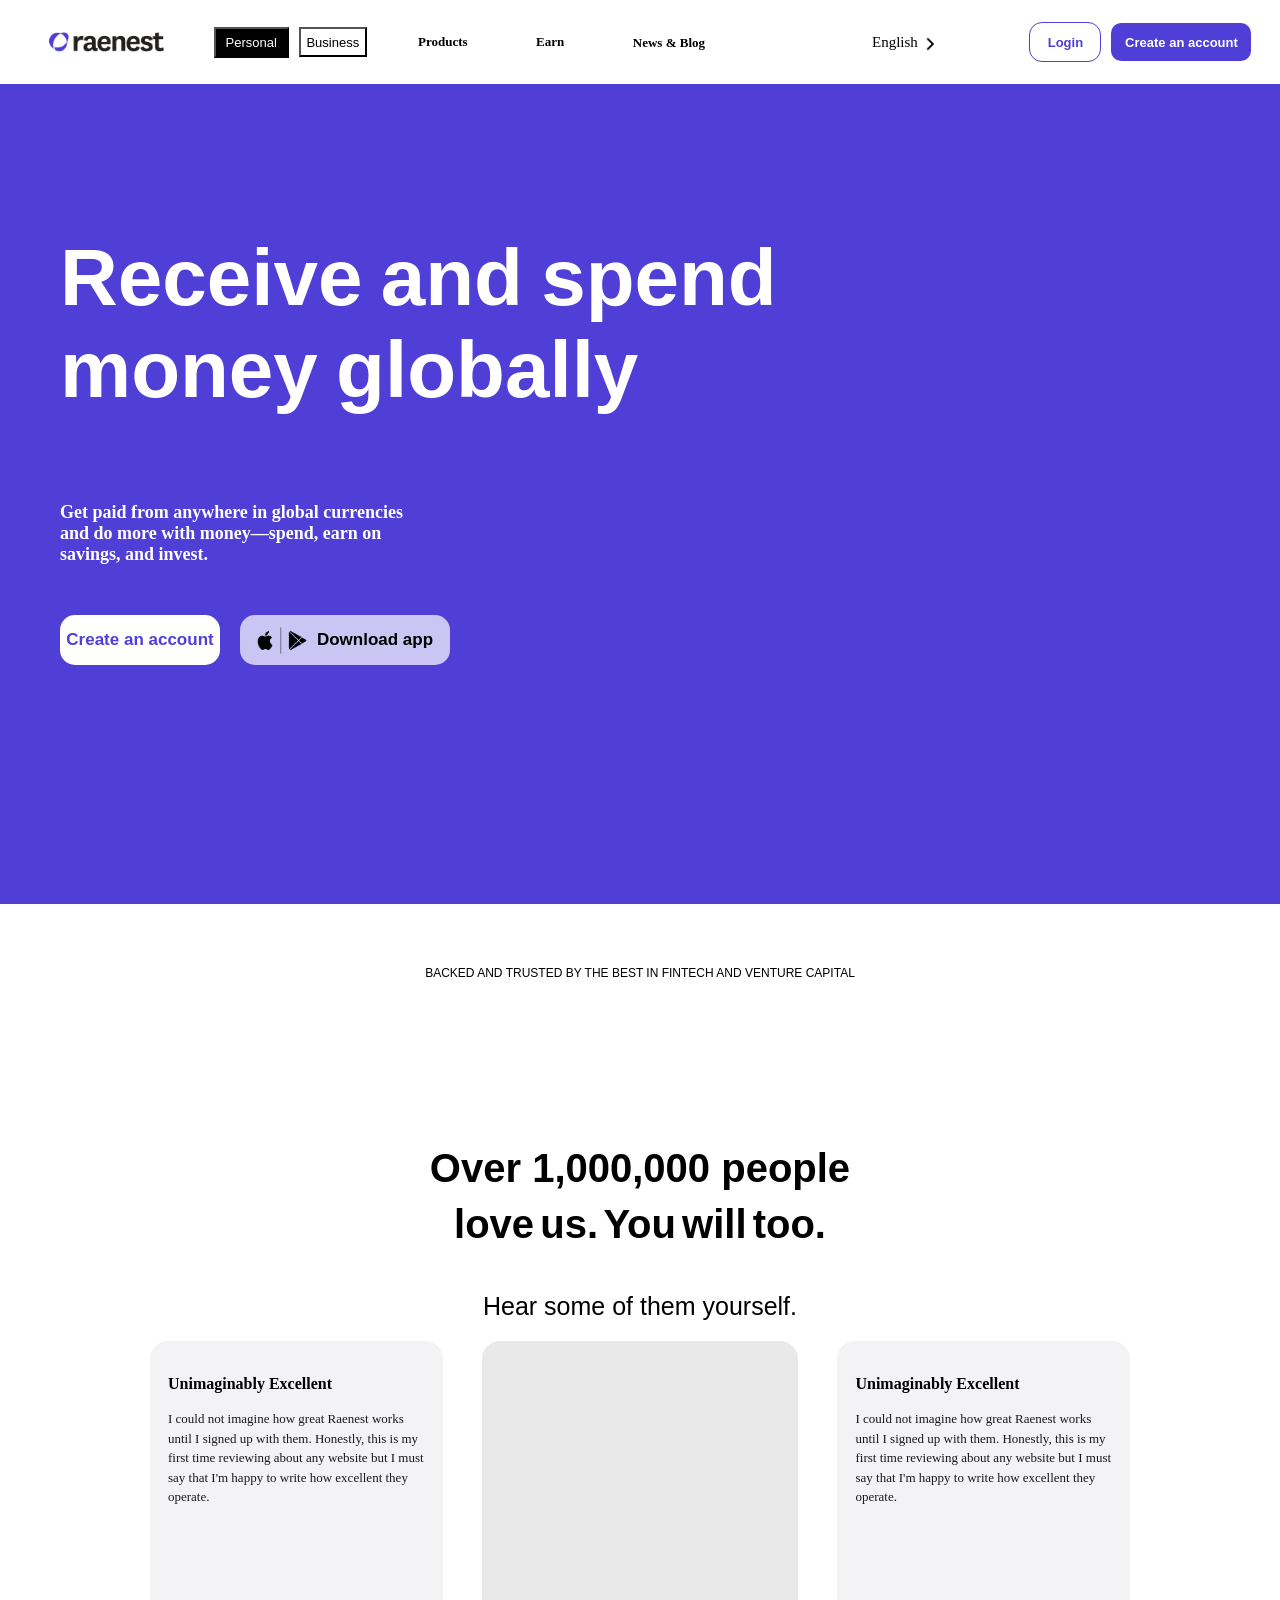
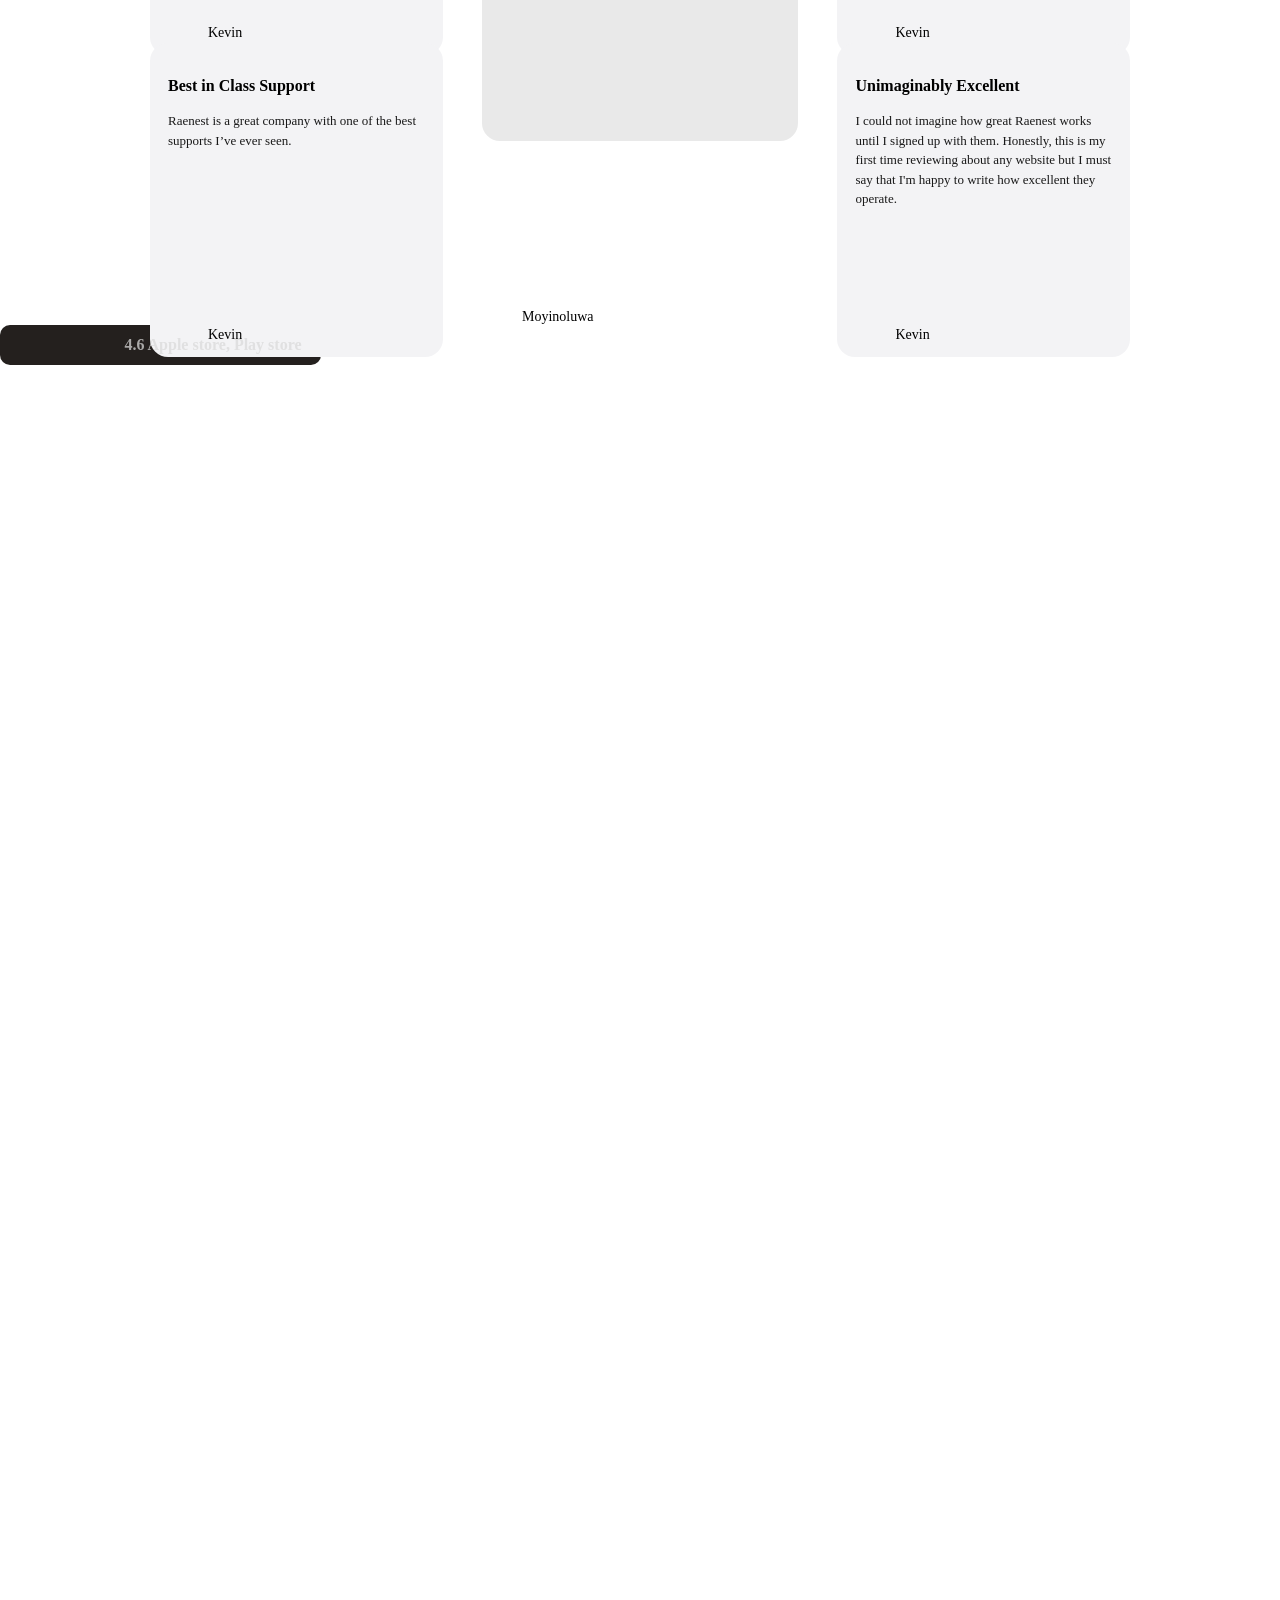
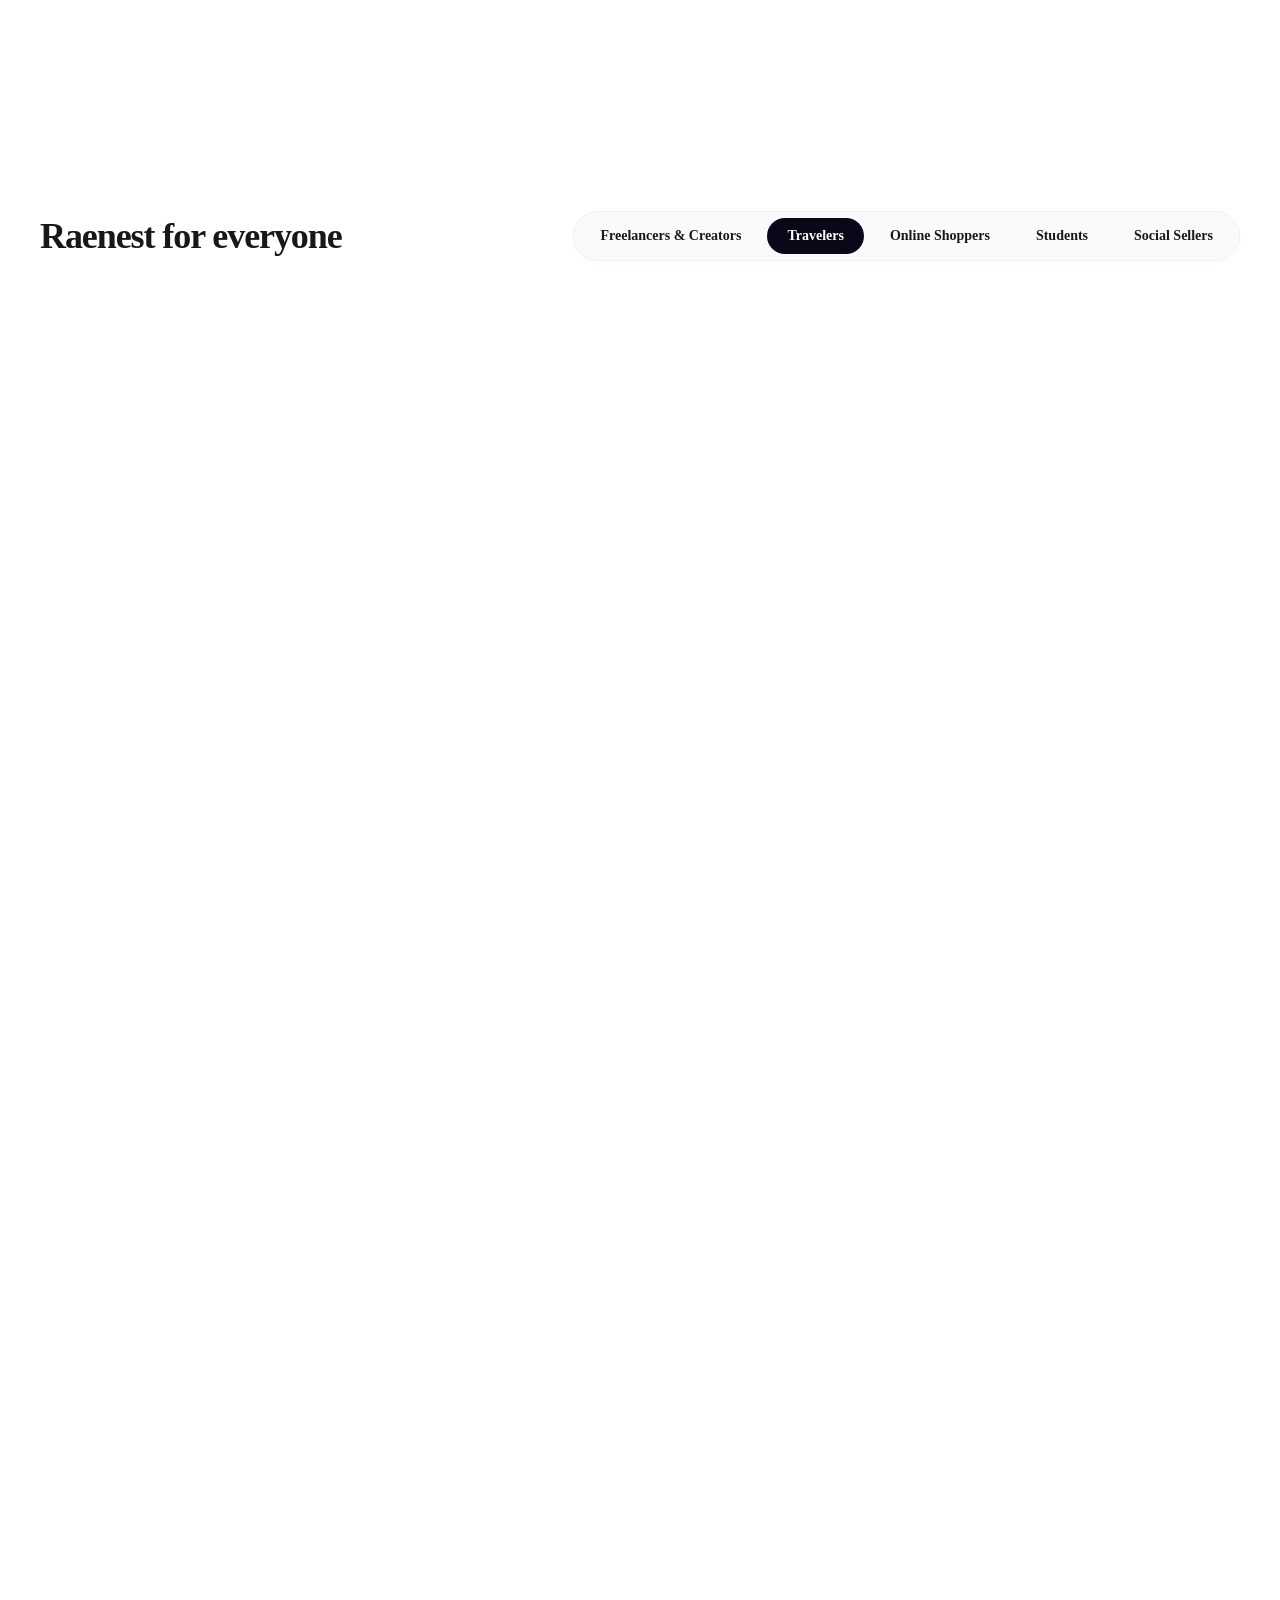
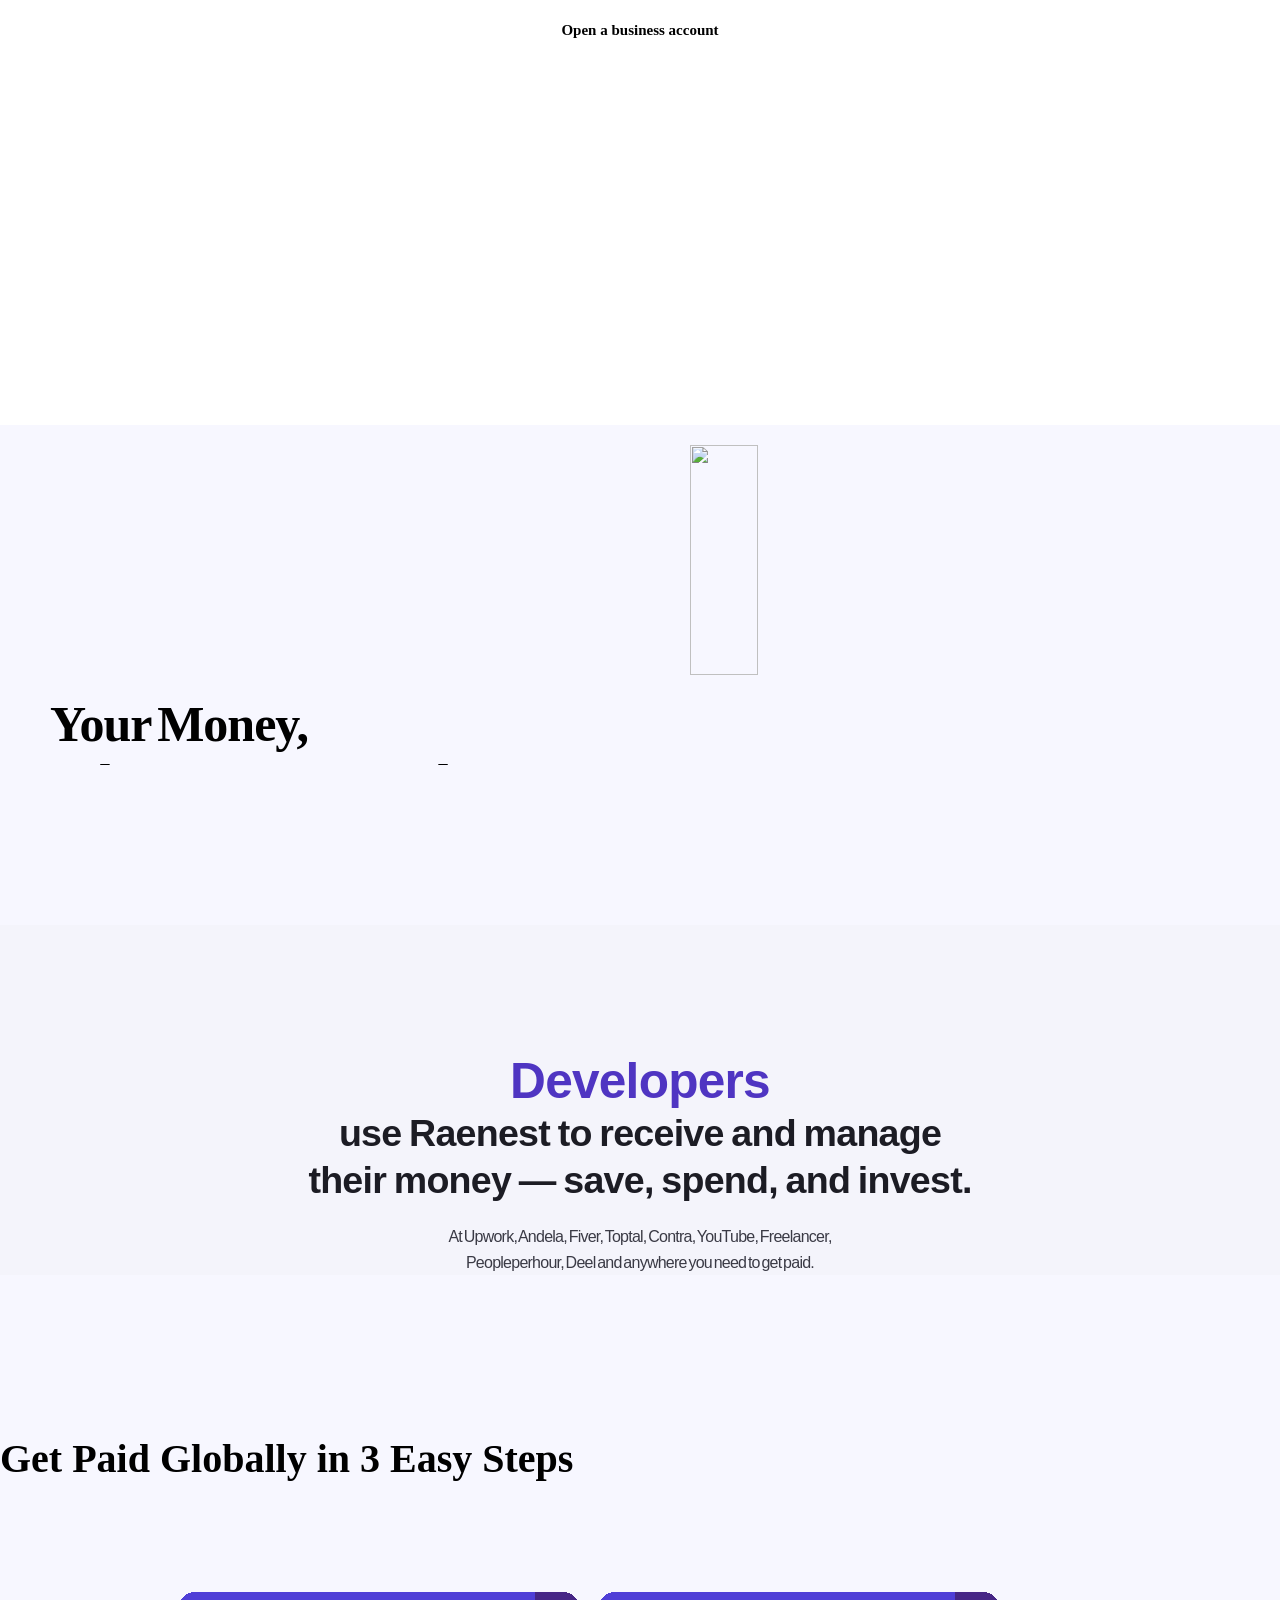
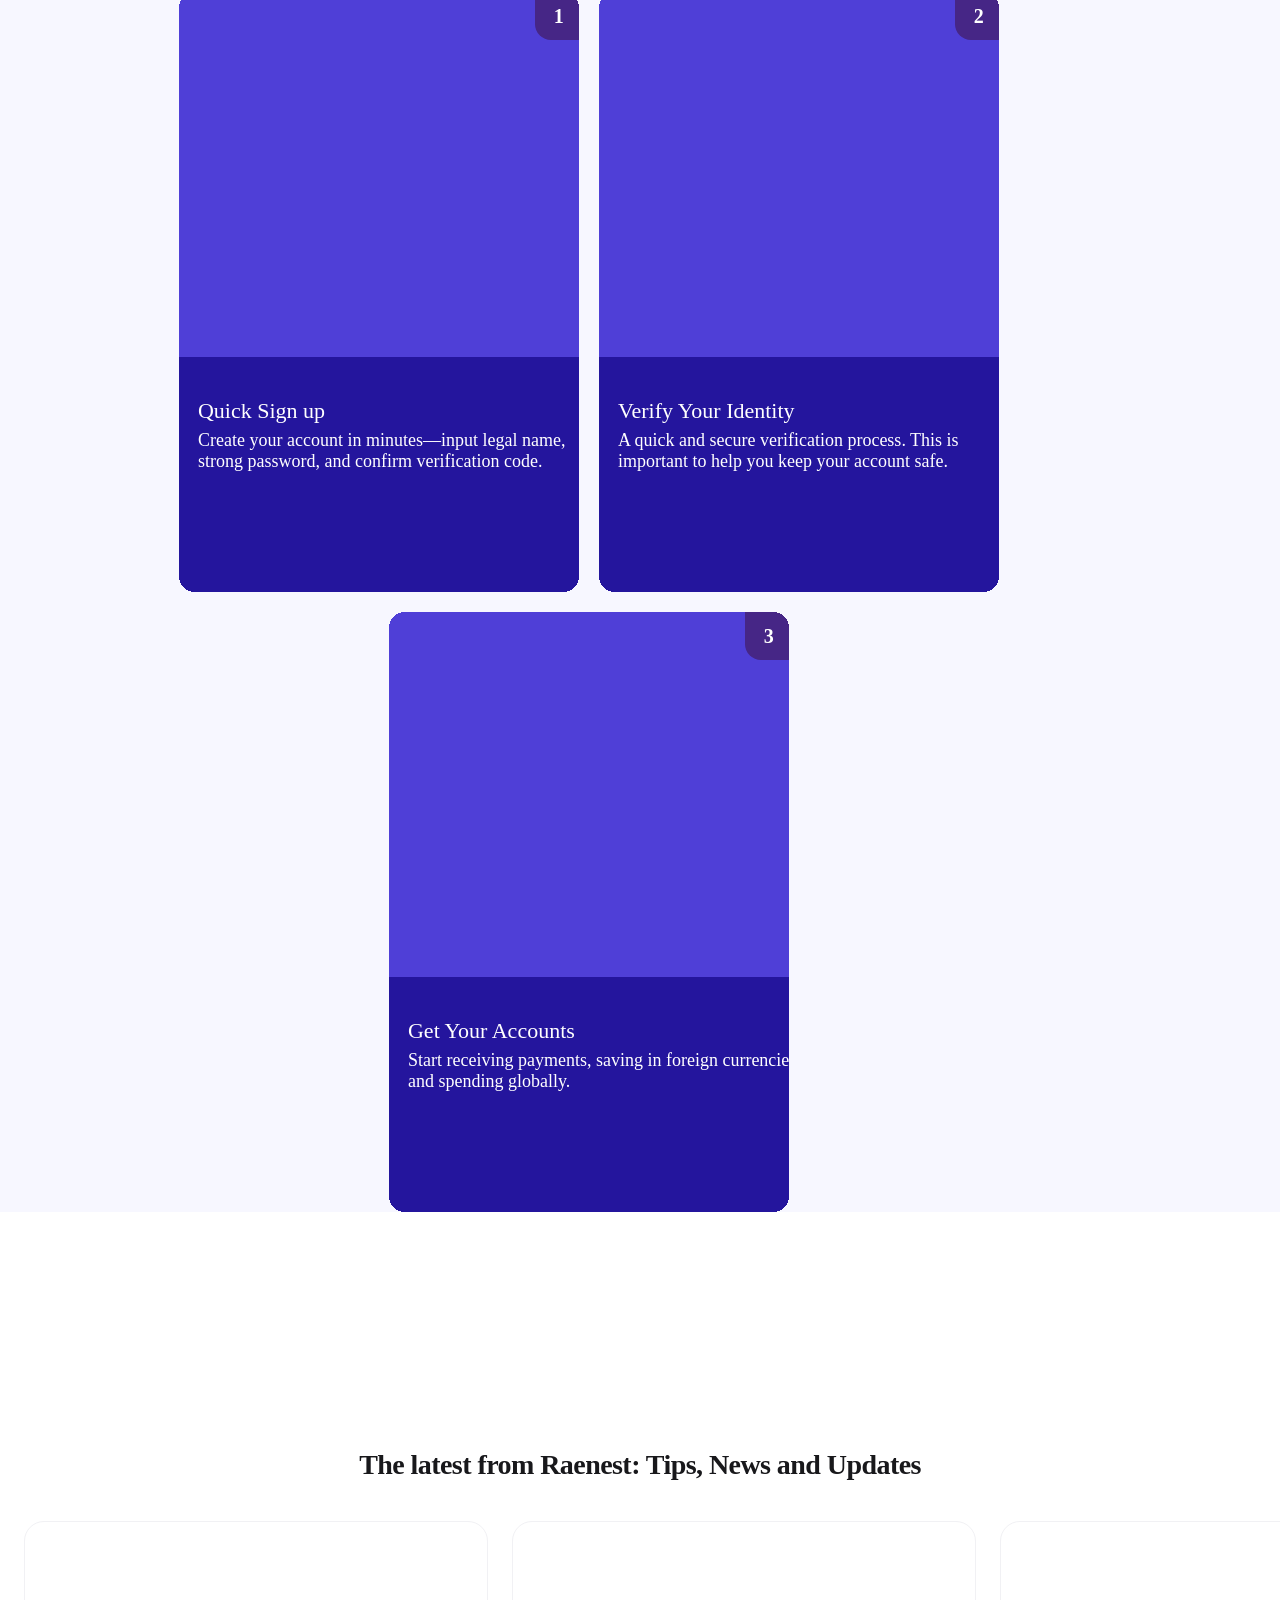
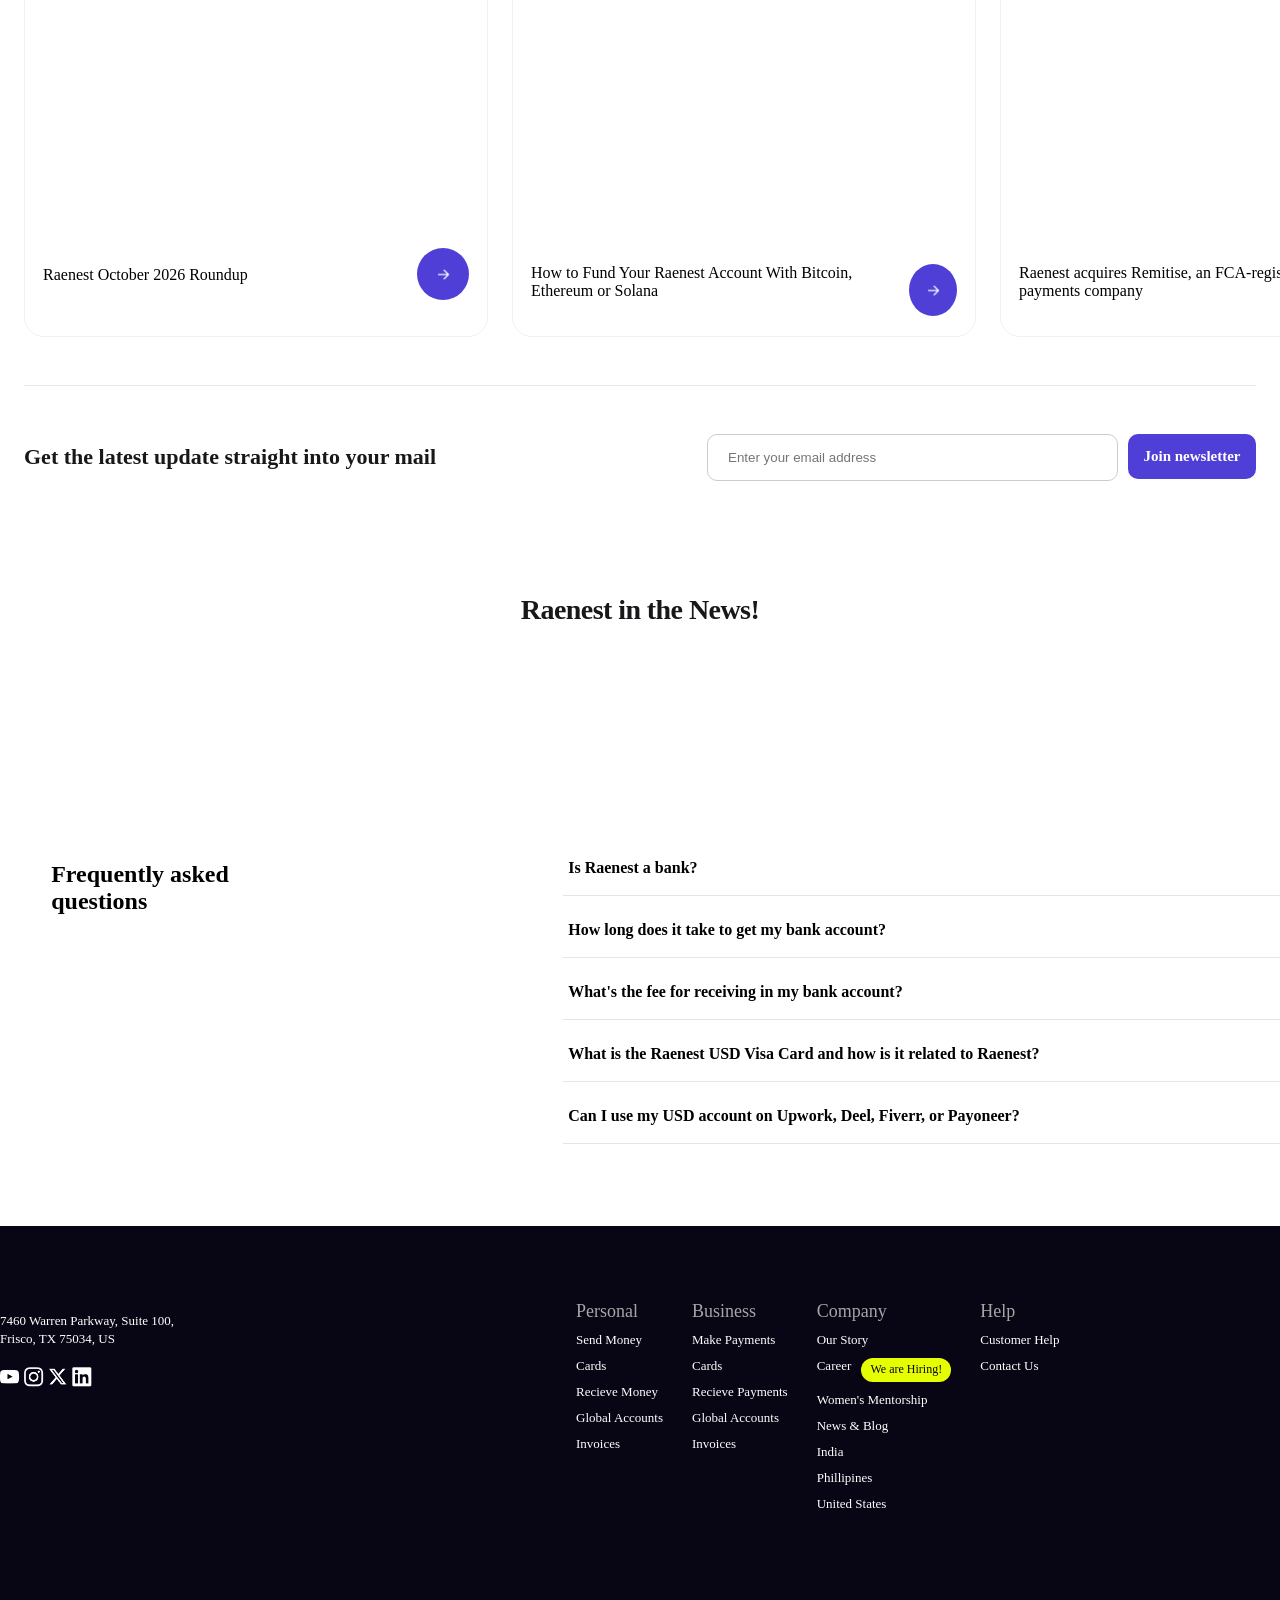
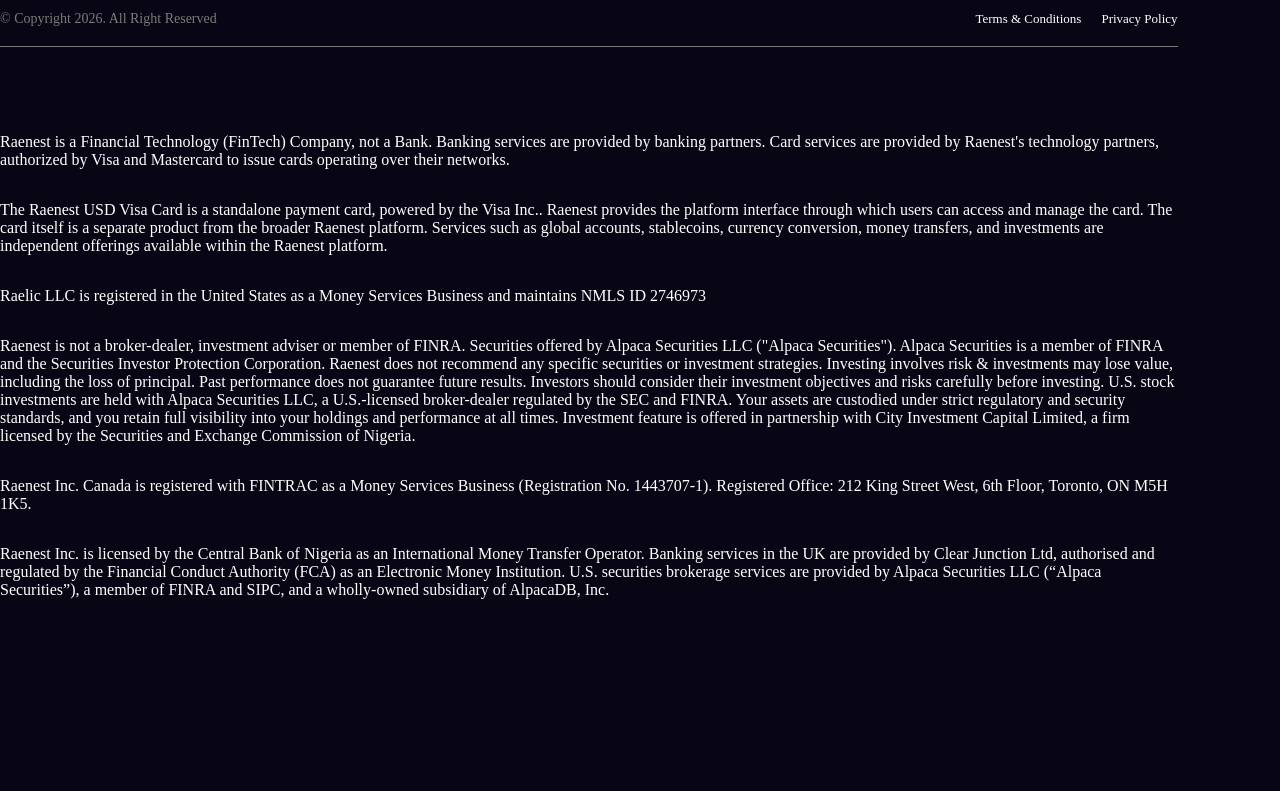
==== index.html @ ca178d57 "lesson" ====
<!DOCTYPE html>
<html lang="en">

<head>
   <meta charset="UTF-8">
   <meta name="viewport" content="width=device-width, initial-scale=1.0">
   <title>Raenest</title>
   <link rel="icon" href="image/upsaled.png">
   <link rel="stylesheet" href="raenest.css">
   <link href="https://cdn.jsdelivr.net/npm/bootstrap@6.0.0-alpha.1/dist/css/bootstrap.min.css" rel="stylesheet"
      integrity="sha384-B/GM4XqrwHnWXNOWMbloTmrYXZg10cakYGmpfsR/bbzQ6JAJI4ihuyADKLnBgrCe" crossorigin="anonymous">
   <script type="module" src="https://cdn.jsdelivr.net/npm/bootstrap@6.0.0-alpha.1/dist/js/bootstrap.bundle.min.js"
      integrity="sha384-1a/pXj49ZQ1aHEmrJ+gMw1otqoVsYwlEnlD8mIfY2TV03r20Y0CN7uqx1tQogjPL"
      crossorigin="anonymous"></script>
      <link rel="preconnect" href="https://fonts.googleapis.com">
<link rel="preconnect" href="https://fonts.gstatic.com" crossorigin>
<link href="https://fonts.googleapis.com/css2?family=Bebas+Neue&family=Reddit+Sans:ital,wght@0,200..900;1,200..900&family=Sansation:ital,wght@0,300;0,400;0,700;1,300;1,400;1,700&display=swap" rel="stylesheet">
</head>

<body>
         
<nav>
<div class="collect">
<div class="mren">
      <div class="frepe">
<img class="firstima" src="image/raenest.png" alt="" >
<div class="resdiv">
<div class="nav-pills" id="pills-tab" role="tablist" >
<div class="nav-item" role="presentation">
<a class="anc" href="">
<button class="nav-link active" id="pills-home-tab" data-bs-toggle="pill" data-bs-target="#pills-home" type="button" role="tab" aria-controls="pills-home"
aria-selected="true">Personal</button></a>
</div>
<div class="nav-item" role="presentation">
<a class="anc" href=""> <button class="nav-link" id="pills-profile-tab" data-bs-toggle="pill"
 data-bs-target="#pills-profile" type="button" role="tab" aria-controls="pills-profile"
aria-selected="false">Business</button> </a>
 </div>
</div>
 </div>
 </div>
  
</div>
 <div class="amazin">
 <div class="john-wick">

<div class="produc">
<span class="yujiro">Products</span>


<div class="dropdown">

      <div class="everytin">
 <div class="datin">
          <a href="https://www.raenest.com/send-money">
             <div class="tina">
         <div class="strez">
            <img src="https://cdn.prod.website-files.com/67d8614570bbea9ea5932686/680ce2bf1e6a785ba85c13cb_Transfer.svg" alt="">
         </div>
         <div>
          <div class="arrange">
            <span class="oper">Send money</span>
          <span class="ropl">Global Money transfer</span>
          </div>
         </div>
      </div>
          </a>
 </div>

  <div class="datin">
       <a href="https://www.raenest.com/cards">
         <div class="tina">
         <div class="strez">
            <img src="https://cdn.prod.website-files.com/67d8614570bbea9ea5932686/68239c0dc29e29453547ee6a_cards.svg" alt="">
         </div>
         <div>
          <div class="arrange">
            <span class="oper">Cards</span>
          <span class="ropl">Virtual and physical cards for you</span>
          </div>
         </div>
      </div>
       </a>
  </div>

 <div class="datin">
        <a href="https://www.raenest.com/receive-money">
         <div class="tina">
         <div class="strez">
            <img src="https://cdn.prod.website-files.com/67d8614570bbea9ea5932686/680ce2a61e6a785ba85c078c_payment.svg" alt="">
         </div>
         <div>
          <div class="arrange">
            <span class="oper">Recieve Money</span>
          <span class="ropl">Recieve money from over 190 countries</span>
          </div>
         </div>
      </div>
        </a>
 </div>

 <div class="datin">
       <a href="https://www.raenest.com/global-accounts">
          <div class="tina">
         <div class="strez">
            <img src="https://cdn.prod.website-files.com/67d8614570bbea9ea5932686/680ce2953da744757b732669_account.svg" alt="">
         </div>
         <div>
          <div class="arrange">
            <span class="oper">Global Accounts</span>
          <span class="ropl">Multi-currency accounts easily accessible</span>
          </div>
         </div>
      </div>
       </a>
 </div>

  <div class="datin">
       <a href="https://www.raenest.com/invoices">
         <div class="tina">
         <div class="strez">
            <img src="https://cdn.prod.website-files.com/67d8614570bbea9ea5932686/680ce2d0e8ed903a584503c4_invoices.svg" alt="">
         </div>
         <div>
          <div class="arrange">
            <span class="oper">Invoices</span>
          <span class="ropl">Smart invoicing for professionals</span>
          </div>
         </div>
      </div>
       </a>
  </div>

      <div class="datin">
         <a href="https://www.raenest.com/us-stocks">
            <div class="tina">
         <div class="strez">
            <img src="https://cdn.prod.website-files.com/67d8614570bbea9ea5932686/695ce6f93717922d4d1199cd_Investment.png" alt="">
         </div>
         <div>
          <div class="arrange">
            <span class="oper">US Stocks</span>
          <span class="ropl">Buy U.S. Stocks on Raenest with ease</span>
          </div>
         </div>
      </div>
         </a>
      </div>


      <div class="datin">
      <a href="https://www.raenest.com/upwork">
         <div class="tina">
      <div class="strez">
            <img src="https://cdn.prod.website-files.com/67d8614570bbea9ea5932686/696a46376def75bcf4f008f6_Icon.png" alt="">
         </div>
         <div>
          <div class="arrange">
            <span class="oper">Upwork</span>
          <span class="ropl">Upwork earnings to Raenest
         in under one hour</span>
          </div>
         </div>
      </div>
      </a>
      </div>

      <div class="datin global">
         <a href="https://www.raenest.com/stablecoins">
            <div class="tina">
         <div class="strez">
            <img src="https://cdn.prod.website-files.com/67d8614570bbea9ea5932686/696a7dbfd07b3600199ad467_Item.png" alt="" class="fork">
         </div>
         <div>
          <div class="arrange">
            <span class="oper">Stablecoins</span>
          <span class="ropl">Recieve USDC & USDT on Raenest</span>
          </div>
         </div>
      </div>
         </a>
      </div>

      <div class="line"></div>

<div class="orochi">
    <div class="datin">
     <a href="">
      <div class="tina">
         <div class="strez whez">
            <img src="https://cdn.prod.website-files.com/67d8614570bbea9ea5932686/680cdeb440cf5aaab70cf89a_Transfer.svg" alt="">
         </div>
         <div>
          <div class="arrange">
            <span class="oper">Make Payments</span>
          <span class="ropl">Global Money transfer</span>
          </div>
         </div>
      </div>
     </a>
 </div>

<div class="datin">
         <a href="">
            <div class="tina">
         <div class="strez whez">
            <img src="https://cdn.prod.website-files.com/67d8614570bbea9ea5932686/680cde6cfcd2063f0f42a850_card.svg" alt="">
         </div>
         <div>
          <div class="arrange">
            <span class="oper">Cards</span>
          <span class="ropl">Virtual and physical cards for you</span>
          </div>
         </div>
      </div>
         </a>
</div>

  <div class="datin">
       <a href="">
         <div class="tina">
         <div class="strez whez">
            <img src="https://cdn.prod.website-files.com/67d8614570bbea9ea5932686/680cdeccfcd2063f0f42dee3_payment.svg" alt="">
         </div>
         <div>
          <div class="arrange">
            <span class="oper">Recieve Payments</span>
          <span class="ropl">Recieve money from anywhere in the world</span>
          </div>
         </div>
      </div>
       </a>
  </div>

  <div class="datin">
       <a href="">
         <div class="tina">
         <div class="strez whez">
            <img src="https://cdn.prod.website-files.com/67d8614570bbea9ea5932686/680cde85bc4bdc0ef62cf41f_account.svg" alt="">
         </div>
         <div>
          <div class="arrange">
            <span class="oper">Global Accounts</span>
          <span class="ropl">Multi-currency accounts easily accessible</span>
          </div>
         </div>
      </div>
       </a>
  </div>

   <div class="datin">
         <a href="">
            <div class="tina">
         <div class="strez whez">
            <img src="https://cdn.prod.website-files.com/67d8614570bbea9ea5932686/680cdef49f546840cd473b5b_Invoices.svg" alt="">
         </div>
         <div>
          <div class="arrange">
            <span class="oper">Invoices</span>
          <span class="ropl">Smart invoicing for professionals</span>
          </div>
         </div>
      </div>
         </a>
   </div>
</div>


</div>
   </div>
</div>

 <div class="aar">
   <span class="yujiro">Earn</span>
   <div class="comedown">

   <div class="everytin">
<div class="datin">
      <a href="https://www.raenest.com/referral">
          <div class="tina">
         <div class="strez">
            <img src="https://cdn.prod.website-files.com/67d8614570bbea9ea5932686/680ce36fd81697df3fcadbd6_Referrals.svg" alt="">
         </div>
         <div>
          <div class="arrange">
            <span class="oper">Referral</span>
          <span class="ropl">Share Ranest and Earn</span>
          </div>
         </div>
      </div>
      </a>
  </div>

  <div class="datin">
       <a href="">
         <div class="tina">
         <div class="strez">
            <img src="https://cdn.prod.website-files.com/67d8614570bbea9ea5932686/680ce2ec27b16308a5434836_Creator%20Club.svg" alt="">
         </div>
         <div>
          <div class="arrange">
            <span class="oper">Creator Club</span>
          <span class="ropl">Get paid to promote Raenest</span>
          </div>
         </div>
      </div>
       </a>
  </div>

  <div class="datin global">
       <a href="https://www.raenest.com/creator-club">
         <div class="tina">
         <div class="strez">
            <img src="https://cdn.prod.website-files.com/67d8614570bbea9ea5932686/680ce343d4a3798fc70686c3_Rewards.svg" alt="">
         </div>
         <div>
          <div class="arrange">
            <span class="oper">Rewards</span>
          <span class="ropl">Earn while you spend</span>
          </div>
         </div>
      </div>
  </div>
       </a>

</div>

<div class="line"></div>
</div>
</div>

 <div class="secca">
   <span class="yujiro">News & Blog</span>
</div>

</div>

<div class="jordan">
   <div class="nawa">
   <img src="https://cdn.prod.website-files.com/67d85bdb392a92fa03e2f524/6a8ad5b610c1d2eadf1f2178_united-kingdom%20(1).png" alt="" class="grateful">
   <span class="yuichiro">English</span>
   <img src="image/blackdrop.png" alt="" class="why">

   <div class="dressa">
    <div class="elvis">
       <span class="esado cool">English</span>
     <span class="esado">Spanish (Argentina)</span>
     <span class="esado">French</span>
     <span class="esado">Portuguese (Brazil)</span>
     <span class="esado">Spanish (Colombia)</span> 
    </div>
   </div>
</div>
</div>

<div class="idibo">
    <a class="anchor" href="https://app.raenest.com/">
  <div class="login">
   <img src="[data-uri]...laIiBmaWxsPSJjdXJyZW50Q29sb3IiPjwvcGF0aD48L3N2Zz4=" alt="">
      Login</div>
</a>

<a class="anchor" href="https://app.raenest.com/register">
   <div class="life">Create an account</div>
</a>
</div>
   
</div>


</div>
</nav>








<section class="blue">
<div class="amen">
<div class="awer">
<div class="suberu">
<div class="oliver">  
<div class="carry">
<img src="https://cdn.prod.website-files.com/67d85bdb392a92fa03e2f524/67fd3978144edecc8948f7ff_logo%20marquee.svg" alt="" class="bastard">
</div>
<div class="carry"> 
   <img src="https://cdn.prod.website-files.com/67d85bdb392a92fa03e2f524/67fd3978144edecc8948f7ff_logo%20marquee.svg" alt="" class="bastard">
</div>
</div>
</div>
<div class="bolaji">
   <h1 class="recieve">Receive and spend money globally</h1>
</div>
<div class="yoruba">
<p class="getting">Get paid from anywhere in global currencies and do more with money—spend, earn on savings, and invest.</p>
</div>

<div class="programming">
 <a class="anc" href="https://app.raenest.com/register"> 
<div class="create"> 
Create an account
</div>
</a>

<div class="rewad">
<div class="qr-code">
<img src="image/freedom.png" alt="" width="50px">
 Download app
</div>

<div class="skew">
<p class="sub">Scan the QR code below <br> to download the app</p>

<div class="cigar">

</div>

</div>
</div>


<div>

</div>
</div>
</div> 
   <div class="damn">
      
         <img src="https://cdn.prod.website-files.com/67d85bdb392a92fa03e2f524/67dd9af140daebeba53a0da1_hero%20UI%20elements-1-p-1080.png" alt="" width="300px" class="dummy">
      
   </div>
</div>
</section>


<section class="white">
  <div class="cover-baki">
    <p class="baki">
      Backed and trusted by the best in fintech and venture capital
   </p>
  </div>
  <div>
   <div class="image-container">
      <div>
         <img src="https://cdn.prod.website-files.com/67d85bdb392a92fa03e2f524/67da66e25339e051897888ee_qed.png" alt="" class="nine">
      </div>
      <div>
         <img src="https://cdn.prod.website-files.com/67d85bdb392a92fa03e2f524/67da66e2ddf67bd881749128_google.png" alt="" class="nine blop">
      </div>
      <div>
         <img src="https://cdn.prod.website-files.com/67d85bdb392a92fa03e2f524/67da66e289b6706c3b42531a_vp.png" alt="" class="nine blop">
      </div>
      <div>
         <img src="https://cdn.prod.website-files.com/67d85bdb392a92fa03e2f524/67da66e2ac4a8a6c96a04547_techstars.png" alt="" class="nine blos">
      </div>
      <div>
         <img src="https://cdn.prod.website-files.com/67d85bdb392a92fa03e2f524/67da66e2a1e0321127b392e8_seedstars.png" alt="" class="nine bloq">
      </div>
      <div>
         <img src="https://cdn.prod.website-files.com/67d85bdb392a92fa03e2f524/6970a42908ffd82bfbc701b1_61f171f1e7e4fd0fe075a36a_n22_logo_2-p-500%20(2)%201%20(1).png" alt="" class="nine">
      </div>
   </div>
  <div class="david">
<div class="awees">
   <p class="fols">
      Over 1,000,000 people 
<span class="wealme">love us. You will too.</span>
   </p>
   </div>
   <span class="spew">Hear some of them yourself.</span>
 
<div class="content">
   <div class="rap">
      <div class="spaced">
         <p class="name">
            Unimaginably Excellent
         </p>
         <div class="surrander">
            <span class="steeze">
            I could not imagine how great Raenest works until I signed up with them. Honestly, this is my first time reviewing about any website but I must say that I'm happy to write how excellent they operate.
         </span>
         </div>
         <div class="imazing">
            <img src="https://cdn.prod.website-files.com/67d85bdb392a92fa03e2f524/6807d1d28d7497fd3f35af4a_GH.webp" alt="" class="ajolo">
            <span class="kevin">Kevin</span>
         </div>
      </div>

       <div class="spaceduka">
        <div class="tacos">
          <p class="name">
           Best in Class Support
         </p>
         <div  class="surrander">
            <span class="steeze">
            Raenest is a great company with one of the best supports I’ve ever seen.
         </span>
         </div>
        </div>
         <div class="immas">
            <img src="https://cdn.prod.website-files.com/67d85bdb392a92fa03e2f524/6821d0d958e5afc24453688b_ng.svg" alt="" class="ajolo">
            <div class="tratra">
               <span class="kevin">Kevin</span>
            </div>
         </div>
      </div>
      </div>


   <div class="posi">
     
       <div class="wella">
      </div>
      <div class="imazing bayoro">
            <img src="https://cdn.prod.website-files.com/67d85bdb392a92fa03e2f524/6807d1d28d7497fd3f35af4a_GH.webp" alt="" class="ajolo">
            <span class="kevin">Moyinoluwa</span>
     </div>
   </div>


      <div class="rap">
      <div class="spaced">
         <p class="name">
            Unimaginably Excellent
         </p>
         <div class="surrander">
            <span class="steeze">
            I could not imagine how great Raenest works until I signed up with them. Honestly, this is my first time reviewing about any website but I must say that I'm happy to write how excellent they operate.
         </span>
         </div>
         <div class="imazing">
            <img src="https://cdn.prod.website-files.com/67d85bdb392a92fa03e2f524/6821d0d958e5afc24453688b_ng.svg" alt="" class="ajolo">
            <span class="kevin">Kevin</span>
         </div>
      </div>

       <div class="spaced">
         <p class="name">
            Unimaginably Excellent
         </p>
         <div class="surrander">
            <span class="steeze">
            I could not imagine how great Raenest works until I signed up with them. Honestly, this is my first time reviewing about any website but I must say that I'm happy to write how excellent they operate.
         </span>
         </div>
         <div class="imazing">
            <img src="https://cdn.prod.website-files.com/67d85bdb392a92fa03e2f524/6821d0d958e5afc24453688b_ng.svg" alt="" class="ajolo">
            <span class="kevin">Kevin</span>
         </div>
      </div>
      </div>
</div>
</div>
</div>
<div class="amage">
   <img src="https://cdn.prod.website-files.com/67d85bdb392a92fa03e2f524/67da765d766109f2885b3e8b_store-rating.png" alt="" class="qwerty">
   <span class="fms">
      4.6 Apple store, Play store
   </span>
</div>
</section>

 <section class="raenest-stack">

    <div class="stack-card receive-card">
        <h3>Receive money</h3>

        <img class="inner-first" src="https://cdn.prod.website-files.com/67d85bdb392a92fa03e2f524/67dbf3dde33fa740f7d812b1_slider%201%20ui%20element%2001.svg" alt="" width="400px">

        <div class="card-content">
            <h1>The reliable way to get paid</h1>
            <p>
               Get paid on time, every time, with accounts in USD, GBP, or EUR, plus easy invoicing and payment links.
            </p>
            <a href="">Learn more <span class="arrow-right">→</a>
        </div>
    </div>

    <div class="stack-card accounts-card">
        <h3>Global accounts</h3>

        <div class="card-content">
            <h1>Your global money, in one place</h1>
            <p>
               Open USD, GBP, EUR, USDT, and USDC accounts in minutes, and manage the money you receive, spend, and save in one place.
            </p>
            <a href="">Learn more →</a>
        </div>
    </div>

    <div class="stack-card cards-card">
        <h3>Cards</h3>

        <div class="card-content">
            <h1>Cards for every occasion</h1>
            <p>
                Choose virtual or physical cards for shopping, travel, and everyday spending, with clear pricing and acceptance wherever Visa is supported.
            </p>
            <a href="">Learn more →</a>
        </div>
    </div>

    <!-- Card 4 -->
    <div class="stack-card send-card">
        <h3>Send money</h3>

        <div class="card-content">
            <h1>Send money around the world</h1>
            <p>
                Make international transfers with flexible options and transparent fees, and get your first payment on its way in just a few steps.
            </p>
            <a href="#">Learn more →</a>
        </div>
    </div>

    <div class="stack-card earn-card">
        <h3>Earn</h3>

        <div class="card-content">
            <h1>Get more from your everyday activity</h1>
            <p>
                Earn monthly rewards as you use your account, and enjoy more benefits as your activity grows.
            </p>
            <a href="#">Learn more →</a>
        </div>
    </div>

</section>
 

<section class="alova">
   <section class="satinger">

<section class="rae">
 <h2 class="e">Raenest for everyone</h2>
<div class="seven" role="tablist">
  <button class="pill-btn active" data-index="0" role="tab" aria-selected="false">Freelancers & Creators</button>
  <button class="pill-btn" data-index="1" role="tab" aria-selected="true">Travelers</button>
  <button class="pill-btn" data-index="2" role="tab" aria-selected="false">Online Shoppers</button>
  <button class="pill-btn" data-index="3" role="tab" aria-selected="false">Students</button>
  <button class="pill-btn" data-index="4" role="tab" aria-selected="false">Social Sellers</button>
</div>
</section>

<div class="trust">
  <div class="whyyke" data-index="0">
      <p class="leave">
         Freelancers & Creators</p>
         <div class="daggot">
            <p class="cod">
            Create global accounts and receive international payments easily from Freelance Marketplaces & Global Clients.
         </p>
         </div>
   </div>


  <div class="whyyke second" data-index="1">
      <p class="leave">
        Travelers</p>
         <div class="daggot">
            <p class="cod">
           Use your card at Visa merchants worldwide while you travel.
         </p>
         </div>
   </div>


   <div class="whyyke third" data-index="2">
      <p class="leave">
         Online Shoppers</p>
         <div class="daggot">
            <p class="cod">
            Use virtual dollar cards for international shopping.
         </p>
         </div>
   </div>


   <div class="whyyke fourth" data-index="3">
      <p class="leave">
         Students</p>
         <div class="daggot">
            <p class="cod">
            Easily pay for courses, subscriptions, and study materials via our USD card.
         </p>
         </div>
   </div>

    <div class="whyyke fifth" data-index="4">
      <p class="leave">
         Social Sellers</p>
         <div class="daggot">
            <p class="cod">
           Accept payments from customers worldwide through payment links.

         </p>
         </div>
   </div>

</div>
</section>
</section>


<section class="mention">
   <div class="fuck">
     <div class="zainab">
       <span class="worder">
         Raenest for business
      </span>
     </div>
      <div class="respo">
         <span class="cole">
         Join over 11,000 businesses making international payments and receiving money in 13+ countries on Raenest business.
      </span>
      </div>
         <div class="amene">
            <span class="ai">
            Open a business account
         </span>
         </div>
   </div>
</section>
<section class="details">
   <div class="cascade">
      <div class="cobalise">
         <div class="agot">
      <p class="bg">
         Your Money, <br> Wherever You Need It
      </p>
   </div>
   <div class="html">
      <p class="wela">
         Send and withdraw funds to bank accounts and mobile money using your Raenest account, seamlessly connecting with PayPal, Payoneer, Wise, Mastercard, Revolut and many more.
      </p>
   </div>
      </div>
   <div class="tnr">
      <img src="https://cdn.prod.website-files.com/67d85bdb392a92fa03e2f524/682f5419c71336ffd4733404_Raenest%20Standing%20mockup%201-p-1080.webp" alt="" class="maintenance">
   </div>
   </div>



<div class="viddy">
  <div class="image-logos">
    <div class="scalp">
      <img src="https://cdn.prod.website-files.com/67d85bdb392a92fa03e2f524/67dc4bf00f633246ea915879_Creator-company%20logos.png" alt="" class="pipuhawa" >
      <img src="https://cdn.prod.website-files.com/67d85bdb392a92fa03e2f524/67dc4bf022e80fd8a66d3653_Creator-company%20logos-2.png" alt="" class="aliesp" >
      <img src="https://cdn.prod.website-files.com/67d85bdb392a92fa03e2f524/67dc4bf0763643399f2bbbe7_Creator-company%20logos-4.png" alt="" class="uper" >
   </div>

   
   <div class="scalp">
      <img src="https://cdn.prod.website-files.com/67d85bdb392a92fa03e2f524/67dc4bf052cb35311f420225_Creator-company%20logos-1.png" alt="" class="tiktok" >
      <img src="https://cdn.prod.website-files.com/67d85bdb392a92fa03e2f524/67dc4bf0cf673574048ae41c_Creator-company%20logos-3.png" alt="" class="meta" width="160px">
      <img src="https://cdn.prod.website-files.com/67d85bdb392a92fa03e2f524/67dc4bf0763643399f2bbbfc_Creator-company%20logos-5.png" alt="" class="amazwon" >
   </div>
  </div>

   <div class="atuo">
   <img src="https://cdn.prod.website-files.com/67d85bdb392a92fa03e2f524/6819d4702c0fd378b392551c_Image%20back.webp" alt="" class="taiwan-one" width="200px">

   <img src="https://cdn.prod.website-files.com/67d85bdb392a92fa03e2f524/67fe1f188cca21f55a1c3e34_Image%20middle.webp" alt="" class="taiwan-two" width="200px">

   <img src="https://cdn.prod.website-files.com/67d85bdb392a92fa03e2f524/67fe1f1810c4b7073c1eb0fd_image%20front.webp" alt="" class="taiwan-three" width="200px">
   </div>

   <div class="image-logos">
      <div class="scalp">
      <img src="https://cdn.prod.website-files.com/67d85bdb392a92fa03e2f524/67dc4e394bf57ab612274344_creator%20company%20logo-%20right%2006.png" alt="" class="googladd">
      <img src="https://cdn.prod.website-files.com/67d85bdb392a92fa03e2f524/67dc4e392598c0616673cb3e_creator%20company%20logo-%20right%2003.png" alt="" class="fiverr">
      <img src="https://cdn.prod.website-files.com/67d85bdb392a92fa03e2f524/67dc4e39ec187bfc99953077_creator%20company%20logo-%20right%2002.png" alt="" class="lancer">
   </div>


   <div class="scalp">
      <img src="https://cdn.prod.website-files.com/67d85bdb392a92fa03e2f524/67dc4e39f5ac94f893e83220_creator%20company%20logo-%20right%2005.png" alt="" class="yt" >
      <img src="https://cdn.prod.website-files.com/67d85bdb392a92fa03e2f524/67dc4e39b0a720d79dbbdd76_creator%20company%20logo-%20right%2004.png" alt="" class="ttop" >
      <img src="https://cdn.prod.website-files.com/67d85bdb392a92fa03e2f524/67dc4e390ab7c383a4149381_creator%20company%20logo-%20right%2001.png" alt="" class="pypal" >
   </div>
   </div>
   </div>

<section class="audient">
  <div class="follas">
    <h2 class="audient">
      <div class="tutud">
         <div class="felicity">
         <span class="higrole">Developers</span>
         
         </div>

         <div class="felicity">
         <span class="higrole">Designers</span>
         </div>

         <div class="felicity">
         <span class="higrole">Freelancers</span>
         </div>

         <div class="felicity">
         <span class="higrole">Remote workers</span>
         </div>

          
      </div>
      use Raenest to receive and manage <br> their money — save, spend, and invest.
    </h2>
    <p class="audtext">
      At Upwork, Andela, Fiver, Toptal, Contra, YouTube, Freelancer, <br> Peopleperhour, Deel and anywhere you need to get paid.
    </p>
  </div>
</section>


<div class="grater">
   <div>
   <p class="wera">
      Get Paid Globally in 3 Easy Steps
   </p>
</div>

<div class="contain-blue">

<div class="bliey-blue">
<div class="lue-lue-tife">
   <img src="https://cdn.prod.website-files.com/67d85bdb392a92fa03e2f524/67deaf884b0b9419f973baef_Paid%20Globally%20img.png" alt="" width="320px" class="covid">
   <div class="cube">
      <p class="malawi">1</p>
   </div>
</div>
<div class="luee">
 <div class="lees">
    <p class="lopit">
      Quick Sign up
   </p>
   <p class="saman">
      Create your account in minutes—input legal name, strong password, and confirm verification code.
   </p>
  </div>
</div>
</div>


 <div class="bliey-blue">
<div class="lue-lue">
   <div class="mova">
   <img src="https://cdn.prod.website-files.com/67d85bdb392a92fa03e2f524/67deaf882eff45c1fa839dbd_Paid%20Globally%20img%202-p-800.png" alt="" width="350px" class="covid">
   </div>
   <div class="cube">
      <p class="malawi">2</p>
   </div>
</div>
<div class="luee">
    <div class="lees">
    <p class="lopit">
      Verify Your Identity
   </p>
   <p class="saman">
      A quick and secure verification process. This is important to help you keep your account safe.
   </p>
  </div>
</div>
</div>


 <div class="bliey-blue">
<div class="lue-lue">
<img src="https://cdn.prod.website-files.com/67d85bdb392a92fa03e2f524/680a8ffc246faf7a360ef5bf_3%20steps%20personal%203rd-p-500.webp" alt="" width="450px" class="covid">
   
   <div class="cube">
      <p class="malawi">3</p>
   </div>
</div>
<div class="luee">
  <div class="lees">
    <p class="lopit">
      Get Your Accounts
   </p>
   <p class="saman">
      Start receiving payments, saving in foreign currencies, and spending globally.
   </p>
  </div>
</div>
</div>
</div>
</div>

</section>

<section class="gnak">
<div class="conta">
<h2 class="sike">The latest from Raenest: Tips, News and Updates</h2>
<div class="giden">
   <a href="" class="card">
<div class="terro bear">
 </div>
<div class="sapphire">
<p class="card-title">Raenest October 2026 Roundup</p>
<div class="tern">
<img src="image/arrowhite.png" alt="" width="15px">
</div></div></a><a href="" class="card">
<div class="terro panda"></div>
<div class="sapphire">
<p class="card-title">How to Fund Your Raenest Account With Bitcoin, Ethereum or Solana</p>
<div class="tern">
<img src="image/arrowhite.png" alt="" width="15px">
</div>
</div>
</a>
<a href="" class="card">
<div class="terro bauire">
</div>
  <div class="sapphire">
<p class="card-title">Raenest acquires Remitise, an FCA-registered UK payments company</p>
<div class="tern">
<img src="image/arrowhite.png" alt="" width="15px">
 </div>
</div>
</a>

</div>

<hr class="section-divider">


<div class="newes">
<h3 class="slang">Get the latest update straight into your mail</h3>
 
<div class="two-pound">
<input type="email" placeholder="Enter your email address" required class="disnot">
<label for="email" class="summer">Join newsletter
</label>

</div>
 
</div>
</div>
</section>

<section class="noice">
<p class="supa-strike">Raenest in the News!</p>
 <div class="do">
<img src="https://cdn.prod.website-files.com/67d85bdb392a92fa03e2f524/6974d282ff50ab3842ae30f0_images%20(4).png" alt="" class="" width="120px">

<img src="https://cdn.prod.website-files.com/67d85bdb392a92fa03e2f524/6974d2188a5346d4453f3396_TC-Logos_TC-Logo-_-Orange-Combination-Mark-p-1600.png" alt="" class="" width="120px">

<img src="https://cdn.prod.website-files.com/67d85bdb392a92fa03e2f524/6970c15f74f1c628029c77b8_techcrunch-logo%201.jpg" alt="" class="" width="120px">

<img src="https://cdn.prod.website-files.com/67d85bdb392a92fa03e2f524/6974d1e6c08b68dd8a635dd7_logo-condia.b26a2aa3.png" alt="" class="" width="140px">

<img src="https://cdn.prod.website-files.com/67d85bdb392a92fa03e2f524/6970ab3af79887faec24d46a_finextra-logo.png" alt="" class="" width="150px">
 </div>
</section>

<section class="faqyu">
<div class="saliman">
<h1 class="forbid">Frequently asked<br>questions</h1>
</div>

<div class="myyer">

<div class="olorii" open>
<p>Is Raenest a bank?</p>

 <div class="plussa">
<img src="image/plus.png" alt="" width="15">
 </div>
</div>

<div class="olorii">
<p>How long does it take to get my bank account?</p>

<div class="plussa">
<img src="image/plus.png" alt="" width="15">
 </div>
 </div>

<div class="olorii">
<p>What's the fee for receiving in my bank account?</p>
 <div class="plussa">
<img src="image/plus.png" alt="" width="15">
 </div>
</div>

<div class="olorii">
<p>What is the Raenest USD Visa Card and how is it related to Raenest?</p>

<div class="plussa">
<img src="image/plus.png" alt="" width="15">
 </div>
</div>

<div class="olorii">
<p>Can I use my USD account on Upwork, Deel, Fiverr, or Payoneer?</p>

<div class="plussa">
<img src="image/plus.png" alt="" width="15">
 </div>
</div>

  </div>
</section>
<section class="gamalog">
   
   <div class="puchi">
      
   <div  class="cosplayer">
      <img src="https://raenest-ten.vercel.app/imgi_174_default.png" alt="" class="sas" width="180px">
      <div class="mary">
         <span class="maron">
            7460 Warren Parkway, Suite 100, Frisco, TX 75034, US
         </span>
      </div>
      <div>
         <img src="image/instagram.png" alt="" width="20px" class="type">
         <img src="image/insta.png" alt="" width="20px" class="type">
         <img src="image/xtwitter.png" alt="" width="20px" class="type">
         <img src="image/linked.png" alt="" width="20px" class="type">
         
      </div>


   </div>

   <div class="problem">
            <div class="pd"><div class="pdg">Personal</div>
         <span class="kilish">Send Money</span>
         <span class="kilish">Cards</span>
         <span class="kilish">Recieve Money</span>
         <span class="kilish">Global Accounts</span>
         <span class="kilish">Invoices</span>
         </div>
            <div class="pd pd1"><div class="pdg">Business</div>
         <span class="kilish">Make Payments</span>
         <span class="kilish">Cards</span>
         <span class="kilish">Recieve Payments</span>
         <span class="kilish">Global Accounts</span>
         <span class="kilish">Invoices</span></div>
            <div class="pd"><div class="pdg">Company</div>
         <span class="kilish">Our Story</span>
         <span class="fuckthat">Career <div class="yell">We are Hiring!</div></span>
         <span class="kilish">Women's Mentorship</span>
         <span class="kilish">News & Blog</span>
         <span class="kilish">India</span>
       <span class="kilish">Phillipines</span>
       <span class="kilish">United States</span></div>
            <div class="pd"><div class="pdg">Help</div>
         <span class="kilish">Customer Help</span>
         <span class="kilish">Contact Us</span></div>
   </div>
   

   </div>

   <div class="jackson">
      <div class="Right"><div class="kita">© Copyright 2026. All Right Reserved</div><div class="kita1"><span class="kilish ki1">Terms & Conditions</span><span class="kilish ki1">Privacy Policy</span></div></div>

   <div class="hunter">

      <p class="miner">
         Raenest is a Financial Technology (FinTech) Company, not a Bank. Banking services are provided by banking partners. Card services are provided by Raenest's technology partners, authorized by Visa and Mastercard to issue cards operating over their networks.
      </p>

      <p class="miner">
         The Raenest USD Visa Card is a standalone payment card, powered by the Visa Inc.. Raenest provides the platform interface through which users can access and manage the card. The card itself is a separate product from the broader Raenest platform. Services such as global accounts, stablecoins, currency conversion, money transfers, and investments are independent offerings available within the Raenest platform.
      </p>

      <p class="miner">
         Raelic LLC is registered in the United States as a Money Services Business and maintains NMLS ID 2746973
      </p>

      <p class="miner">
        
Raenest is not a broker-dealer, investment adviser or member of FINRA. Securities offered by Alpaca Securities LLC ("Alpaca Securities"). Alpaca Securities is a member of FINRA and the Securities Investor Protection Corporation. Raenest does not recommend any specific securities or investment strategies. Investing involves risk & investments may lose value, including the loss of principal. Past performance does not guarantee future results. Investors should consider their investment objectives and risks carefully before investing. U.S. stock investments are held with Alpaca Securities LLC, a U.S.-licensed broker-dealer regulated by the SEC and FINRA. Your assets are custodied under strict regulatory and security standards, and you retain full visibility into your holdings and performance at all times. Investment feature is offered in partnership with City Investment Capital Limited, a firm licensed by the Securities and Exchange Commission of Nigeria.
      </p>

<p class="miner">
       Raenest Inc. Canada is registered with FINTRAC as a Money Services Business (Registration No. 1443707-1). Registered Office: 212 King Street West, 6th Floor, Toronto, ON M5H 1K5.
      </p>


<p class="miner">
       Raenest Inc. is licensed by the Central Bank of Nigeria as an International Money Transfer Operator. Banking services in the UK are provided by Clear Junction Ltd, authorised and regulated by the Financial Conduct Authority (FCA) as an Electronic Money Institution. U.S. securities brokerage services are provided by Alpaca Securities LLC (“Alpaca Securities”), a member of FINRA and SIPC, and a wholly-owned subsidiary of AlpacaDB, Inc.
      </p>

   </div>
   </div>
</section>


<script>

const buttons = document.querySelectorAll(".pill-btn");
const cards = document.querySelectorAll(".whyyke");
const container = document.querySelector(".trust");

let currentIndex = 1;


function showCard(index) {

    currentIndex = index;

    buttons.forEach((button, i) => {
        button.classList.toggle("active", i === index);

        button.setAttribute(
            "aria-selected",
            i === index ? "true" : "false"
        );
    });

    const card = cards[index];

    container.scrollTo({
        left: card.offsetLeft -
              (container.clientWidth - card.clientWidth) / 2,
        behavior: "smooth"
    });
}

function nextCard() {
    currentIndex = (currentIndex + 1) % cards.length;
    showCard(currentIndex);
}



buttons.forEach((button, index) => {
    button.addEventListener("click", () => {
        showCard(index);
       
    });
});

showCard(1);

</script>
</body>
</html>
---- raenest.css ----
body{
    margin: 0;
    padding: 0;
   
    box-sizing: border-box;
    overflow-x: hidden;
    width: 100%;
    max-width: 100%;
 }
 nav{
    display: flex;
    height: 84px;
    justify-content: center;
    width: 100%;
    position: sticky;
    top: 0;
    z-index: 999;
    background-color: white;
    padding: 0;
 }
.collect{
    display: flex;
    align-items: center;
    gap: clamp(2vw, 4vw, 20vw);
    width: 100%;    
    justify-content: center;
    z-index: 10;
    background-color: white;
    padding: 0px;
 } 
 @media (min-width: 1024px) and (max-width: 1229px)
 {
    .collect{
        gap: 0px;
    }
 }
 .rewad{
    display: flex;
    align-items: center;
    justify-content: center;
    flex-direction: column;
 }
 .sub{
font-size: 13px;
color: #080615;
text-align: center;
margin-top: 10px;
font-weight: 600;
}

 .skew{
    display: flex;
    flex-direction: column;
    background-color: white;
    border-radius: 20px;
    width: 180px;
    margin-top: 10px;
   display: none;
    position: absolute;
    top: 100%;
    bottom: auto;
    z-index: 500;

 }
 .rewad{
    position: relative;
 }
 .rewad:hover .skew{
    display: block;
 }
 .cigar{
    align-self: center;
    justify-self: center;
    background-image: url(https://cdn.prod.website-files.com/67d85bdb392a92fa03e2f524/697bfa5ae287c5ee4c604de9_176il45u_qr_code.png);
    background-size: contain;
    background-repeat: no-repeat;
    width: 150px;
    height: 160px;
    background-color: white;
    border-radius: 20px;
    position: relative;    
 }
 .qr-code{
    width: 210px;
    height: 50px;
    background-color: rgb(202,197,243);
    border-radius: 15px;
    
    font-family: sans-serif;
    color: black;
    display: flex;
    justify-content: center;
    align-items: center;
    font-size: 17px;
    font-weight: 600;
    gap: 10px;
 }
 .kill{
display: flex;
flex-direction: column;
gap: 10px;
 }
.firstima{
width: 115px;
margin-left: 20px;
display: flex;
align-items: center;
}
 

 .anc{
    text-decoration: none;
    color: unset;
    font-weight: 600;
 }
 .grateful{
width: 20px;
 }
 #pills-tab{
  
 }

 .bg-color {
  background-color: #f4f4f9 
}

.nav-pills{
    
    gap: 10px;
    display: flex;
    align-items: center;
    justify-content: center;
    width: fit-content;
}

.nav-pills .nav-link {
  background-color: transparent ;
  color: #000000;
  font-size: 13px;
  padding: 0.35rem;
}

.nav-pills .nav-link.active {
  background-color: #000000 ;
  color: #ffffff;
  padding: 6px 10px;
}
.john-wick{
    display: flex;
    align-items: center;
    gap: clamp(20px, 4.5vw, 70px);
    margin: 0 50px 0 0px;
}


.frepe{
    display: flex;
    align-items: center;
    justify-content: center;
    gap: 50px;
}
.idibo{
    display: flex;
    align-items: center;
    justify-content: center;
    gap: 10px;
    margin-left: clamp(1rem, 2vw, 30px);
}
.yujiro{
font-weight: 600;
font-family: inherit;
font-size: 13px;
}
.tina{
    display: flex;
    gap: 10px;
    align-items: center;
    width: 100%;
    padding: 5px;
}
.orochi{
    display: none;
}


.strez{
    background-color: #eeeeeeb6;
    width:35px;
    height: 35px;
    padding: 10px;
    border-radius: 10px;
    display: flex;
    align-items: center;
    justify-content: center;
}
.datin {
    border-radius: 60px;
    width: 100%;
    border-radius: 10px;
    height: 60px;
    padding: 2px;
    cursor: pointer;
    
}
.datin.global{
    margin-bottom: 10px;
}
.datin:hover{
    background-color: rgba(230, 230, 230, 0.329) ;
    border-radius: 10px;
    cursor: pointer;
}
.dropdown{
    background-color: white;
   width: 340px;
   border: 0.1px solid #dadadac4;
   position: absolute;
   border-radius: 15px;
   top: 90%;
   left: -130px;
   bottom: auto;
   padding: 10px 10px 40px 10px;
   display: none;
   border-top: 1px solid #dadadac4;
}
.line{
    
    width: 100%;
    height: 0.5px;
    background-color: #b9b9ffd3;
}
.fork{
    width: 20px;
}

.whez{
    background-color: #191341;
}
.oper{
    font-family: inherit;
    font-size: 13px;
    font-weight: 600;
}
.ropl{
    font-family: inherit;
    font-size: 12px;
    font-weight: 600;
    color: rgb(129, 128, 128);
}

.arrange{
    display: flex;
    flex-direction: column;
    
}
.details{
    width: 100%;
    padding-top: 20px;
    background-color: #F7F7FF;
   
}
.tnr{
    background-image: url(https://cdn.prod.website-files.com/67d85bdb392a92fa03e2f524/682f5419c71336ffd4733404_Raenest%20Standing%20mockup%201-p-1080.webp);
    width: 68px;
}
.style{
display: flex;
gap: 10px;
}

.anchor{
    text-decoration: none;
}

.spn1{
color: #000000;
font-family: sans-serif;
font-size: 14px;
}

.imadiv{
    background-color: #ebebf7;
    width: 40px;
    height: 40px;
    display: flex;
    justify-content: center;
    align-items: center;
    border-radius: 10px;
    margin-right: 10px;
}
.produc{
    cursor: pointer;
    position: relative;
    height: 80px;
    display: flex;
    align-items: center;
}
.produc:hover .dropdown{
    display: block;
}
.yuichiro{
font-weight: 400;
font-family: inherit;
font-size: 15px;
margin-left: 10px; 
}

.nawa{
    display: flex;
    align-items: center;
    justify-content: center;
  
  
  margin: 0 clamp(1rem, 5.5vw, 60px) 0 clamp(1.5rem, 60vw, 87px);
}
 @media (min-width: 1028px) and (max-width: 1229px)
 {
    .nawa{
        margin: 0 clamp(1rem, 2vw, 60px) 0 clamp(1.5rem, 60vw, 30px);
    }
 }
.secca{
    min-width: fit-content;
    max-width: fit-content;
}

.login{
   display: flex;
   align-items: center;
   justify-content: center;
   width: 70px;
   height: 38px;
   border: 1px solid #4f3fd7;
   border-radius: 13px;
   color: #4f3fd7;
   font-family: sans-serif;
   font-size: 13px;
   font-weight: 550;
}

.life{
display: flex;
align-items: center;
justify-content: center;
width: 140px;
height: 38px;
border-radius: 10px;
color: white;
font-family: sans-serif;
font-size: 13px;
font-weight: 600;
background-color: #4f3fd7;
}
.amazin{
    display: flex;
    align-items: center;
    justify-content: center;
    
}


.comedown{
    background-color: white;
   width: 340px;
   border: 0.1px solid #dadadac4;
   position: absolute;
   border-radius: 15px;
   padding: 10px 10px 40px 10px;
   top: 90%;
   left: -140px;
   bottom: auto;
   border-top: 1px solid #dadadac4;
   display: none;
   
}

.jordan{
     position: relative;
    cursor: pointer;
    width: fit-content;
    height: 80px;
    align-items: center;
    display: flex;
}
.jordan:hover .dressa{
display: block;
}
.jordan:hover .why{
transform: rotate(0deg);
}
.dressa{
  background-color: rgb(196, 185, 185);
   width: 220px;
   
   position: absolute;
   border-radius: 15px;
   padding: 10px 10px 40px 10px;
   top: 90%;
   left: 60px;
   bottom: auto;
  
  display: none;
    transition: opacity 0.3s ease-in-out visibility 0.2s ease-in-out;    
}
.elvis{
    display: flex;
    flex-direction: column;
    
}

.esado{
    font-weight: 480;
    font-size: 16px;
}
.cool{
    font-weight: 500;
}
.everytin{
    display: grid;
    grid-template-columns: 1fr;
    
}


.btn-solid{
    background: none;
    border: none;
    display: none;
    height: fit-content;
}
.ofdiv{
display: flex;
flex-direction: column;
gap: 6px;
margin-top: 23px;
}
.cdiv{
    background-color: #4F3FD7;
    width: 22px;
    height: 2px;
}
.ddiv{
    background-color: #4F3FD7;
    width: 22px;
    height: 2px;
}
.ediv{
    background-color: #4F3FD7;
    width: 22px;
    height: 2px;
}

.surrander {
  flex: 1;
}


.blue{
    background-image: url(https://cdn.prod.website-files.com/67d85bdb392a92fa03e2f524/681149da8df0d9921c04e3fc_hero%20bg.svg);
    background-repeat: no-repeat;
    background-size: contain;
    background-color: #4f3fd7;
    
    width: 100%;
    max-width: 100%;
    box-sizing: border-box;
    background-position: left bottom 80px;
   display: flex;
    align-items: center;
    justify-content: center;
    overflow-y: hidden;
    overflow-x: hidden;
   
}
.awer{
    width: 650px;
    display: flex;
    flex-direction: column;
    gap: 20px;
    padding: 90px 0 40px 0;
}

.bastard{
    width: 1300px;
} 
.suberu{
    width: 100%;
    overflow: hidden;
    display: flex;
    
}
.oliver{
    display: flex;
    overflow: hidden;
    scrollbar-width: none;
    gap: 10px;
    border-radius: 30px;
}
.carry{
    animation: moving 17s linear infinite;

}
.aar{
    position: relative;
    cursor: pointer;
    width: 50px;
    justify-content: center;
    height: 80px;
    align-items: center;
    display: flex;
}
.aar:hover .comedown{
    display: block;
}
.damn{
    width: 540px;
    background-image: url(https://cdn.prod.website-files.com/67d85bdb392a92fa03e2f524/67fd3b6d48813d28793babef_Hero%20img%20personal.webp);
    background-size: 1020px;
    background-position: center left -360px;
    height: 820px;
    background-repeat: no-repeat;
    position: relative;
    top: 30px;
    left: -10px;
    bottom: auto;
    z-index: 40;

}  
.ata{
    width: fit-content;
    height: fit-content;
    background-color: black;
}
.dummy{
    position: relative;
    top: 100;
    left: -200px;
    bottom: -570px;
    
}
.amen {
    display: flex;
    
    justify-content: center;
    width: 100%;
    padding-left: 60px;
    margin: 0 auto;
    justify-content: space-between;
}

.mren{
    display: flex;
    align-items: center;
    justify-content: center;
}

a{
    text-decoration: none;
    color: black;
}
.menu{
    width: fit-content;
    height: 40px;
}


.menu-line {
    width: 20px;
    height: 20px;
    background-color: #4f3fd7;
    border-radius: 5px;
}
.developer{
    width: 100%;
}
.weener{
    width: 1540px;
}
.weener-placer{
    width: 30px;
    height: 50px;
}
.white{

    background-color: white;
    
    width: 100%;
    max-width: 100%;
    box-sizing: border-box;
    background-position: left bottom 80px;
    padding-top: 20px;
    
    
}
.cover-baki{
    display: flex;
    align-items: center;
    justify-content: center;
}

.baki{
    font-family: sans-serif;
    padding-top: 30px;
    text-transform: uppercase;
    font-size: 12px;
}
@keyframes moving {
    0% {
        transform: translateX(0);
    }
    100% {
        transform: translateX(-100%);
    }
}



.bolaji{
font-family: sans-serif;
   color: white;
   margin-bottom: 0;
  
   width: 750px;
}
.yoruba{
    width: 370px;
    color: white;

}

.lamino{
    width: 1900px;
    position: relative;
    top: -3%;
    left: -570px;
    bottom: auto;
    z-index: 300;
    
}
.getting{
    font-size: 18px;
    font-weight: 600;
    margin: 0;
}
.programming{
    display: flex;
    gap: 20px;
    width: 400px;
    max-width: 100%;
    margin-top: 30px;
    

}

.recieve{
    margin-top: 20px;
    font-size: 80px;
    word-spacing: -4px;
}
.create{
    width: 160px;
    height: 50px;
    background-color: white;
    border-radius: 15px;
    
    font-family: sans-serif;
    color: #4F3FD7;
    display: flex;
    justify-content: center;
    align-items: center;
    font-size: 17px;
    font-weight: 600;
}



.image-container{
    display: flex;
    align-items: center;
    justify-content: center;
    width: 80%;
    justify-self: center;
    justify-content: space-between;
    flex-wrap: wrap;
}
.nine.blop{
   width: 100px; 
}
.nine.blos{
   width: 140px; 
}

.nine.bloq{
   width: 120px; 
}

.nine{
    width: 60px;
}
.david{
    margin-top: 90px;
    display: flex;
    flex-direction: column;
    align-items: center;
    justify-content: center;
}
.awees{
    display: flex;
    align-items: center;
    justify-content: center;
    width: 37%;
   
    line-height: 1.4;

}
.content {
  display: grid;
  grid-template-columns: minmax(220px, 1fr) minmax(280px, 1.35fr) minmax(220px, 1fr);
  
  align-items: stretch;
  width: min(980px, 90vw);
  margin: 0 auto;
  padding-top: 20px;
}
.name{
    font-weight: 600;

}
.rap {
  display: grid;
  grid-template-rows: repeat(2, minmax(0, 1fr));
  gap: 20px;
  height: 100%;
}
.spaced,
.spaceduka {
  display: flex;
  flex-direction: column;
  height: 100%;
  min-height: 250px;
  background-color: #f3f3f5;
  border-radius: 18px;
  padding: 18px 18px 14px;
}
.surrander {
  flex: 1;
  display: flex;
  align-items: flex-start;
}
.steeze{
    font-size: 13px;
    line-height: 1.5;
    color: #191919;
}
.immas{
     display: flex;
    justify-content: center;
    width: fit-content;
    gap: 10px;
    margin-top: auto;
    align-items: center;
}
.tratra{
    display: flex;
    flex-direction: column;
    align-items: center;
    justify-content: center;
}
.kevin{
    display: block;
    font-weight: 400;
    font-size: 14px;
    position: relative;
    text-align: center;
    top: 0%;
    bottom: auto;
}
.bayoro{
    align-self: self-start;
}
.posi{
    width: 80%;
    height: 100%;
    border-radius: 20px;
    display: flex;
    padding: 0;
    align-items: center;
    flex-direction: column;
    justify-content: stretch;
    align-self: center;
    justify-self: center;
}
.wella{
    background-image: url(https://cdn.prod.website-files.com/67d85bdb392a92fa03e2f524/680c851c995fd04d3c69dbd0_Geegpay%20testimonal.jpg);
    background-repeat: no-repeat;
    background-size: 800px;
    background-position: center right -200px;
    align-items: end;
    justify-content: end;
    width: 100%;
   height: 400px;
    background-color: #e9e9e9;
    border-radius: 18px;
    display: flex;
    gap: 20px;
    flex-direction: column;
}
.verly{
     background-color: rgba(0, 0, 0, 0.719); 
  
  
  backdrop-filter: blur(8px); 
   position: absolute;
  top: 0;
  left: 0;
  width: 100%;
  height: 100%;
}
.imazing{
    display: flex;
    justify-content: center;
    width: fit-content;
    gap: 10px;
    margin-top: auto;
    align-items: center;
}
.ajolo{
    width: 30px;
}

@media (max-width: 860px) {
  .content {
    grid-template-columns: 1fr;
    width: min(520px, 90vw);
  }

  .rap {
    grid-template-rows: unset;
  }

  .posi {
    order: -1;
  }
}

.fols{
    font-size: 40px;
    font-weight: 700;
    font-family: sans-serif;
    text-align: center;
}
.jeun{
    display: flex;
    flex-direction: column;
    justify-content: center;

}
.wealme{
 word-spacing: -5px; 
}
.spew{
    font-size: 25px;
    font-weight: 300;
    font-family: sans-serif;
    text-align: center;
}


.poih{
    font-size: 48px; 
    font-family: sans-serif;
    text-align: center;
    font-weight: 600;
}
.poi{
    font-size: 28px;
    font-family: sans-serif;
    text-align: center;
    font-weight: 600;
}

.companies{
    width: 100%;
    max-width: 100%;
}

.amage{
    justify-self: center;
    display: flex;
    align-items: center;
    justify-content: center;
    width: 321px;
    background-color: #24201E;
    border-radius: 10px;
    height: 40px;
    gap: 5px;

}
.fms{
    font-weight: 600;
    color: #d9d9d9bd;

}
.qwerty{
    width: 100px;
}

.hasj{
    color: white;
    font-size: 30px;
    position: relative;
    top: 80px;
    left: 60px;
    bottom: auto;
    font-weight: 600;
}
.mofo div {
    width: 100vw;
    height: 100vh;
    justify-self: center;
    position: sticky;
}

.mofo {
    inset: 0% 0% auto;
    width: 100%;
    height: 100vh;
    overflow-y: scroll;
    scrollbar-width: none;
    margin-top: 50px;
}
.chicken {
  background-image: url(https://cdn.prod.website-files.com/67d85bdb392a92fa03e2f524/6970bf1187dee404aee42a83_Raenest_India_2.png);
  background-repeat: no-repeat;
  background-size: cover;
  background-position: center;
    top: 0;
    z-index: 1;
    width: 100vw;
    position: relative;
}
.chicken2 {
  background-image: url(https://cdn.prod.website-files.com/67d85bdb392a92fa03e2f524/67da657539515e002e5ccd03_global%20acc%20slider2%20img.png);
   background-repeat: no-repeat;
  background-size: cover;
   background-position: center;
    top: 0px;
    z-index: 2;
    width: 100vw;
}
.child3 {
   background-image: url(https://cdn.prod.website-files.com/67d85bdb392a92fa03e2f524/69d79ee49c0d8b67d4ad1a64_newvisacard-p-1080.jpg);
     background-repeat: no-repeat;
  background-size: cover;
   background-position: center;
    top: 0px;
    z-index: 3;
    width: 100vw;
}
.child4 {
   background-image: url(https://cdn.prod.website-files.com/67d85bdb392a92fa03e2f524/69735a6bd934d9d0ad410999_Raenest_55-p-1080.png);
     background-repeat: no-repeat;
  background-size: cover;
   background-position: center;
    top: 0px;
    z-index: 4;
    width: 100vw;
}
.child5 {
    background-image: url(https://cdn.prod.website-files.com/67d85bdb392a92fa03e2f524/6973511d15f05ffbebd9d4f1_Raenest_Philipines%201-p-800.png);
     background-repeat: no-repeat;
  background-size: cover;
   background-position: center;
    top: 0px;
    z-index: 5;
    width: 100vw;
}
.ases{
    font-size: 30px;
    color: white;
    font-weight: 500;
    padding-top: 87px;
    padding-left: 55px;
}
.cobalise{
    display: grid;
    grid-template-columns: 1fr;
    align-items: center;
    justify-content: center;
    height: 30px;
   
  
}
.bloot{
    padding-top: 187px;
padding-left: 800px;
}
.flo-div1{
    padding-left: 260px;
    padding-top: 100px;
}
.flo-div2{
    padding-left: 80px;
    padding-top: 100px;
}
.flo-div3{
    padding-left: 900px;
    padding-top: 270px;
}
.flo-div4{
    padding-left: 900px;
    padding-top: 270px;
}
.oneim{
    position: absolute;
    top: 307px;
    left: 240px;
}
.twoim{
      position: absolute;
    right: 260px;
backdrop-filter: blur(10px);
}
.threeim{
       position: absolute;
    left: 450px;
    top: 100px;
backdrop-filter: blur(10px);
z-index: 3;
width: 300px;
}
.fourim{
        position: absolute;
    left: 30px;
    top: 300px;
}
.case{
    font-size: 40px;
    color: white;
}
.sav{
    font-size: 15x;
    color: white;
}
.persy{
    font-size: 17px;
    color: white;
    font-weight: 500;
}



@media (max-width: 480px){
.chicken {
  background-image: url(https://cdn.prod.website-files.com/67d85bdb392a92fa03e2f524/680f48e3bce57353bf2a8812_Receive%20money.webp);
  background-repeat: no-repeat;
  background-size: cover;
  background-position: center;
    top: 0;
    z-index: 1;
    width: 100vw}
    .ases{
        font-size: 4dvw;
         padding-top: 137px;
    }
    .flo-div{
    padding-top: 37px;
padding-left: 50px;
}
.case{
    font-size: 6dvw;
    color: white;
}
.sav{
    font-size: 3dvw;
    color: white;
}
.oneim{
    position: absolute;
    top: 597px;
    left: 200px;
    width: 40dvw;
}
.fols{
    font-size: 25px;
    font-weight: 700;
    font-family: sans-serif;
    text-align: center;
}
.wella{
   display: none;
}
.spew{
  display: none;
}
.image-container{
    display: flex;
    align-items: center;
    justify-content: center;
    width: 100%;
    justify-self: center;
    justify-content: space-between;
    flex-wrap: wrap;
    flex-shrink: 0;
    padding: 0 30px 0 30px;
}
.chicken2 {
  background-image: url(https://cdn.prod.website-files.com/67d85bdb392a92fa03e2f524/680f48e30e084ea64adfe67e_Global%20accounts.webp);
   background-repeat: no-repeat;
  background-size: cover;
   background-position: center;
    top: 0px;
    z-index: 2;
    width: 100vw;
}
.flo-div1{
    padding-left: 50px;
    padding-top: 20px;
}
.twoim{
      position: absolute;
      top: 500px;
    right: 200px;
backdrop-filter: blur(10px);
width: 35vw;
}
.child3 {
   background-image: url(https://cdn.prod.website-files.com/67d85bdb392a92fa03e2f524/680f48e3539ddb3a83e861a0_Cards%20for%20every%20occasson.webp);
     background-repeat: no-repeat;
  background-size: cover;
   background-position: center;
    top: 0px;
    z-index: 3;
    width: 100vw;
}
.flo-div2{
    padding-left: 50px;
    padding-top: 20px;
}
.threeim{
       position: absolute;
    left: 50px;
    top: 500px;
backdrop-filter: blur(10px);
z-index: 3;
width: 40vw;
}

.create{
    width: 160px;
    height: 50px;
    background-color: white;
    border-radius: 15px;
    
    font-family: sans-serif;
    color: #4F3FD7;
    display: flex;
    justify-content: center;
    align-items: center;
    font-size: 14px;
    font-weight: 600;
}
.awees{
    display: flex;
    align-items: center;
    justify-content: center;
    width: 300px;
   
    line-height: 1.4;
   
}
.posi{
    display: none;
}

.child4 {
   background-image: url(https://cdn.prod.website-files.com/67d85bdb392a92fa03e2f524/680f48e3a250148ddf386ba4_fast%20transfers.webp);
     background-repeat: no-repeat;
  background-size: cover;
   background-position: center;
    top: 0px;
    z-index: 4;
    width: 100vw;
}
.flo-div3{
    padding-left: 40px;
    padding-top: 390px;
}
.fourim{
        position: absolute;
    left: 30px;
    top: 300px;
    width: 50vw;
}
.child5 {
    background-image: url(https://cdn.prod.website-files.com/67d85bdb392a92fa03e2f524/680f48e4bce57353bf2a88b4_earn.webp);
     background-repeat: no-repeat;
  background-size: cover;
   background-position: center;
    top: 0px;
    z-index: 5;
    width: 100vw;
}.flo-div4{
    padding-left: 50px;
    padding-top: 10px;
}
.whyyke{
    width: 500px;
    height: 500px;
    background-image: url(https://cdn.prod.website-files.com/67d8614570bbea9ea5932686/6809058ad8a04756d5810503_who%20we%20serve%2001.webp);
    border-radius: 20px;
    background-repeat: no-repeat;
    background-position: center;
    background-size: cover;
    padding: 30px 40px;
    display: flex;
    flex-direction: column;
    justify-content: space-between;
     flex-shrink: 0;
}

.amage{
    justify-self: center;
    display: flex;
    align-items: center;
    justify-content: center;
    width: 2vw;
    background-color: #24201E;
    border-radius: 10px;
    height: 40px;
    gap: 5px;

}
.fms{
    font-weight: 600;
    color: #d9d9d9bd;

}
}
@media (min-width: 481px) and (max-width: 1024px){
       .p-c{
        font-size: 4dvw;
         padding-top: 137px;
    }
    .flo-div{
    padding-top: 37px;
padding-left: 50px;
}
.oneim{
    position: absolute;
    top: 647px;
    left: 150px;
    width: 40dvw;
}
.flo-div1{
    padding-left: 50px;
    padding-top: 7px;
}
.twoim{
      position: absolute;
    right: 210px;
    top: 700px;
backdrop-filter: blur(10px);
width: 19vw;
}
.flo-div2{
    padding-left: 50px;
    padding-top: 20px;
}
.threeim{
       position: absolute;
    left: 50px;
    top: 500px;
backdrop-filter: blur(10px);
z-index: 3;
width: 40vw;
}
.flo-div3{
    padding-left: 40px;
    padding-top: 470px;
    width: 25vw;
}
.fourim{
        position: absolute;
    left: 130px;
    top: 300px;
    width: 50vw;
}
.flo-div4{
    padding-left: 50px;
    padding-top: 10px;
}

}

.alova{
    width: 100%;
    min-height: 100vh;

}
.satinger {
    width: 100%;
    min-height: 100vh;
    padding: 80px 0 40px;
}
.rae{
  display: flex;
  align-items: center;
  justify-content: space-between;
  flex-wrap: wrap;
  gap: 24px;
  max-width: 1200px;
  margin: 0 auto;
}

.e{
  font-size: 36px;
  font-weight: 700;
  color: #18181b;
  letter-spacing: -0.03em;
}

.seven {
  display: inline-flex;
  align-items: center;
  background-color: #fafafa;
  border: 1px solid #f0f0f2;
  border-radius: 9999px;
  padding: 6px;
  gap: 6px;
  box-shadow: 0 2px 6px rgba(0, 0, 0, 0.02);
  overflow-x: auto;
  max-width: 100%;
}


.pill-btn {
  appearance: none;
  border: none;
  background: transparent;
  padding: 10px 20px;
  border-radius: 9999px;
  font-family: inherit;
  font-size: 14px;
  font-weight: 600;
  color: #18181b;
  cursor: pointer;
  white-space: nowrap;
  transition: background-color 0.2s ease, color 0.2s ease;
}

.pill-btn.active {
  background-color: #0b0719;
  color: #ffffff;
}

.trust {
    display: flex;
    align-items: center;
    justify-content: flex-start;
    overflow-x: hidden;
    overflow-y: hidden;
    gap: 20px;
    scrollbar-width: none;
    width: 100%;
    margin-top: 40px;
    scroll-behavior: smooth;
    scroll-snap-type: x mandatory;
    padding: 0 5%;
}

.trust::-webkit-scrollbar {
    display: none;
}

.whyyke {
    width: min(900px, 85vw);
    height: 500px;
    flex-shrink: 0;
    scroll-snap-align: center;
    border-radius: 20px;
    background-repeat: no-repeat;
    background-position: center;
    background-size: cover;
    padding: 30px 40px;
    display: flex;
    flex-direction: column;
    justify-content: space-between;
    background-image: url(https://cdn.prod.website-files.com/67d8614570bbea9ea5932686/6809058ad8a04756d5810503_who%20we%20serve%2001-p-1080.webp);
}

.second{
    background-image: url(https://cdn.prod.website-files.com/67d8614570bbea9ea5932686/680905a67134492a493ee0a6_who%20we%20serve%2002.webp);
}
.third{
    background-image: url(https://cdn.prod.website-files.com/67d8614570bbea9ea5932686/680905bbd5bf2c9bf42b6312_who%20we%20serve%2003.webp);
}
.fourth{
    background-image: url(https://cdn.prod.website-files.com/67d8614570bbea9ea5932686/680905c8bfa031d79706c6eb_who%20we%20serve%2004.webp);
}

.fifth{
    background-image: url(https://cdn.prod.website-files.com/67d8614570bbea9ea5932686/680905d64594fe06327c1381_who%20we%20serve%2005-p-500.webp);
}

.leave{
    font-size: 25px;
    font-weight: 600;
    color: white; 
}
.daggot{
    width: 27vw;
}
.cod{
   font-size: 18px;
    font-weight: 600;
    color: white;  
}
.why{
    width: 30px;
    margin: -2px;
    position: relative;
    top: 2px;
    transform:rotate( -90deg);
    transition: transform 0.1s ease-in-out;
}


.rear{
    font-size: 3vw;
    font-weight: 700;
}
.cocane{
    font-size: clamp(11px, 2vw, 5px);
    font-weight: 600;
    color: white;
}
.fiwas{
    font-size: clamp(11px, 2vw, 18px);
    font-weight: 600;
    color: black; 
}
.mention{
    width: 100%;
    height: 100vh;
    display: flex;
    align-items: center;
    justify-content: center;
   

}

.fuck{
    width: 90%;
    height: 80vh;
    background-image: url(https://cdn.prod.website-files.com/67d85bdb392a92fa03e2f524/67e452702a7e4919a57c2a10_Raenest%20for%20business%20cta%20bg.svg);
    border-radius: 40px;
    background-repeat: no-repeat;
    background-size: cover;
    display: flex;
    align-items: center;
    justify-content: center;
    flex-direction: column;
}
.worder{
     font-size: 3vw;
    font-weight: 700;
    word-spacing: -5px;
    letter-spacing: -1px;
    color: white;
}
.respo{
    width: 75vh;
    text-align: center;

}
.amene{
    display: flex;
    align-items: center;
    justify-content: center;
    width: 190px;
    background-color: white;
    height: 50px;
    border-radius: 10px;
    margin-top: 30px;
}
.cole{
    color: white;
    text-align: center;
    font-size: 1.2vw;
}
.ai{
    font-size: 15px;
    font-weight: 700;

}

.costa{
    display: flex;
    align-items: center;
    justify-content: center;
    width: 90%;
    justify-content: space-between;
    justify-self: center;
    overflow-x: scroll;
    flex-wrap: wrap;
}
.moskito{

    width: fit-content;
    padding: 5px 8px;
    background-color: white;
    border-radius: 20px;
}
.batok{
    background-color: #000000;
}
.begin{
    display: flex;
    align-items: center;
    justify-content: center;
    gap: 7px;
    width: 645px;
    border: 1px solid #c0bebe;
    height: 50px;
    max-height: 50px;
    background-color: #EBEBEB;
    padding: 2px 5px;
    border-radius: 25px;
}
.whykke{
    width: 50% ;
    background-image: url(https://cdn.prod.website-files.com/67d8614570bbea9ea5932686/6809058ad8a04756d5810503_who%20we%20serve%2001.webp);
}
.agot{
    width: 40vw;
}
.bg{
         font-size: 50px;
    font-weight: 700;
    word-spacing: -5px;
    letter-spacing: -1px;
    color: black;
}
.cascade{
    display: grid;
    grid-template-columns: repeat(2, 1fr);
    overflow-x: hidden;
    width: 100%;
    padding-left: 50px;
   
    padding-bottom: 90px;
}
.cobalise{
    display: grid;
    grid-template-columns: 1fr;
    align-items: center;
    justify-content: center;
    height: 30px;
    padding-top: 200px;   
   
}

.bg{
         font-size: 50px;
    font-weight: 700;
    word-spacing: -5px;
    letter-spacing: -1px;
    color: black;
}
.html{
    width: 34vw;
    
}
.maintenance{
    width: 100%;
    height: 100%;
}
.wela{
     font-size: 18px;
    font-weight: 500;

    color: black;
}

.tnr{
    width: 68px;
}
.wela{
     font-size: 18px;
    font-weight: 500;

    color: black;
}
.fera{
    width: 200px;
}
.satan{
    display: flex;
    align-items: center;
    justify-content: center;
    justify-content: space-between;
    width: 100%;
}
.wemplate{
    display: flex;
    
    justify-content: center;
    flex-direction: column;
}
.cooking{
    display: flex;
    width: 100px;
    position: relative;
    justify-content: 40px;
    left: -90px;
    transition: gap 0.1s ease-in-out;
}
.cooking:hover{
    gap: 30px
}
.wera{
font-size: 40px;
    font-weight: 700;

    color: black;
}
.gana{
    width: 150px;
    transform: rotate(-16deg);
    position: relative;
    z-index: 20;
    top: 100%;
    left: 40px;
    bottom: auto;
}
.sto{
   transform: rotate(-10deg); 
   position: relative;
   top: 100%;
    left: -90px;
    bottom: auto;
    z-index: 22;
}
.atuo{
    display: flex;
    align-items: center;
    justify-content: center;
    position: relative;
}

.taiwan-one{
    position: absolute;
    top: -25px;
    bottom: auto;
    left: 50px;
    rotate: -20deg;
    transition: translate 0.2s ease-in-out;
}
.taiwan-two{
    position: absolute;
     top: -30px;
      left: 120px;
    bottom: auto;
    transform: rotate(-5deg);
    transition: translate 0.2s ease-in-out;
}
.taiwan-three{
    position: absolute;
     top: 0;
     left: 160px;
    bottom: auto;
    transform: rotate(9deg);
    transition: translate 0.2s ease-in-out;
}
.atuo:hover .taiwan-one{
    translate: -50px 0px;
}
.atuo:hover .taiwan-two{
    translate: 2px 0px;
}
.atuo:hover .taiwan-three{
    translate: 60px 0px;
}



.gto{
   transform: rotate(10deg); 
   position: relative;
   top: 20px;
    left: -230px;
    bottom: auto;
    z-index: 24;
}
.viddy{
    display: grid;
    grid-template-columns: 1fr 1fr 1fr ;
    align-self: center;
    padding: 60px;
}
.scalp{
    display: grid;
    grid-template-columns: 1fr;
    row-gap: 20px;
}
.pipuhawa{
    width: 10vw;
}
.aliesp{
    width: 10vw;
}
.uper{
    width: 10vw;
}
.tiktok{
    width: 10vw;
}
.meta{
    width: 10vw;
}
.amazwon{
    width: 10vw;
}
.googladd{
    width: 10vw;
}
.fiverr{
    width: 10vw;
}
.lancer{
   width: 10vw;
}
.yt{
    width: 10vw;
}
.ttop{
    width: 10vw;
}
.pypal{
    width: 10vw;
}
.image-logos{
    display: grid;
    align-items: center;
    grid-template-columns: 1fr 1fr;
    column-gap: 20px;
    
}


.audient{
  background-color: #F4F4FB;
  padding: 64px 20px;
  text-align: center;
  font-family: 'Plus Jakarta Sans', -apple-system, BlinkMacSystemFont, 'Segoe UI', Roboto, sans-serif;
}

.follas{
  max-width: 780px;
  margin: 0 auto;
}

.audient{
  font-size: 2.35rem;
  font-weight: 600;
  color: #1C1C24;
  line-height: 1.25;
  letter-spacing: -0.02em;
  margin: 0 0 20px 0;
  padding-bottom: 0;
  word-spacing: -2px;
}
.tutud{
    width: 3.1 vw;
   height: 3.565rem; 
   
    overflow: hidden;
}
.higrole {
  display: block;
  font-size: 3.1rem;
  font-weight: 700;
  color: #4F35C2;
  line-height: 1.15;
  
  margin-bottom: 4px;
}
.felicity{
display: flex;
flex-direction: column;
animation: hyena 2s ease-in-out infinite;
}
.audtext {
  font-size: 1rem;
  font-weight: 500;
  color: #3A3A45;
  line-height: 1.6;
  max-width: 580px;
  margin: 0 auto;
}
.inak p{
    color: white;
    font-size: 15px;
    font-weight: 400;
    width: 250px;
}
.problem{
    display: flex;
    gap: 29px;
    flex-wrap: wrap;
}
.pd{
    display: flex;
    flex-direction: column;
    gap: 10px;
}
.pdg{
    color: #A7A6A5;
    font-size: 18px;
    font-weight: 500;
}
.kilish{
    color: white;
    font-size: 13px;
    font-weight: 500;
    
}
.fuckthat{
     color: white;
    font-size: 13px;
    font-weight: 500;
    display: flex;
    flex-wrap: wrap;
}
.yell{
    width: 90px;
    height: 24px;
    border-radius: 30px;
    background-color: #e6ff00;
    display: flex;
    justify-content: center;
    align-items: center;
    font-size: 12px;
    color: #080615;
    margin-left: 10px;
}
.Right{
    width: 100%;
    height: 6vh;
    border-bottom: 1px solid #7c7978;
    display: flex;
    align-items: center;
    justify-content: space-between;
    margin-top: 80px;
}
.kita{
    color: #7c7978;
    font-size: 14px;
}
.kita1{
    display: flex;
    gap: 20px;
}
.puchi{
    display: grid;
    grid-template-columns: 1fr 1fr;
    width: 90vw;
    justify-self: center;
}
.hunter{
    width: 100%;
    display: flex;
    flex-direction: column;
    align-self: center;
    justify-self: center;
    padding-top: 50px;
}
.miner{
     color: white;
    font-size: 16px;
    font-weight: 200;
    display: flex;
}
.jackson{
    width: 92%;
    display: flex;
    flex-direction: column;
    gap: 20px;
    align-self: center;
    justify-self: center;
}
.Right{
    justify-self: center;
    align-self: center;
}
@keyframes hyena {

  0%{
    transform: translateY(0%);
  }
 25%{
    transform: translateY(-100%);
    
  }
  50%{
    transform: translateY(-100%);
    
  }
  100%{
    transform: translateY(-100%);
    
  }

}





.contain-blue{
    display: flex;
    align-items: center;
    justify-content: center;
    gap: 20px;
    width: fit-content;
    align-self: center;
    justify-self: center;
    padding-top: 70px;
    flex-wrap: wrap;
   
}
.bliey-blue{
    width: 400px;
    max-width: 400px;
    background-color: #4F3FD7;
    height: 800px;
    max-height: 600px;
    border-radius: 1rem;
    box-sizing: border-box;    
    overflow-y: hidden;
    display: flex;
    align-items: center;
    justify-content: center;
    flex-direction: column;
}
.lue-lue{
    justify-content: center;
    width: 100%;
    background-color: #4F3FD7;
    height: 65%;
    display: flex;
    align-items: center;
    position: relative;
    overflow-x: hidden;
    overflow-y: hidden;
}
.lue-lue-tife{
    justify-content: center;
    width: 100%;
    background-color: #4F3FD7;
    height: 65%;
    display: flex;
    align-items: end;
    position: relative;
    overflow-x: hidden;
}
.cube{
    width: 3rem;
    height: 3rem;
    background-color: rgb(70,38,134);
    position: absolute;
    /* top: -70%;
    right: -100%; */
    top: 0%;
    left: 89%;
    border-bottom-left-radius: 1rem;
    border-top-right-radius: 1rem;
    aspect-ratio: 1;
    object-fit: cover;
    display: flex;
    align-items: center;
    justify-content: center;
}
.malawi{
    font-size: 20px;
    color: white;
    font-weight: 600;
    margin: 0;
}
.luee{
    align-items: center;
    width: 100%;
    background-color: #24159D;
    height: 35%;
   align-self: self-start;
   padding: 1.2rem;
   
}
.lopit{
    margin-bottom: 5px;
    line-height: 1.2;
    font-weight: 500;
    font-size: 22px;
}
.mova{
    padding-top: 40px;
}
.saman{
    margin: 0;
  
    color: white;
    font-weight: 499;
    font-size: 18px;
}
.lees{
    display: flex;
  flex-direction: column;
  color: white;
}



.gnak{
  padding: 74px 24px;
}


.sike{
  text-align: center;
  font-size: 28px;
  font-weight: 700;
  color: #18181b;
  margin-bottom: 40px;
  letter-spacing: -0.02em;
}


.giden{
  display: grid;
  grid-template-columns: repeat(3, 1fr);
  gap: 24px;
}
.conta{
    padding-top: 70px;
}
.card {
  display: flex;
  flex-direction: column;
  text-decoration: none;
  color: inherit;
  border: 1px solid #f1f1f4;
  border-radius: 20px;
  padding: 12px;
  background: #ffffff;
  
  width: fit-content;
}




.terro{
    width: 390px;
  height: 250px;
  border-radius: 14px;
  padding: 24px;
  position: relative;
  overflow: hidden;
  display: flex;
  align-items: center;
  color: #ffffff;
}


.tern{
    display: flex;
    align-items: center;
    justify-content: center;
    width: 20px;
    height: 20px;
    border-radius: 50%;
    background-color: #4F3FD7;
    padding: 1rem;
}
.bear{
    background-image: url(https://cdn.prod.website-files.com/67d8614570bbea9ea5932686/6af464f9d1ded35fe975e439_October%202026%20Monthly%20Header-p-1080.jpg);
    background-size: cover;
    border-bottom-right-radius: 2.3vw;
    background-repeat: no-repeat;
    background-position: center;
}

.panda{
     background-image: url(https://cdn.prod.website-files.com/67d8614570bbea9ea5932686/6af4878c92242cde3dbfa8e8_How%20to%20Fund%20Your%20Raenest%20Account%20With%20Bitcoin%20Ethereum%20or%20Solana.jpg);
    background-size: cover;
    border-bottom-right-radius: 2.3vw;
    background-repeat: no-repeat;
    background-position: center;
}

.bauire{
     background-image: url(https://cdn.prod.website-files.com/67d8614570bbea9ea5932686/6af30f70dbf05d4cc2eb8ba7_Remitise%20Acquisition%20-%20Blog.jpg);
    background-size: cover;
    border-bottom-right-radius: 2.3vw;
    background-repeat: no-repeat;
    background-position: center;
}




.sapphire{
  display: flex;
  align-items: flex-end;
  justify-content: space-between;
  gap: 16px;
  padding: 16px 6px 8px;
  
}


.section-divider {
  border: none;
  border-top: 1px solid #e5e7eb;
  margin: 48px 0 36px;
}

.newes{
  display: flex;
  align-items: center;
  justify-content: space-between;
  gap: 24px;
  flex-wrap: wrap;
}

.slang {
  font-size: 22px;
  font-weight: 700;
  color: #18181b;
}




.two-pound{
    display: grid;
    grid-template-columns: 1fr auto;
    column-gap: 10px;
    width: fit-content;
}
.disnot{
    width: 30vw;
    height: 45px;
    border-radius: 10px;
    border: 1px solid #CCCCCC;
    padding: 0px 5px 0px 20px;
}

.summer{
    display: flex;
    align-items: center;
    justify-content: center;
    width: 10vw;
    height: 45px;
    background-color: #4F3FD7;
    border-radius: 10px;
    font-size: 15px;
    font-weight: 600;
    color: white;
}
.grater{
    display: grid;
    grid-template-columns: 1fr;
    width: 92vw;
    align-self: center;
    justify-self: center;
    margin-bottom: 70px;
    margin-top: 120px;
}
.do {
    display: grid;
    /* Fits up to 5 columns on wide screens, wraps automatically when narrower */
    grid-template-columns: repeat(auto-fit, minmax(min(100%, 150px), 1fr));
    align-items: center;
    justify-items: center;
    width: 70vw;
    gap: 20px; /* Replaces column-gap so wrapped rows also have 20px vertical spacing */
    justify-self: center;
}

/* Keeps images inside .do from breaking out of their grid cells */
.do img {
    max-width: 100%;
    height: auto;
    display: block;
}


.supa-strike{
  text-align: center;
  font-size: 28px;
  font-weight: 700;
  color: #18181b;
  margin-bottom: 40px;
  letter-spacing: -0.02em;
}
.gamalog{
    width: 100%;
   
    background-color: #080615;
    background-image: url(https://cdn.prod.website-files.com/67d85bdb392a92fa03e2f524/67d98a1c957421a46106e674_footer-pattern.svg);
    background-position: 50% -7%;
    background-size: auto;
    padding-top: 4.63rem;
    padding-bottom: 11rem;
    background-repeat: no-repeat;
}
.sas{
    filter: invert(1);
}
.maron{
    color: white;
    font-size: 13px;
   
}
.mary{
    width: 200px;
     margin-top: 10px;
    margin-bottom: 20px;
}
.cosplayer{
    display: flex;
 flex-direction: column;
}
.type{
    filter: invert();
}

@media (max-width: 600px) {
  .audient{
    font-size: 1.65rem;
  }

  .higrole {
    font-size: 2.25rem;
  }

  .audtext {
    font-size: 0.925rem;
  }
}






.raenest-stack {
    width: 100%;
    position: relative;
    margin-top: 40px;
}


.raenest-stack .stack-card {
    width: 100%;
    height: calc(100vh - 80px);
    min-height: 550px;

    position: sticky;
    top: 80px;

    background-size: cover;
    background-position: center;
    background-repeat: no-repeat;

    padding: 40px;

    display: flex;
    flex-direction: column;
    justify-content: space-between;

    color: white;
    overflow: hidden;
   
}


.receive-card {
    background-image: url("https://cdn.prod.website-files.com/67d85bdb392a92fa03e2f524/6970bf1187dee404aee42a83_Raenest_India_2-p-500.png");
    z-index: 1;
}

.accounts-card {
    background-image: url("https://cdn.prod.website-files.com/67d85bdb392a92fa03e2f524/67da657539515e002e5ccd03_global%20acc%20slider2%20img-p-500.png");
    z-index: 2;
}

.cards-card {
    background-image: url("https://cdn.prod.website-files.com/67d85bdb392a92fa03e2f524/69d79ee49c0d8b67d4ad1a64_newvisacard-p-500.jpg");
    z-index: 3;
}

.send-card {
    background-image: url("https://cdn.prod.website-files.com/67d85bdb392a92fa03e2f524/69735a6bd934d9d0ad410999_Raenest_55.png");
    z-index: 4;
}

.earn-card {
    background-image: url("https://cdn.prod.website-files.com/67d85bdb392a92fa03e2f524/6973511d15f05ffbebd9d4f1_Raenest_Philipines%201-p-500.png");
    z-index: 5;
}


.raenest-stack .stack-card h3 {
    font-size: 18px;
    font-weight: 500;
}


.inner-first {
  
}


.raenest-stack .card-content {
    width: 45%;
    margin-left: auto;
    margin-bottom: 30px;
}

.raenest-stack .card-content h1 {
    font-size: 30px;
    margin-bottom: 15px;
}

.raenest-stack .card-content p {
    font-size: 16px;
    line-height: 1.7;
}

.raenest-stack .card-content a {
    color: white;
    text-decoration: none;
    display: inline-block;
    margin-top: 15px;
}


@media (max-width: 767px) {
    .raenest-stack .stack-card {
        padding: 28px 24px;
    }

    .raenest-stack .card-content {
        width: 100%;
        max-width: 480px;
        margin: auto 0 0;
    }

    .raenest-stack .card-content h1 {
        font-size: clamp(26px, 7vw, 36px);
    }

    .inner-first {
        width: min(100%, 400px);
        height: auto;
    }
}






@media (max-width: 480px) {
    .john-wick{
        display: none;
    }
    .jordan{
        display: none;
    }
    .idibo{
        display: none;
    }
     .collect{
    display: flex;
    align-items: center;
    
    width: 100%;
    overflow-x: hidden;    
   
    z-index: 10;
    background-color: white;
    padding: 0 0 0 20px;
 }

.summer{
    width: 40vw;
}
  
.blue{
    background-image: url(https://cdn.prod.website-files.com/67d85bdb392a92fa03e2f524/681149da8df0d9921c04e3fc_hero%20bg.svg);
    background-repeat: no-repeat;
    background-size: contain;
    background-color: #4f3fd7;
    height: 90vh;
    width: 100%;
    max-width: 100%;
    box-sizing: border-box;
    background-position: left bottom 80px;
    display: flex;
    align-items: center;
    justify-content: center;
    overflow-y: hidden;
    overflow-x: hidden;
   
}
.recieve{
    margin: 0px;
    font-size: 9vw;
}
.amen{
  display: flex;  
  flex-direction: column;
  width: 100%;
  padding-left: 20px;
  padding-right: 20px;
  height: fit-content;
  padding-top: 50px;
  
}
.awer{
    width: 100%;
    display: flex;
    flex-direction: column;
    gap: 20px;
    padding: 400px 0 40px 0;
}
.frepe{
    display: flex;
    align-items: center;
    justify-content: center;
    gap: 0;
}
.firstima{
width: 80px;
margin-left: 0px;
display: flex;
align-items: center;
}
.suberu{
    width: 100%;
    overflow: hidden;
    display: flex;
    
}
.oliver{
    display: flex;
    overflow: hidden;
    scrollbar-width: none;
    gap: 10px;
}
.carry{
    animation: moving 17s linear infinite;

}
.bolaji{
font-family: sans-serif;
   color: white;
   margin-bottom: 0;
  overflow-wrap: break-word;
   width: 87vw;
}
.lamino{
    width: 100px;
    position: relative;
    left: -280px;
    bottom: 0px;

}
.damn{
    width: 90vw;
    background-image: url(https://cdn.prod.website-files.com/67d85bdb392a92fa03e2f524/680a8cd600a89f0fd7559812_personal%20hero%20mobile.webp);
    background-size: 95vw;
    background-position: center left -20px;
    height: 750px;
    background-repeat: no-repeat;
    position: relative;
    top: -200px;
    left: 10px;
    bottom: auto;
    z-index: 40;
} 
.bastard{
    width: 850px;
}



 nav{
    display: flex;
    height: 70px;
    justify-content: center;
    width: 100%;
    position: sticky;
    top: 0;
    z-index: 999;
    background-color: white;
    padding: 0 px 0;
}
    .getting{
    font-size: 14px;
    font-weight: 400;
    margin: 0;
}

.yoruba{
    width: 80vw;
    color: white;
    overflow-wrap: break-word;


}
.cover-baki{
    display: flex;
    align-items: center;
    justify-content: center;
}

.baki{
    font-family: sans-serif;
    padding-top: 10px;
    text-transform: uppercase;
    font-size: 16px;
    font-weight: 600;
    text-align: center;

}
.giden{
  display: grid;
  grid-template-columns: 1fr;
  gap: 24px;
}
.atuo{
   display: none;
}
.mention{
    width: 100%;
    height: 100vh;
    display: flex;
    align-items: center;
    justify-content: center;
  

}
.fuck{
    width: 90%;
    height: 80vh;
    background-image: url(https://cdn.prod.website-files.com/67d85bdb392a92fa03e2f524/67e452702a7e4919a57c2a10_Raenest%20for%20business%20cta%20bg.svg);
    border-radius: 20px;
    background-repeat: no-repeat;
    background-size: cover;
    display: flex;
    align-items: center;
    justify-content: center;
    flex-direction: column;
}
.zainab{
    width: 190px;
    display: flex;
    justify-self: center;
    justify-content: center;
    text-align: center;
}
.worder{
     font-size: 30px;
    font-weight: 700;
    word-spacing: 1px;
    letter-spacing: -1px;
    color: white;
    line-height: 1;
}
.respo{
    margin-top: 20px;
    width: 55vh;
    text-align: center;

}
.begin{
    display: flex;
    align-items: center;
    justify-content: center;
    gap: 7px;
    width: fit-content;
    border: 1px solid #c0bebe;
    height: 30px;
    max-height: 50px;
    background-color: #EBEBEB;
    padding: 2px 5px;
    border-radius: 25px;
}
.amene{
    display: flex;
    align-items: center;
    justify-content: center;
    width: 190px;
    background-color: white;
    height: 35px;
    border-radius: 10px;
    margin-top: 30px;
}
.contain-blue{
    display: grid;
    grid-template-columns: 1fr;
    align-items: center;
    justify-content: center;
    gap: 20px;
    width: fit-content;
    align-self: center;
    justify-self: center;
    padding-top: 70px;
   
   
}
.cole{
    color: white;
    text-align: center;
    font-size: 15px;
}
.ai{
    font-size: 13px;
    font-weight: 500;

}
.rear{
    font-size: 22px;
    font-weight: 700;
}
.dummy{
   display: none;
    
}
.cascade{
    display: flex;
    flex-direction: column;
    overflow-x: hidden;
    width: 100%;
    padding-left: 10px;
   
    padding-bottom: 90px;
}

.agot{
    width: fit-content;
}

.cobalise{
    display: grid;
    grid-template-columns: 1fr;
    align-items: center;
    justify-content: center;
    height: fit-content;
   padding-top: 0px;
}
.html{
    width: fit-content;
    
}

.bliey-blue{
    width: 100%;
    max-width: 100%;
    background-color: #4F3FD7;
    height: 800px;
    max-height: 600px;
    border-radius: 1rem;
    box-sizing: border-box;    
    overflow-y: hidden;
    display: flex;
    align-items: center;
    justify-content: center;
    flex-direction: column;
}
.lue-lue{
    justify-content: center;
    width: 100%;
    background-color: #4F3FD7;
    height: 65%;
    display: flex;
    align-items: center;
    position: relative;
    overflow-x: hidden;
    overflow-y: hidden;
}
.lue-lue-tife{
    justify-content: center;
    width: 100%;
    background-color: #4F3FD7;
    height: 65%;
    display: flex;
    align-items: end;
    position: relative;
    overflow-x: hidden;
}
.cube{
    width: 3rem;
    height: 3rem;
    background-color: rgb(70,38,134);
    position: absolute;
    /* top: -70%;
    right: -100%; */
    top: 0%;
    left: 89%;
    border-bottom-left-radius: 1rem;
    border-top-right-radius: 1rem;
    aspect-ratio: 1;
    object-fit: cover;
    display: flex;
    align-items: center;
    justify-content: center;
}
.malawi{
    font-size: 20px;
    color: white;
    font-weight: 600;
    margin: 0;
}
.luee{
    align-items: center;
    width: 100%;
    background-color: #24159D;
    height: 35%;
   align-self: self-start;
   padding: 1.2rem;
   
}
.lopit{
    margin-bottom: 5px;
    line-height: 1.2;
    font-weight: 500;
    font-size: 22px;
}
.mova{
    padding-top: 40px;
}
.saman{
    margin: 0;
  
    color: white;
    font-weight: 499;
    font-size: 18px;
}
.lees{
    display: flex;
  flex-direction: column;
  color: white;
}






.gnak{
  padding: 74px 24px;
}


.sike{
  text-align: center;
  font-size: 28px;
  font-weight: 700;
  color: #18181b;
  margin-bottom: 40px;
  letter-spacing: -0.02em;
}


.giden{
  display: grid;
  grid-template-columns: 1fr;
  gap: 24px;
}
.conta{
    padding-top: 70px;
}
.card {
  display: flex;
  flex-direction: column;
  text-decoration: none;
  color: inherit;
  border: 1px solid #f1f1f4;
  border-radius: 20px;
  padding: 12px;
  background: #ffffff;
  
  width: fit-content;
}




.terro{
    width: 100%;
  height: 250px;
  border-radius: 14px;
  padding: 24px;
  position: relative;
  overflow: hidden;
  display: flex;
  align-items: center;
  color: #ffffff;
}


.tern{
    display: flex;
    align-items: center;
    justify-content: center;
    width: 20px;
    height: 20px;
    border-radius: 50%;
    background-color: #4F3FD7;
    padding: 1rem;
}
.bear{
    background-image: url(https://cdn.prod.website-files.com/67d8614570bbea9ea5932686/6af464f9d1ded35fe975e439_October%202026%20Monthly%20Header-p-1080.jpg);
    background-size: cover;
    border-bottom-right-radius: 2.3vw;
    background-repeat: no-repeat;
    background-position: center;
}

.panda{
     background-image: url(https://cdn.prod.website-files.com/67d8614570bbea9ea5932686/6af4878c92242cde3dbfa8e8_How%20to%20Fund%20Your%20Raenest%20Account%20With%20Bitcoin%20Ethereum%20or%20Solana.jpg);
    background-size: cover;
    border-bottom-right-radius: 2.3vw;
    background-repeat: no-repeat;
    background-position: center;
}

.bauire{
     background-image: url(https://cdn.prod.website-files.com/67d8614570bbea9ea5932686/6af30f70dbf05d4cc2eb8ba7_Remitise%20Acquisition%20-%20Blog.jpg);
    background-size: cover;
    border-bottom-right-radius: 2.3vw;
    background-repeat: no-repeat;
    background-position: center;
}




.sapphire{
  display: flex;
  align-items: flex-end;
  justify-content: space-between;
  gap: 16px;
  padding: 16px 6px 8px;
  
}


.puchi{
    display: grid;
    grid-template-columns: 1fr;
    column-gap: 40px;
    row-gap: 50px;
    width: 90vw;
    justify-self: center;
}
}
@media (min-width: 481px) and (max-width: 1024px) {
    .john-wick{
        display: none;
    }
    .jordan{
        display: none;
    }
    .idibo{
        display: none;
    }
     .collect{
    display: flex;
    align-items: center;
    
    width: 100%;
    overflow-x: hidden;    
   
    z-index: 10;
    background-color: white;
    padding: 0 0 0 20px;
 }
  
.blue{
    /* background-image: url(https://cdn.prod.website-files.com/67d85bdb392a92fa03e2f524/67d98a1c957421a46106e674_footer-pattern.svg); */
    background-repeat: no-repeat;
    background-size: cover;
    background-color: #4f3fd7;
   
    width: 100%;
    max-width: 100%;
    box-sizing: border-box;
    background-position: center;
    display: flex;
    align-items: center;
    justify-content: center;
    overflow-y: hidden;
    overflow-x: hidden;
   height: 100vh;
}
.recieve{
    margin: 0px;
    font-size: 8vw;
}
.amen{
  display: flex;  
  flex-direction: column;
  width: 100%;
  padding-left: 20px;
  padding-right: 20px;
  height: fit-content;
  padding-top: 480px;
}
.awer{
    width: 100%;
    display: flex;
    flex-direction: column;
    gap: 20px;
    padding: 20px 0 40px 0;
}
.frepe{
    display: flex;
    align-items: center;
    justify-content: center;
    gap: 0;
}
.firstima{
width: 80px;
margin-left: 0px;
display: flex;
align-items: center;
}
.suberu{
    width: 100%;
    overflow: hidden;
    display: flex;
    
}
.oliver{
    display: flex;
    overflow: hidden;
    scrollbar-width: none;
    gap: 10px;
}
.carry{
    animation: moving 17s linear infinite;

}
.bolaji{
font-family: sans-serif;
   color: white;
   margin-bottom: 0;
  overflow-wrap: break-word;
   width: 87vw;
}
.lamino{
    width: 100px;
    position: relative;
    left: -280px;
    bottom: 0px;

}
.giden{
  display: grid;
  grid-template-columns: 1fr;
  gap: 24px;
}
.damn{
    width: 500vw;
    background-image: url(https://cdn.prod.website-files.com/67d85bdb392a92fa03e2f524/680a8cd600a89f0fd7559812_personal%20hero%20mobile.webp);
    background-size: 90vw;
    background-position: center left -40px;
    height: 750px;
    background-repeat: no-repeat;
    position: relative;
    top: -70px;
    left: 50px;
    bottom: auto;
    z-index: 40;
}  
.bastard{
    width: 850px;
}
nav{
    display: flex;
    height: 70px;
    justify-content: center;
    width: 100%;
    position: sticky;
    top: 0;
    z-index: 999;
    background-color: white;
    padding: 0 px 0;
 }
    .getting{
    font-size: 15px;
    font-weight: 400;
    margin: 0;
}

.yoruba{
    width: 300px;
    color: white;
    overflow-wrap: break-word;


}
.cover-baki{
    display: flex;
    align-items: center;
    justify-content: center;
}

.baki{
    font-family: sans-serif;
    padding-top: 10px;
    text-transform: uppercase;
    font-size: 16px;
    font-weight: 600;
    text-align: center;
}

.cascade{
    display: flex;
    flex-direction: column;
    overflow-x: hidden;
    width: 100%;
    padding-left: 50px;
   
    padding-bottom: 90px;
}

.agot{
    width: fit-content;
}

.cobalise{
    display: grid;
    grid-template-columns: 1fr;
    align-items: center;
    justify-content: center;
    height: fit-content;
   padding-top: 0px;
  
}
.html{
    width: fit-content;
    
}


.bliey-blue{
    width: 100%;
    max-width: 100%;
    background-color: #4F3FD7;
    height: 800px;
    max-height: 600px;
    border-radius: 1rem;
    box-sizing: border-box;    
    overflow-y: hidden;
    display: flex;
    align-items: center;
    justify-content: center;
    flex-direction: column;
}
.lue-lue{
    justify-content: center;
    width: 100%;
    background-color: #4F3FD7;
    height: 65%;
    display: flex;
    align-items: center;
    position: relative;
    overflow-x: hidden;
    overflow-y: hidden;
}
.lue-lue-tife{
    justify-content: center;
    width: 100%;
    background-color: #4F3FD7;
    height: 65%;
    display: flex;
    align-items: end;
    position: relative;
    overflow-x: hidden;
}
.cube{
    width: 3rem;
    height: 3rem;
    background-color: rgb(70,38,134);
    position: absolute;
    /* top: -70%;
    right: -100%; */
    top: 0%;
    left: 89%;
    border-bottom-left-radius: 1rem;
    border-top-right-radius: 1rem;
    aspect-ratio: 1;
    object-fit: cover;
    display: flex;
    align-items: center;
    justify-content: center;
}
.malawi{
    font-size: 20px;
    color: white;
    font-weight: 600;
    margin: 0;
}
.luee{
    align-items: center;
    width: 100%;
    background-color: #24159D;
    height: 35%;
   align-self: self-start;
   padding: 1.2rem;
   
}
.lopit{
    margin-bottom: 5px;
    line-height: 1.2;
    font-weight: 500;
    font-size: 22px;
}
.mova{
    padding-top: 40px;
}
.saman{
    margin: 0;
  
    color: white;
    font-weight: 499;
    font-size: 18px;
}
.lees{
    display: flex;
  flex-direction: column;
  color: white;
}

.puchi{
    display: grid;
    grid-template-columns: 1fr;
    column-gap: 40px;
    row-gap: 50px;
    width: 90vw;
    justify-self: center;
}
}
.faqyu{
    margin-top: 40px;
    width: 100%;
    padding: 75px 4%;
    display: grid;
    grid-template-columns: 40% 60%;
    gap: 0;
}


.myyer{
    width: 100%;
}



.olorii {
    border-bottom: 1px solid #e5e5e5;
    padding: 10px 0 10px;
    margin-bottom: 7px;
    display: flex;
    align-items: center;
    justify-content: flex-start;
    justify-content: space-between;
}
.plussa{
    width: 20px;
    background-color: #4F3FD7;
    height: 20px;
    border-radius: 50%;
    display: flex;
    align-items: center;
    justify-content: center;
}
.olorii p{
   
    cursor: pointer;
    position: relative;
    font-size: 16px;
    font-weight: 645;
    padding: 0 35px 0 0;
    line-height: 1.5;
    margin: 5px;
}
.noice{
    display: grid;
    margin-bottom: 100px;
}

@media (max-width: 768px) {
    .faq-section {
        grid-template-columns: 1fr;
        padding: 40px 6%;
        gap: 35px;
    }

    .faq-heading h1 {
        font-size: 28px;
    }

    .faq-item summary {
        font-size: 15px;
    }

    .faq-answer p {
        font-size: 14px;
    }
    .dummy{
   display: none;
    
}
}
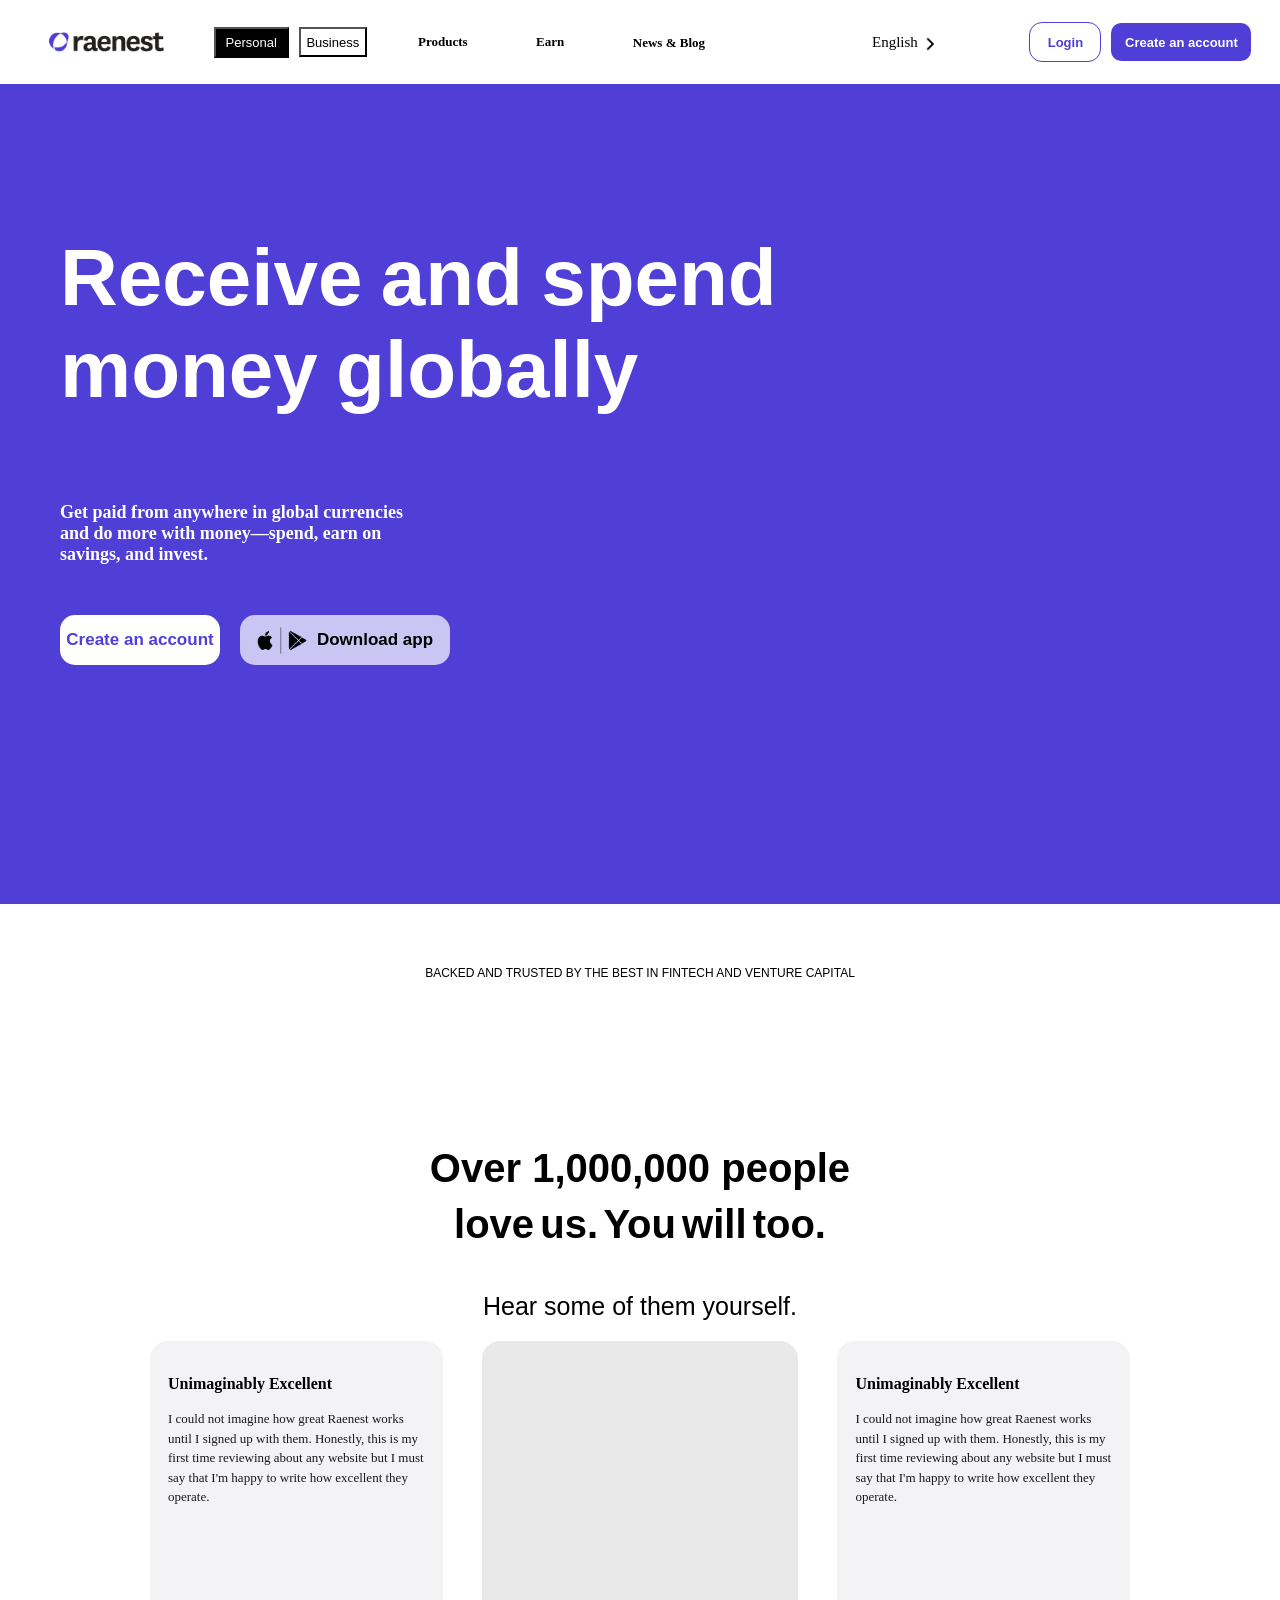
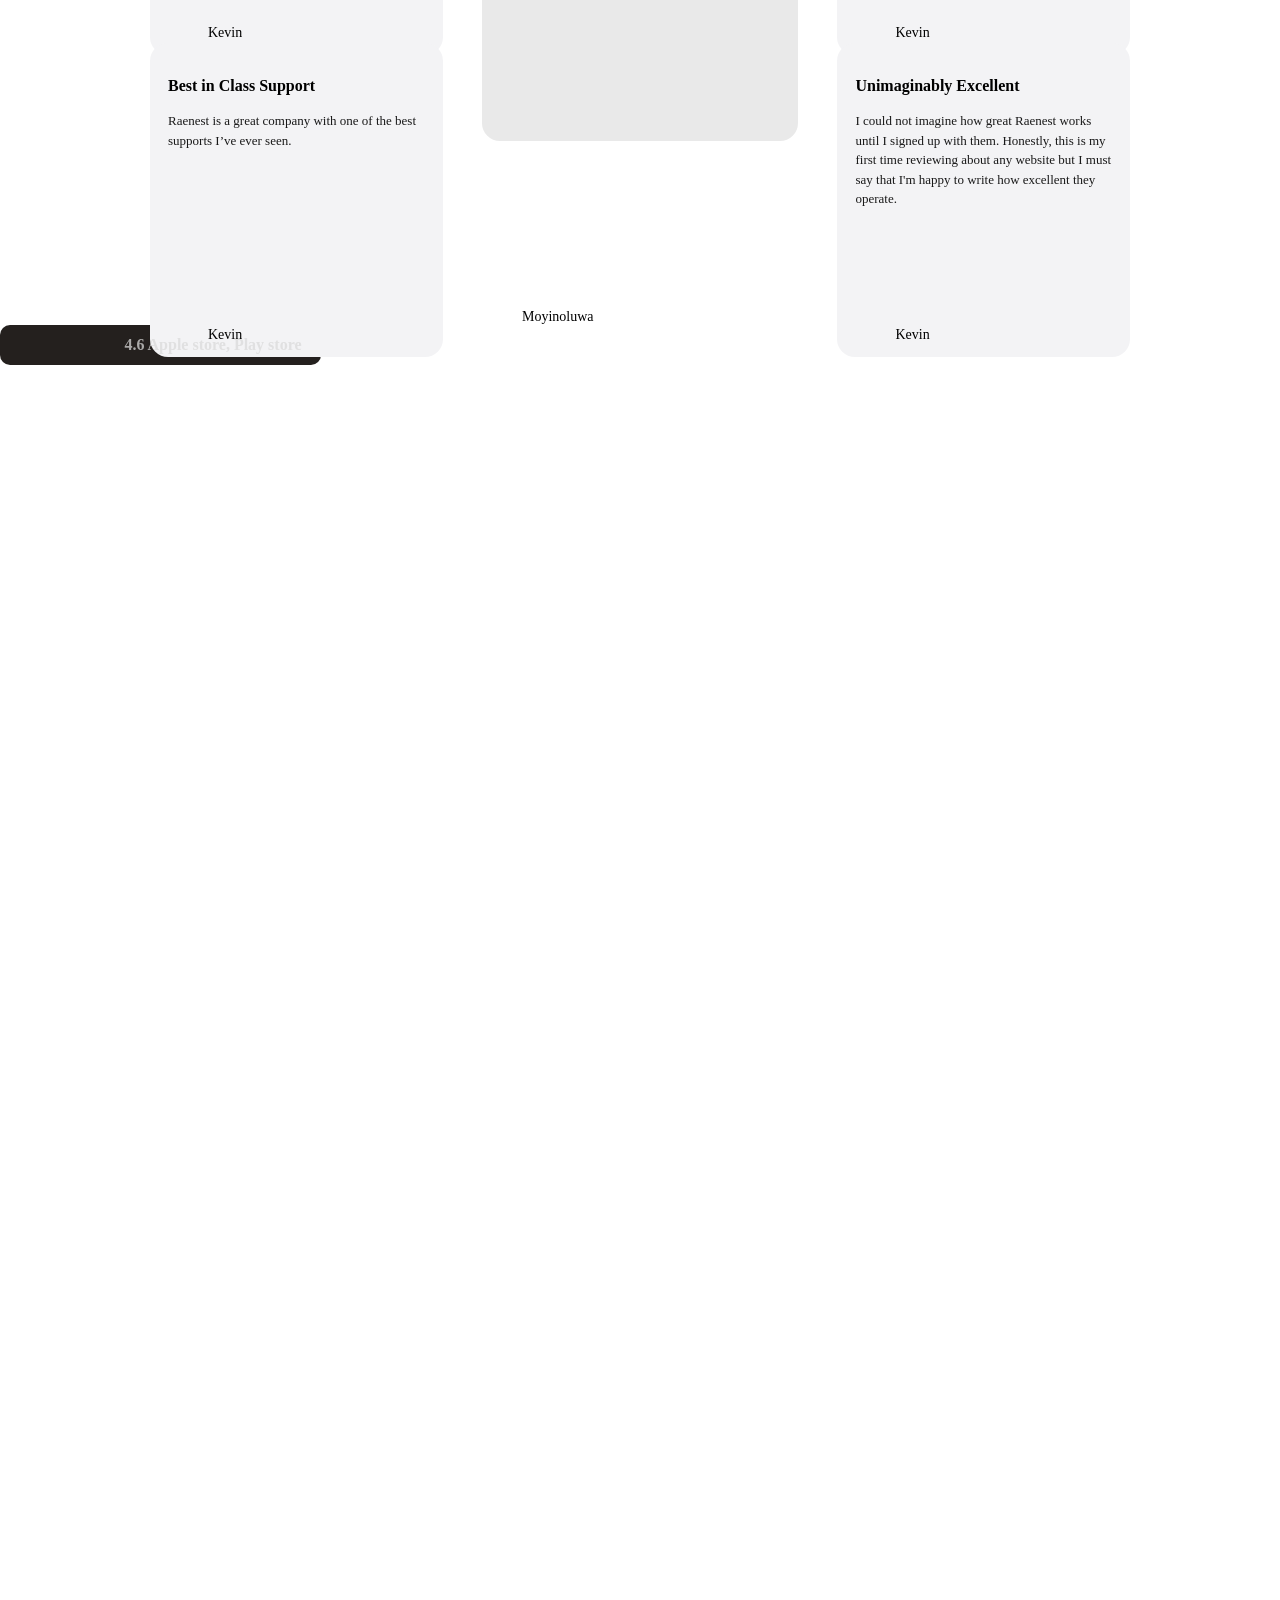
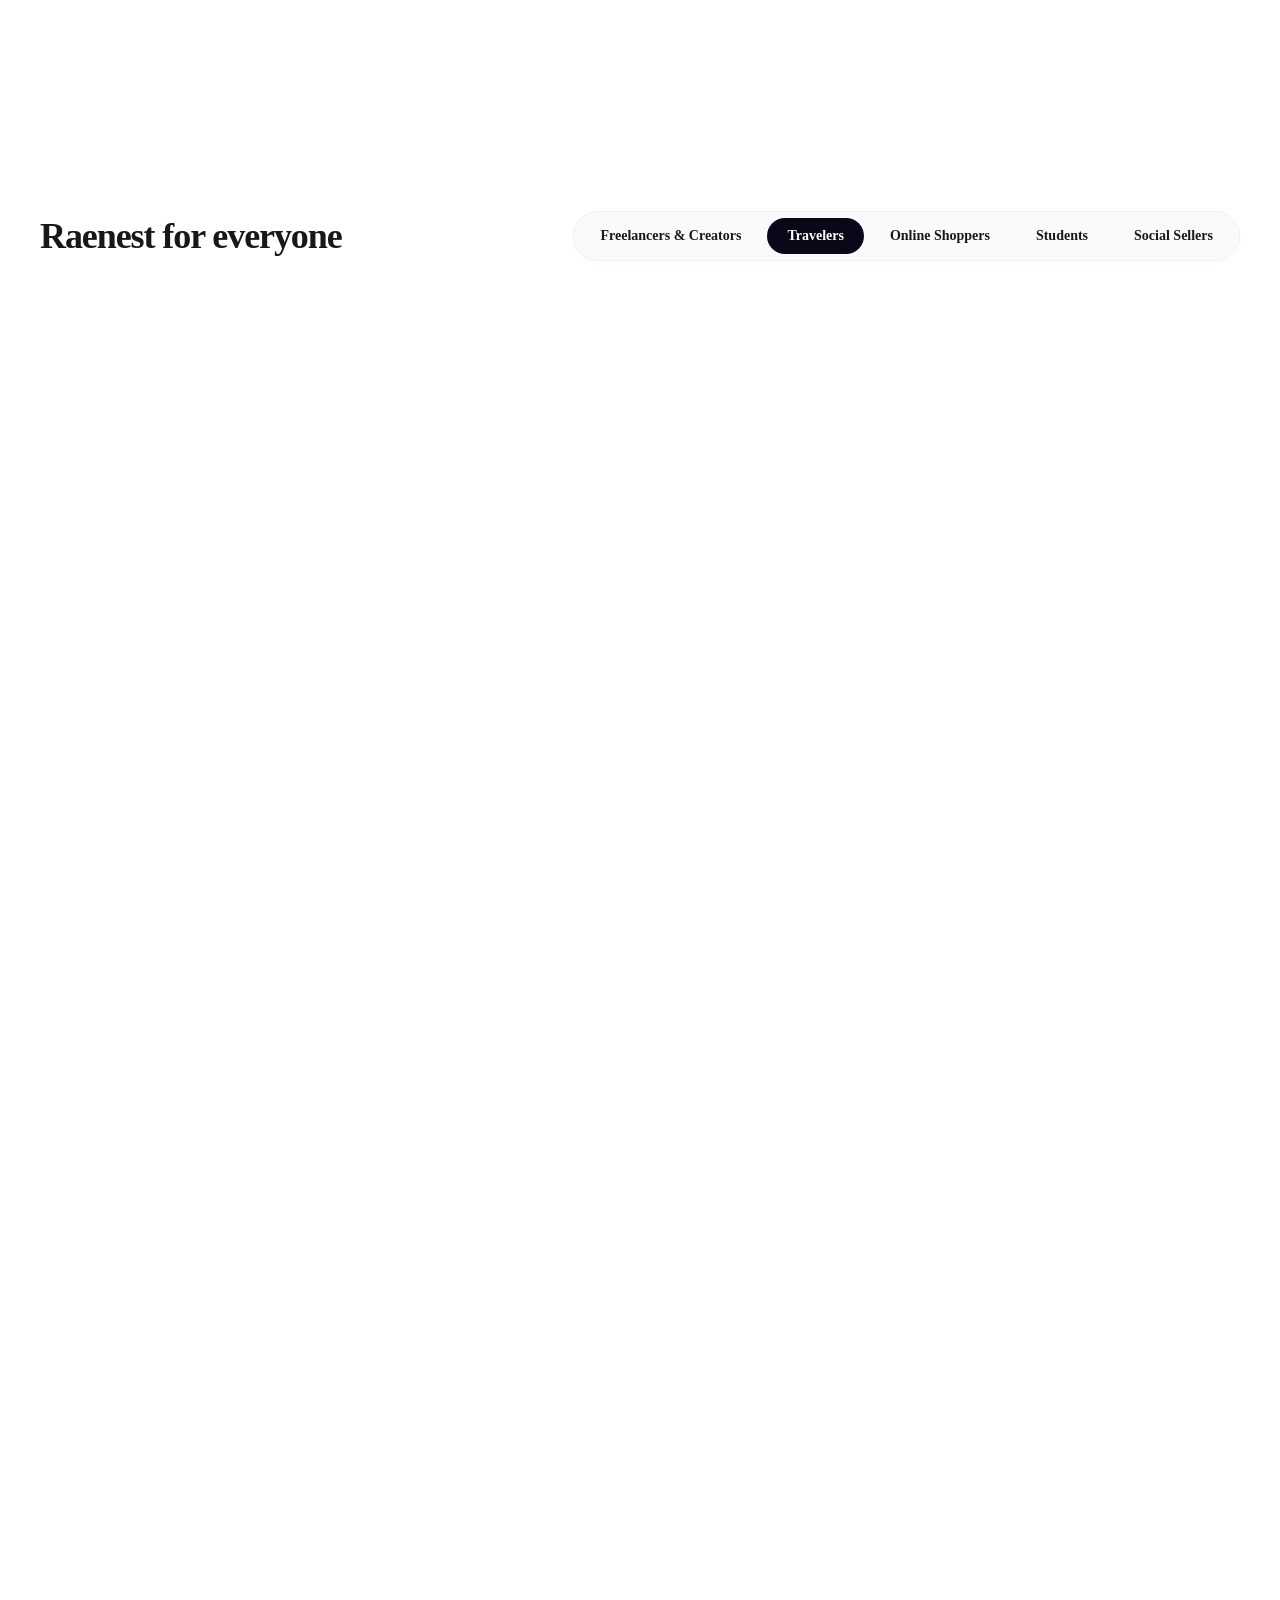
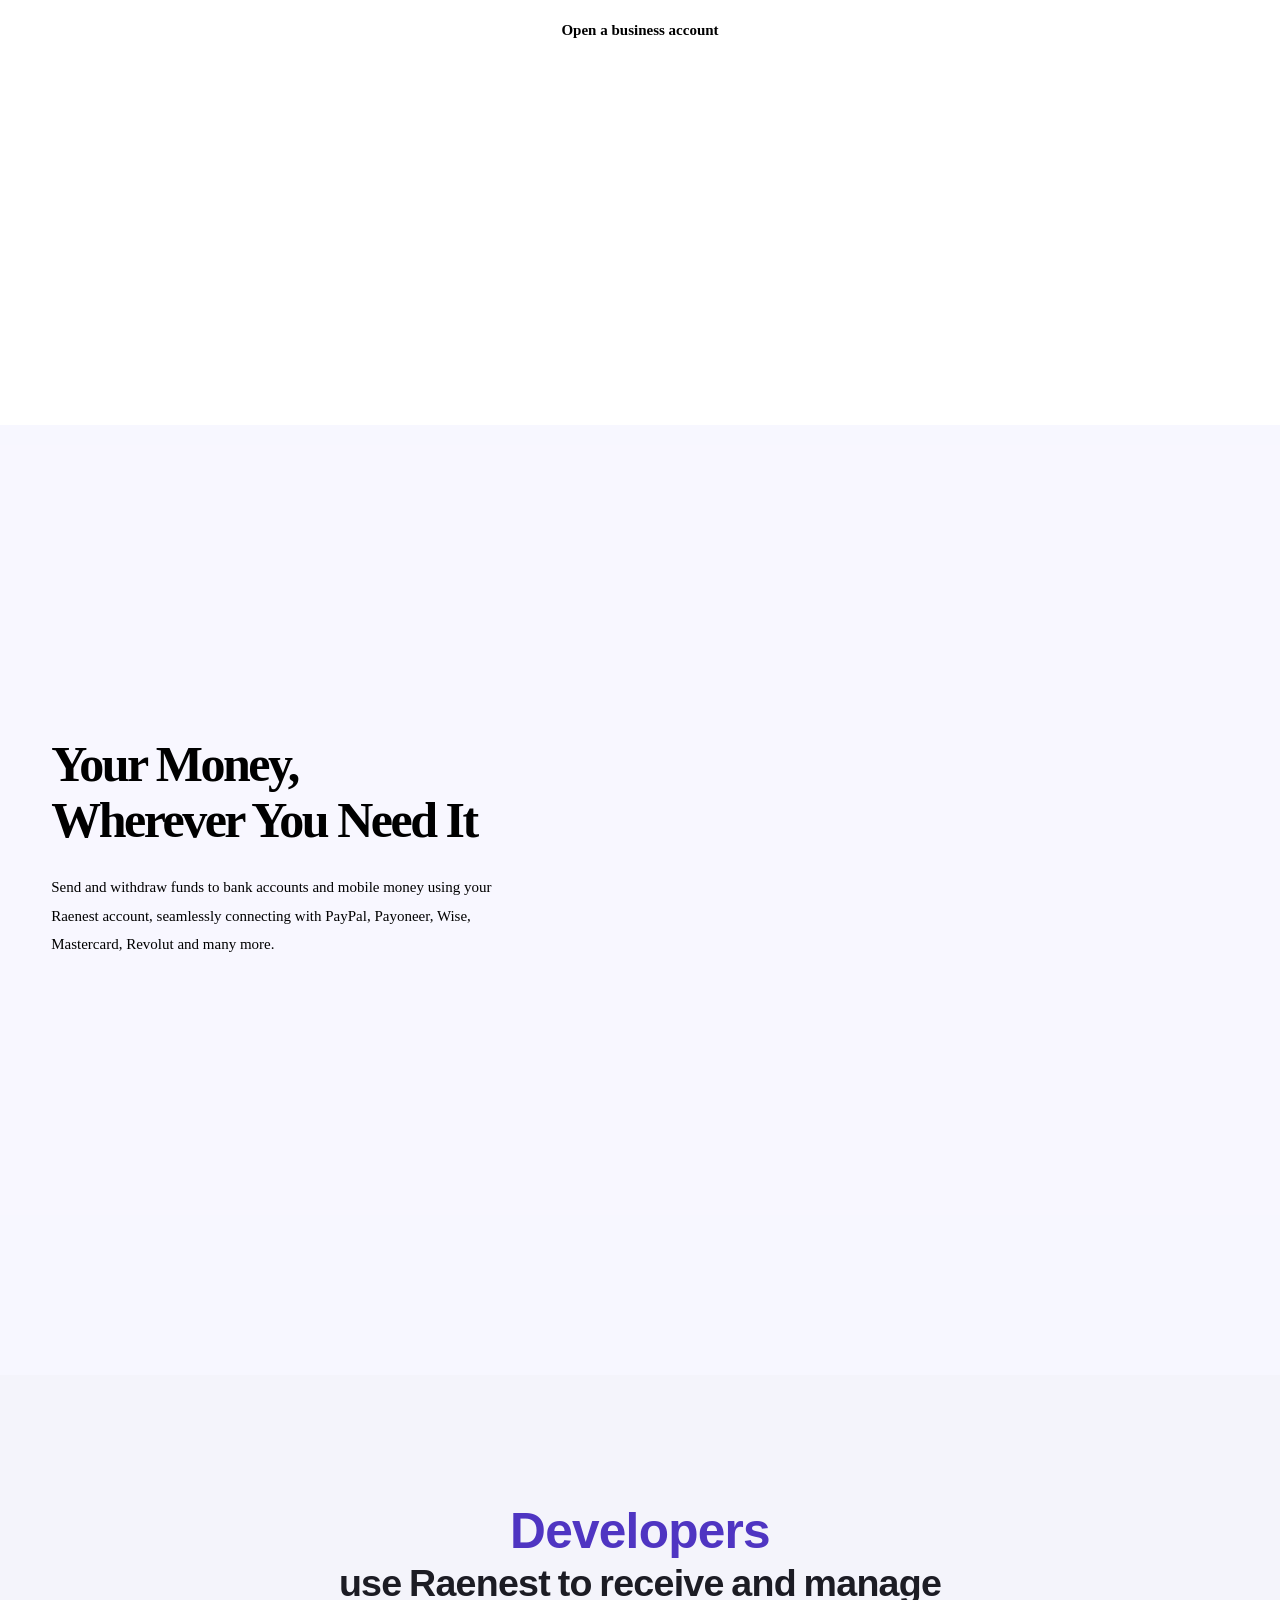
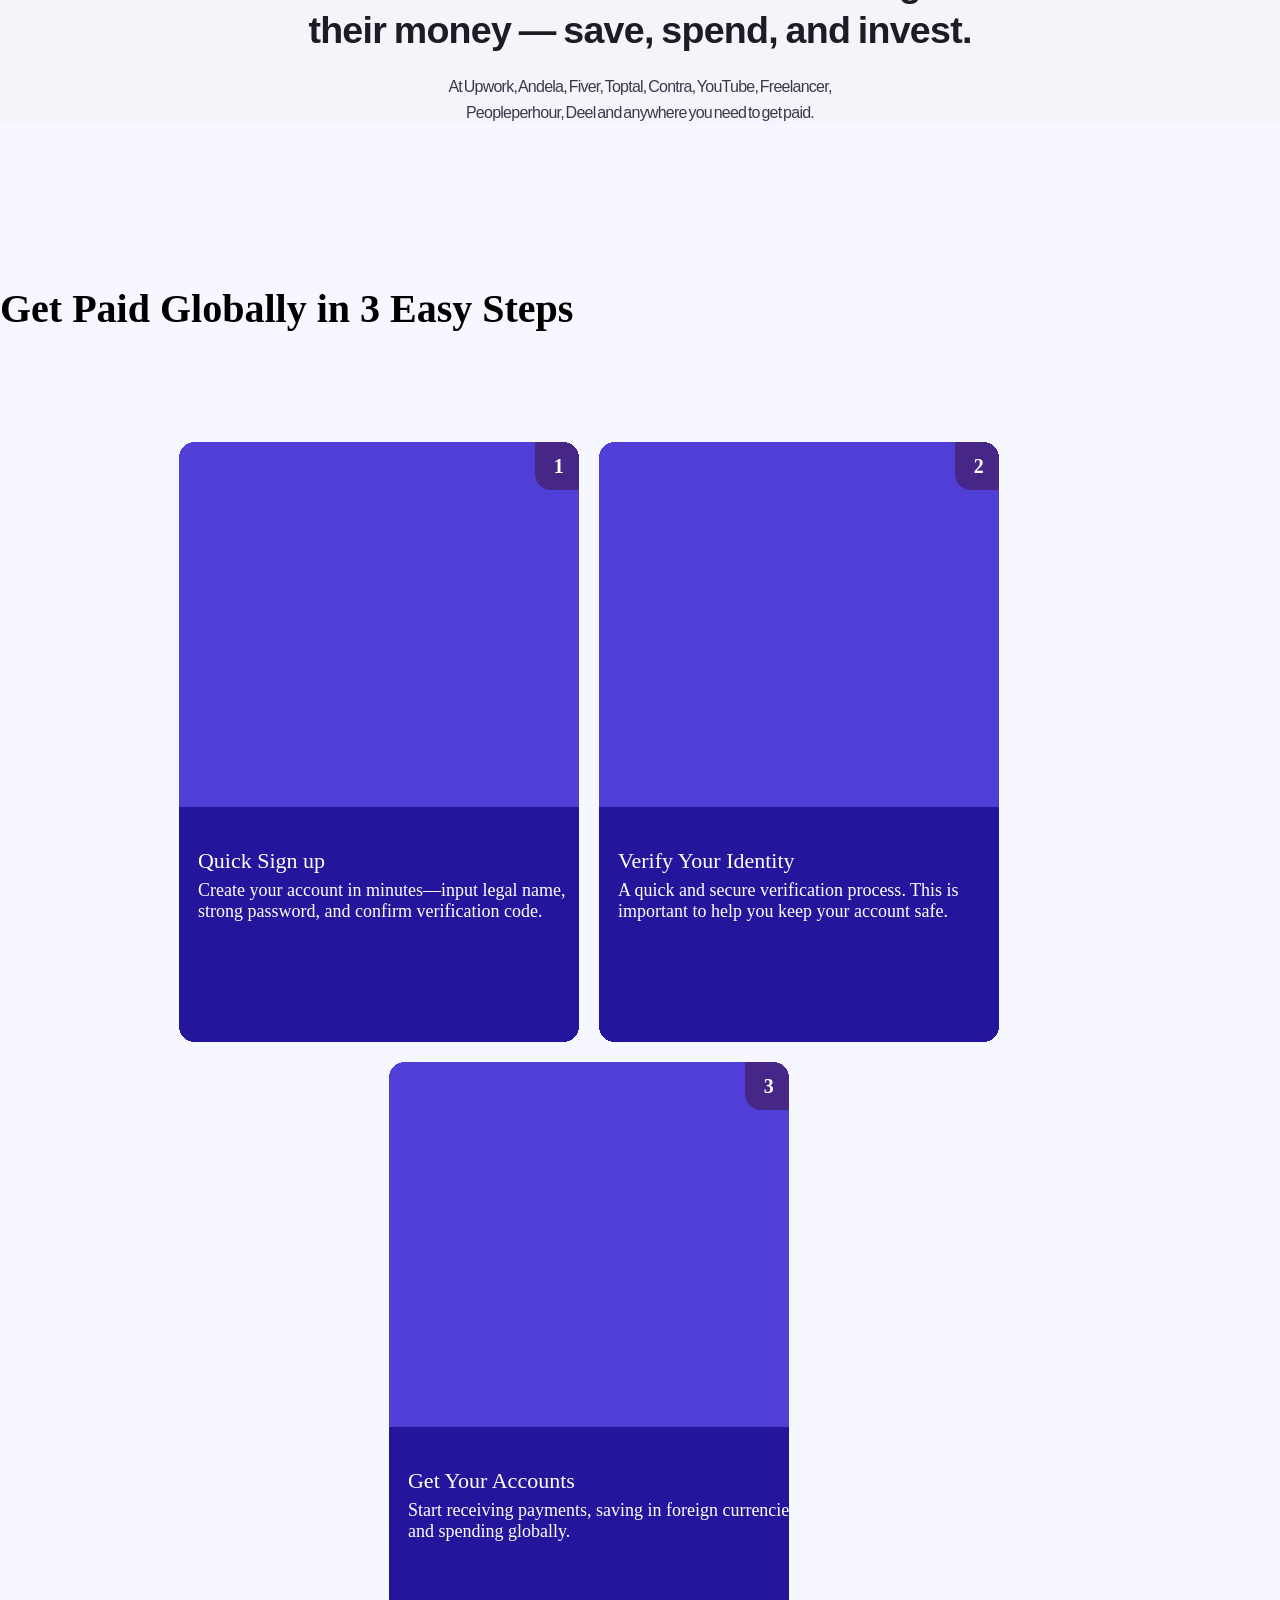
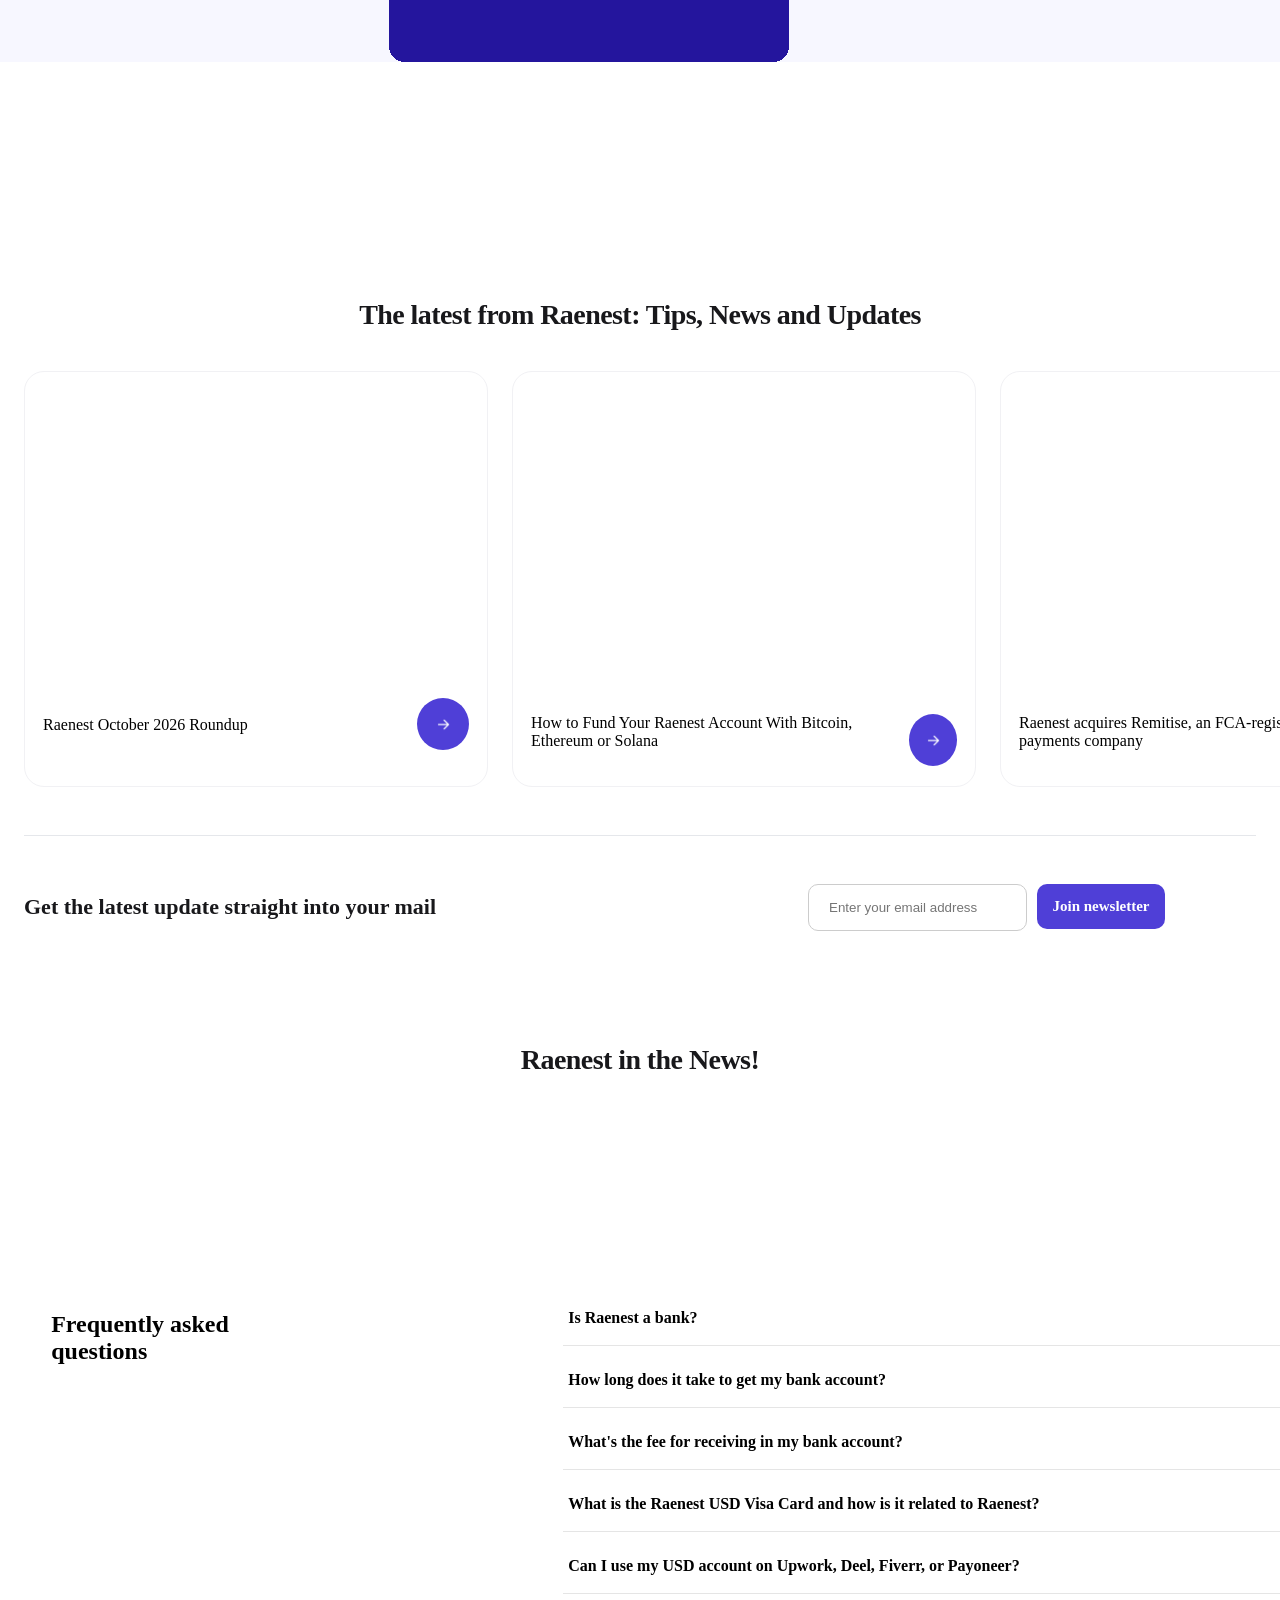
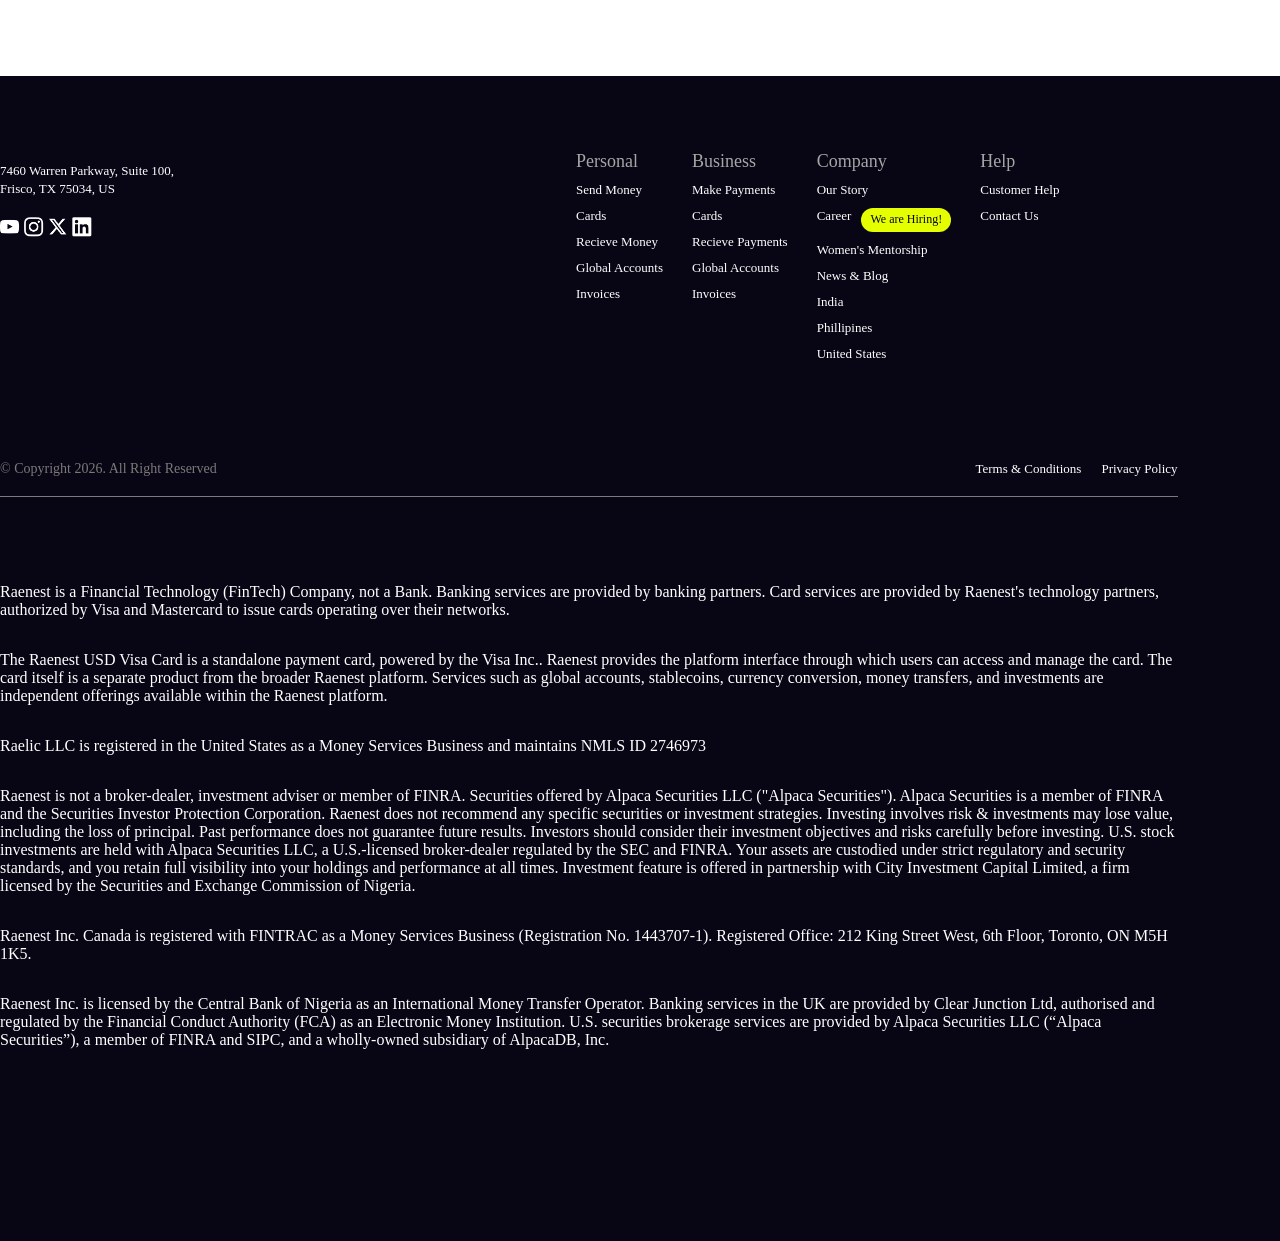
==== commit 1175b3bb: "conty" ====
--- a/index.html
+++ b/index.html
@@ -725,24 +725,31 @@
    </div>
 </section>
 <section class="details">
-   <div class="cascade">
-      <div class="cobalise">
-         <div class="agot">
-      <p class="bg">
-         Your Money, <br> Wherever You Need It
-      </p>
-   </div>
-   <div class="html">
-      <p class="wela">
-         Send and withdraw funds to bank accounts and mobile money using your Raenest account, seamlessly connecting with PayPal, Payoneer, Wise, Mastercard, Revolut and many more.
-      </p>
-   </div>
-      </div>
-   <div class="tnr">
-      <img src="https://cdn.prod.website-files.com/67d85bdb392a92fa03e2f524/682f5419c71336ffd4733404_Raenest%20Standing%20mockup%201-p-1080.webp" alt="" class="maintenance">
-   </div>
-   </div>
-
+   
+<section class="hero-section">
+
+
+    <div class="hero-text">
+        <h1>
+            Your Money,<br>
+            Wherever You Need It
+        </h1>
+
+        <p>
+            Send and withdraw funds to bank accounts and mobile
+            money using your Raenest account, seamlessly
+            connecting with PayPal, Payoneer, Wise, Mastercard,
+            Revolut and many more.
+        </p>
+    </div>
+
+  
+    <div class="hero-image">
+      
+        <img src="https://cdn.prod.website-files.com/67d85bdb392a92fa03e2f524/682f5419c71336ffd4733404_Raenest%20Standing%20mockup%201-p-1080.webp" alt="">
+    </div>
+
+</section>
 
 
 <div class="viddy">
--- a/raenest.css
+++ b/raenest.css
@@ -259,10 +259,7 @@
     background-color: #F7F7FF;
    
 }
-.tnr{
-    background-image: url(https://cdn.prod.website-files.com/67d85bdb392a92fa03e2f524/682f5419c71336ffd4733404_Raenest%20Standing%20mockup%201-p-1080.webp);
-    width: 68px;
-}
+
 .style{
 display: flex;
 gap: 10px;
@@ -832,6 +829,7 @@
   .content {
     grid-template-columns: 1fr;
     width: min(520px, 90vw);
+    gap: 20px;
   }
 
   .rap {
@@ -982,15 +980,7 @@
     padding-top: 87px;
     padding-left: 55px;
 }
-.cobalise{
-    display: grid;
-    grid-template-columns: 1fr;
-    align-items: center;
-    justify-content: center;
-    height: 30px;
-   
-  
-}
+
 .bloot{
     padding-top: 187px;
 padding-left: 800px;
@@ -1164,7 +1154,7 @@
     display: flex;
     align-items: center;
     justify-content: center;
-    width: 300px;
+    width: 2vw;
    
     line-height: 1.4;
    
@@ -1532,69 +1522,7 @@
     width: 50% ;
     background-image: url(https://cdn.prod.website-files.com/67d8614570bbea9ea5932686/6809058ad8a04756d5810503_who%20we%20serve%2001.webp);
 }
-.agot{
-    width: 40vw;
-}
-.bg{
-         font-size: 50px;
-    font-weight: 700;
-    word-spacing: -5px;
-    letter-spacing: -1px;
-    color: black;
-}
-.cascade{
-    display: grid;
-    grid-template-columns: repeat(2, 1fr);
-    overflow-x: hidden;
-    width: 100%;
-    padding-left: 50px;
-   
-    padding-bottom: 90px;
-}
-.cobalise{
-    display: grid;
-    grid-template-columns: 1fr;
-    align-items: center;
-    justify-content: center;
-    height: 30px;
-    padding-top: 200px;   
-   
-}
-
-.bg{
-         font-size: 50px;
-    font-weight: 700;
-    word-spacing: -5px;
-    letter-spacing: -1px;
-    color: black;
-}
-.html{
-    width: 34vw;
-    
-}
-.maintenance{
-    width: 100%;
-    height: 100%;
-}
-.wela{
-     font-size: 18px;
-    font-weight: 500;
-
-    color: black;
-}
-
-.tnr{
-    width: 68px;
-}
-.wela{
-     font-size: 18px;
-    font-weight: 500;
-
-    color: black;
-}
-.fera{
-    width: 200px;
-}
+
 .satan{
     display: flex;
     align-items: center;
@@ -1619,6 +1547,109 @@
 .cooking:hover{
     gap: 30px
 }
+
+
+
+
+
+.hero-section {
+    width: 100%;
+    min-height: 650px;
+    background: #f8f7ff;
+    display: flex;
+    align-items: center;
+    justify-content: space-between;
+    padding: 60px 4%;
+    overflow: hidden;
+}
+
+
+.hero-text {
+    width: 48%;
+    z-index: 2;
+    
+}
+
+.hero-text h1 {
+    
+    line-height: 1.12;
+    letter-spacing: -2.5px;
+   
+    margin-bottom: 25px;
+
+    
+         font-size: 50px;
+    font-weight: 700;
+  
+    color: black;
+}
+
+.hero-text p {
+    font-size: 15px;
+    line-height: 1.9;
+    max-width: 480px;
+    font-weight: 500;
+    color: black;
+}
+
+
+.hero-image {
+    width: 52%;
+    display: flex;
+    justify-content: center;
+    align-items: center;
+    position: relative;
+}
+
+.hero-image img {
+    width: 100%;
+    max-width: 650px;
+    height: auto;
+    object-fit: contain;
+}
+
+
+@media (max-width: 900px) {
+    .hero-section {
+        padding: 50px 4%;
+    }
+
+    .hero-text h1 {
+        font-size: 40px;
+    }
+}
+
+
+@media (max-width: 650px) {
+    .hero-section {
+        flex-direction: column;
+        text-align: center;
+        padding: 60px 20px;
+    }
+
+    .hero-text {
+        width: 100%;
+    }
+
+    .hero-text h1 {
+        font-size: 36px;
+        letter-spacing: -1.5px;
+    }
+
+    .hero-text p {
+        font-size: 14px;
+        margin: auto;
+    }
+
+    .hero-image {
+        width: 100%;
+        margin-top: 35px;
+    }
+}
+
+
+
+
 .wera{
 font-size: 40px;
     font-weight: 700;
@@ -2143,14 +2174,15 @@
 
 
 
-.two-pound{
+.two-pound {
     display: grid;
-    grid-template-columns: 1fr auto;
+    grid-template-columns: repeat(2, 1fr);
     column-gap: 10px;
+    row-gap: 10px;
     width: fit-content;
 }
 .disnot{
-    width: 30vw;
+    width: 15vw;
     height: 45px;
     border-radius: 10px;
     border: 1px solid #CCCCCC;
@@ -2286,6 +2318,14 @@
    
 }
 
+.faqyu{
+    margin-top: 40px;
+    width: 100%;
+    padding: 75px 4%;
+    display: grid;
+    grid-template-columns: 40% 60%;
+    gap: 0;
+}
 
 .receive-card {
     background-image: url("https://cdn.prod.website-files.com/67d85bdb392a92fa03e2f524/6970bf1187dee404aee42a83_Raenest_India_2-p-500.png");
@@ -2397,7 +2437,7 @@
  }
 
 .summer{
-    width: 40vw;
+    width: 150px;
 }
   
 .blue{
@@ -2437,6 +2477,12 @@
     flex-direction: column;
     gap: 20px;
     padding: 400px 0 40px 0;
+}
+.viddy{
+    display: grid;
+    grid-template-columns: 1fr 1fr ;
+    align-self: center;
+    padding: 60px;
 }
 .frepe{
     display: flex;
@@ -2642,32 +2688,7 @@
    display: none;
     
 }
-.cascade{
-    display: flex;
-    flex-direction: column;
-    overflow-x: hidden;
-    width: 100%;
-    padding-left: 10px;
-   
-    padding-bottom: 90px;
-}
-
-.agot{
-    width: fit-content;
-}
-
-.cobalise{
-    display: grid;
-    grid-template-columns: 1fr;
-    align-items: center;
-    justify-content: center;
-    height: fit-content;
-   padding-top: 0px;
-}
-.html{
-    width: fit-content;
-    
-}
+
 
 .bliey-blue{
     width: 100%;
@@ -2758,9 +2779,18 @@
   color: white;
 }
 
-
-
-
+.two-pound {
+    display: grid;
+    grid-template-columns: repeat(auto-fit, minmax(150px, 1fr));
+    column-gap: 10px;
+    row-gap: 10px;
+    width: fit-content;
+}
+
+.disnot{
+    width: 80px;
+   
+}
 
 
 .gnak{
@@ -2870,6 +2900,16 @@
     width: 90vw;
     justify-self: center;
 }
+
+
+.faqyu{
+   
+    display: grid;
+    grid-template-columns: 1fr;
+  
+}
+
+
 }
 @media (min-width: 481px) and (max-width: 1024px) {
     .john-wick{
@@ -3032,33 +3072,8 @@
     text-align: center;
 }
 
-.cascade{
-    display: flex;
-    flex-direction: column;
-    overflow-x: hidden;
-    width: 100%;
-    padding-left: 50px;
-   
-    padding-bottom: 90px;
-}
-
-.agot{
-    width: fit-content;
-}
-
-.cobalise{
-    display: grid;
-    grid-template-columns: 1fr;
-    align-items: center;
-    justify-content: center;
-    height: fit-content;
-   padding-top: 0px;
-  
-}
-.html{
-    width: fit-content;
-    
-}
+
+
 
 
 .bliey-blue{
@@ -3158,15 +3173,29 @@
     width: 90vw;
     justify-self: center;
 }
-}
+
+.summer{
+    width: 150px;
+}
+
+
+
 .faqyu{
-    margin-top: 40px;
-    width: 100%;
-    padding: 75px 4%;
+   
     display: grid;
-    grid-template-columns: 40% 60%;
-    gap: 0;
-}
+    grid-template-columns: 1fr;
+  
+}
+
+.viddy{
+    display: grid;
+    grid-template-columns: 1fr 1fr ;
+    align-self: center;
+    padding: 60px;
+}
+
+}
+
 
 
 .myyer{
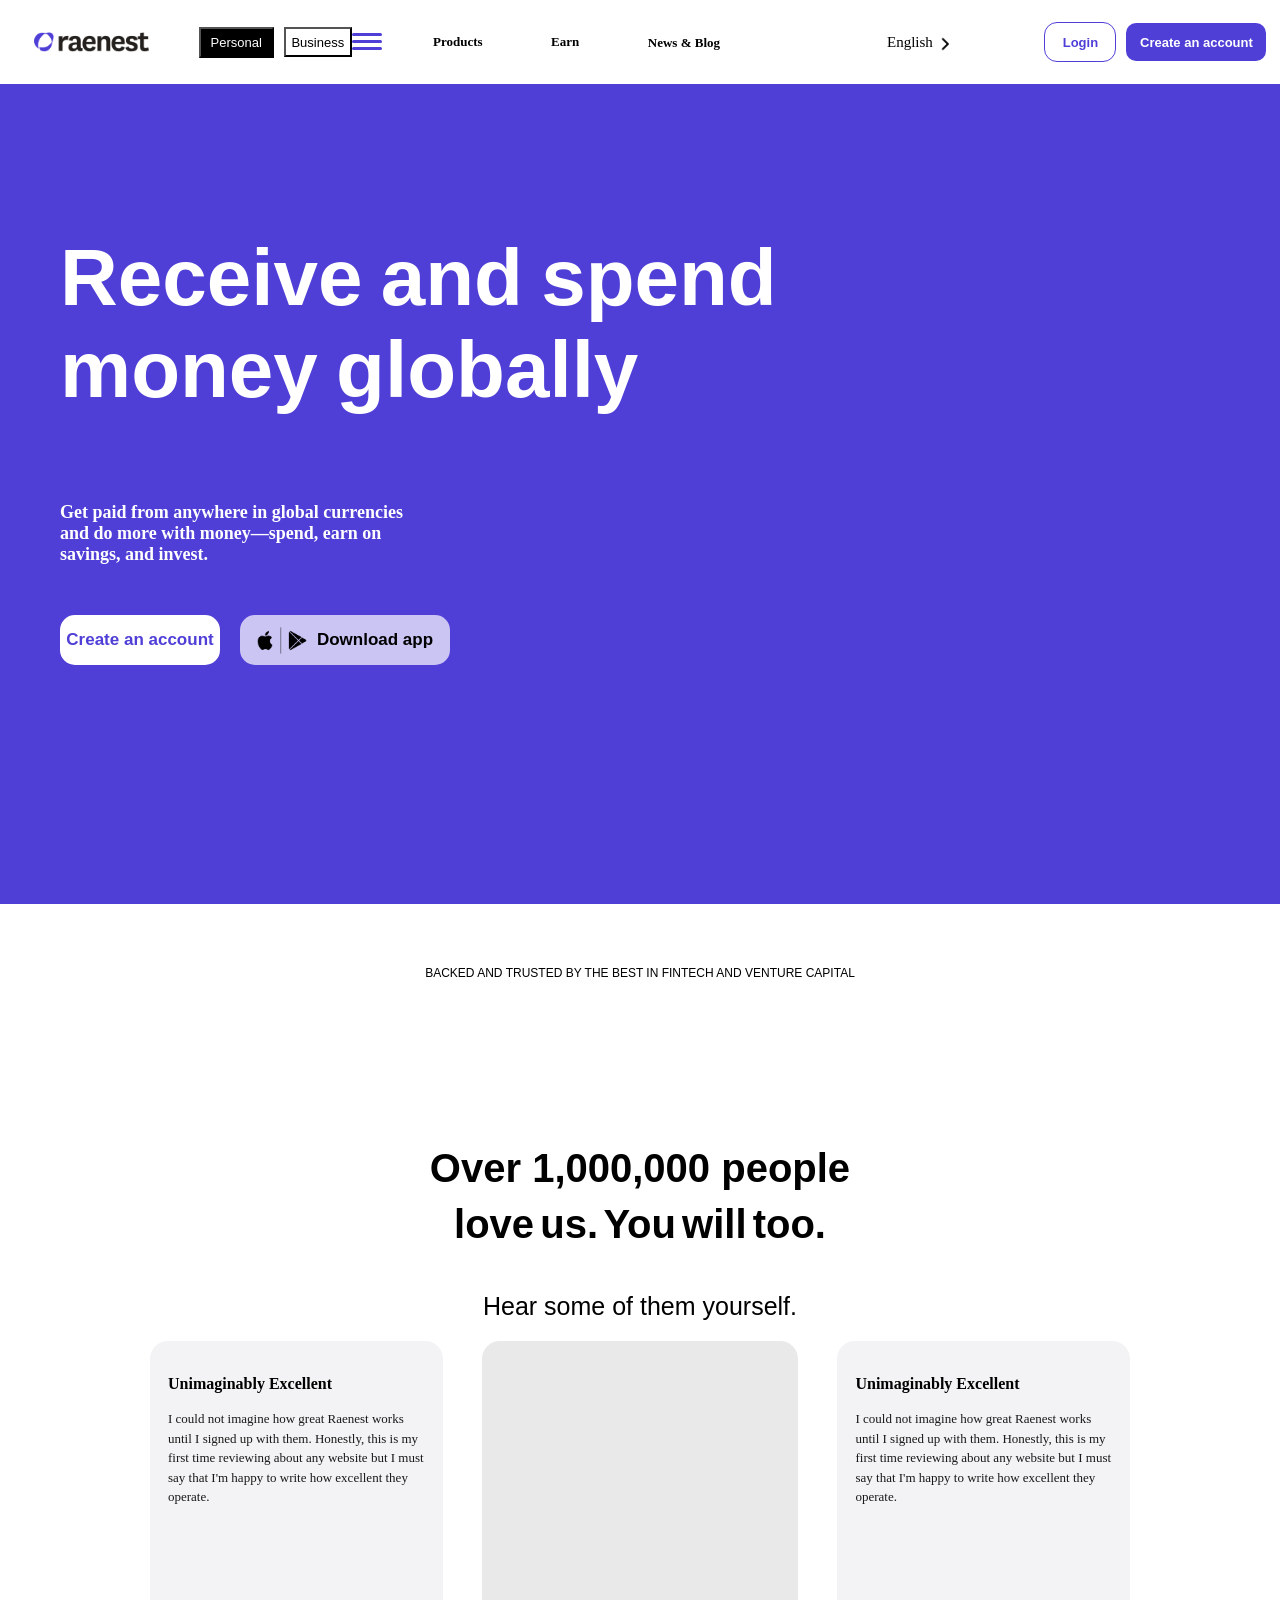
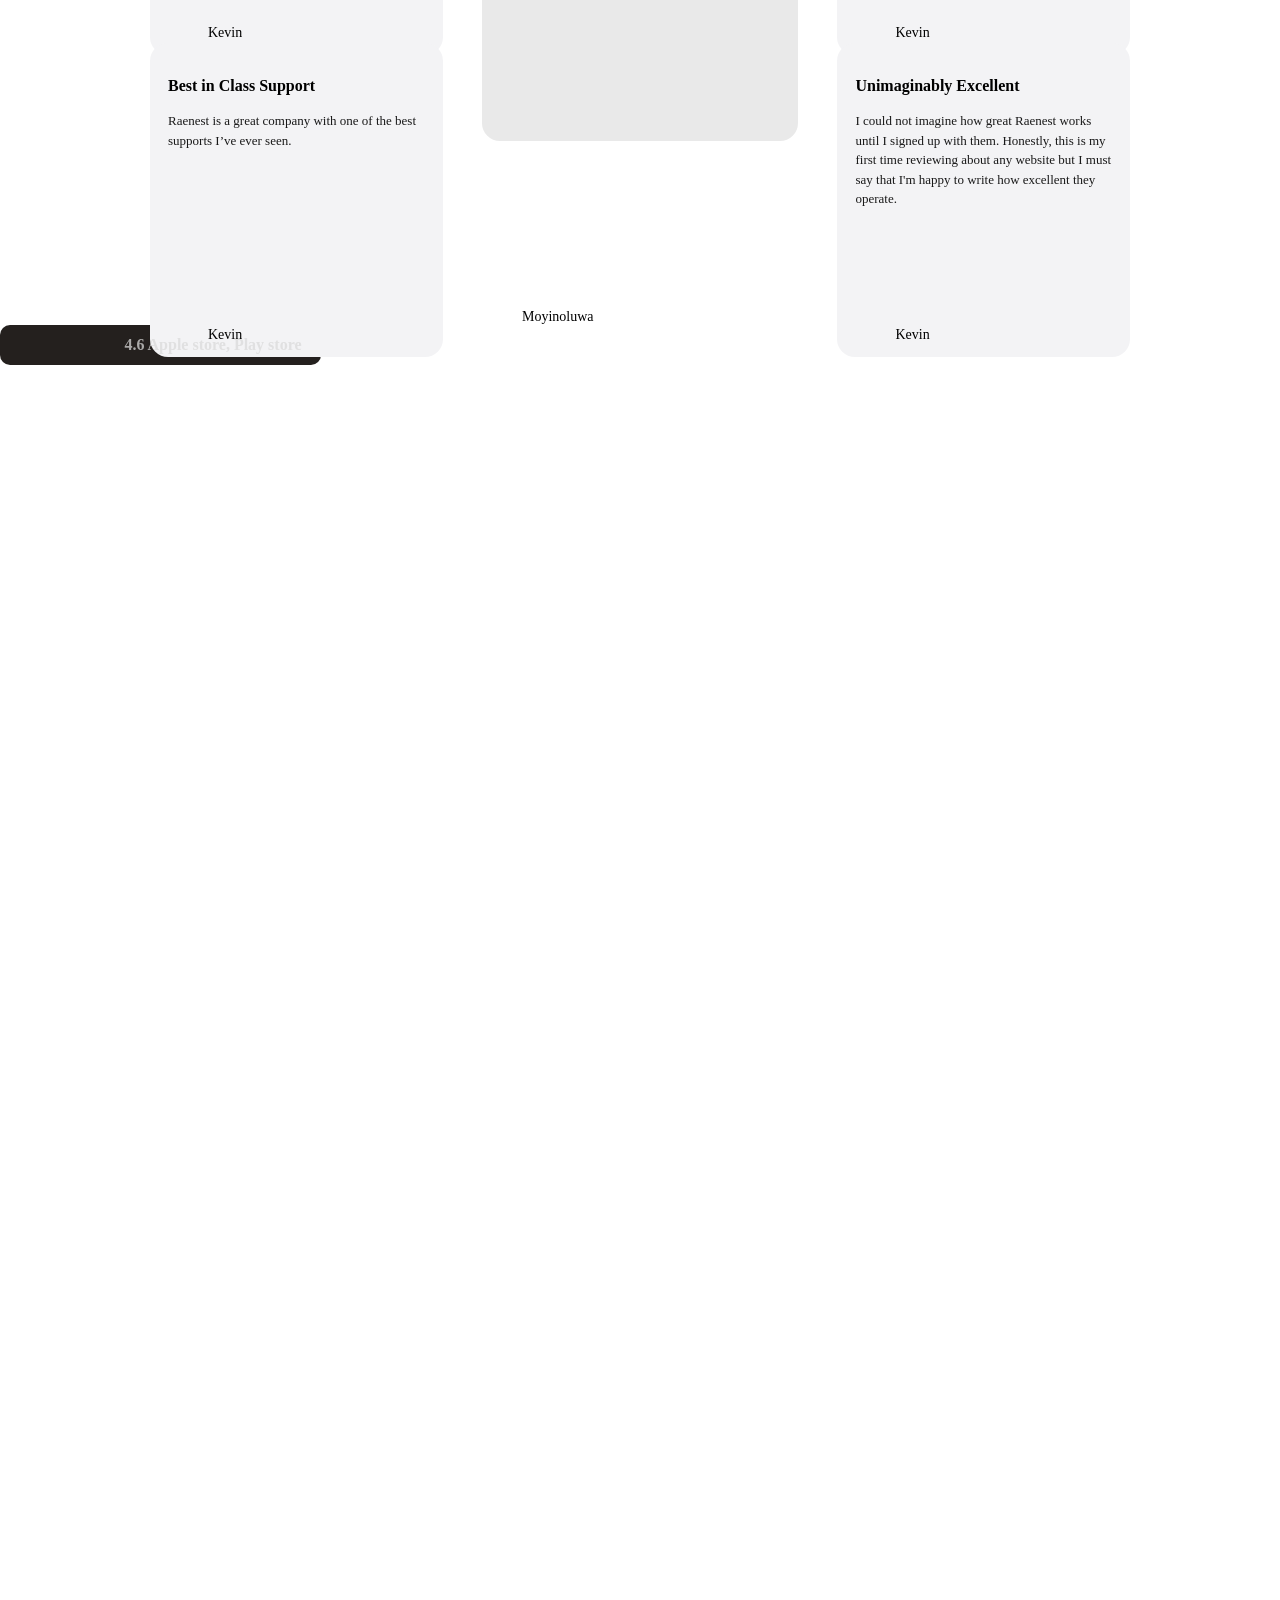
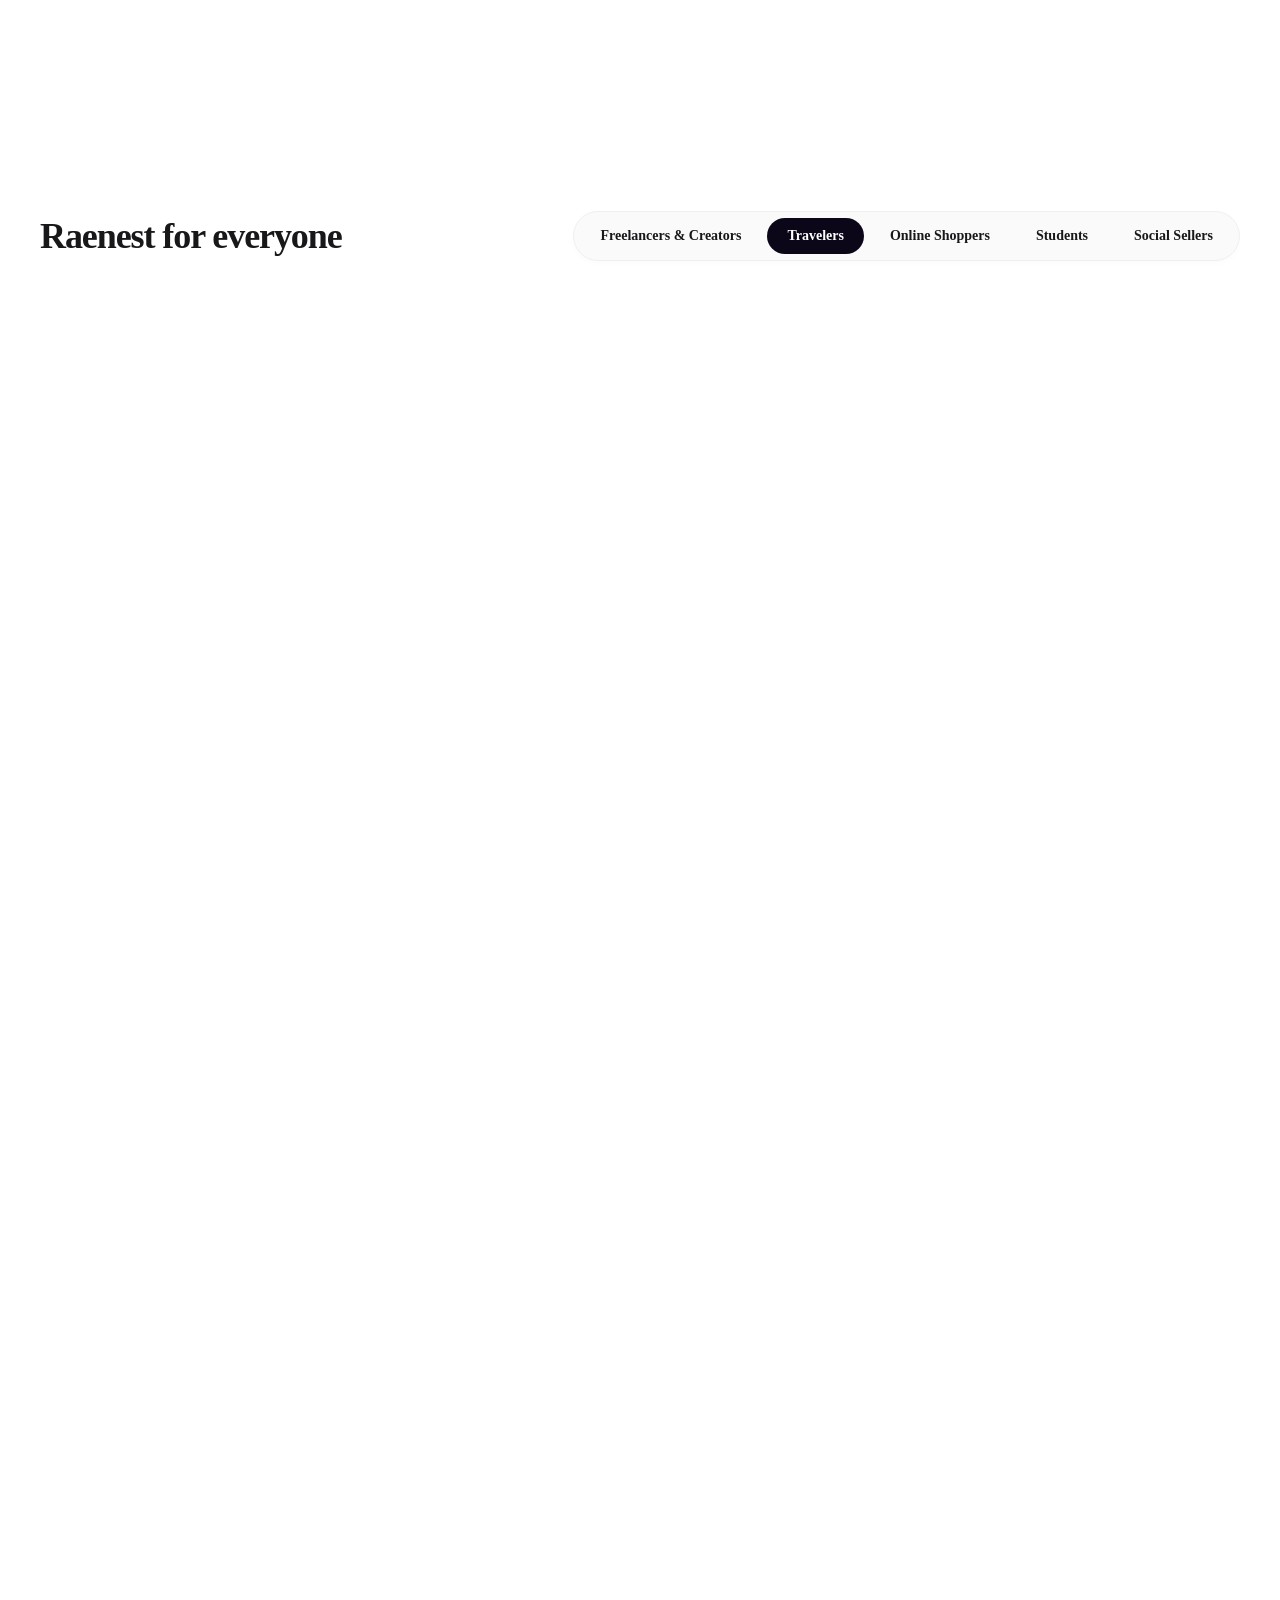
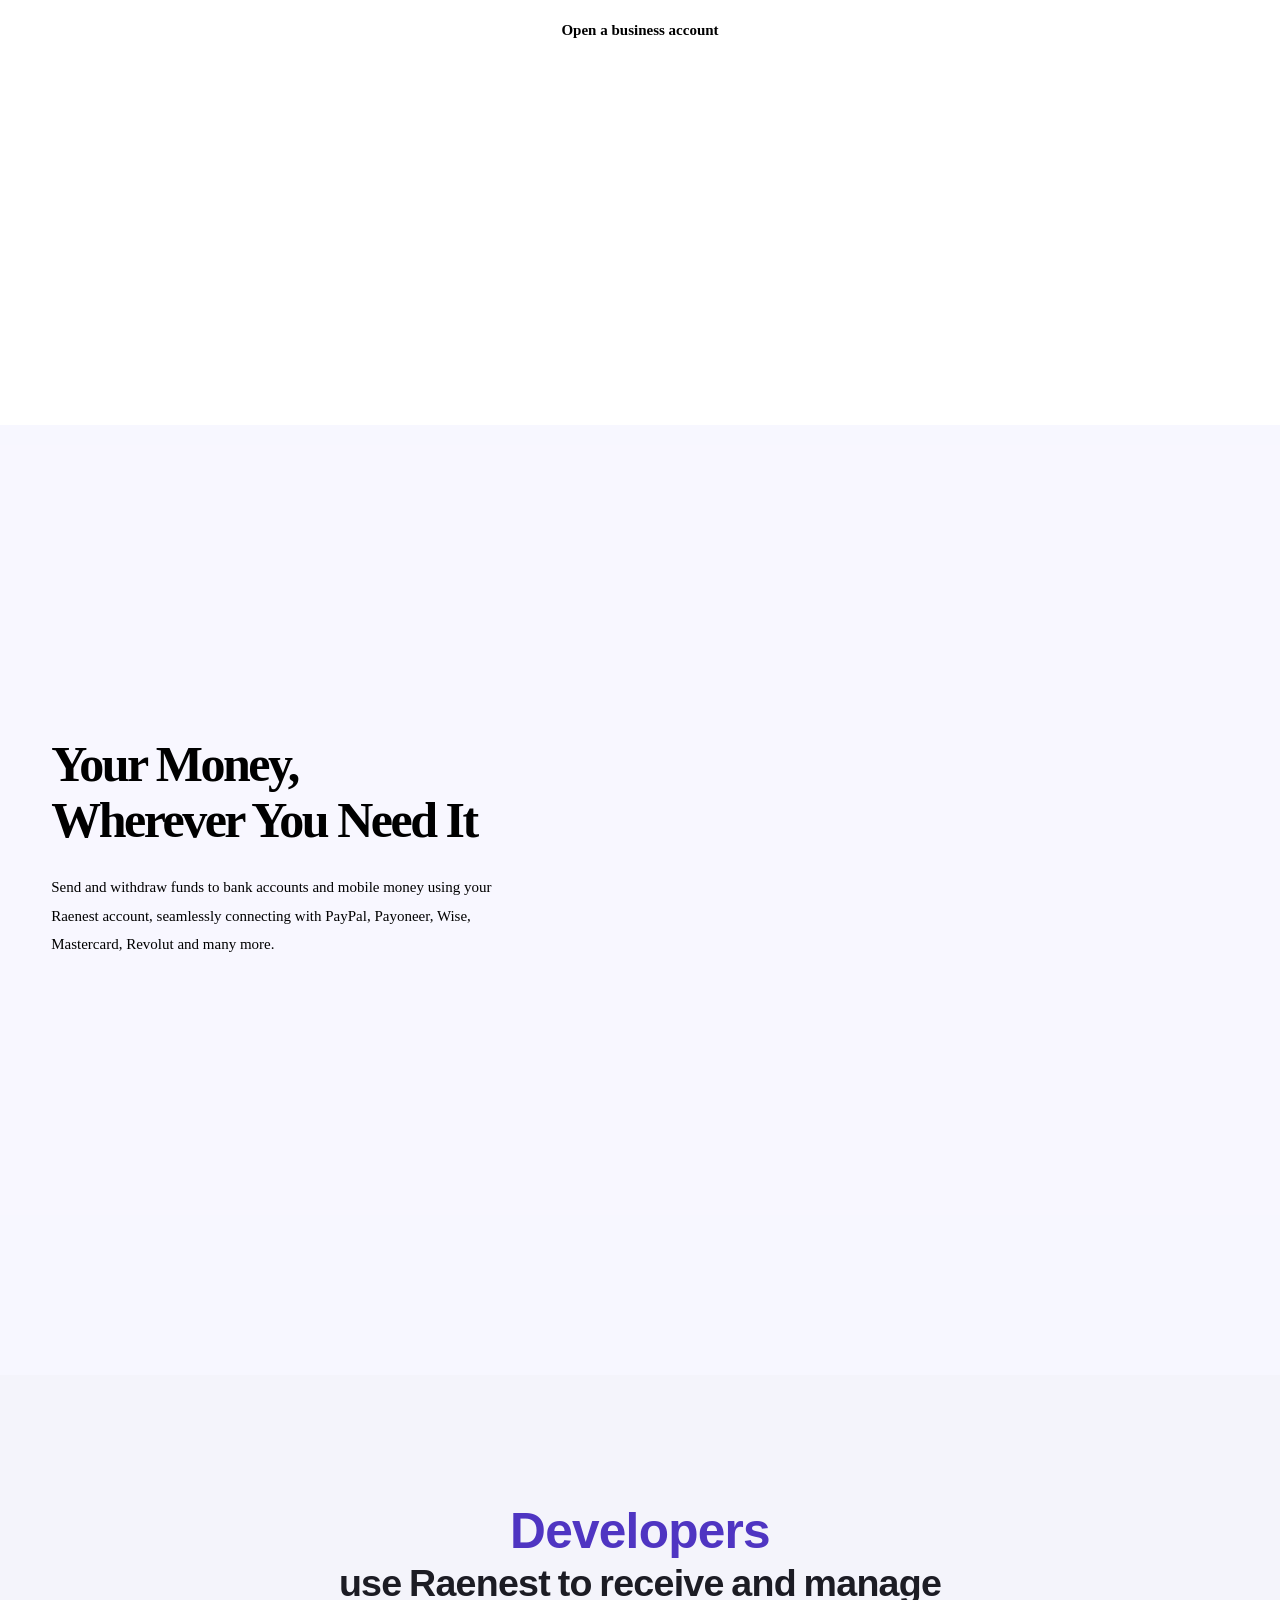
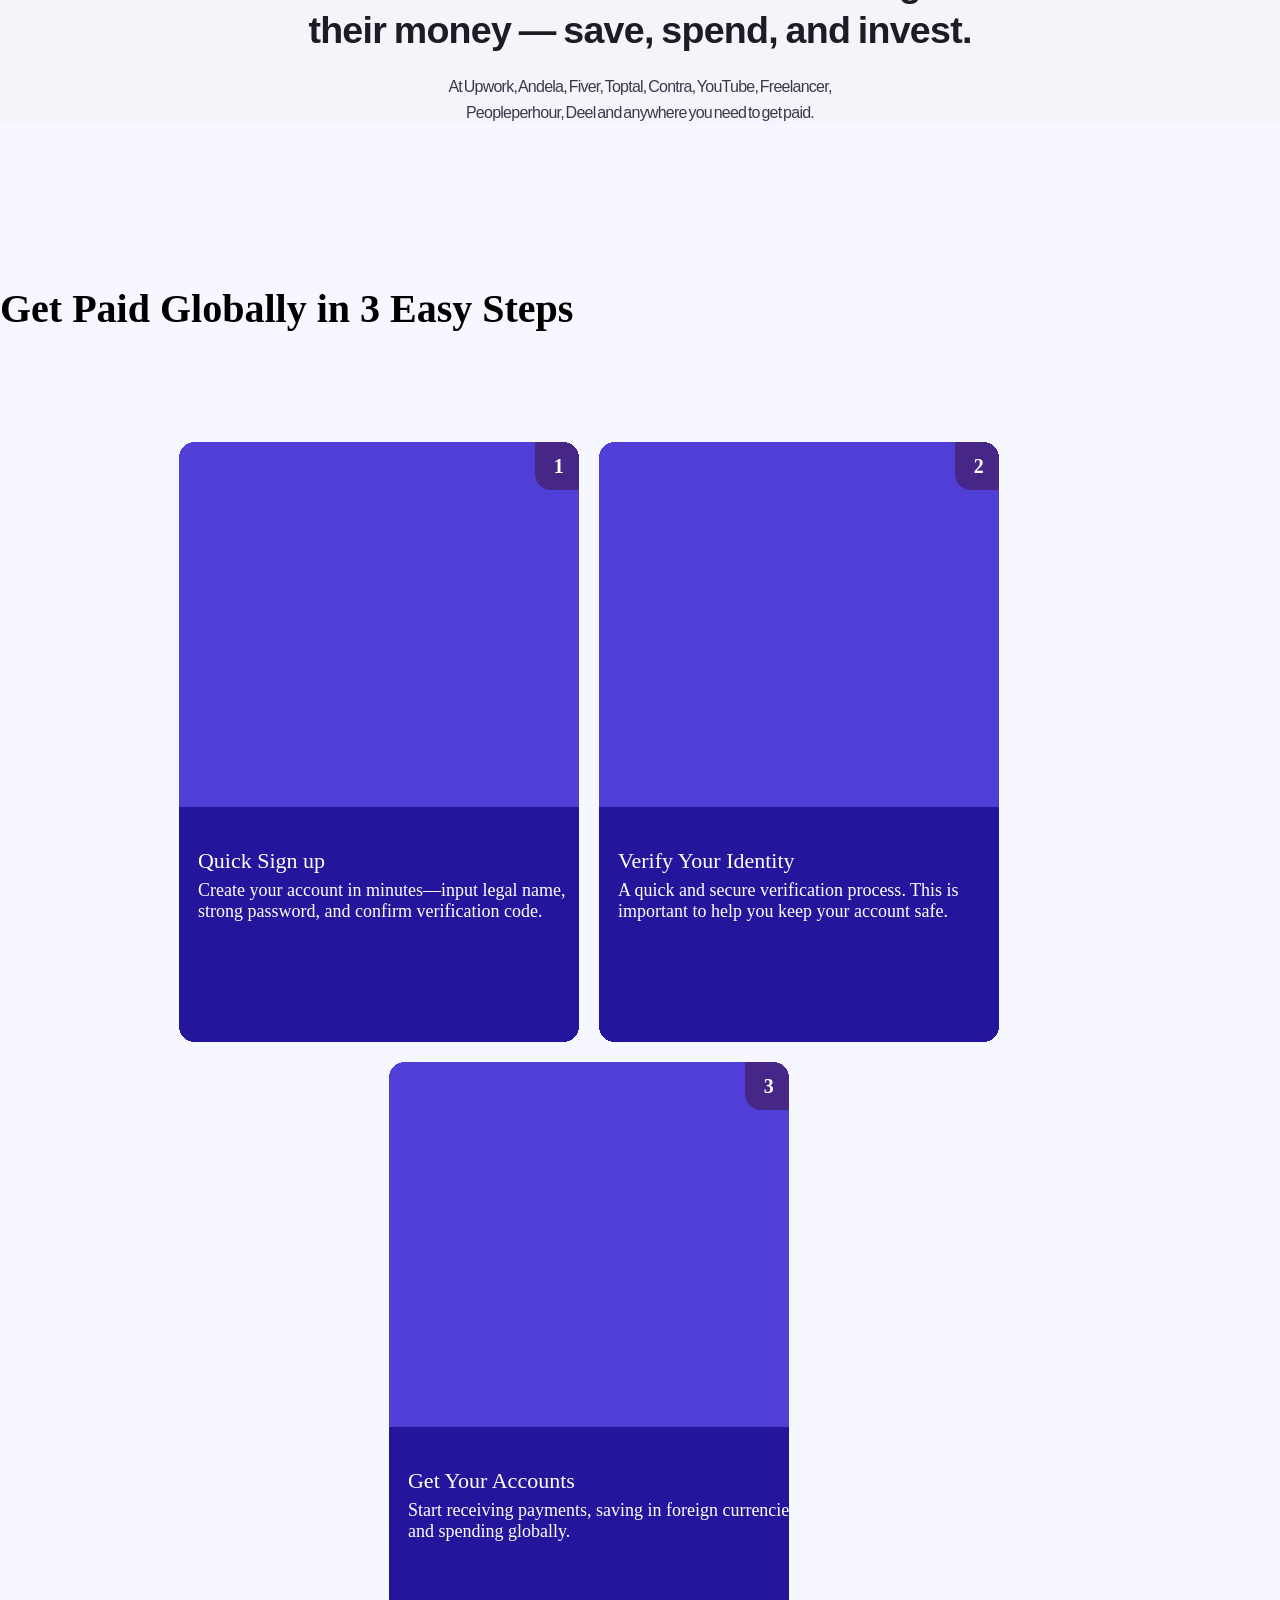
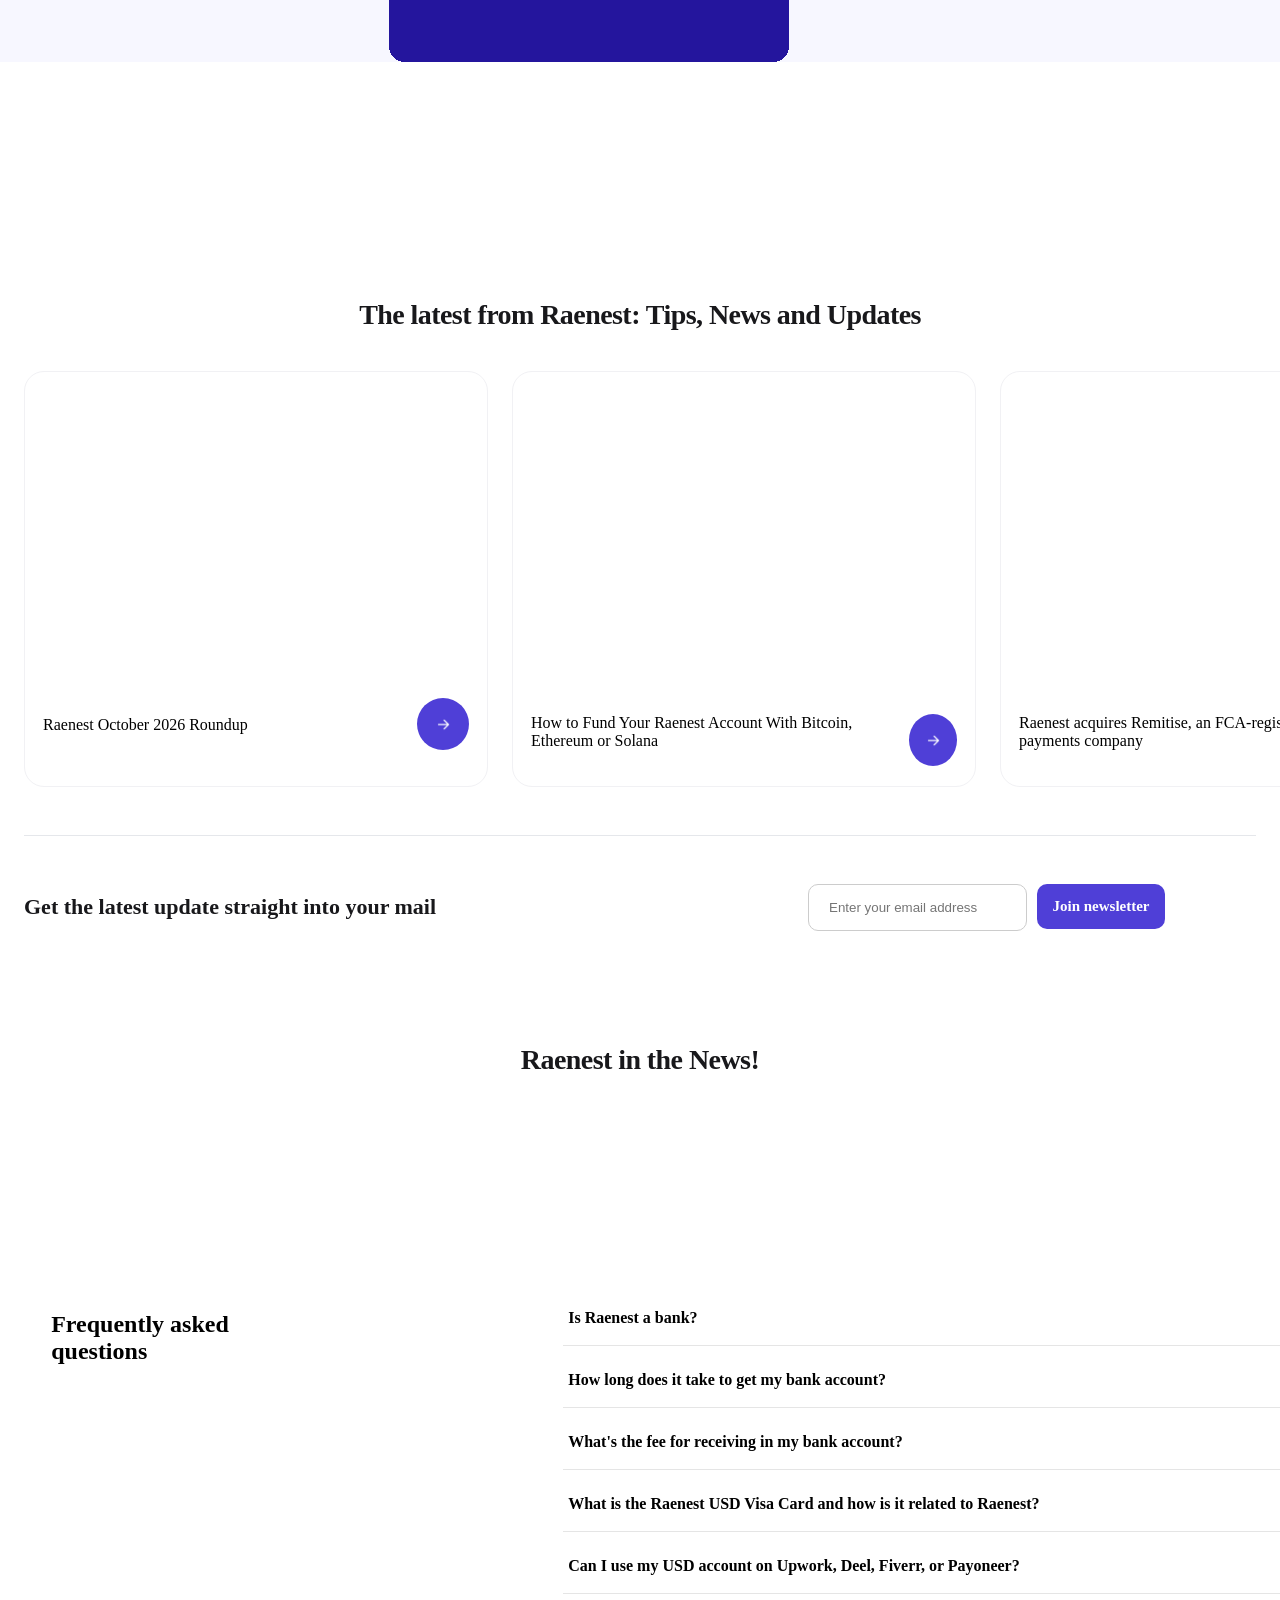
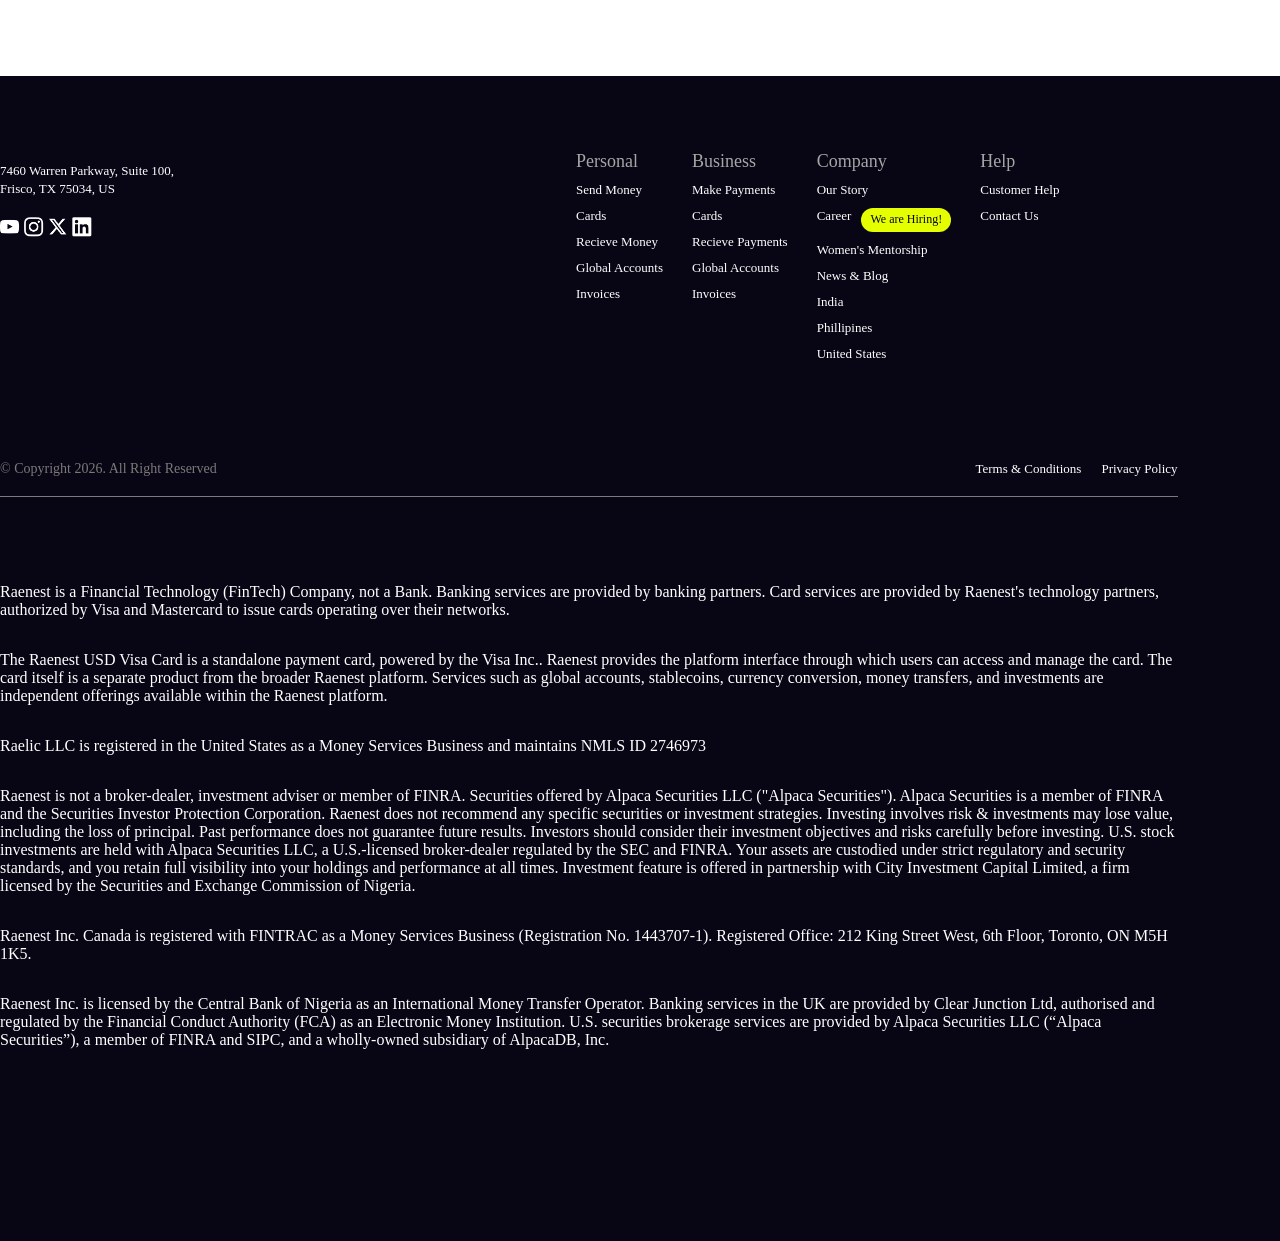
==== commit 7ca9b652: "sear" ====
--- a/index.html
+++ b/index.html
@@ -25,7 +25,7 @@
       <div class="frepe">
 <img class="firstima" src="image/raenest.png" alt="" >
 <div class="resdiv">
-<div class="nav-pills" id="pills-tab" role="tablist" >
+<div class="nav-pills" id="pills-tab" role="tablist">
 <div class="nav-item" role="presentation">
 <a class="anc" href="">
 <button class="nav-link active" id="pills-home-tab" data-bs-toggle="pill" data-bs-target="#pills-home" type="button" role="tab" aria-controls="pills-home"
@@ -38,8 +38,13 @@
  </div>
 </div>
  </div>
- </div>
+</div>
   
+ <div class="menu-icon">
+    <div class="saw"></div>
+    <div class="ruit"></div>
+    <div class="soka"></div>
+</div>
 </div>
  <div class="amazin">
  <div class="john-wick">
@@ -47,6 +52,11 @@
 <div class="produc">
 <span class="yujiro">Products</span>
 
+
+
+<div class="awesome">
+
+</div>
 
 <div class="dropdown">
 
@@ -421,10 +431,6 @@
 </div>
 </div>
 
-
-<div>
-
-</div>
 </div>
 </div> 
    <div class="damn">
@@ -1147,6 +1153,14 @@
 
 showCard(1);
 
+
+
+const menuIcon = document.querySelector(".menu-icon");
+
+menuIcon.addEventListener("click", () => {
+    menuIcon.classList.toggle("open");
+});
+
 </script>
 </body>
 </html>
--- a/raenest.css
+++ b/raenest.css
@@ -292,6 +292,51 @@
     display: flex;
     align-items: center;
 }
+
+.menu-icon {
+    position: relative;
+    width: 30px;
+    height: 24px;
+    cursor: pointer;
+}
+
+.menu-icon div {
+    width: 30px;
+    height: 3px;
+    background-color: #4F3FD7;
+    border-radius: 5px;
+    position: absolute;
+    left: 0;
+    transition: transform 0.3s ease, opacity 0.3s ease;
+}
+
+.saw {
+    top: 3px;
+}
+
+.ruit {
+    top: 10px;
+}
+
+.soka {
+    top: 17px;
+}
+
+/* When clicked */
+.menu-icon.open .saw {
+    top: 10px;
+    transform: rotate(45deg);
+}
+
+.menu-icon.open .ruit {
+    opacity: 0;
+}
+
+.menu-icon.open .soka {
+    top: 10px;
+    transform: rotate(-45deg);
+}
+
 .produc:hover .dropdown{
     display: block;
 }
@@ -386,7 +431,7 @@
 transform: rotate(0deg);
 }
 .dressa{
-  background-color: rgb(196, 185, 185);
+  background-color: #DDDDDD;
    width: 220px;
    
    position: absolute;
@@ -457,7 +502,7 @@
     background-repeat: no-repeat;
     background-size: contain;
     background-color: #4f3fd7;
-    
+    overflow-x: hidden;
     width: 100%;
     max-width: 100%;
     box-sizing: border-box;
@@ -555,18 +600,10 @@
     text-decoration: none;
     color: black;
 }
-.menu{
-    width: fit-content;
-    height: 40px;
-}
-
-
-.menu-line {
-    width: 20px;
-    height: 20px;
-    background-color: #4f3fd7;
-    border-radius: 5px;
-}
+
+
+
+
 .developer{
     width: 100%;
 }
@@ -578,7 +615,7 @@
     height: 50px;
 }
 .white{
-
+    overflow-x: hidden;
     background-color: white;
     
     width: 100%;
@@ -645,8 +682,7 @@
     width: 400px;
     max-width: 100%;
     margin-top: 30px;
-    
-
+    flex-wrap: wrap;
 }
 
 .recieve{
@@ -1147,7 +1183,7 @@
     display: flex;
     justify-content: center;
     align-items: center;
-    font-size: 14px;
+    font-size: 17px;
     font-weight: 600;
 }
 .awees{
@@ -1286,12 +1322,13 @@
 .alova{
     width: 100%;
     min-height: 100vh;
-
+    overflow-x: hidden;
 }
 .satinger {
     width: 100%;
     min-height: 100vh;
     padding: 80px 0 40px;
+    overflow-x: hidden;
 }
 .rae{
   display: flex;
@@ -1301,6 +1338,7 @@
   gap: 24px;
   max-width: 1200px;
   margin: 0 auto;
+  overflow-x: hidden;
 }
 
 .e{
@@ -1357,6 +1395,7 @@
     scroll-behavior: smooth;
     scroll-snap-type: x mandatory;
     padding: 0 5%;
+    overflow-x: hidden;
 }
 
 .trust::-webkit-scrollbar {
@@ -1436,7 +1475,7 @@
     display: flex;
     align-items: center;
     justify-content: center;
-   
+   overflow-x: hidden;
 
 }
 
@@ -2221,7 +2260,7 @@
     justify-self: center;
 }
 
-/* Keeps images inside .do from breaking out of their grid cells */
+
 .do img {
     max-width: 100%;
     height: auto;
@@ -2292,6 +2331,7 @@
     width: 100%;
     position: relative;
     margin-top: 40px;
+    
 }
 
 
@@ -2358,10 +2398,6 @@
     font-weight: 500;
 }
 
-
-.inner-first {
-  
-}
 
 
 .raenest-stack .card-content {
@@ -2482,7 +2518,7 @@
     display: grid;
     grid-template-columns: 1fr 1fr ;
     align-self: center;
-    padding: 60px;
+    padding: 0px 10px;
 }
 .frepe{
     display: flex;
@@ -2598,7 +2634,7 @@
     display: flex;
     align-items: center;
     justify-content: center;
-  
+    overflow-x: hidden;
 
 }
 .fuck{
@@ -2907,6 +2943,26 @@
     display: grid;
     grid-template-columns: 1fr;
   
+}
+
+.fuck{
+    width: 90%;
+    height: 80vh;
+    background-image: url(https://cdn.prod.website-files.com/67d85bdb392a92fa03e2f524/67e452702a7e4919a57c2a10_Raenest%20for%20business%20cta%20bg.svg);
+    border-radius: 40px;
+    background-repeat: no-repeat;
+    background-size: cover;
+    display: flex;
+    align-items: center;
+    justify-content: center;
+    flex-direction: column;
+}
+
+.mren{
+    width: 100%;
+    display: flex;
+    align-items: center;
+    justify-content: space-between;
 }
 
 
@@ -3062,7 +3118,9 @@
     align-items: center;
     justify-content: center;
 }
-
+.atuo{
+   display: none;
+}
 .baki{
     font-family: sans-serif;
     padding-top: 10px;
@@ -3194,6 +3252,26 @@
     padding: 60px;
 }
 
+
+.fuck{
+    width: 90%;
+    height: 80vh;
+    background-image: url(https://cdn.prod.website-files.com/67d85bdb392a92fa03e2f524/67e452702a7e4919a57c2a10_Raenest%20for%20business%20cta%20bg.svg);
+    border-radius: 40px;
+    background-repeat: no-repeat;
+    background-size: cover;
+    display: flex;
+    align-items: center;
+    justify-content: center;
+    flex-direction: column;
+}
+
+.mren{
+    width: 100%;
+    display: flex;
+    align-items: center;
+    justify-content: space-between;
+}
 }
 
 
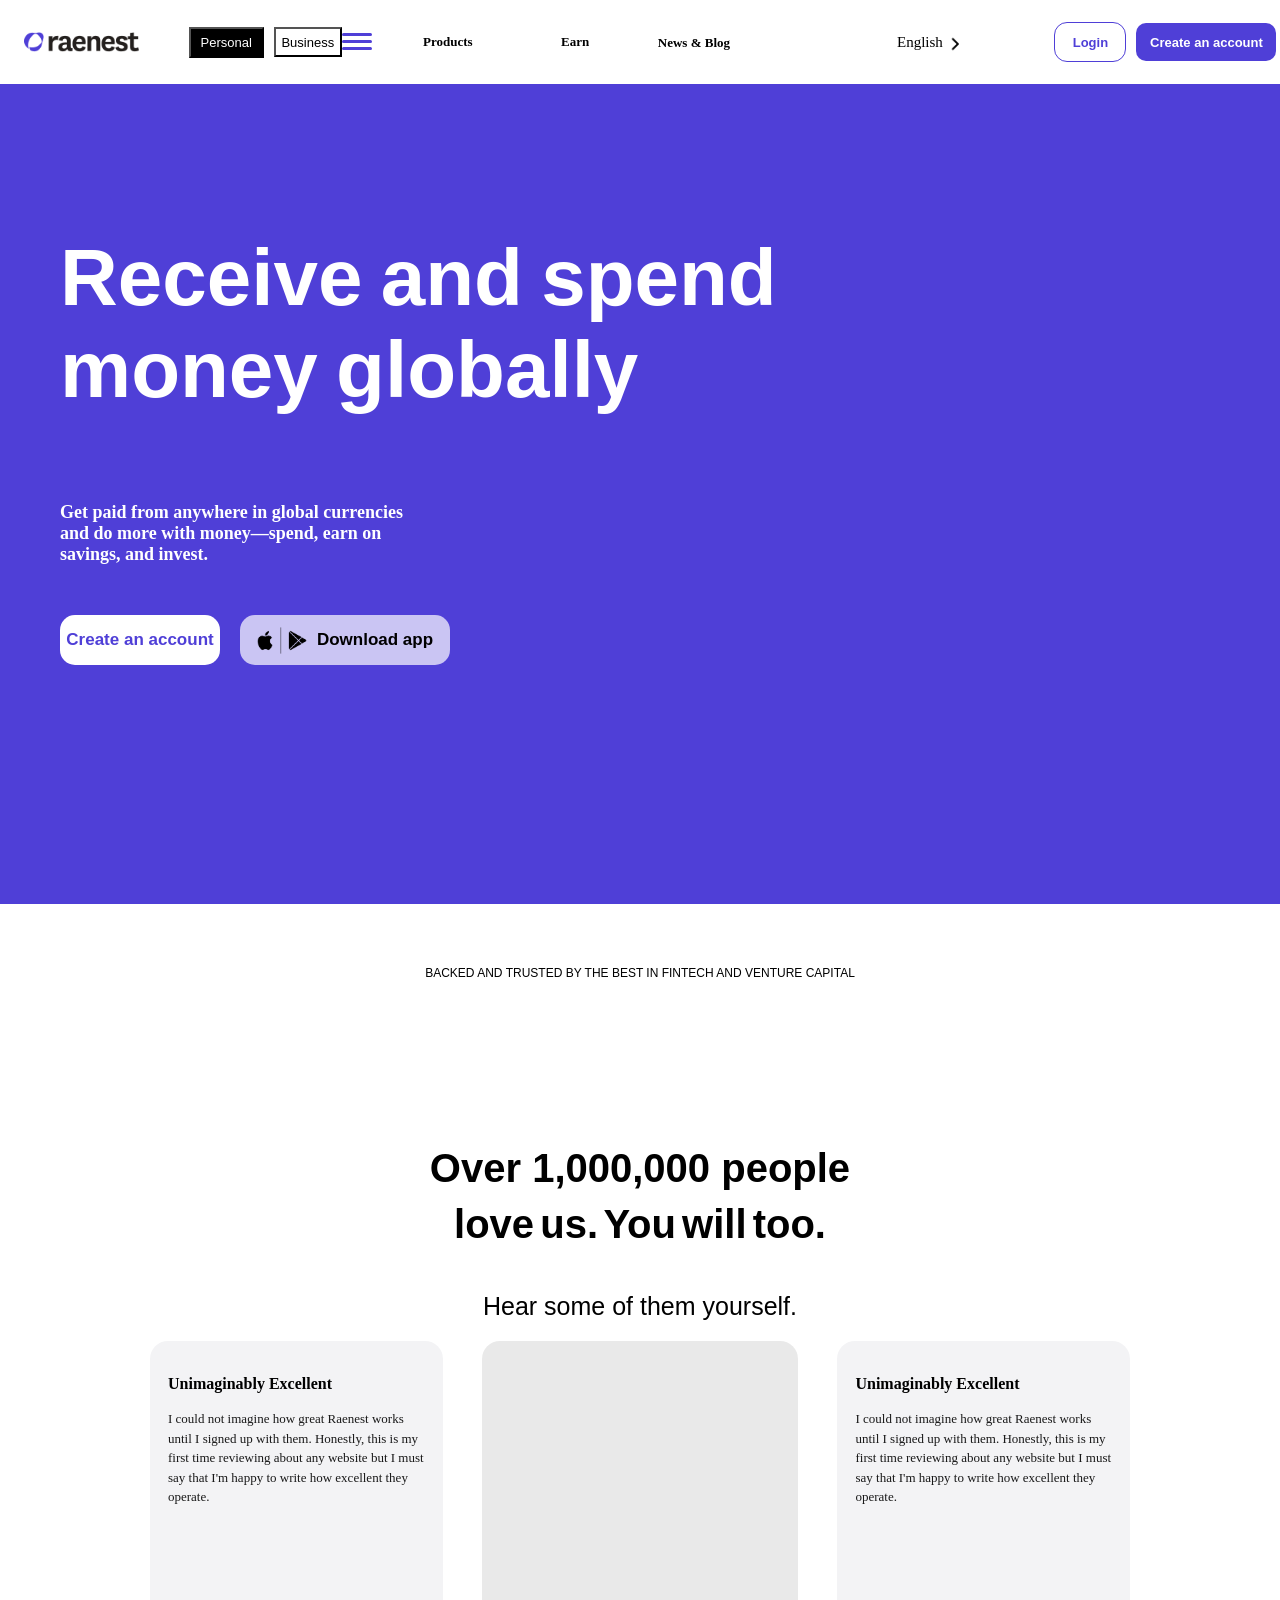
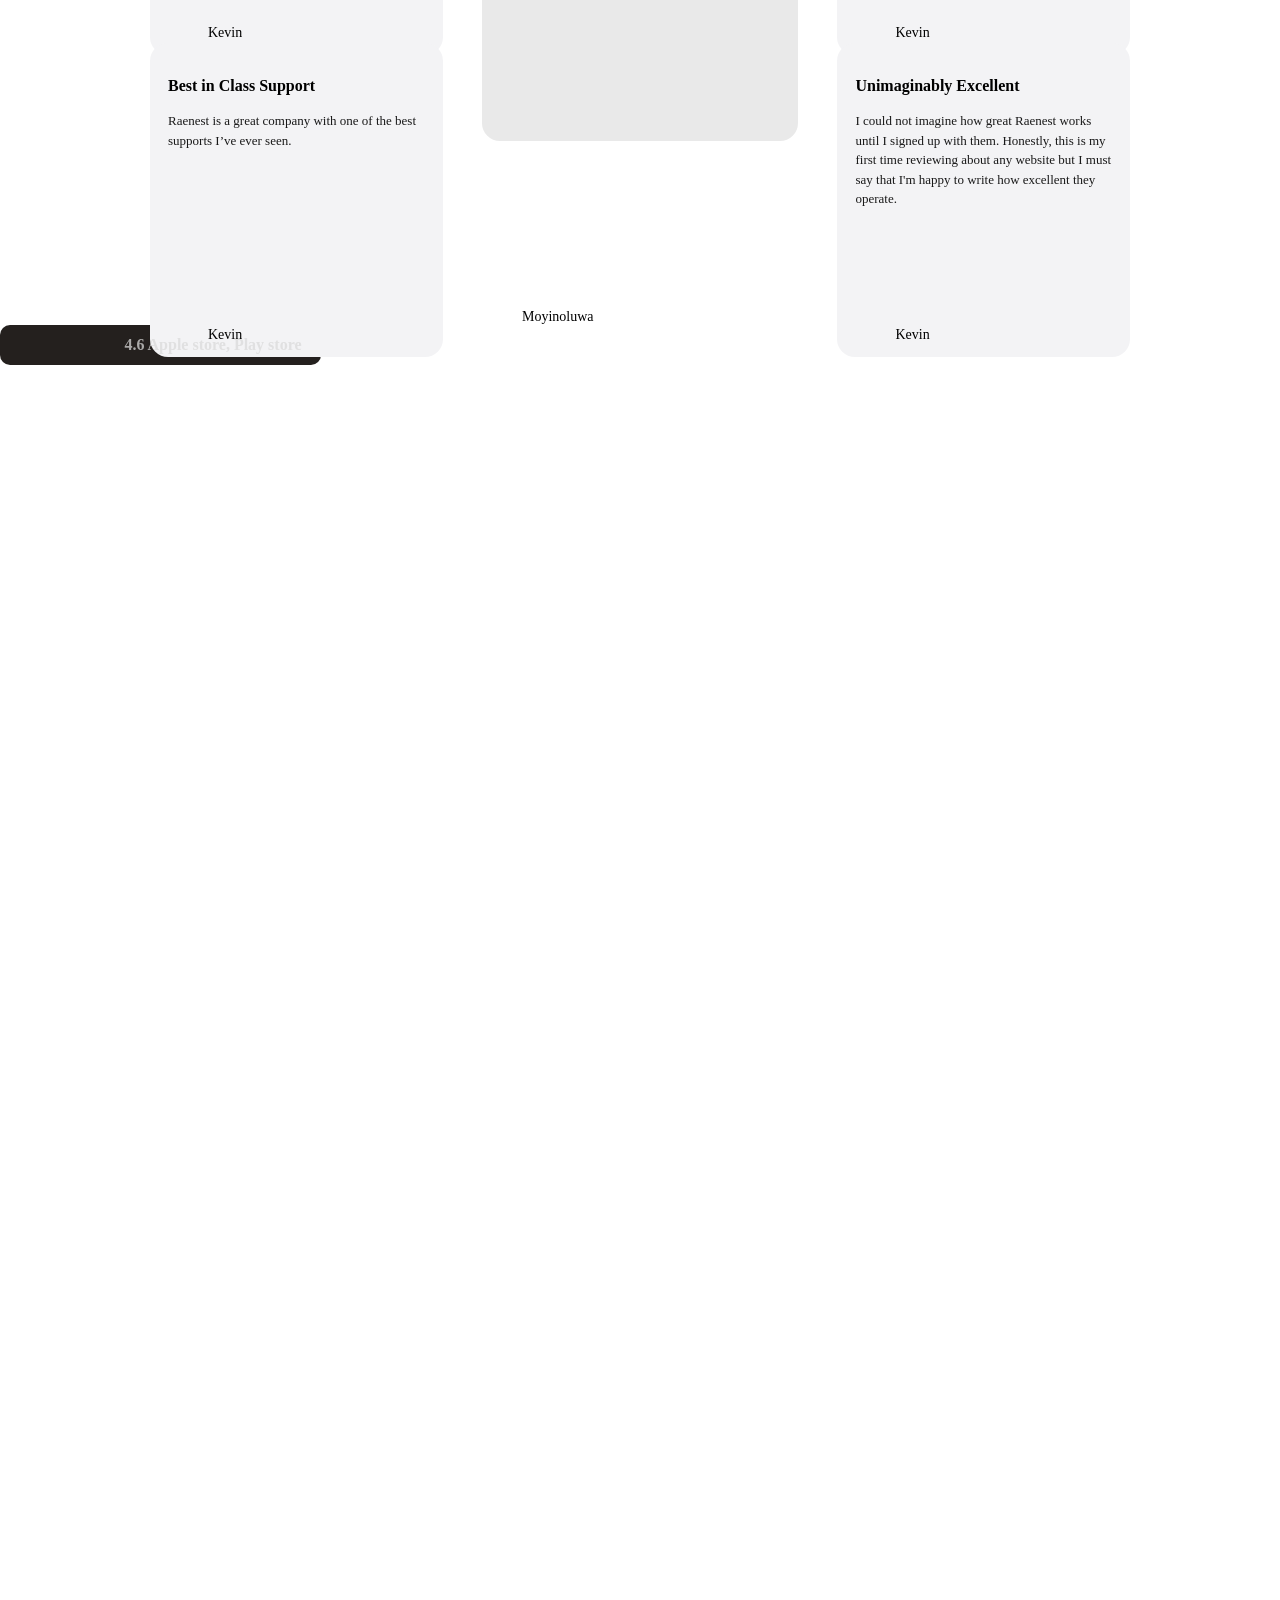
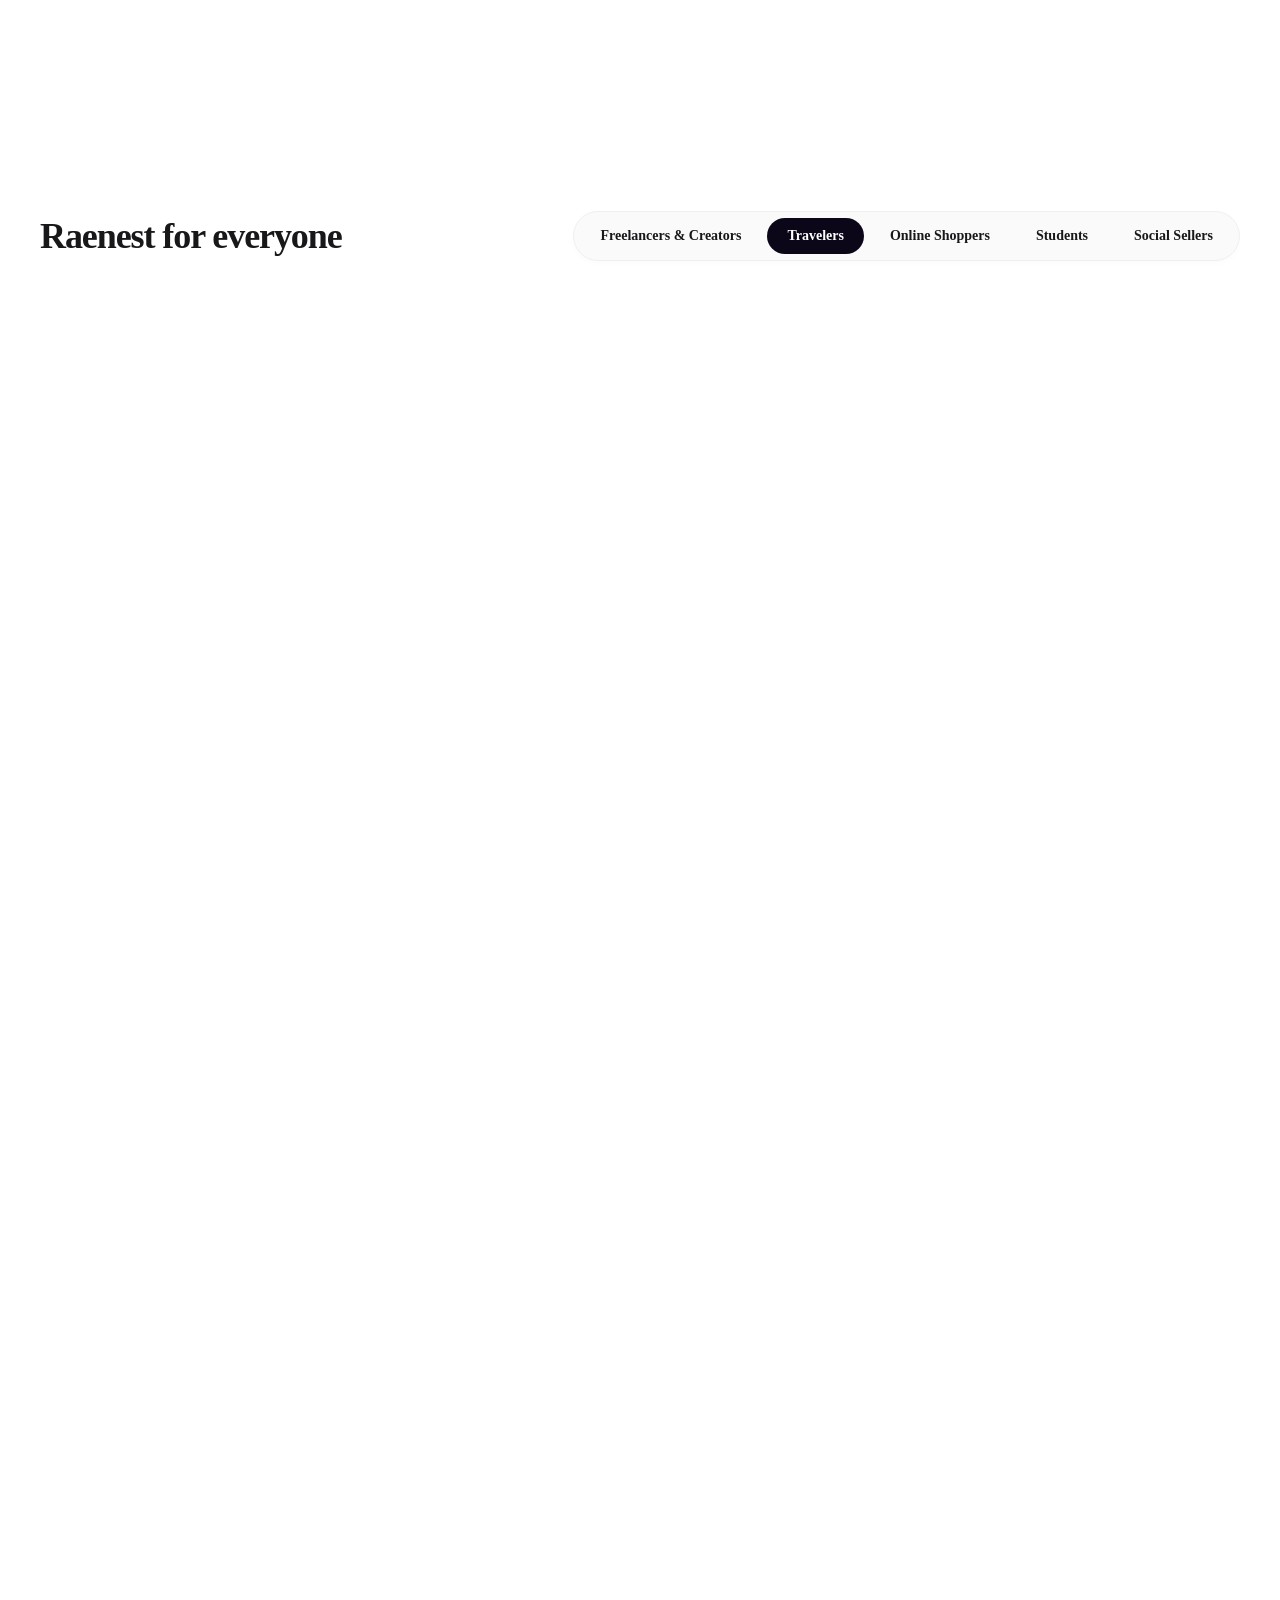
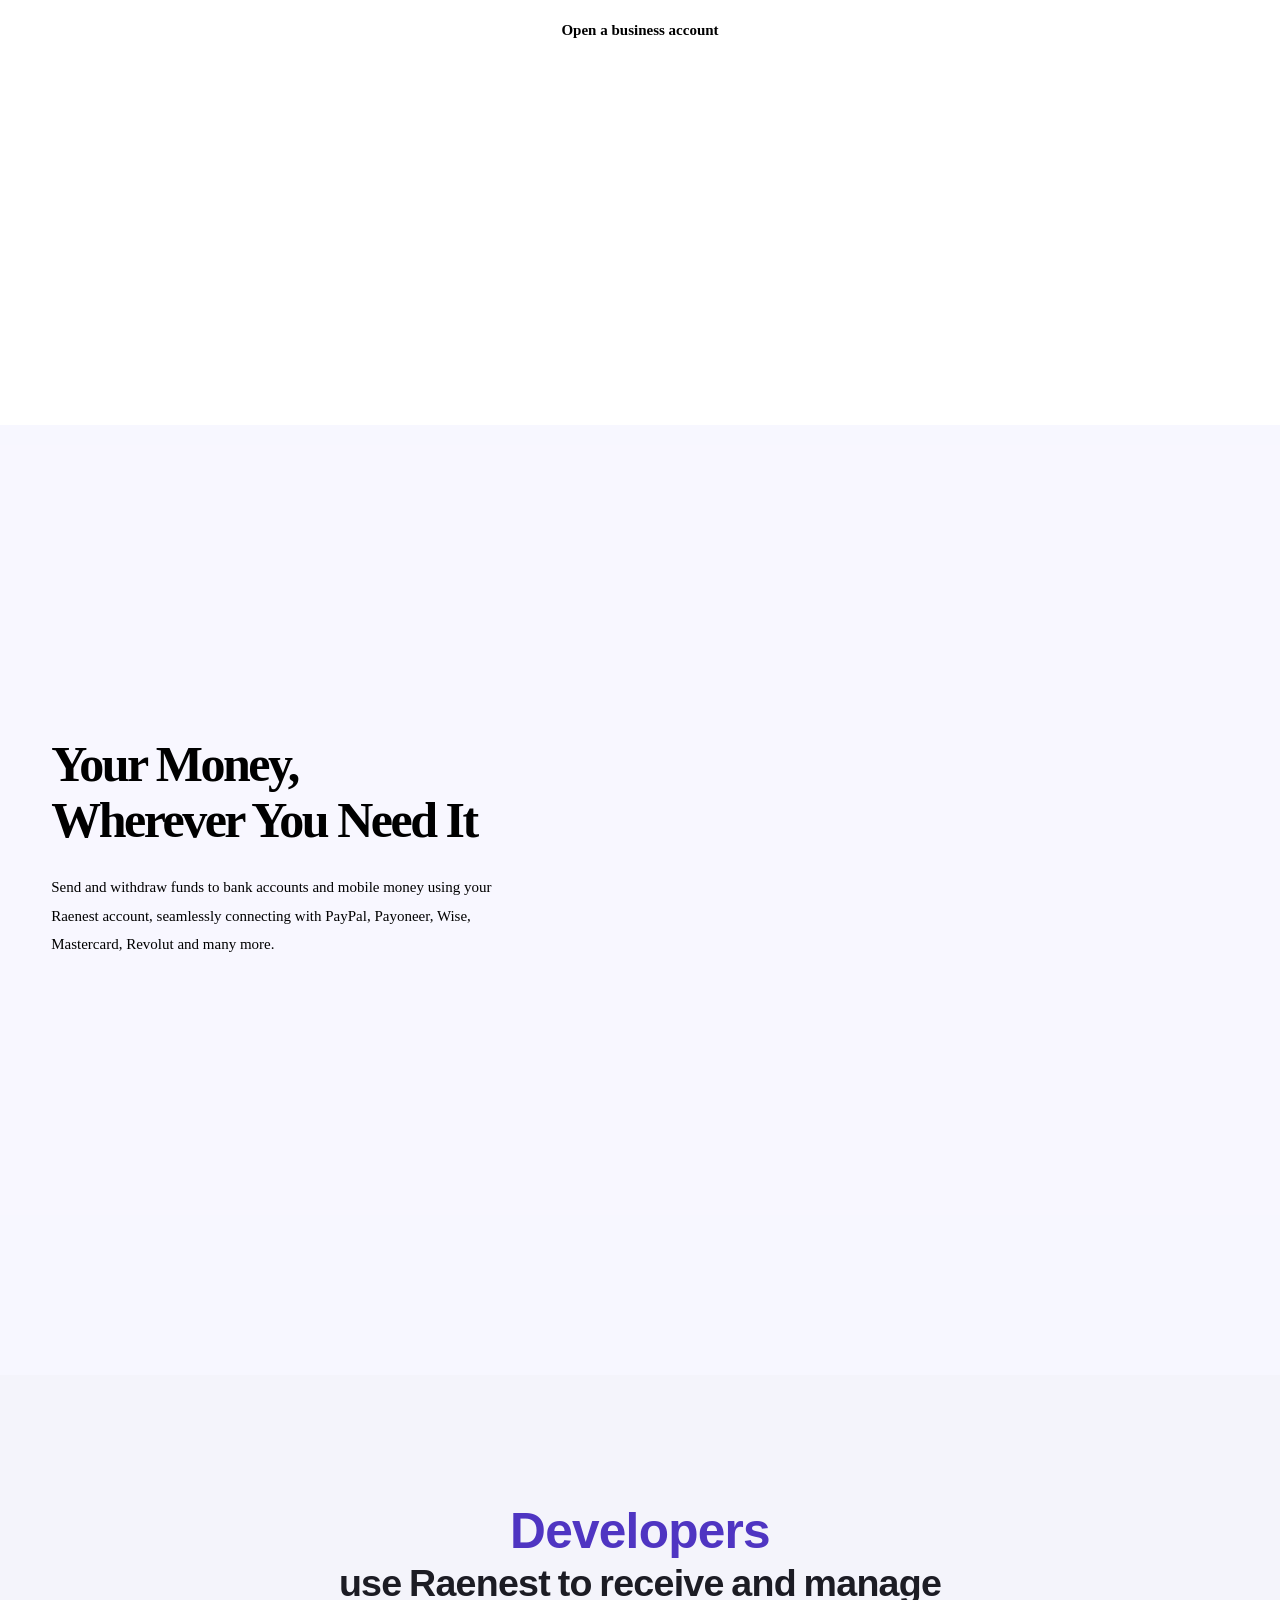
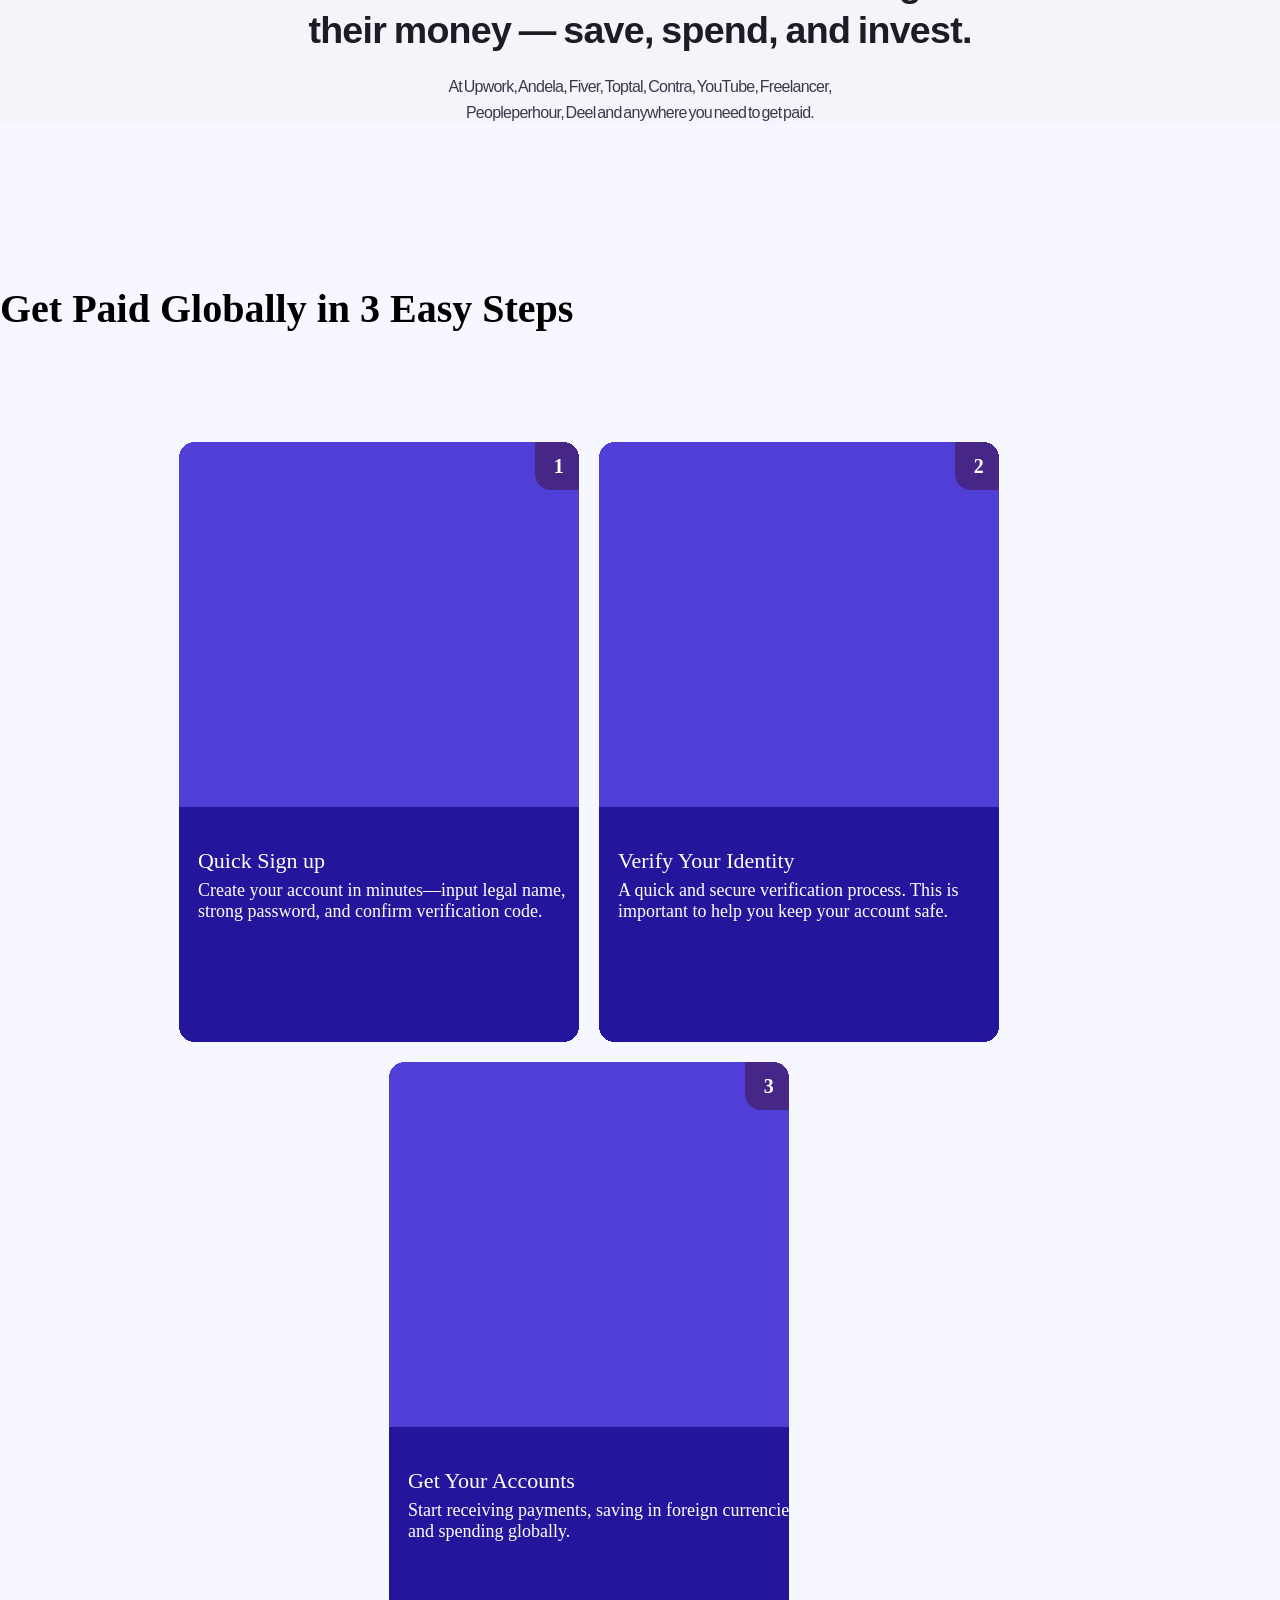
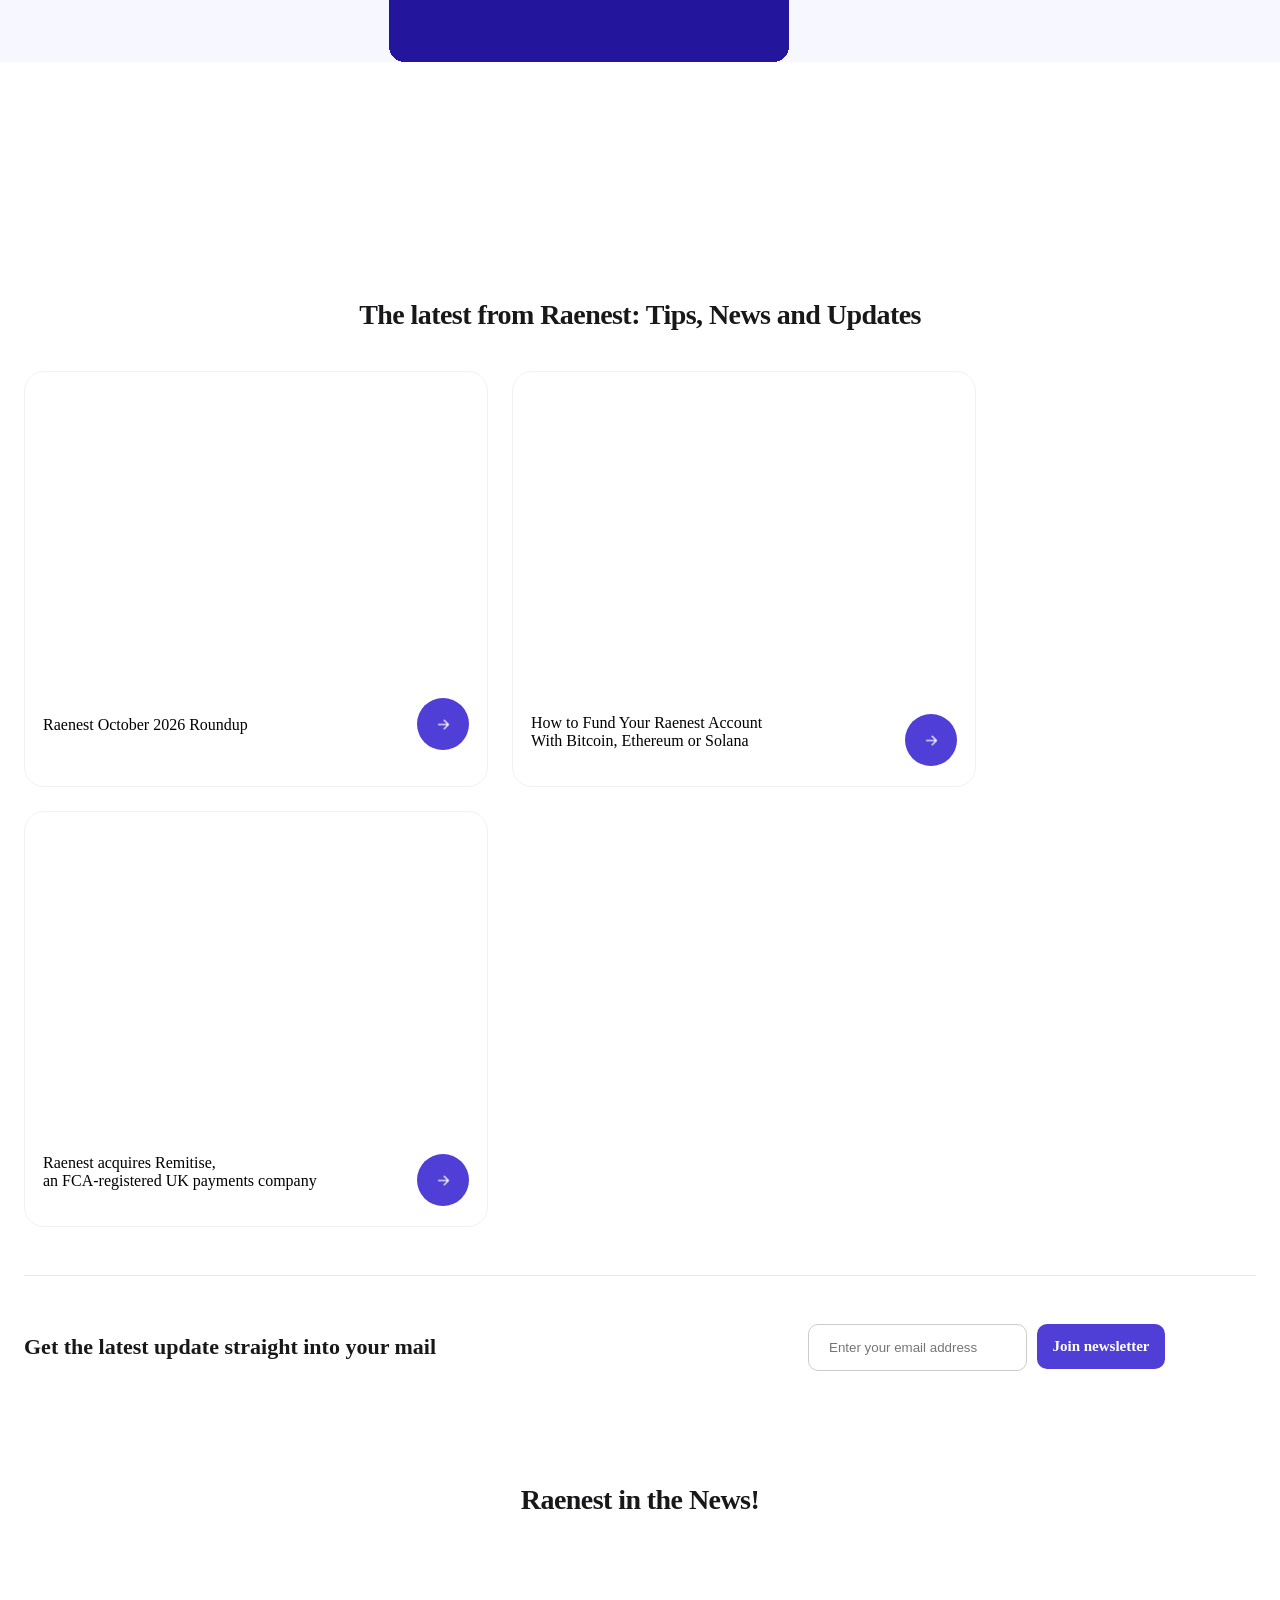
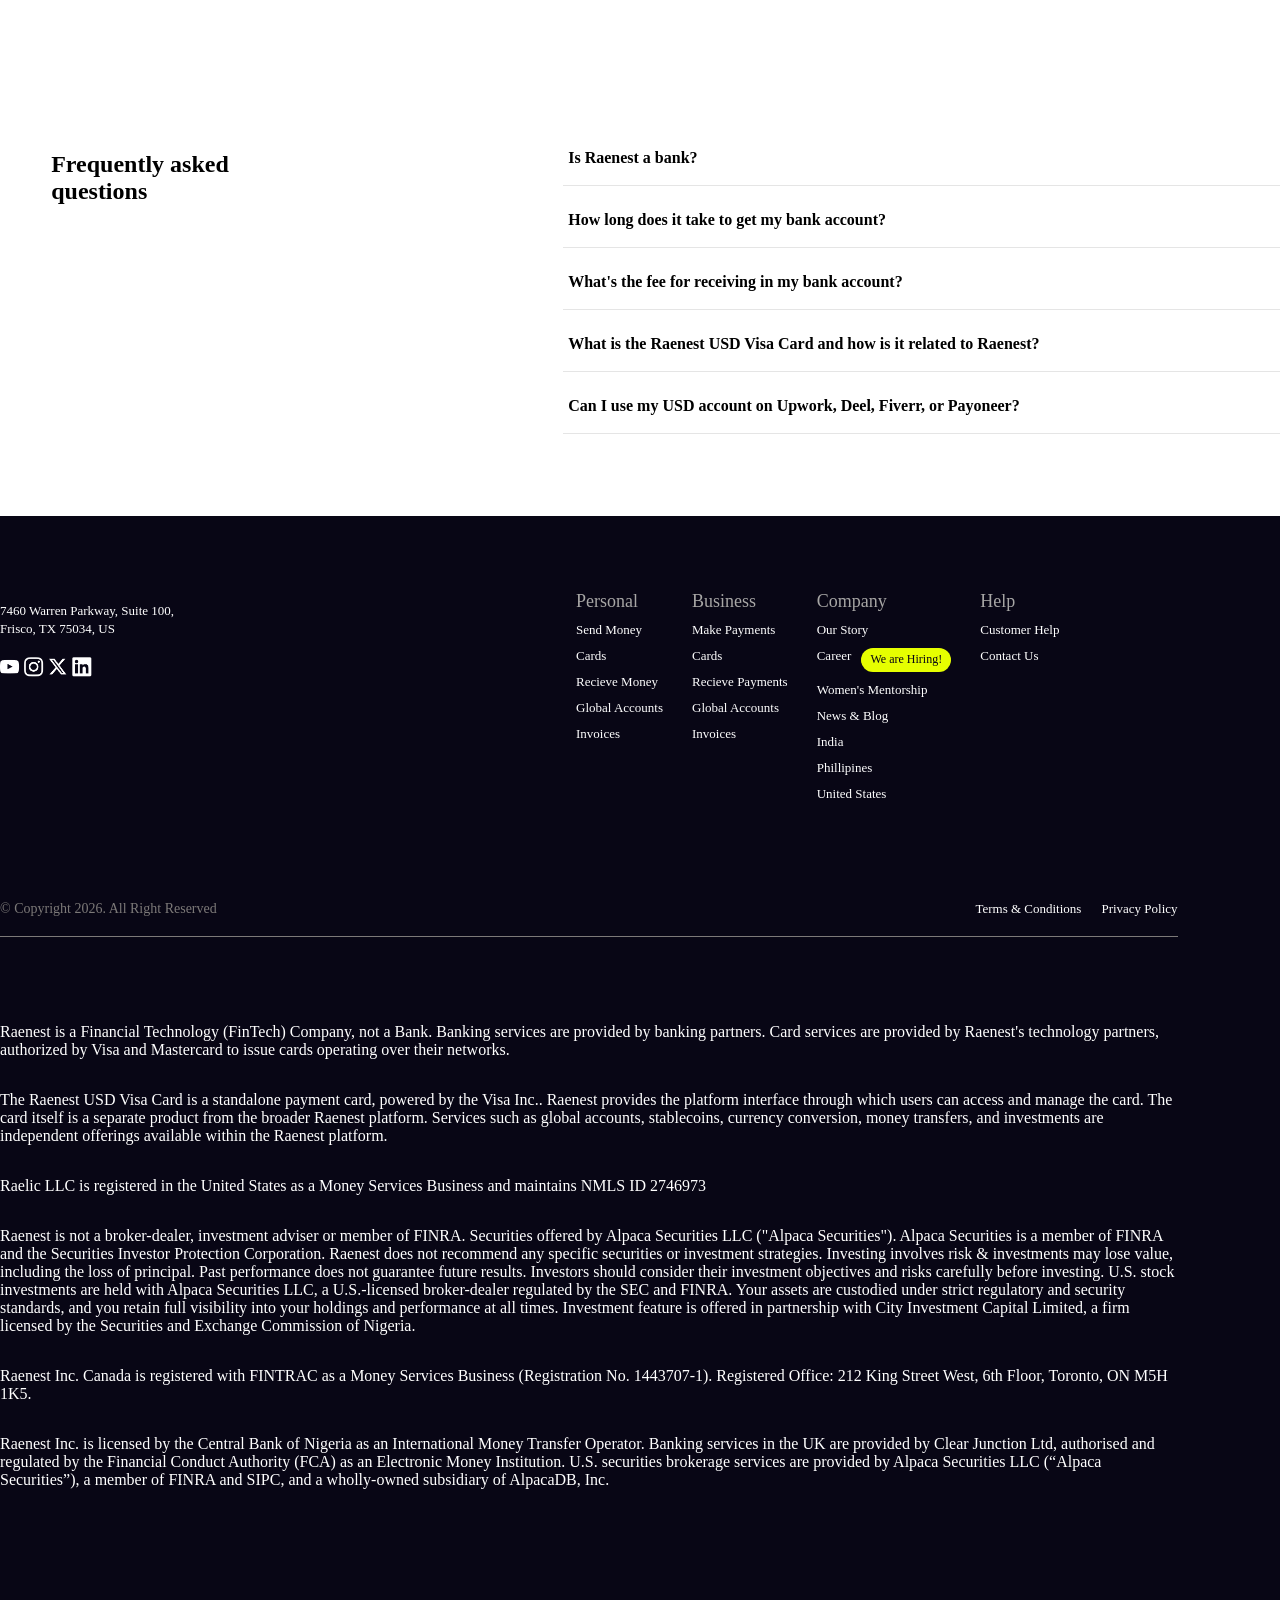
==== commit 136b59de: "salad" ====
--- a/index.html
+++ b/index.html
@@ -40,11 +40,246 @@
  </div>
 </div>
   
- <div class="menu-icon">
+
+<div class="menu-icon">
     <div class="saw"></div>
     <div class="ruit"></div>
     <div class="soka"></div>
 </div>
+
+
+<div class="toolspan">
+<div class="mobile-products-dropdown">
+
+<div class="awesome">
+<span class="yujiro">Products</span>
+
+<img src="image/arrowraenest.png" alt="" width="20px">
+</div>
+
+<div class="the-dropdown-products">
+
+      <div class="everytin">
+ <div class="datin">
+          <a href="https://www.raenest.com/send-money">
+             <div class="tina">
+         <div class="strez">
+            <img src="https://cdn.prod.website-files.com/67d8614570bbea9ea5932686/680ce2bf1e6a785ba85c13cb_Transfer.svg" alt="">
+         </div>
+         <div>
+          <div class="arrange">
+            <span class="oper">Send money</span>
+          <span class="ropl">Global Money transfer</span>
+          </div>
+         </div>
+      </div>
+          </a>
+ </div>
+
+  <div class="datin">
+       <a href="https://www.raenest.com/cards">
+         <div class="tina">
+         <div class="strez">
+            <img src="https://cdn.prod.website-files.com/67d8614570bbea9ea5932686/68239c0dc29e29453547ee6a_cards.svg" alt="">
+         </div>
+         <div>
+          <div class="arrange">
+            <span class="oper">Cards</span>
+          <span class="ropl">Virtual and physical cards for you</span>
+          </div>
+         </div>
+      </div>
+       </a>
+  </div>
+
+ <div class="datin">
+        <a href="https://www.raenest.com/receive-money">
+         <div class="tina">
+         <div class="strez">
+            <img src="https://cdn.prod.website-files.com/67d8614570bbea9ea5932686/680ce2a61e6a785ba85c078c_payment.svg" alt="">
+         </div>
+         <div>
+          <div class="arrange">
+            <span class="oper">Recieve Money</span>
+          <span class="ropl">Recieve money from over 190 countries</span>
+          </div>
+         </div>
+      </div>
+        </a>
+ </div>
+
+ <div class="datin">
+       <a href="https://www.raenest.com/global-accounts">
+          <div class="tina">
+         <div class="strez">
+            <img src="https://cdn.prod.website-files.com/67d8614570bbea9ea5932686/680ce2953da744757b732669_account.svg" alt="">
+         </div>
+         <div>
+          <div class="arrange">
+            <span class="oper">Global Accounts</span>
+          <span class="ropl">Multi-currency accounts easily accessible</span>
+          </div>
+         </div>
+      </div>
+       </a>
+ </div>
+
+  <div class="datin">
+       <a href="https://www.raenest.com/invoices">
+         <div class="tina">
+         <div class="strez">
+            <img src="https://cdn.prod.website-files.com/67d8614570bbea9ea5932686/680ce2d0e8ed903a584503c4_invoices.svg" alt="">
+         </div>
+         <div>
+          <div class="arrange">
+            <span class="oper">Invoices</span>
+          <span class="ropl">Smart invoicing for professionals</span>
+          </div>
+         </div>
+      </div>
+       </a>
+  </div>
+
+      <div class="datin">
+         <a href="https://www.raenest.com/us-stocks">
+            <div class="tina">
+         <div class="strez">
+            <img src="https://cdn.prod.website-files.com/67d8614570bbea9ea5932686/695ce6f93717922d4d1199cd_Investment.png" alt="">
+         </div>
+         <div>
+          <div class="arrange">
+            <span class="oper">US Stocks</span>
+          <span class="ropl">Buy U.S. Stocks on Raenest with ease</span>
+          </div>
+         </div>
+      </div>
+         </a>
+      </div>
+
+
+      <div class="datin">
+      <a href="https://www.raenest.com/upwork">
+         <div class="tina">
+      <div class="strez">
+            <img src="https://cdn.prod.website-files.com/67d8614570bbea9ea5932686/696a46376def75bcf4f008f6_Icon.png" alt="">
+         </div>
+         <div>
+          <div class="arrange">
+            <span class="oper">Upwork</span>
+          <span class="ropl">Upwork earnings to Raenest
+         in under one hour</span>
+          </div>
+         </div>
+      </div>
+      </a>
+      </div>
+
+      <div class="datin global">
+         <a href="https://www.raenest.com/stablecoins">
+            <div class="tina">
+         <div class="strez">
+            <img src="https://cdn.prod.website-files.com/67d8614570bbea9ea5932686/696a7dbfd07b3600199ad467_Item.png" alt="" class="fork">
+         </div>
+         <div>
+          <div class="arrange">
+            <span class="oper">Stablecoins</span>
+          <span class="ropl">Recieve USDC & USDT on Raenest</span>
+          </div>
+         </div>
+      </div>
+         </a>
+      </div>
+
+      <div class="line"></div>
+
+<div class="orochi">
+    <div class="datin">
+     <a href="">
+      <div class="tina">
+         <div class="strez whez">
+            <img src="https://cdn.prod.website-files.com/67d8614570bbea9ea5932686/680cdeb440cf5aaab70cf89a_Transfer.svg" alt="">
+         </div>
+         <div>
+          <div class="arrange">
+            <span class="oper">Make Payments</span>
+          <span class="ropl">Global Money transfer</span>
+          </div>
+         </div>
+      </div>
+     </a>
+ </div>
+
+<div class="datin">
+         <a href="">
+            <div class="tina">
+         <div class="strez whez">
+            <img src="https://cdn.prod.website-files.com/67d8614570bbea9ea5932686/680cde6cfcd2063f0f42a850_card.svg" alt="">
+         </div>
+         <div>
+          <div class="arrange">
+            <span class="oper">Cards</span>
+          <span class="ropl">Virtual and physical cards for you</span>
+          </div>
+         </div>
+      </div>
+         </a>
+</div>
+
+  <div class="datin">
+       <a href="">
+         <div class="tina">
+         <div class="strez whez">
+            <img src="https://cdn.prod.website-files.com/67d8614570bbea9ea5932686/680cdeccfcd2063f0f42dee3_payment.svg" alt="">
+         </div>
+         <div>
+          <div class="arrange">
+            <span class="oper">Recieve Payments</span>
+          <span class="ropl">Recieve money from anywhere in the world</span>
+          </div>
+         </div>
+      </div>
+       </a>
+  </div>
+
+  <div class="datin">
+       <a href="">
+         <div class="tina">
+         <div class="strez whez">
+            <img src="https://cdn.prod.website-files.com/67d8614570bbea9ea5932686/680cde85bc4bdc0ef62cf41f_account.svg" alt="">
+         </div>
+         <div>
+          <div class="arrange">
+            <span class="oper">Global Accounts</span>
+          <span class="ropl">Multi-currency accounts easily accessible</span>
+          </div>
+         </div>
+      </div>
+       </a>
+  </div>
+
+   <div class="datin">
+         <a href="">
+            <div class="tina">
+         <div class="strez whez">
+            <img src="https://cdn.prod.website-files.com/67d8614570bbea9ea5932686/680cdef49f546840cd473b5b_Invoices.svg" alt="">
+         </div>
+         <div>
+          <div class="arrange">
+            <span class="oper">Invoices</span>
+          <span class="ropl">Smart invoicing for professionals</span>
+          </div>
+         </div>
+      </div>
+         </a>
+   </div>
+</div>
+
+
+</div>
+   </div>
+</div>
+</div>
+
 </div>
  <div class="amazin">
  <div class="john-wick">
@@ -919,7 +1154,7 @@
 </div></div></a><a href="" class="card">
 <div class="terro panda"></div>
 <div class="sapphire">
-<p class="card-title">How to Fund Your Raenest Account With Bitcoin, Ethereum or Solana</p>
+<p class="card-title">How to Fund Your  Raenest Account <br> With Bitcoin, Ethereum or Solana</p>
 <div class="tern">
 <img src="image/arrowhite.png" alt="" width="15px">
 </div>
@@ -929,7 +1164,7 @@
 <div class="terro bauire">
 </div>
   <div class="sapphire">
-<p class="card-title">Raenest acquires Remitise, an FCA-registered UK payments company</p>
+<p class="card-title">Raenest acquires Remitise, <br> an FCA-registered UK payments company</p>
 <div class="tern">
 <img src="image/arrowhite.png" alt="" width="15px">
  </div>
@@ -1161,6 +1396,8 @@
     menuIcon.classList.toggle("open");
 });
 
+
+
 </script>
 </body>
 </html>
--- a/raenest.css
+++ b/raenest.css
@@ -27,6 +27,7 @@
     z-index: 10;
     background-color: white;
     padding: 0px;
+    position: relative;
  } 
  @media (min-width: 1024px) and (max-width: 1229px)
  {
@@ -293,6 +294,57 @@
     align-items: center;
 }
 
+.awesome{
+    width: 100%;
+    padding: 10px;
+    display: flex;
+    justify-content: space-between;
+    align-items: center;
+    justify-self: center;
+}
+
+.toolspan {
+    position: absolute;
+    top: 100%;
+    left: 0;
+    width: 100%;
+    height: 100vh;
+    background-color: white;
+    box-sizing: border-box;
+    display: none;
+    z-index: 1000;
+    overflow-y: scroll;
+}
+
+.menu-icon.open + .toolspan {
+    display: block;
+}
+.the-dropdown-products{
+    background-color: white;
+   width: 100%;
+   
+   position: absolute;
+   border-radius: 15px;
+   top: 90%;
+   overflow-y: scroll;
+   bottom: auto;
+   padding: 10px 10px 40px 10px;
+   display: none;
+   
+   align-self: center;
+   justify-self: center;
+}
+.mobile-products-dropdown{
+
+    width: 100%;
+    position: relative;
+    min-height: 60px;
+
+}
+.mobile-products-dropdown:hover .the-dropdown-products{
+    display: block;
+}
+
 .menu-icon {
     position: relative;
     width: 30px;
@@ -322,7 +374,8 @@
     top: 17px;
 }
 
-/* When clicked */
+
+
 .menu-icon.open .saw {
     top: 10px;
     transform: rotate(45deg);
@@ -2106,9 +2159,10 @@
 }
 
 
-.giden{
-  display: grid;
-  grid-template-columns: repeat(3, 1fr);
+.giden {
+  display: flex;
+  flex-wrap: wrap;
+ 
   gap: 24px;
 }
 .conta{
@@ -2465,7 +2519,7 @@
     align-items: center;
     
     width: 100%;
-    overflow-x: hidden;    
+     
    
     z-index: 10;
     background-color: white;
@@ -2982,7 +3036,7 @@
     align-items: center;
     
     width: 100%;
-    overflow-x: hidden;    
+        
    
     z-index: 10;
     background-color: white;
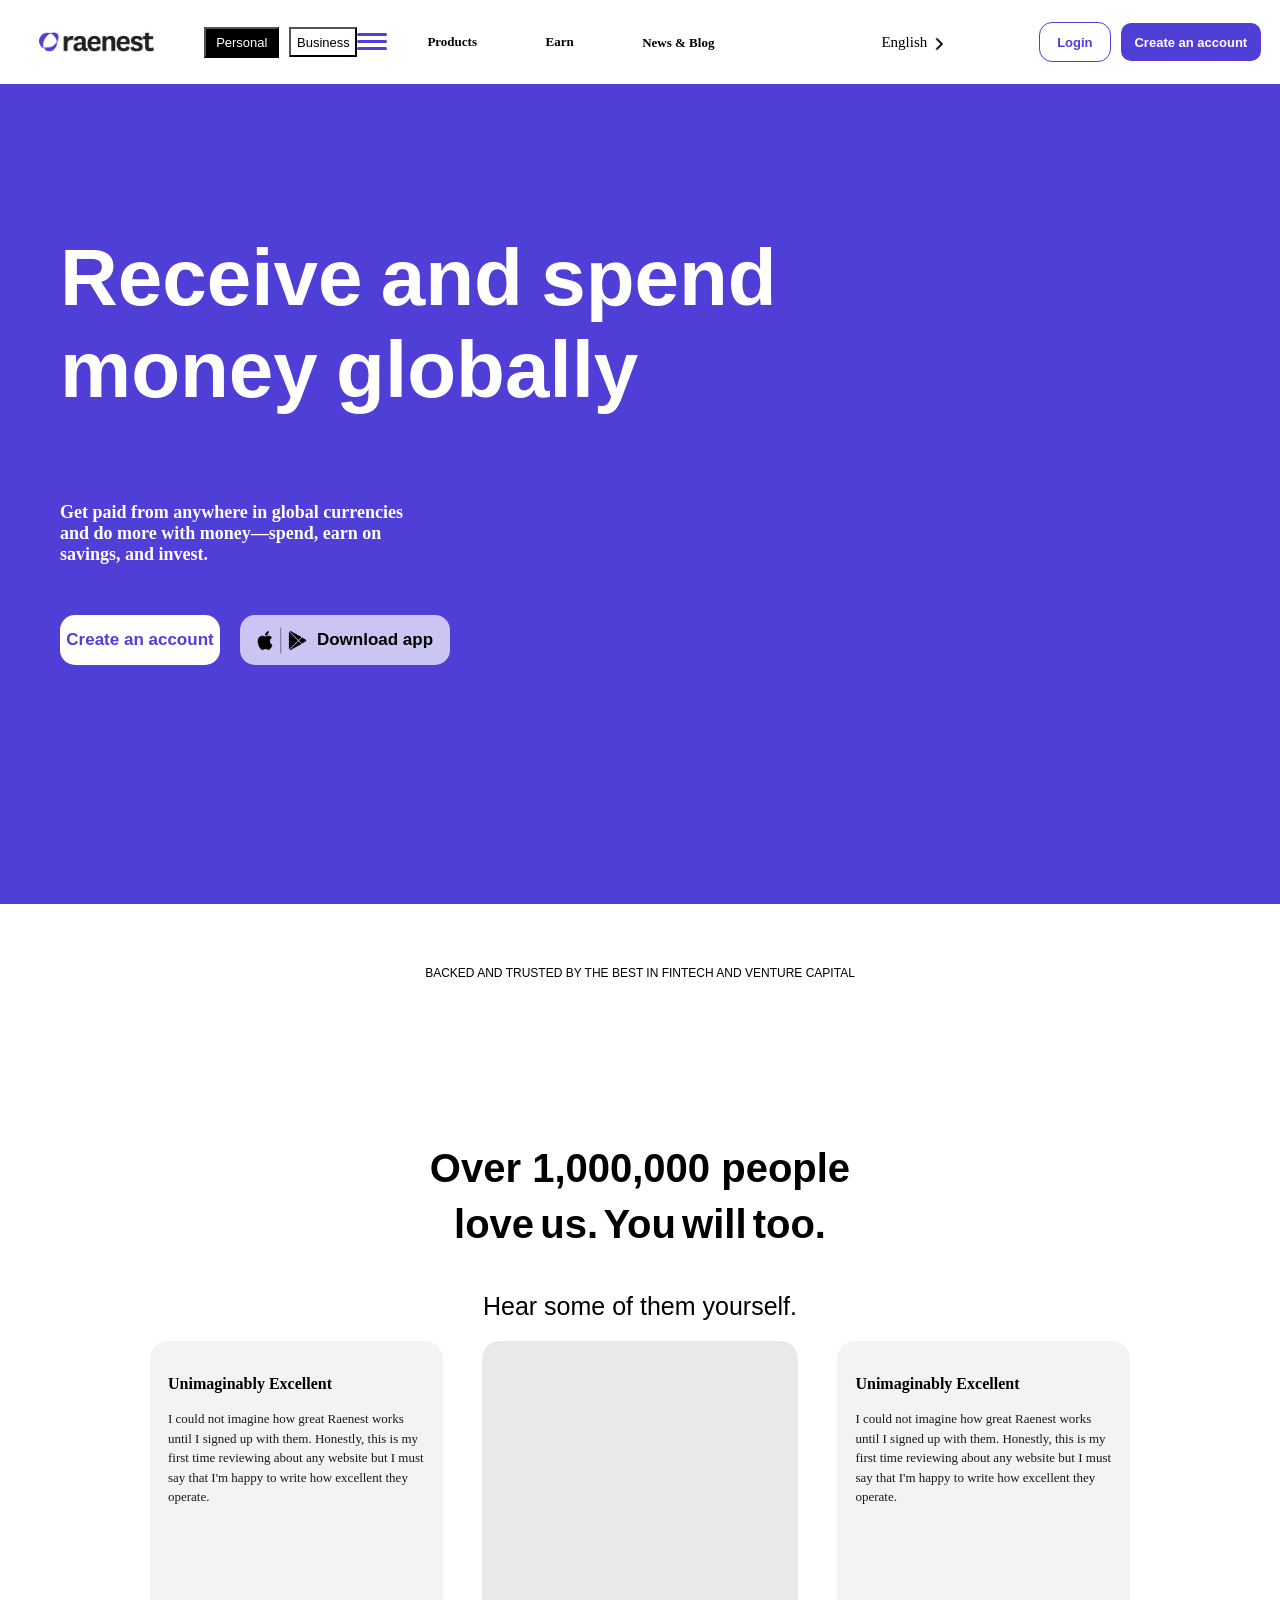
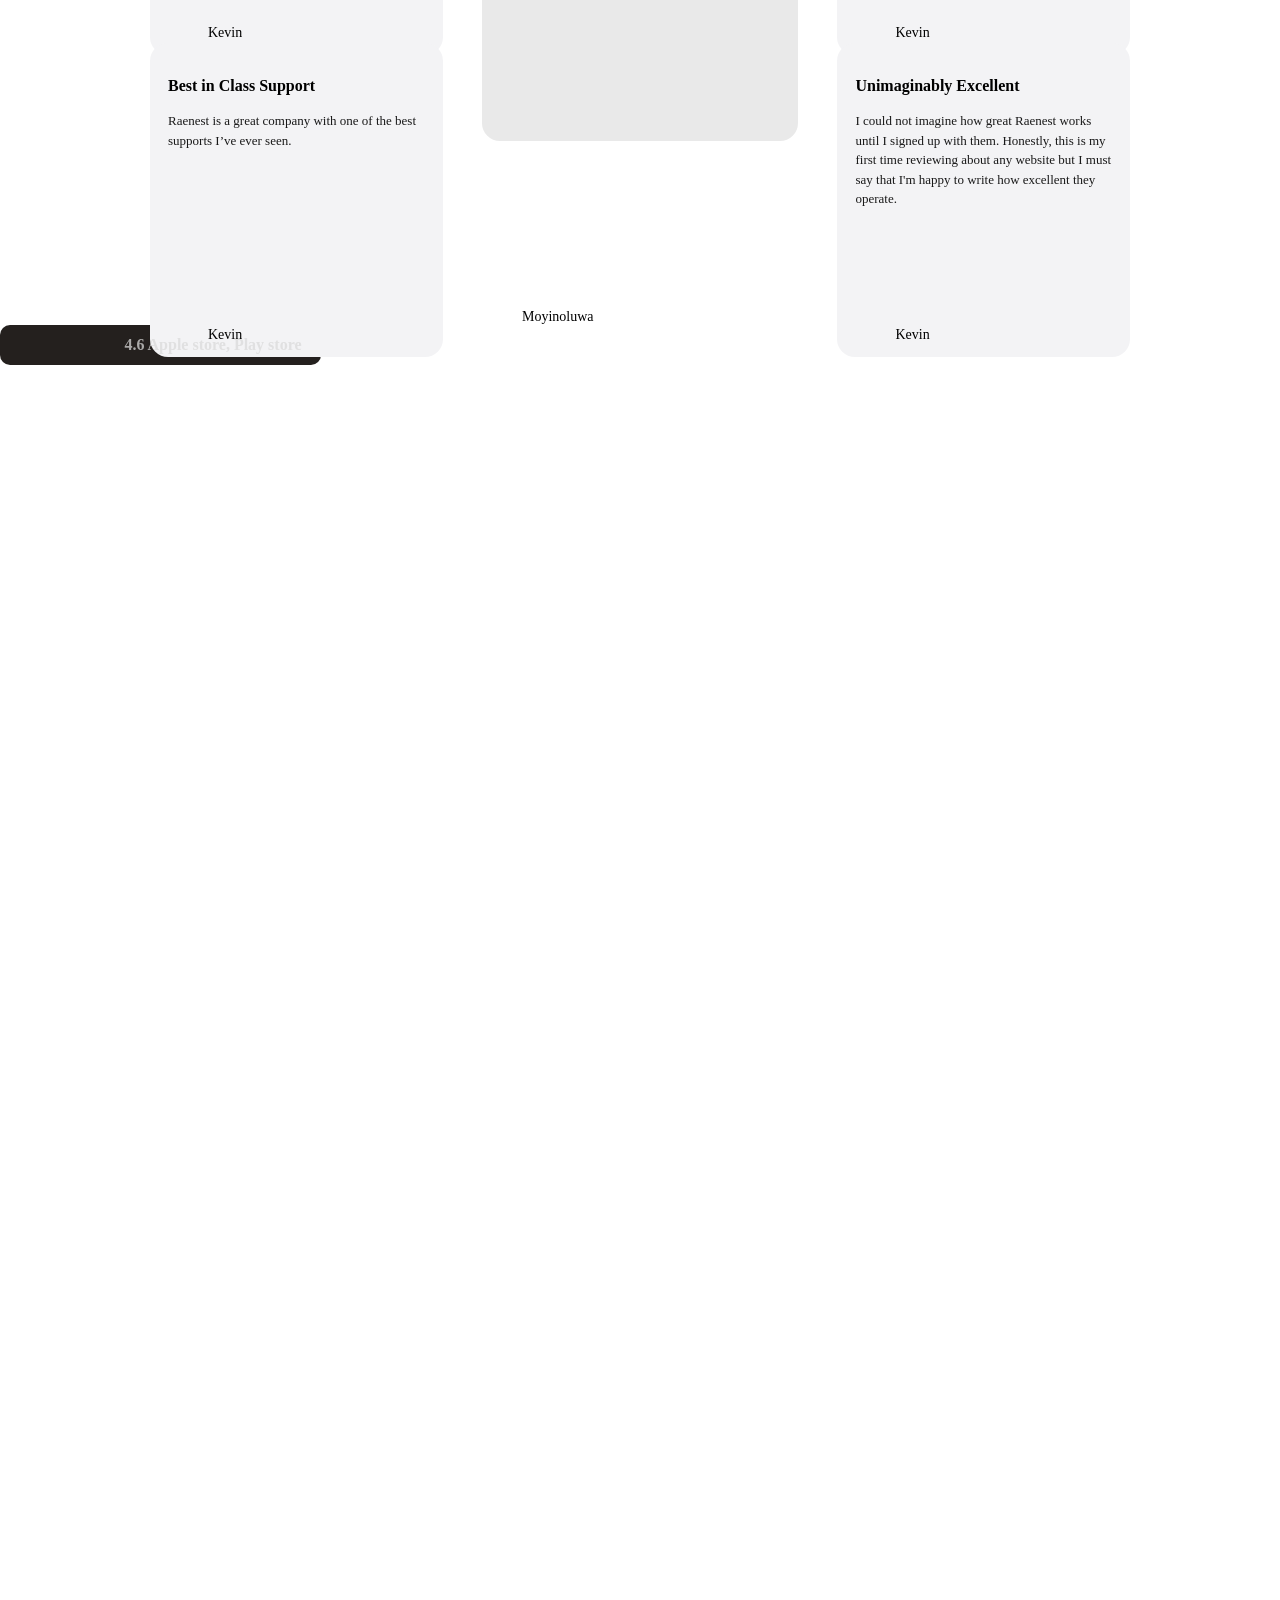
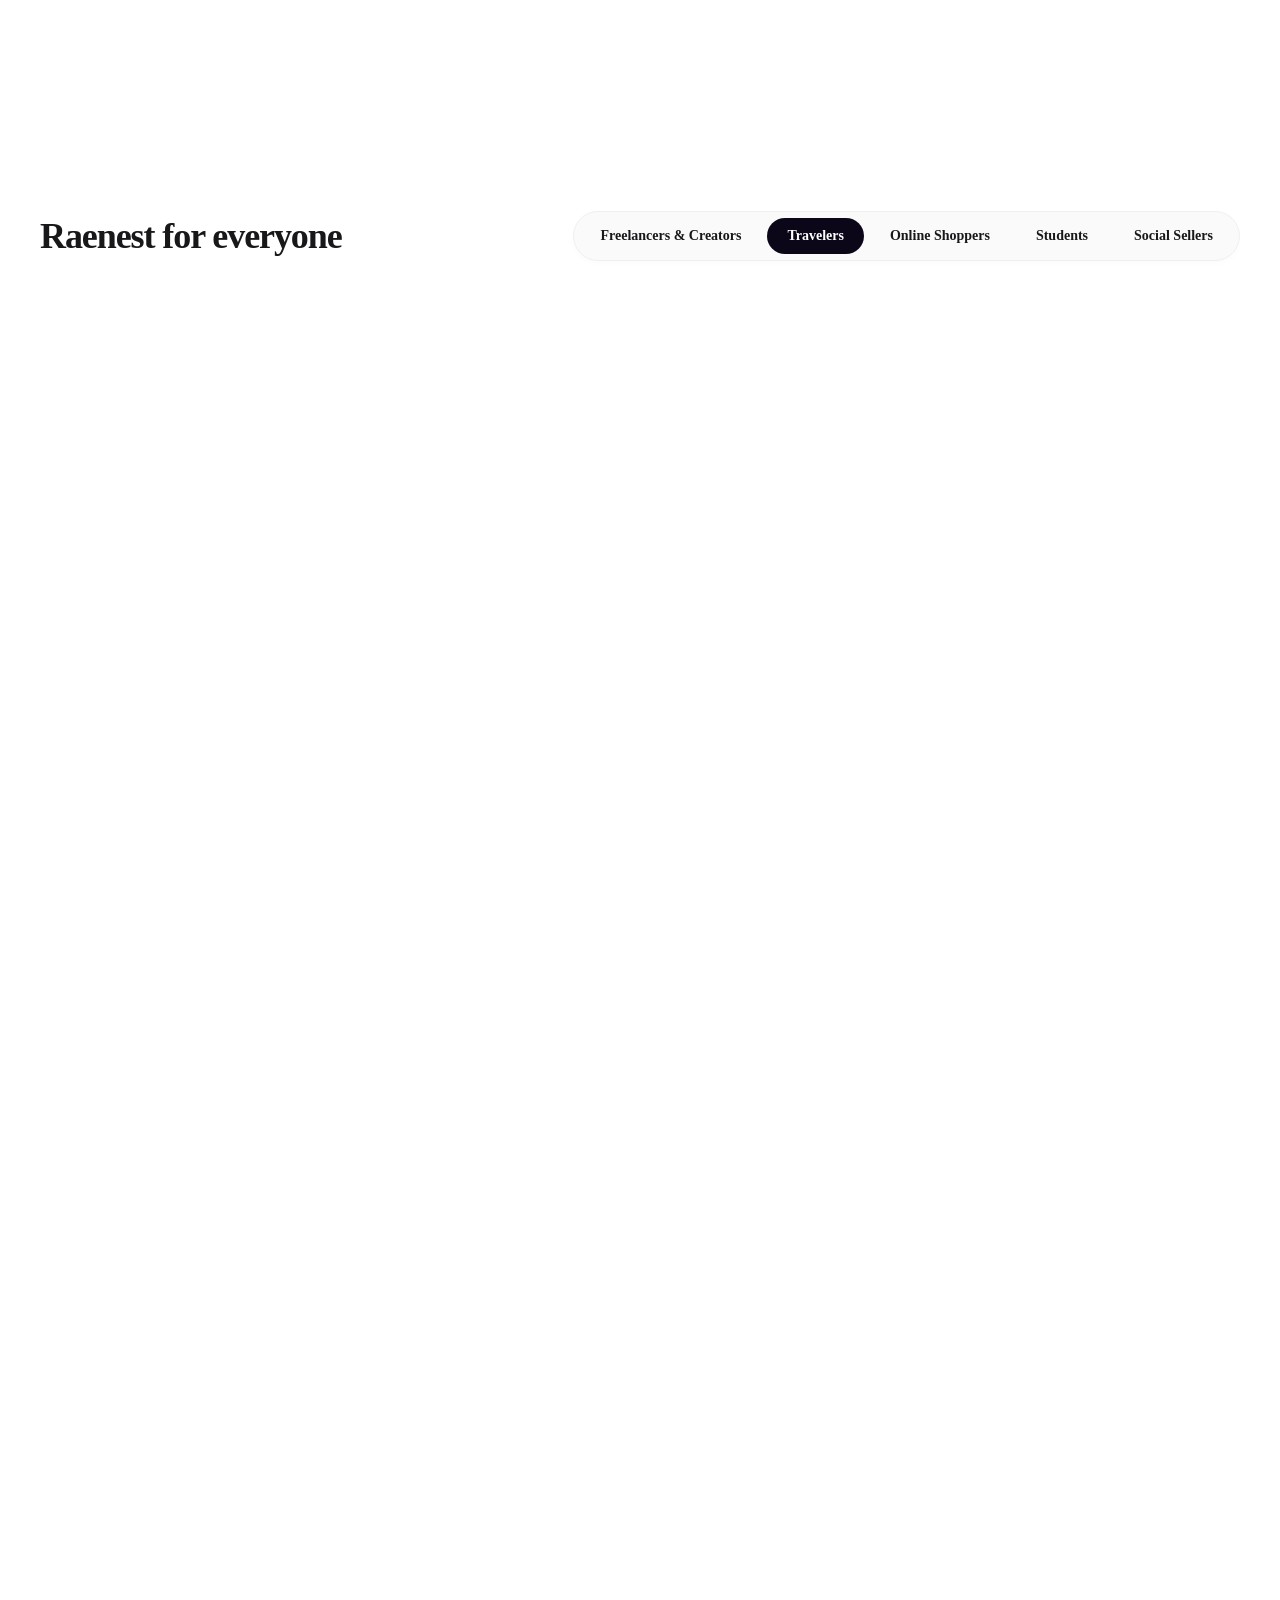
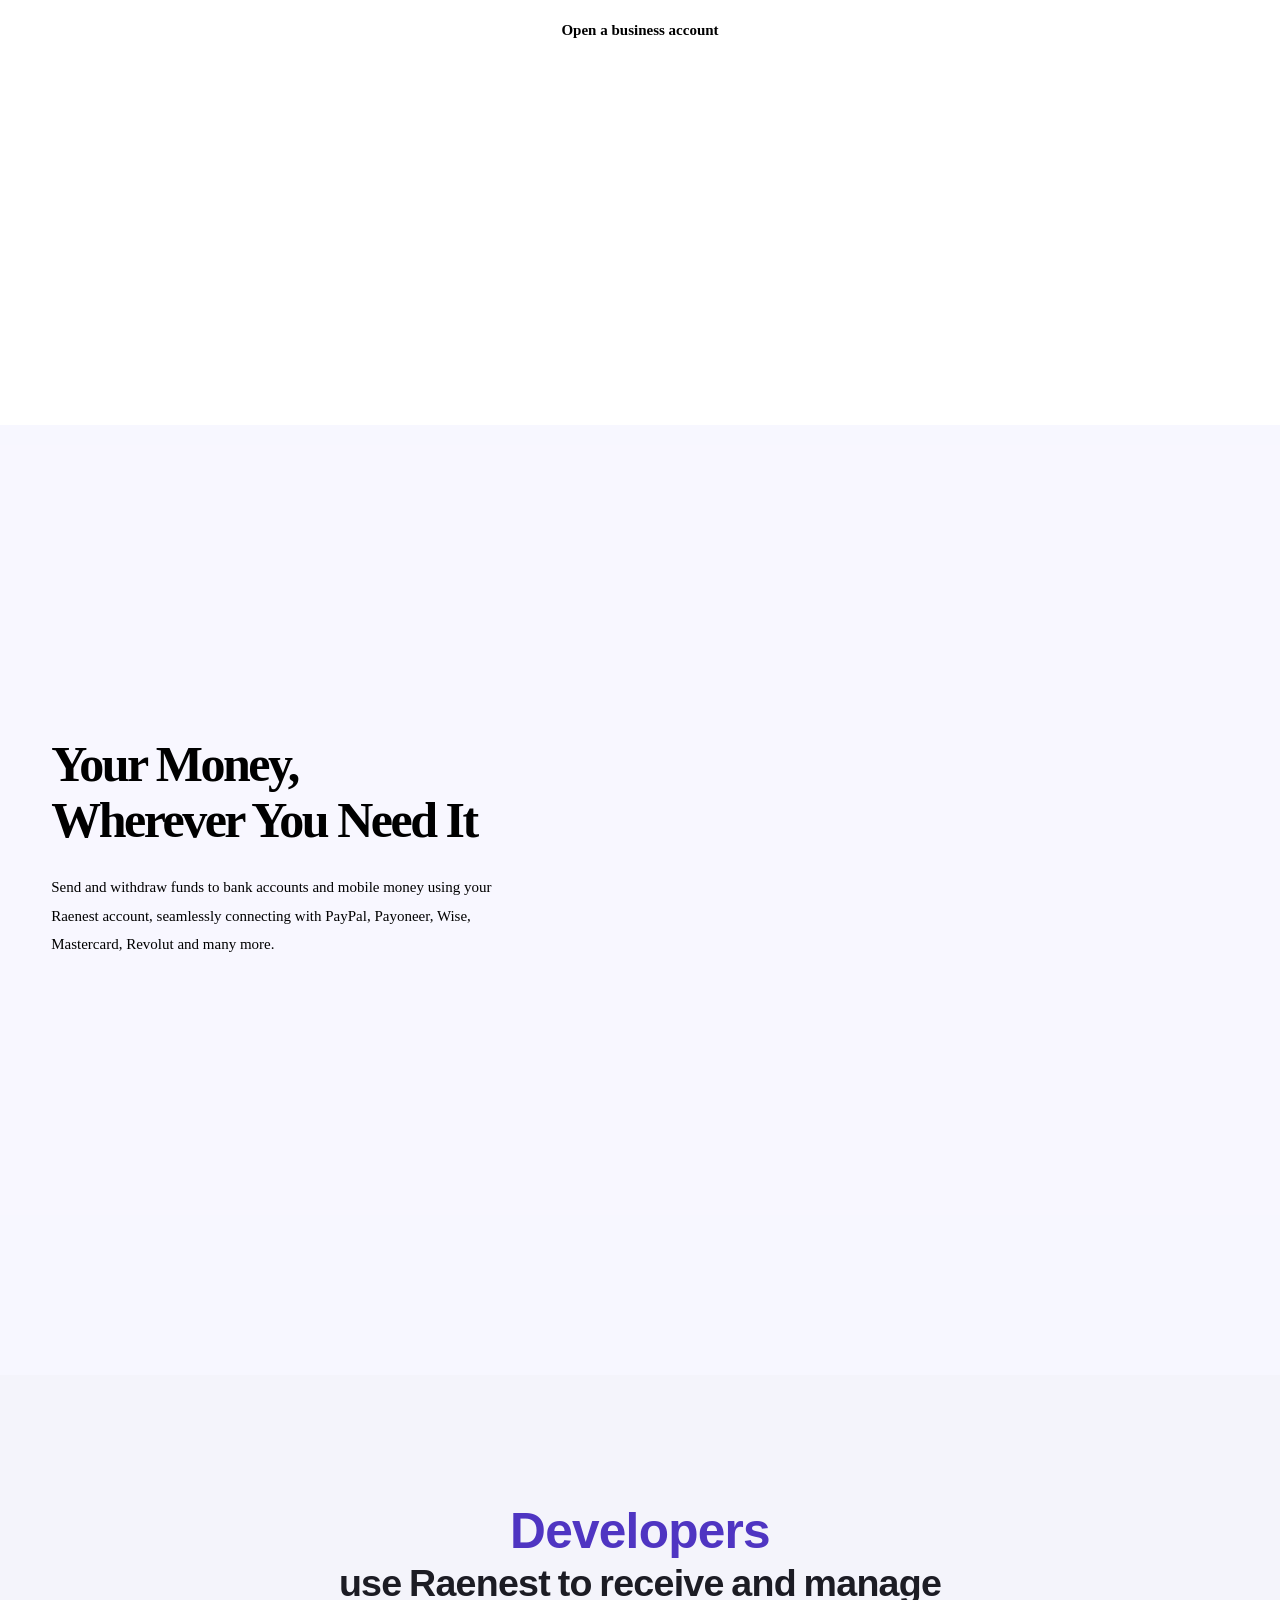
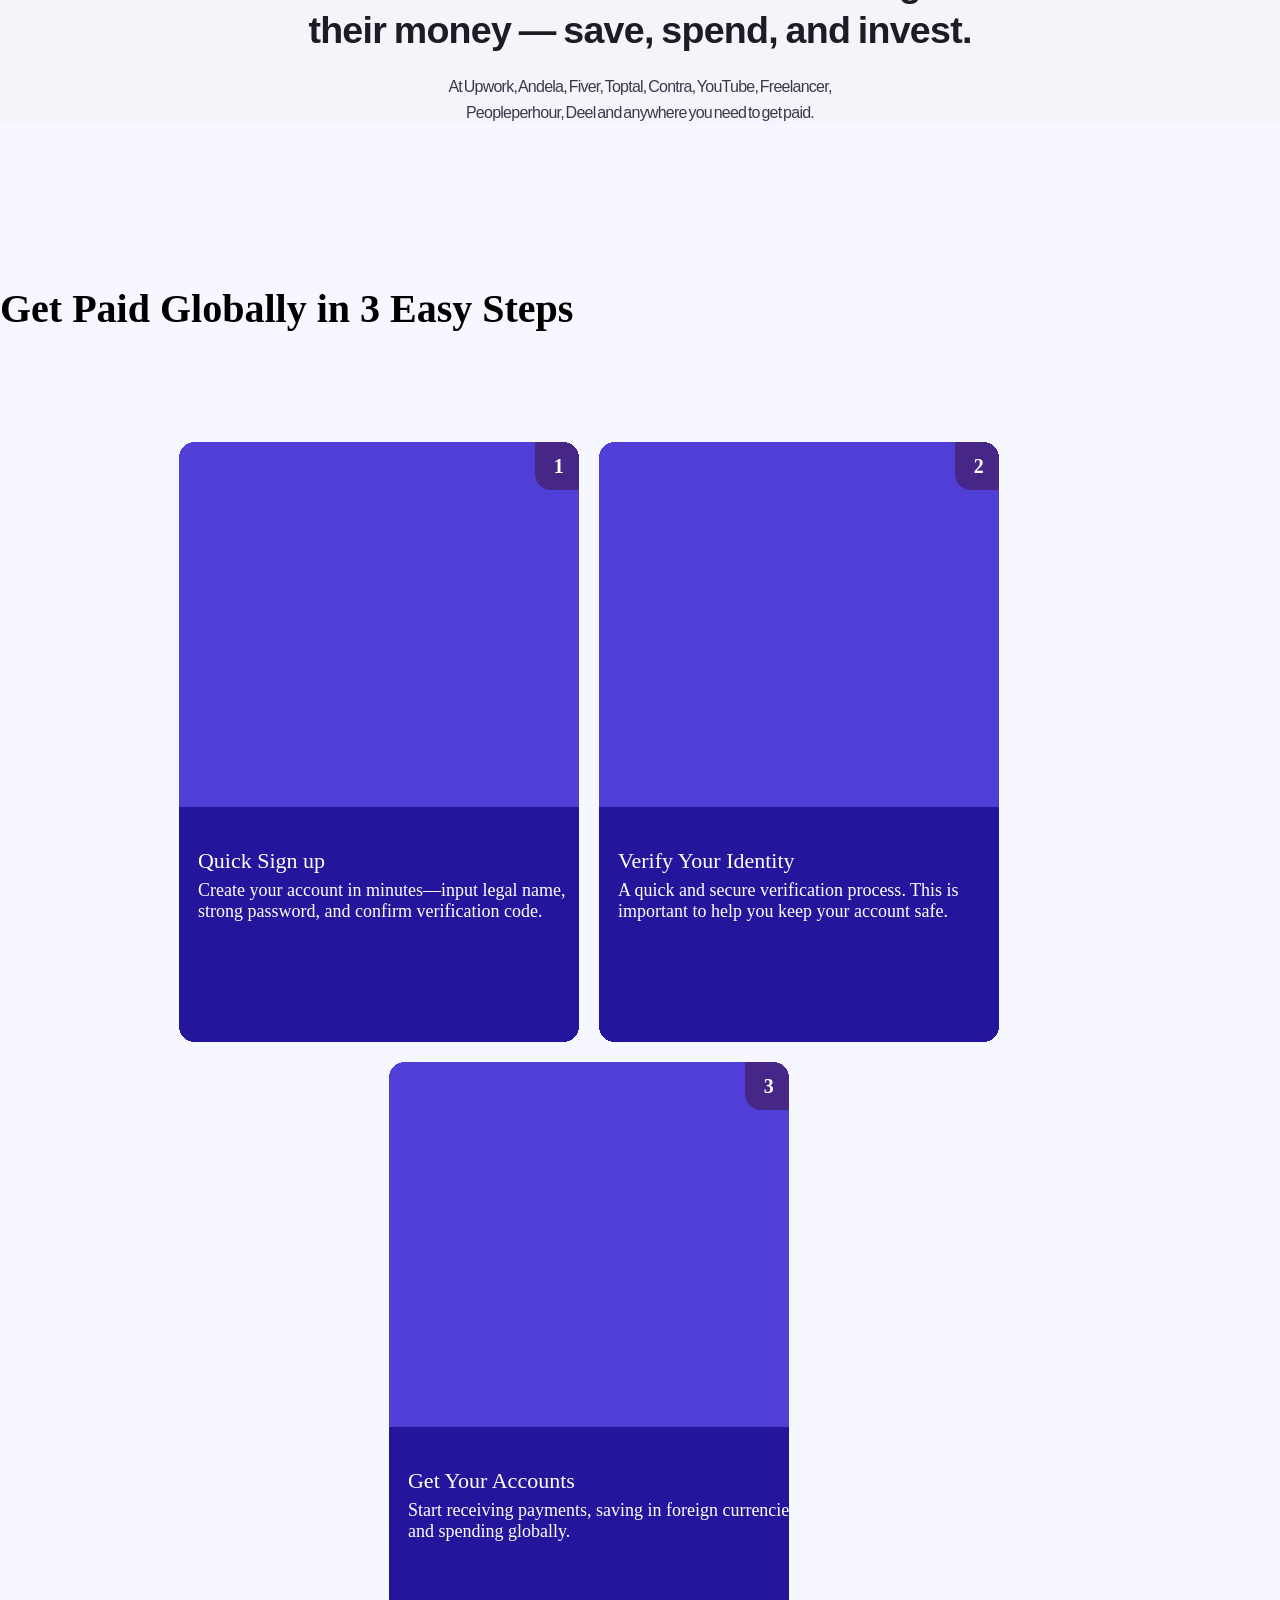
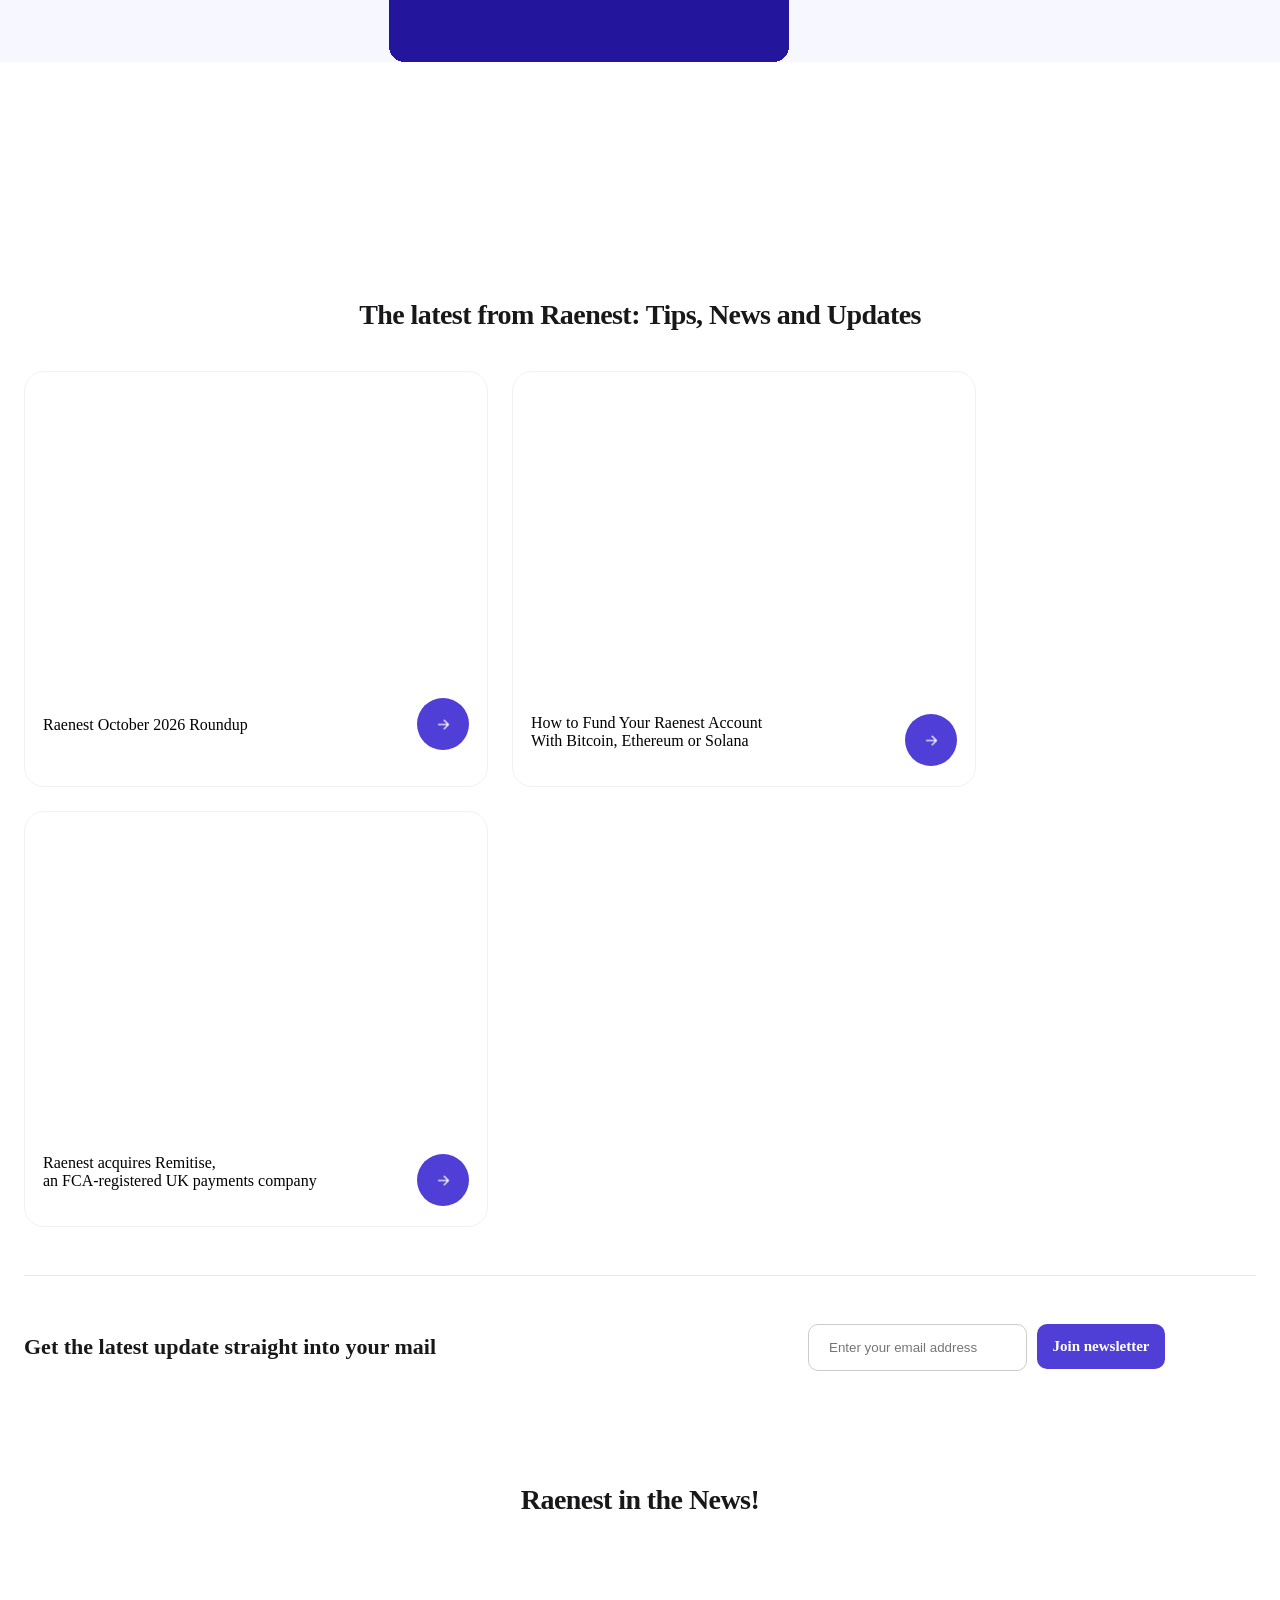
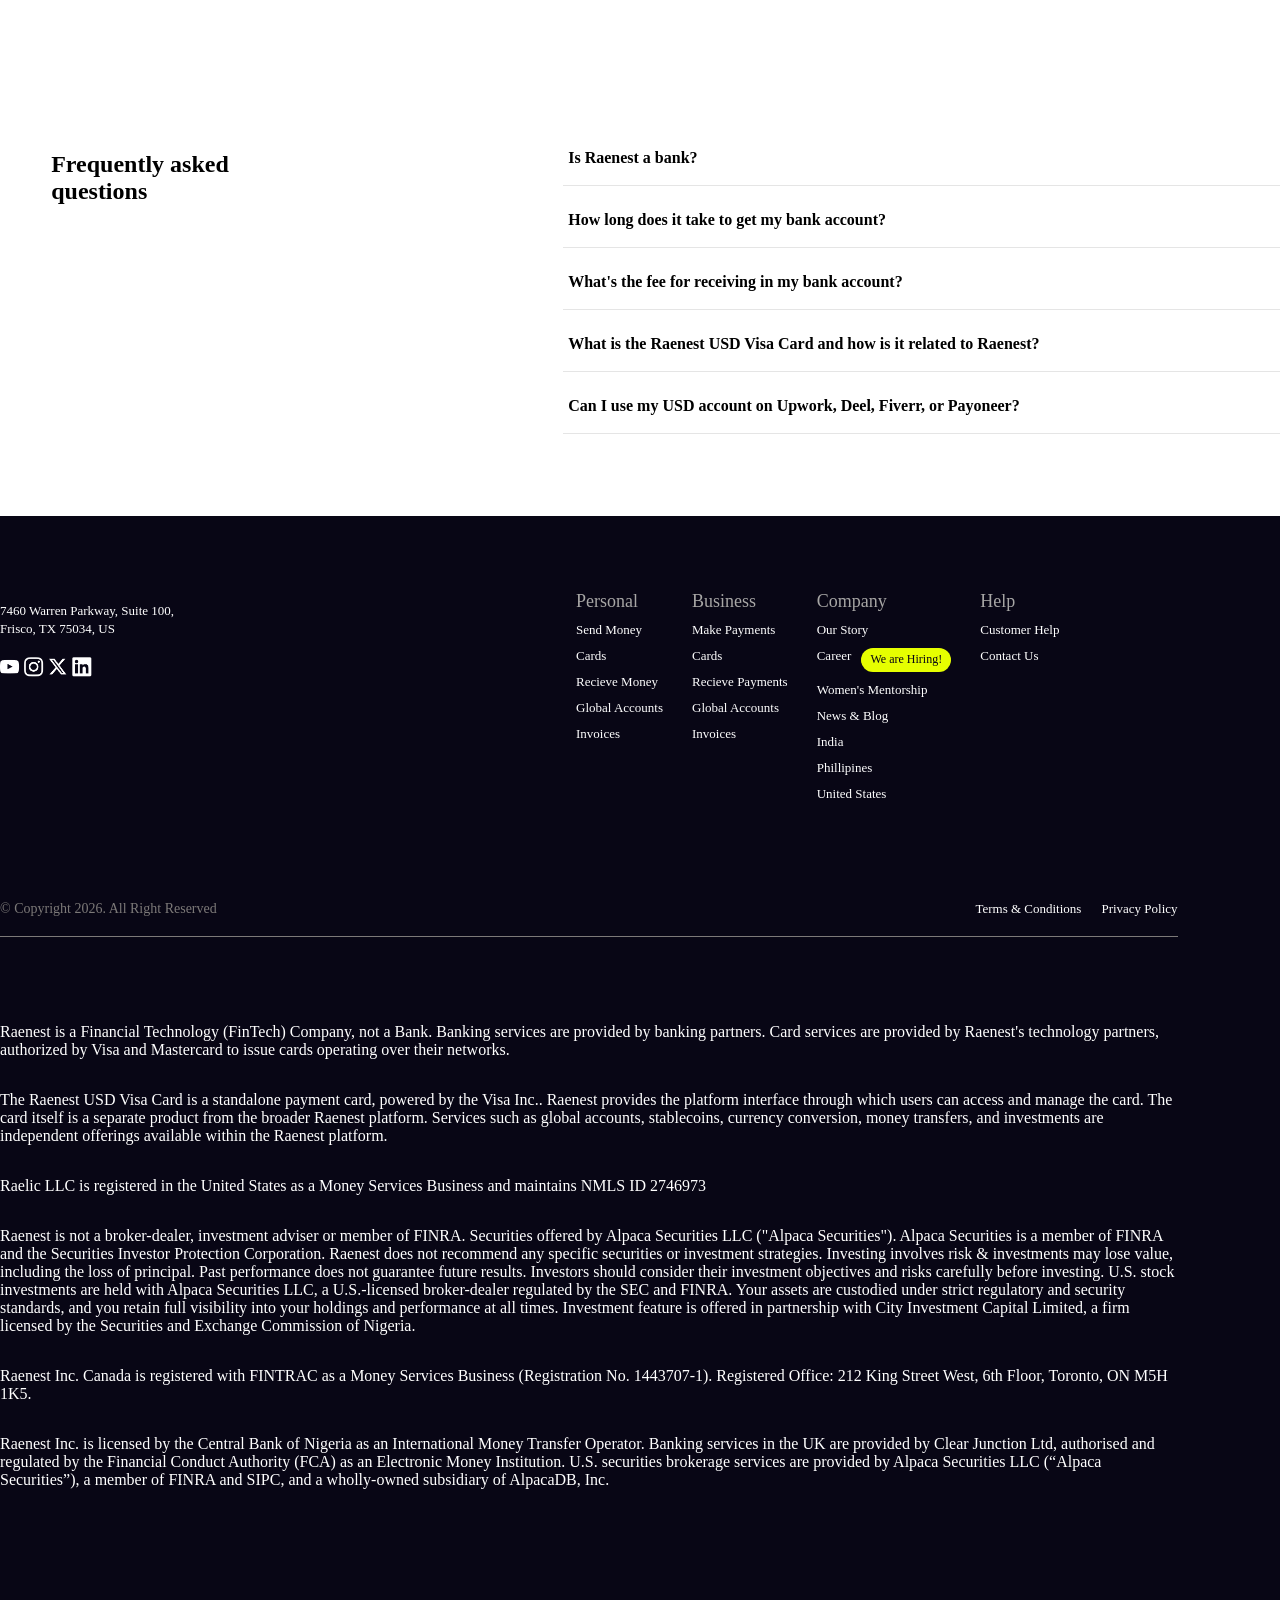
==== commit a9c76c26: "shola" ====
--- a/index.html
+++ b/index.html
@@ -49,6 +49,7 @@
 
 
 <div class="toolspan">
+   <div class="align-john">
 <div class="mobile-products-dropdown">
 
 <div class="awesome">
@@ -277,10 +278,87 @@
 
 </div>
    </div>
-</div>
-</div>
-
-</div>
+
+
+  <div class="mobile-earn-dropdown">
+<div class="awesome">
+    <span class="yujiro">Earn</span>
+
+    <img src="image/arrowraenest.png" alt="" width="20px">
+  </div>
+
+<div class="the-dropdown-earn">
+   <div class="everytin">
+<div class="datin">
+      <a href="https://www.raenest.com/referral">
+          <div class="tina">
+         <div class="strez">
+            <img src="https://cdn.prod.website-files.com/67d8614570bbea9ea5932686/680ce36fd81697df3fcadbd6_Referrals.svg" alt="">
+         </div>
+         <div>
+          <div class="arrange">
+            <span class="oper">Referral</span>
+          <span class="ropl">Share Ranest and Earn</span>
+          </div>
+         </div>
+      </div>
+      </a>
+  </div>
+
+  <div class="datin">
+       <a href="">
+         <div class="tina">
+         <div class="strez">
+            <img src="https://cdn.prod.website-files.com/67d8614570bbea9ea5932686/680ce2ec27b16308a5434836_Creator%20Club.svg" alt="">
+         </div>
+         <div>
+          <div class="arrange">
+            <span class="oper">Creator Club</span>
+          <span class="ropl">Get paid to promote Raenest</span>
+          </div>
+         </div>
+      </div>
+       </a>
+  </div>
+
+  <div class="datin global">
+       <a href="https://www.raenest.com/creator-club">
+         <div class="tina">
+         <div class="strez">
+            <img src="https://cdn.prod.website-files.com/67d8614570bbea9ea5932686/680ce343d4a3798fc70686c3_Rewards.svg" alt="">
+         </div>
+         <div>
+          <div class="arrange">
+            <span class="oper">Rewards</span>
+          <span class="ropl">Earn while you spend</span>
+          </div>
+         </div>
+      </div>
+  </div>
+       </a>
+
+</div>
+</div>
+</div>
+
+
+<div class="awesome">
+   <a href="">
+ <div class="secca">
+   <span class="yujiro">News & Blog</span>
+</div>
+</a>
+</div>
+
+</div>
+ 
+
+
+
+</div>
+
+</div>
+
  <div class="amazin">
  <div class="john-wick">
 
@@ -288,10 +366,6 @@
 <span class="yujiro">Products</span>
 
 
-
-<div class="awesome">
-
-</div>
 
 <div class="dropdown">
 
@@ -1396,7 +1470,20 @@
     menuIcon.classList.toggle("open");
 });
 
-
+const mobile = document.querySelector(".mobile-products-dropdown");
+const earn = document.querySelector(".mobile-earn-dropdown");
+
+const productsHeading = mobile.querySelector(".awesome");
+const earnHeading = earn.querySelector(".awesome");
+
+productsHeading.addEventListener("click", () => {
+    mobile.classList.toggle("open");
+});
+
+
+earnHeading.addEventListener("click", () => {
+    earn.classList.toggle("active");
+});
 
 </script>
 </body>
--- a/raenest.css
+++ b/raenest.css
@@ -308,12 +308,13 @@
     top: 100%;
     left: 0;
     width: 100%;
-    height: 100vh;
+    min-height: 100vh;
     background-color: white;
     box-sizing: border-box;
     display: none;
     z-index: 1000;
     overflow-y: scroll;
+    padding-bottom: 30px;
 }
 
 .menu-icon.open + .toolspan {
@@ -323,10 +324,11 @@
     background-color: white;
    width: 100%;
    
-   position: absolute;
+   
    border-radius: 15px;
-   top: 90%;
+  
    overflow-y: scroll;
+   scrollbar-width: none;
    bottom: auto;
    padding: 10px 10px 40px 10px;
    display: none;
@@ -334,22 +336,49 @@
    align-self: center;
    justify-self: center;
 }
+.align-john{
+    display: grid;
+    scrollbar-width: none;
+    overflow-y: scroll;
+}
+.the-dropdown-earn{
+    background-color: white;
+   width: 100%;
+   
+   
+   border-radius: 15px;
+   top: 90%;
+   overflow-y: scroll;
+   scrollbar-width: none;
+   bottom: auto;
+   padding: 10px 10px 0px 10px;
+   display: none;
+   
+   align-self: center;
+   justify-self: center;
+}
+
 .mobile-products-dropdown{
-
-    width: 100%;
-    position: relative;
-    min-height: 60px;
-
-}
-.mobile-products-dropdown:hover .the-dropdown-products{
+width: 100%;
+position: relative;
+}
+
+.mobile-earn-dropdown{
+width: 100%;
+position: relative;
+}
+.mobile-products-dropdown.open .the-dropdown-products {
     display: block;
 }
-
+.mobile-earn-dropdown.active .the-dropdown-earn{
+    display: block;
+}
 .menu-icon {
     position: relative;
     width: 30px;
     height: 24px;
     cursor: pointer;
+    padding-right: 40px;
 }
 
 .menu-icon div {
@@ -2519,7 +2548,7 @@
     align-items: center;
     
     width: 100%;
-     
+     box-sizing: border-box;
    
     z-index: 10;
     background-color: white;
@@ -2633,7 +2662,12 @@
     width: 850px;
 }
 
-
+.amazin{
+    display: flex;
+    align-items: center;
+    justify-content: center;
+    display: none;
+}
 
  nav{
     display: flex;
@@ -3019,7 +3053,12 @@
     justify-content: space-between;
 }
 
-
+.amazin{
+    display: flex;
+    align-items: center;
+    justify-content: center;
+    display: none;
+}
 }
 @media (min-width: 481px) and (max-width: 1024px) {
     .john-wick{
@@ -3277,6 +3316,13 @@
   color: white;
 }
 
+.amazin{
+    display: flex;
+    align-items: center;
+    justify-content: center;
+    display: none;
+}
+
 .puchi{
     display: grid;
     grid-template-columns: 1fr;
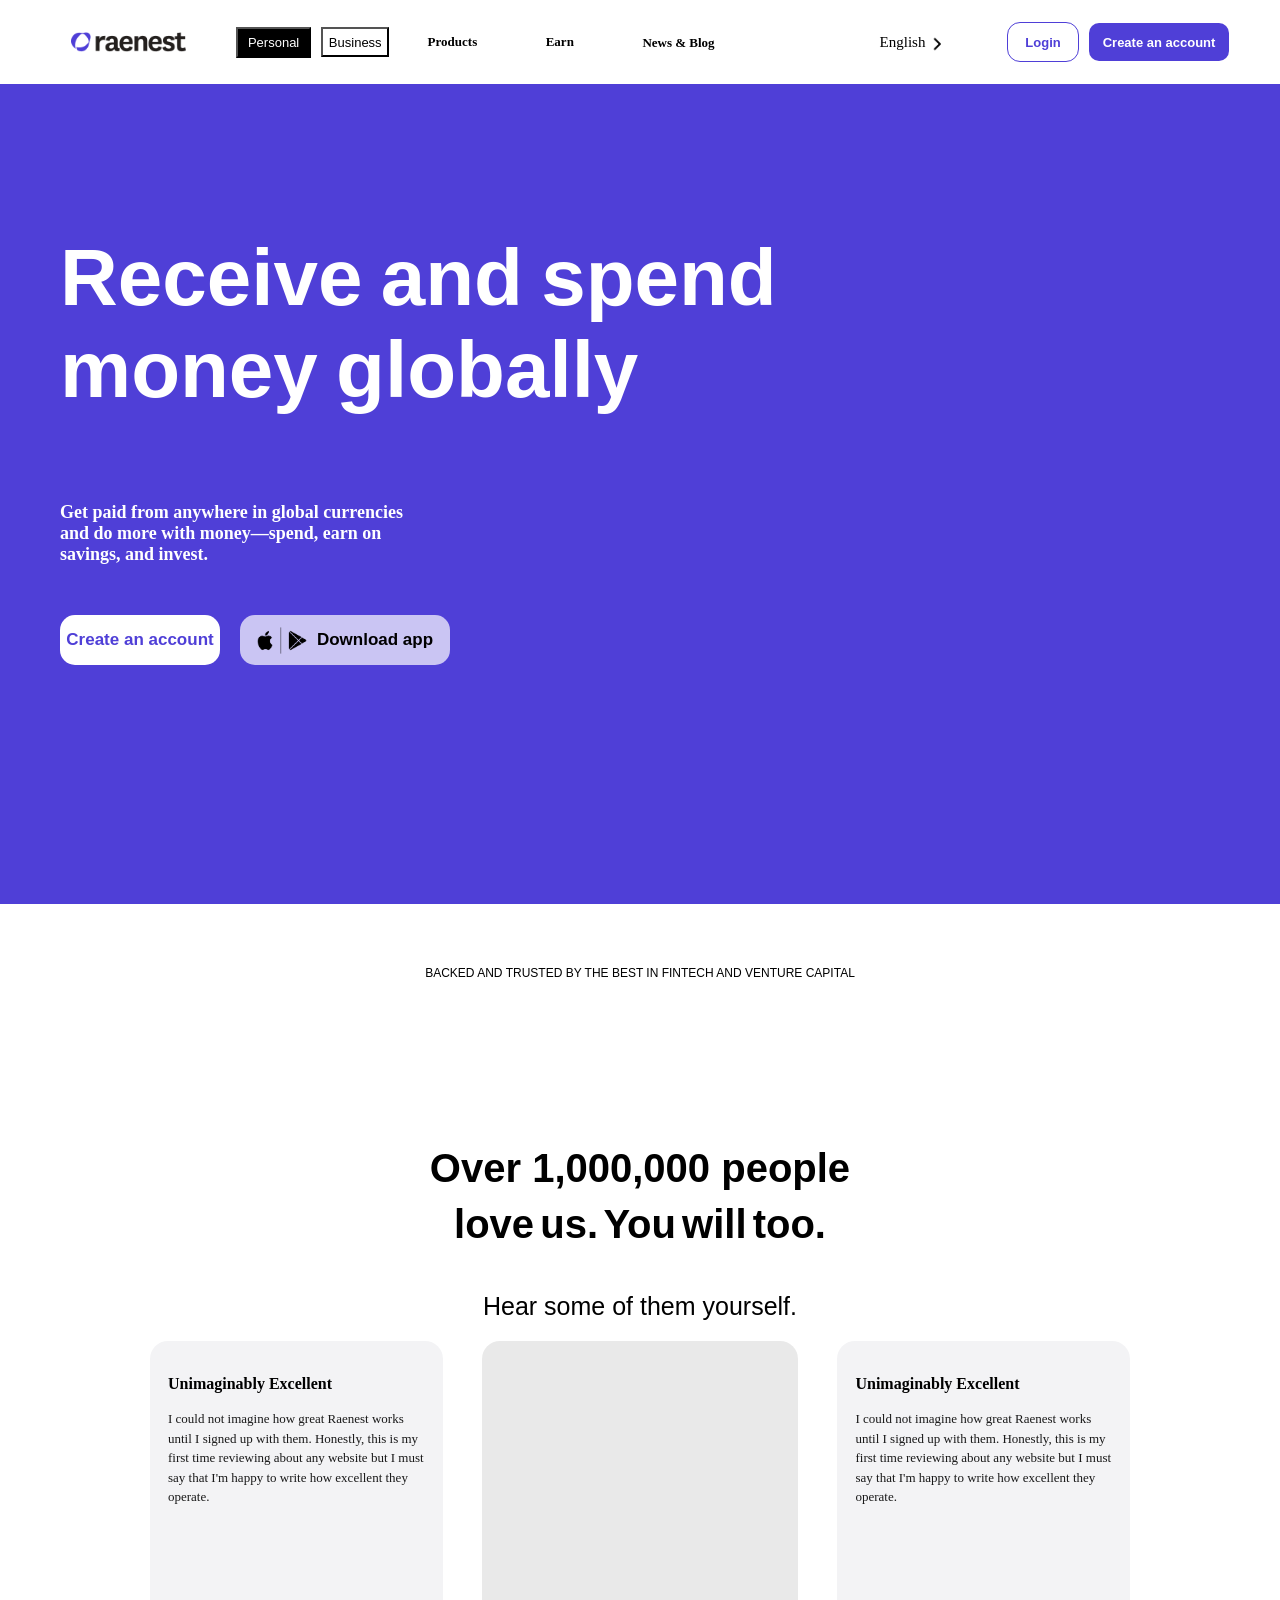
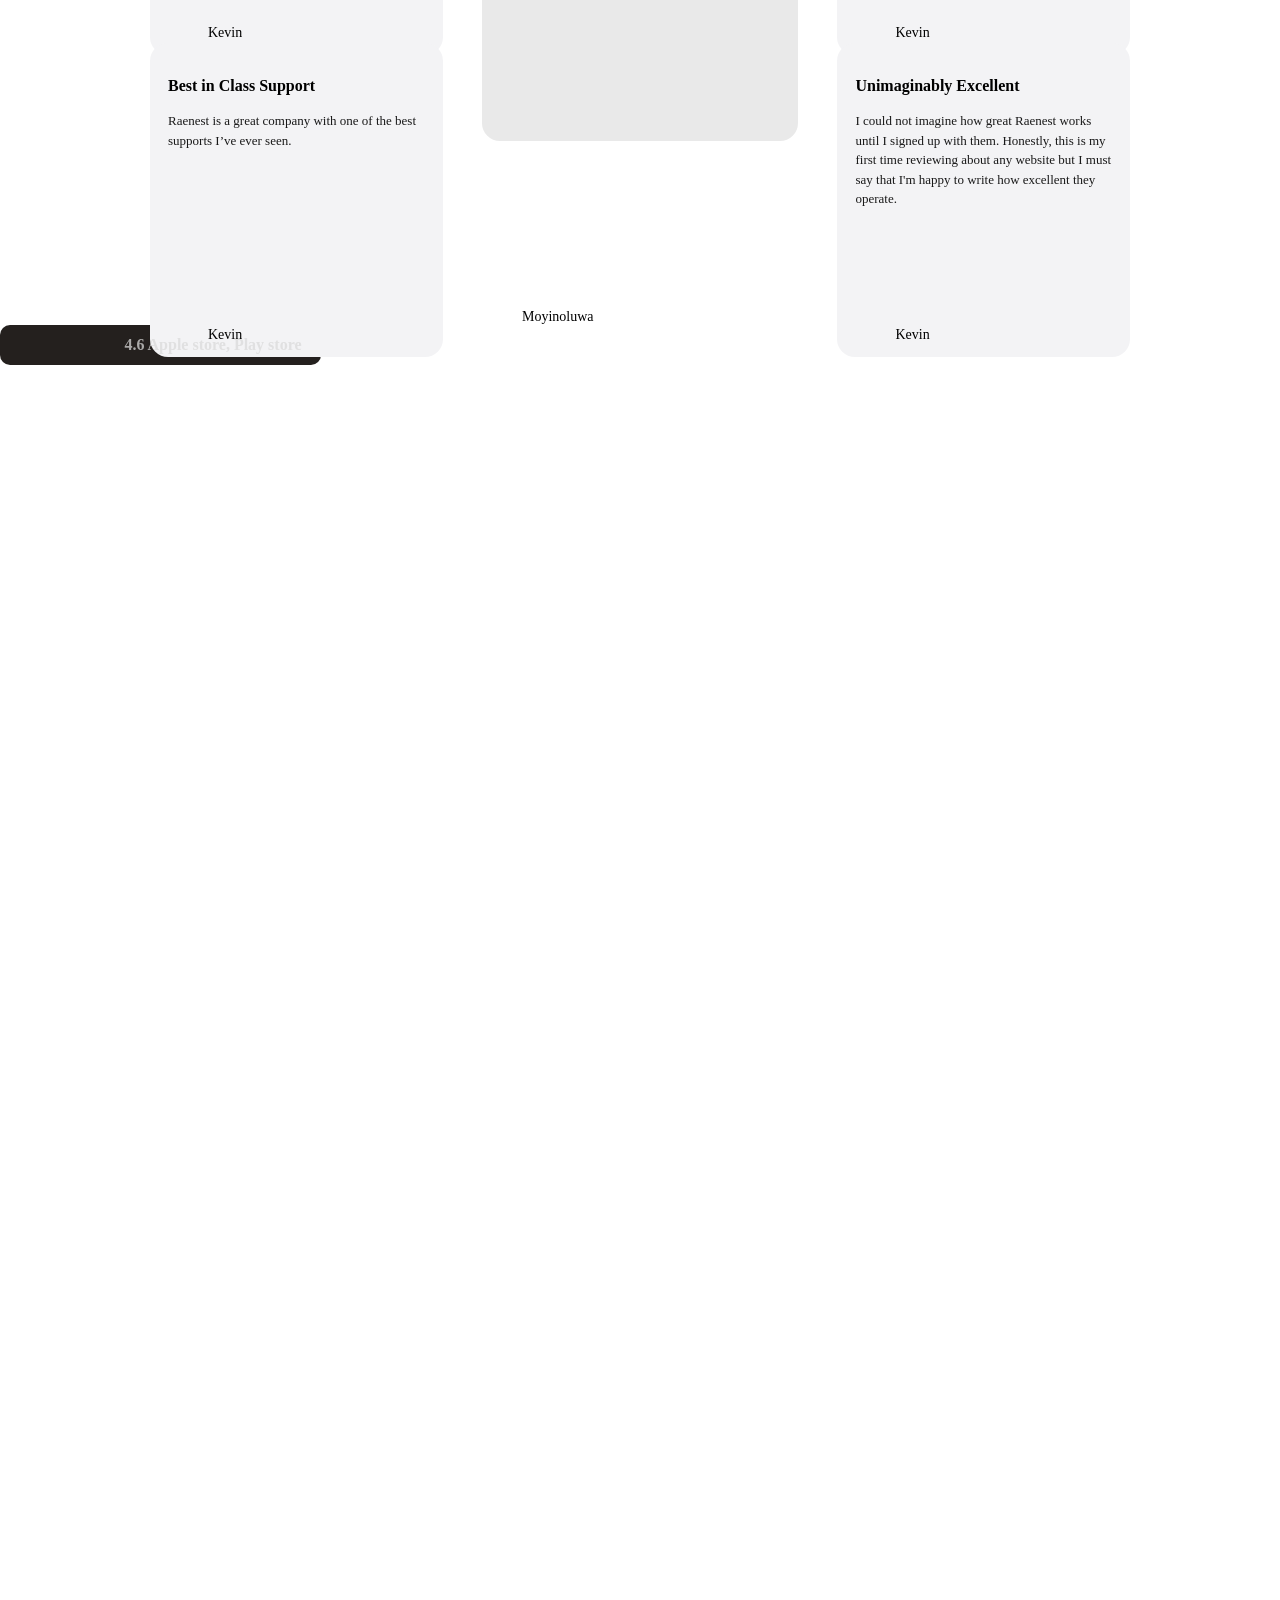
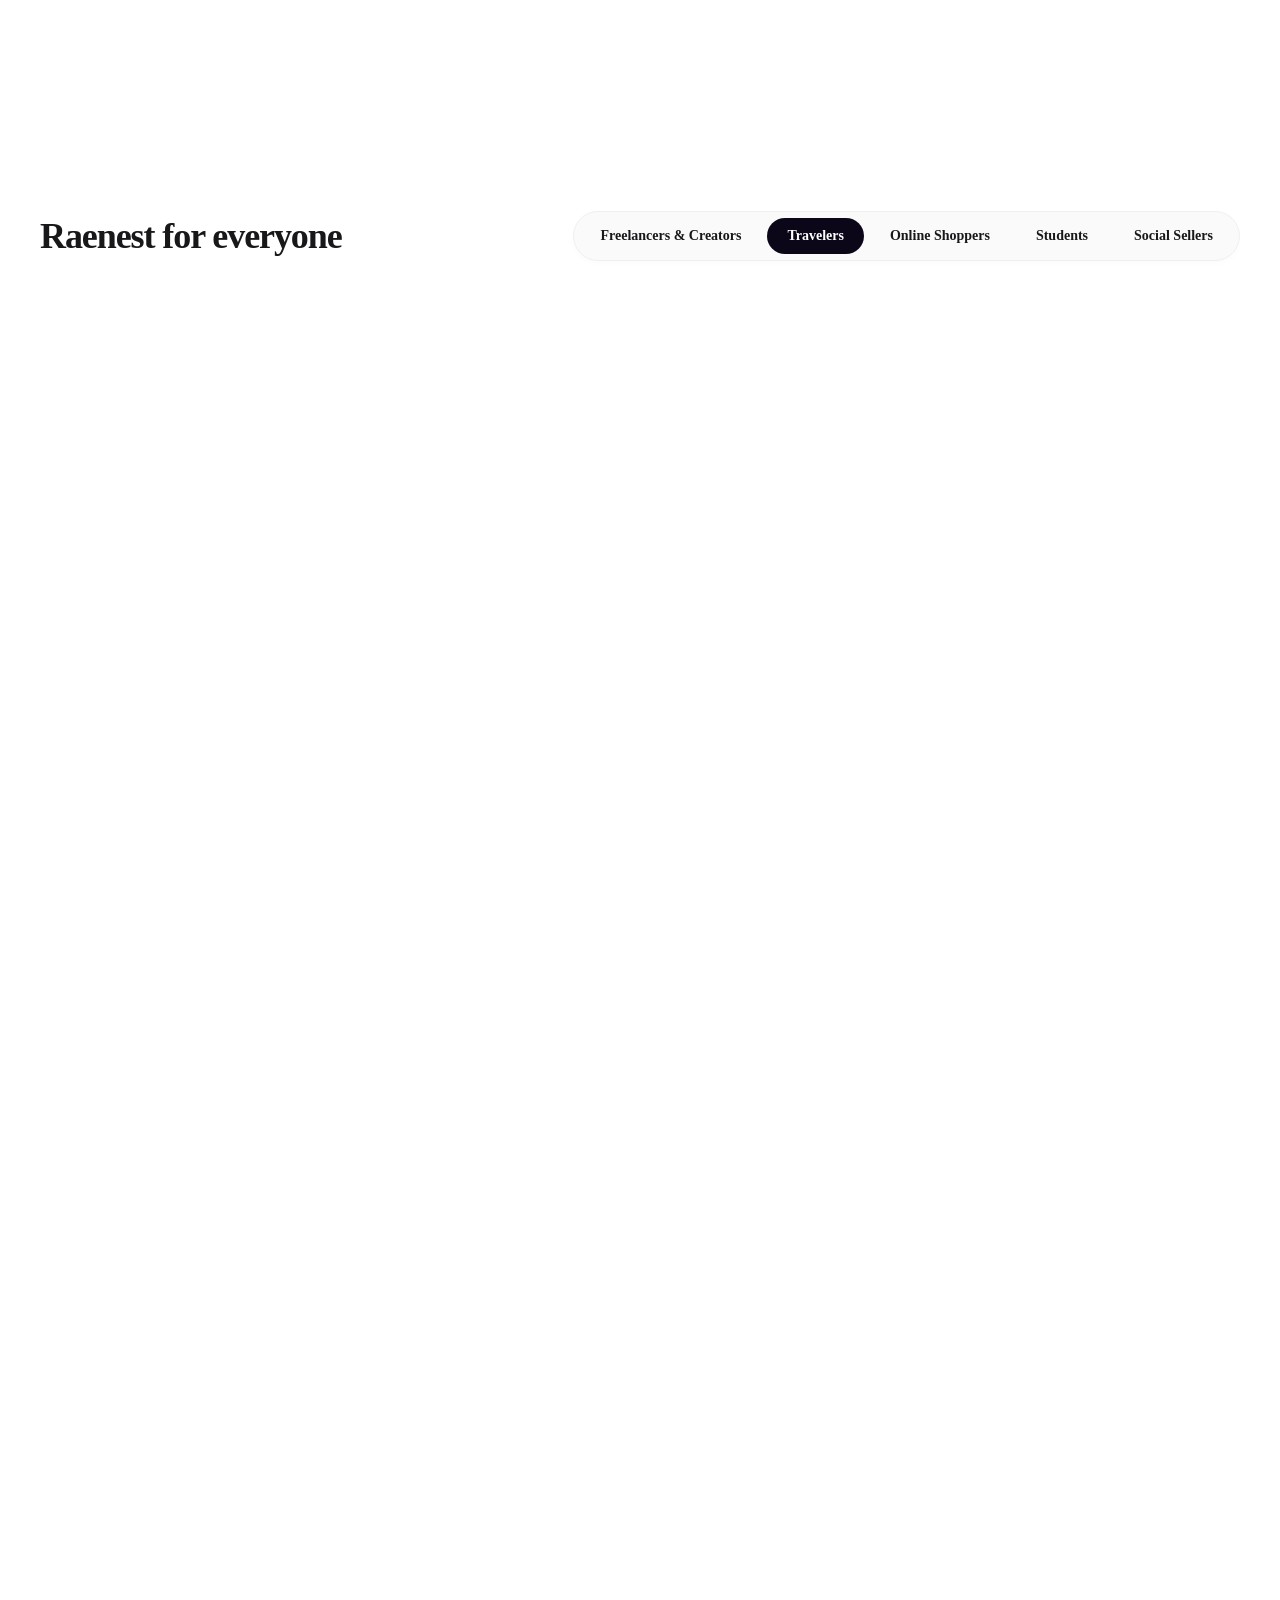
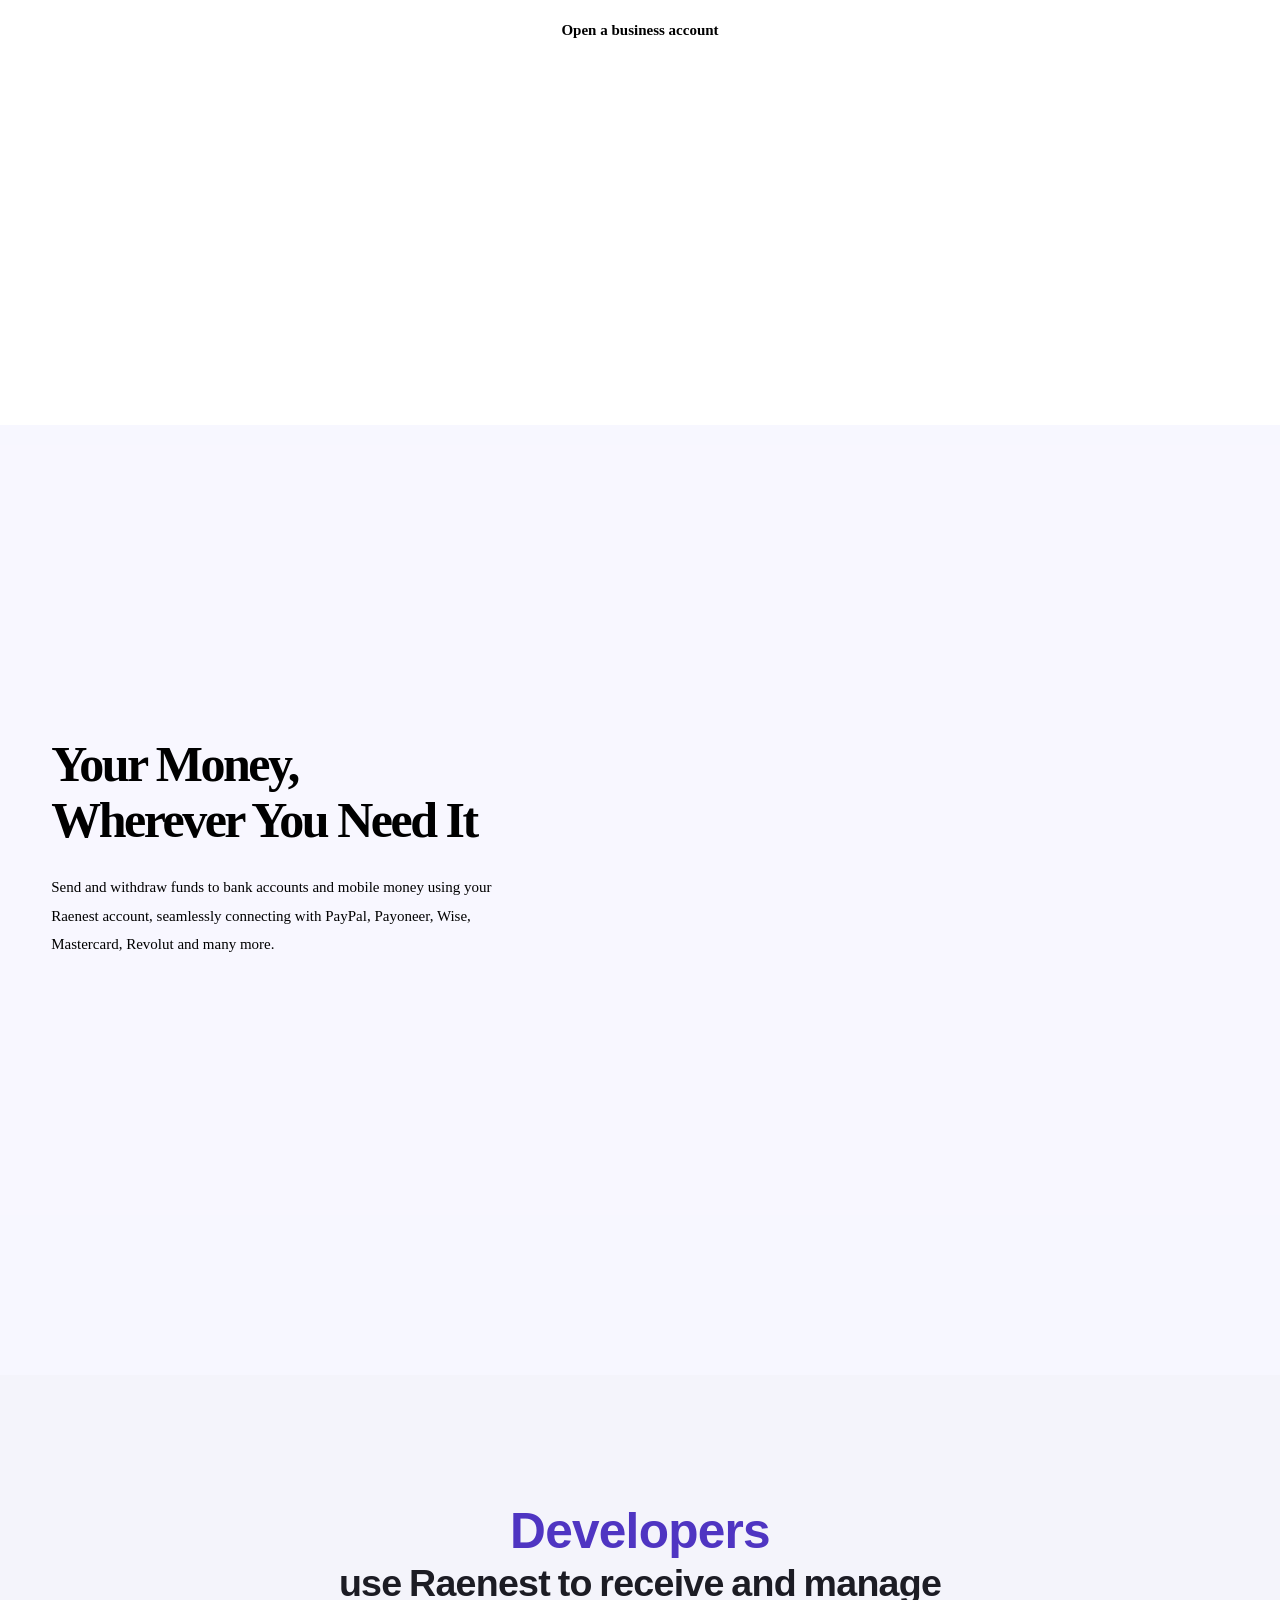
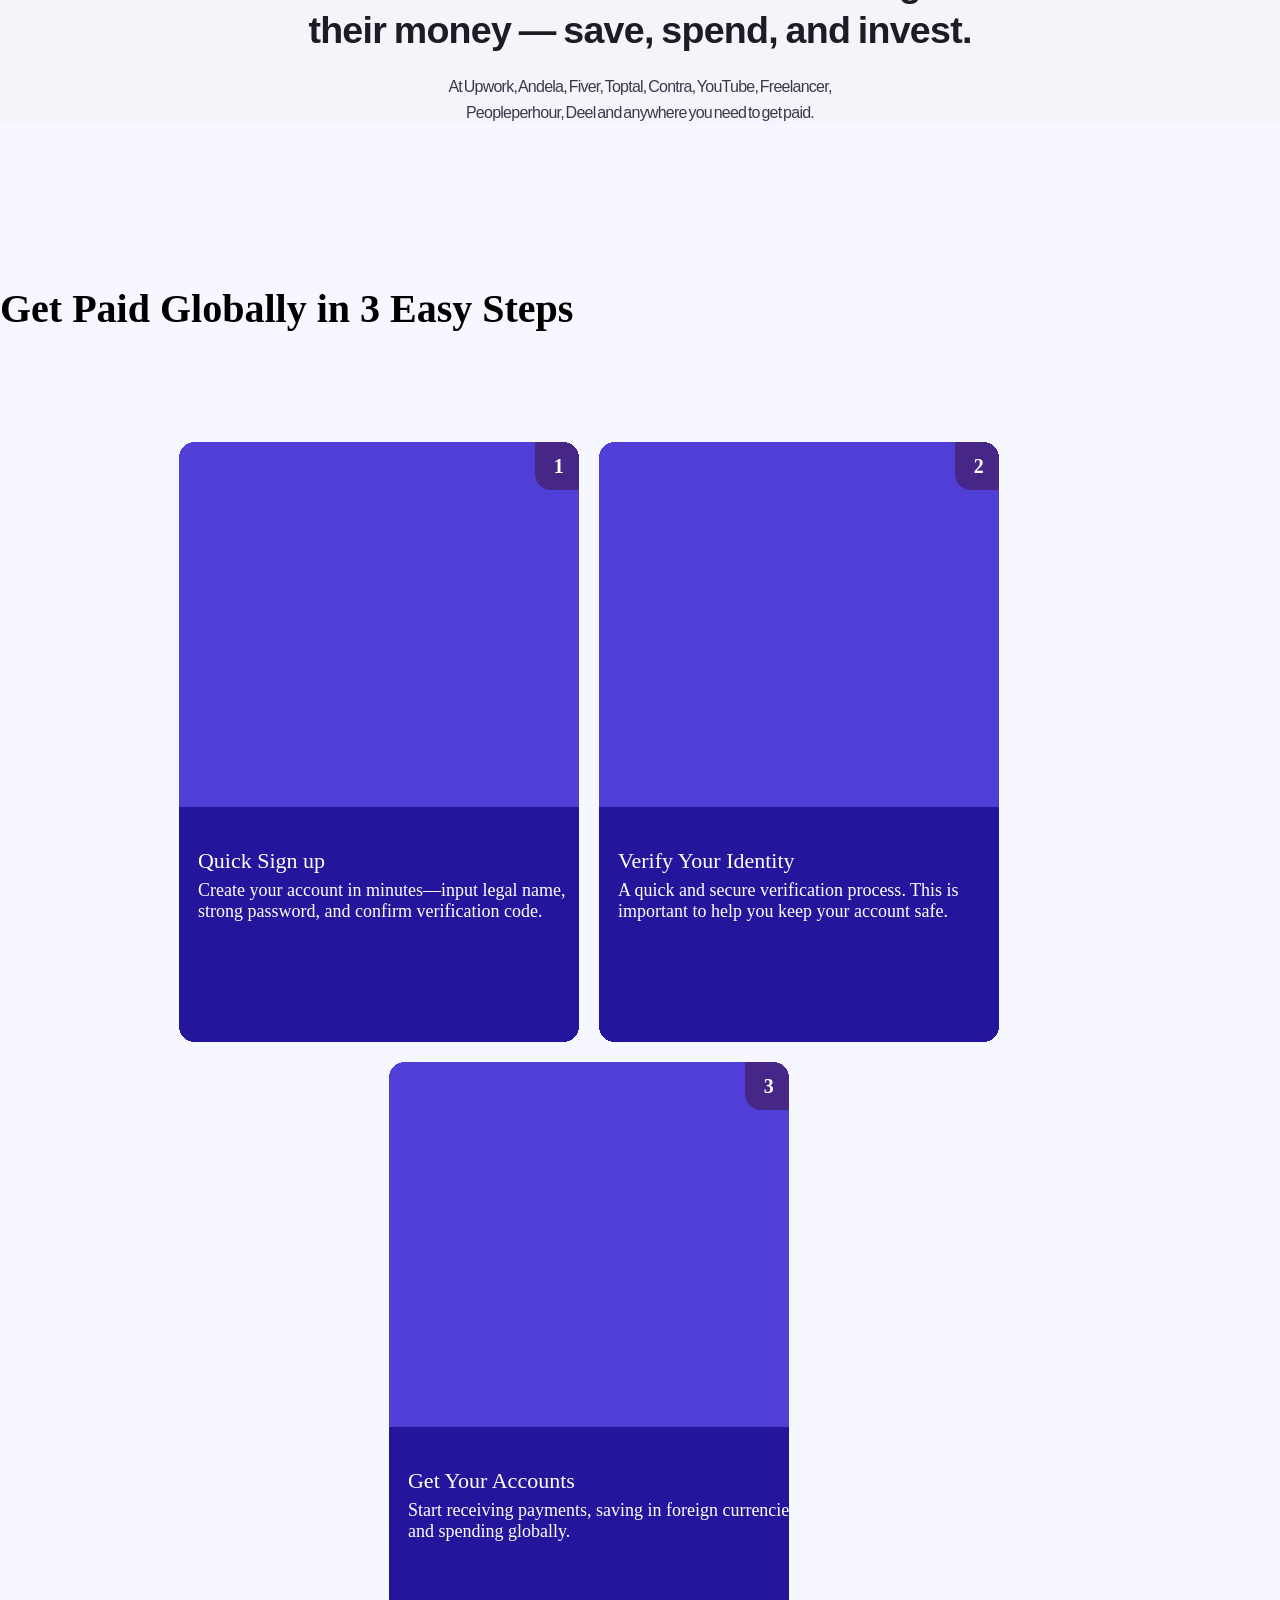
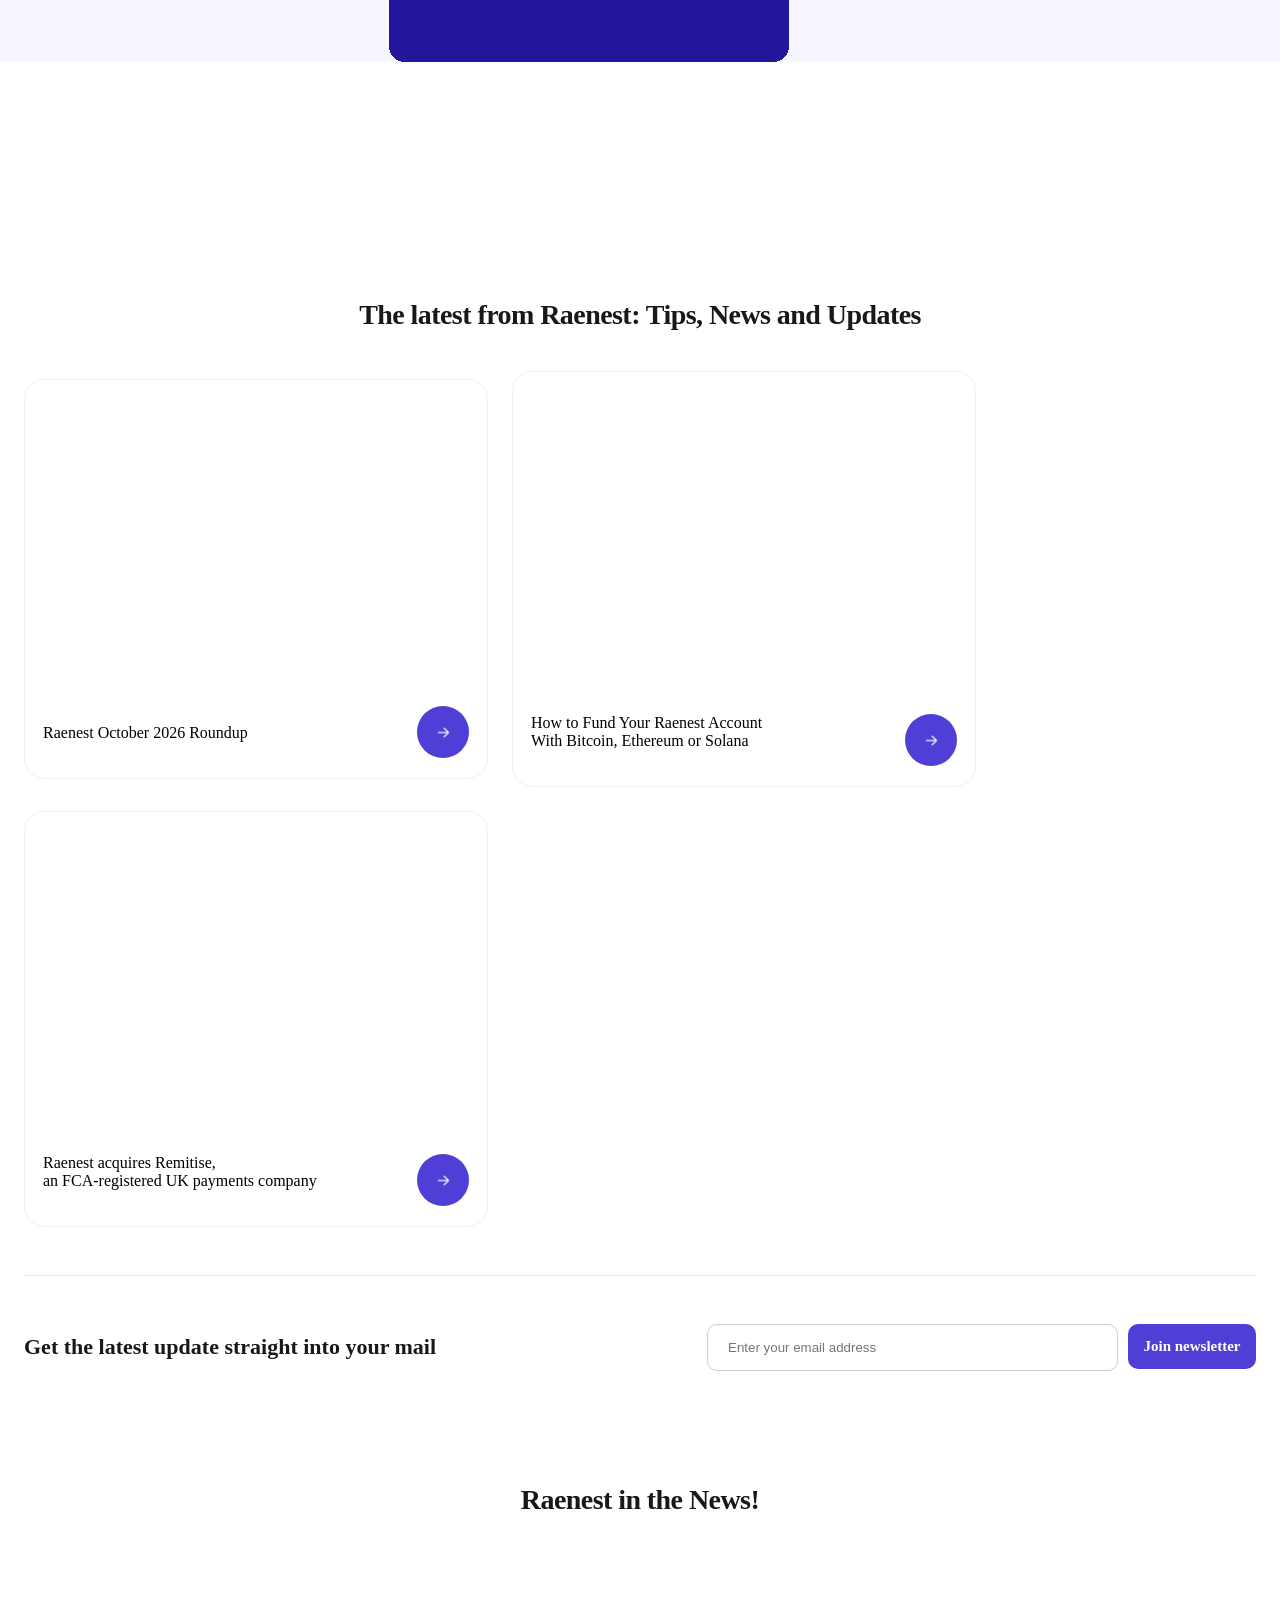
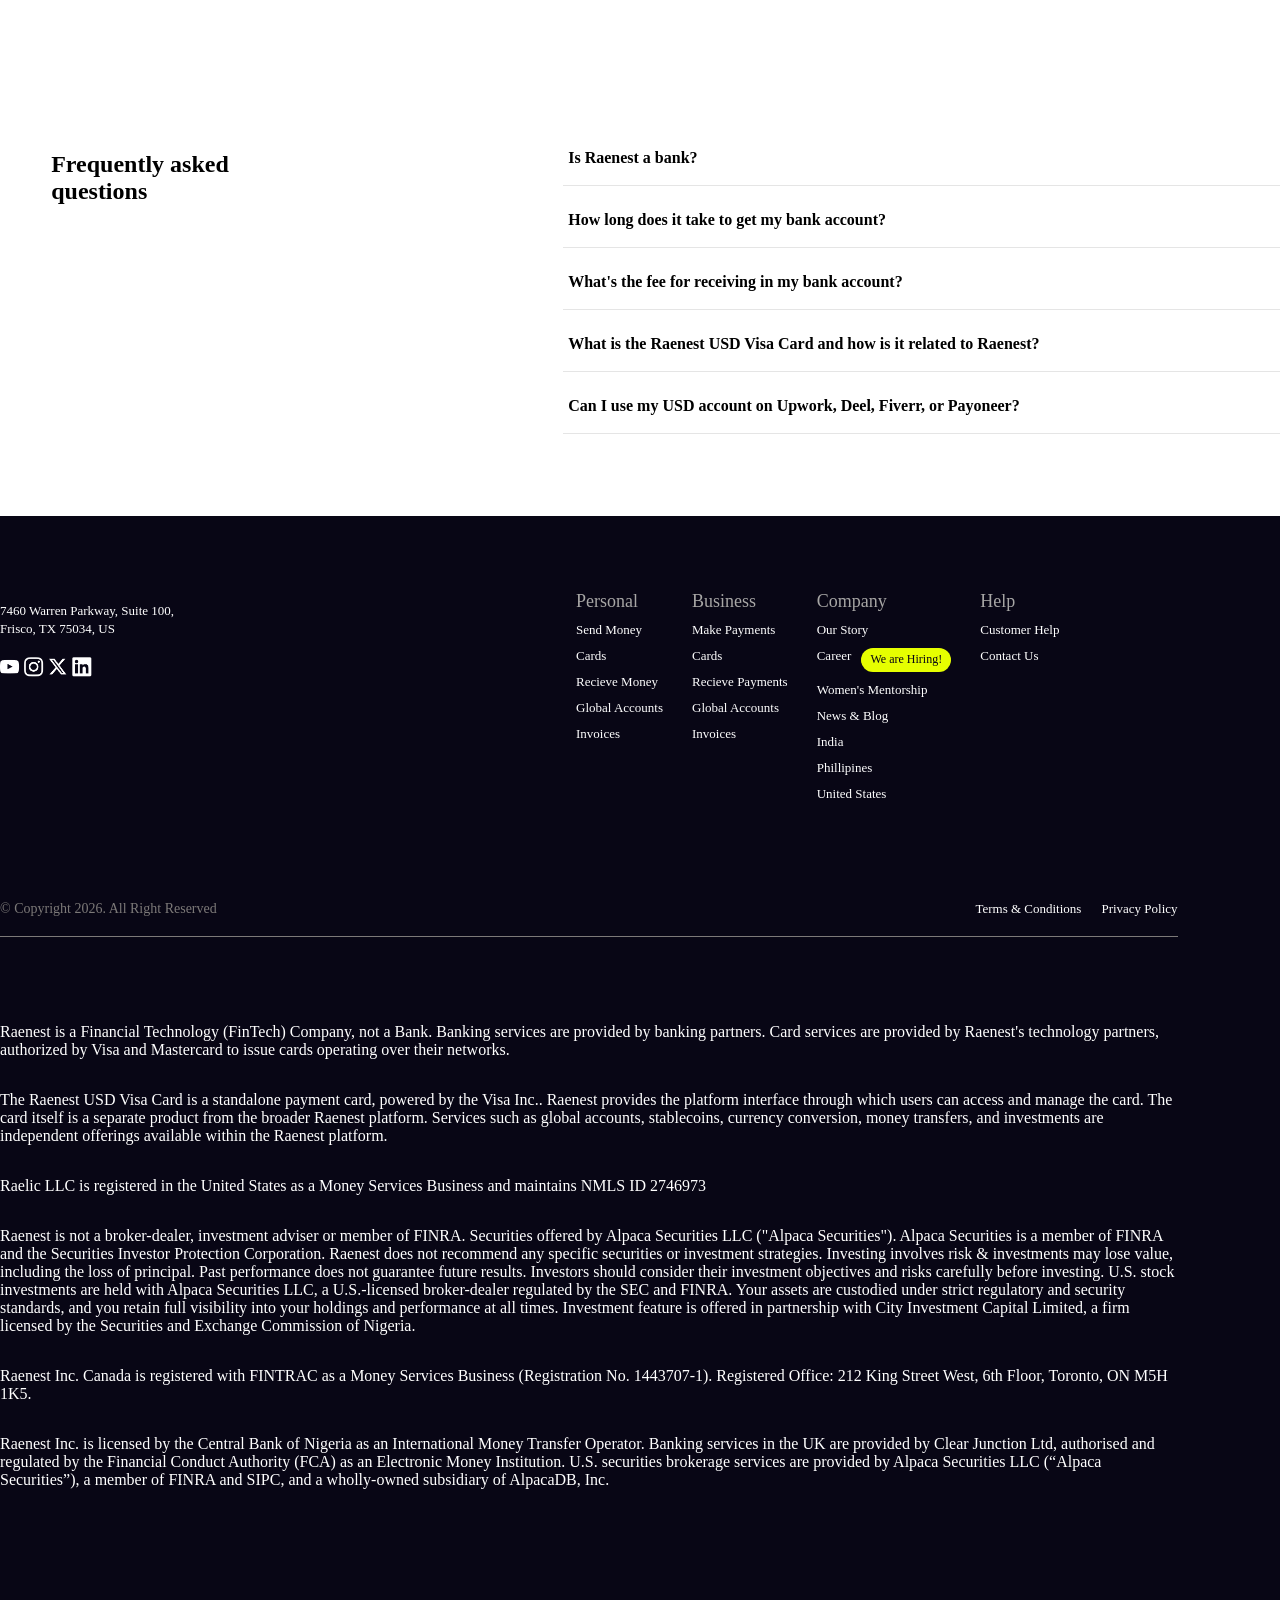
==== commit 80045939: "process" ====
--- a/index.html
+++ b/index.html
@@ -49,18 +49,17 @@
 
 
 <div class="toolspan">
+
+   <div class="putting-dp-all">
    <div class="align-john">
+
 <div class="mobile-products-dropdown">
-
 <div class="awesome">
 <span class="yujiro">Products</span>
-
 <img src="image/arrowraenest.png" alt="" width="20px">
 </div>
-
 <div class="the-dropdown-products">
-
-      <div class="everytin">
+ <div class="everytin">
  <div class="datin">
           <a href="https://www.raenest.com/send-money">
              <div class="tina">
@@ -277,10 +276,10 @@
 
 
 </div>
-   </div>
-
-
-  <div class="mobile-earn-dropdown">
+</div>
+</div>
+ 
+ <div class="mobile-earn-dropdown">
 <div class="awesome">
     <span class="yujiro">Earn</span>
 
@@ -349,15 +348,54 @@
 </div>
 </a>
 </div>
-
-</div>
- 
-
-
-
-</div>
-
-</div>
+</div>
+
+
+<div class="English">
+   <div>
+   <img src="https://cdn.prod.website-files.com/67d85bdb392a92fa03e2f524/6a8ad5b610c1d2eadf1f2178_united-kingdom%20(1).png" alt="" class="grateful">
+   <span class="yuichiro">English</span>
+   <img src="image/blackdrop.png" alt="" class="why">
+      </div>
+   <div class="liva">
+    <div class="elvis">
+       <span class="esado cool">English</span>
+     <span class="esado">Spanish (Argentina)</span>
+     <span class="esado">French</span>
+     <span class="esado">Portuguese (Brazil)</span>
+     <span class="esado">Spanish (Colombia)</span> 
+    </div>
+   </div>
+
+</a>
+
+</div>
+
+<div class="gappin-login-create">
+   <div class="the-dp-login">
+<a class="anchor" href="https://app.raenest.com/">
+<img src="[data-uri]...laIiBmaWxsPSJjdXJyZW50Q29sb3IiPjwvcGF0aD48L3N2Zz4=" alt="">
+Login
+</div>
+</a>
+<div class="dp-createacct">
+<a class="anchor" href="https://app.raenest.com/register">
+   <span>
+   Create an account
+   </span>
+</a>
+</div>
+</div>
+
+</div>
+
+</div>
+</div>
+
+
+
+
+
 
  <div class="amazin">
  <div class="john-wick">
@@ -686,8 +724,8 @@
    
 </div>
 
-
-</div>
+</div>
+
 </nav>
 
 
@@ -918,7 +956,7 @@
         </div>
     </div>
 
-    <!-- Card 4 -->
+    
     <div class="stack-card send-card">
         <h3>Send money</h3>
 
@@ -1472,9 +1510,11 @@
 
 const mobile = document.querySelector(".mobile-products-dropdown");
 const earn = document.querySelector(".mobile-earn-dropdown");
+const english = document.querySelector(".English")
 
 const productsHeading = mobile.querySelector(".awesome");
 const earnHeading = earn.querySelector(".awesome");
+const liva = english.querySelector("div")
 
 productsHeading.addEventListener("click", () => {
     mobile.classList.toggle("open");
@@ -1485,6 +1525,9 @@
     earn.classList.toggle("active");
 });
 
+
+liva.addEventListener("click", () => {
+   english.classList.toggle("hover")});
 </script>
 </body>
 </html>
--- a/raenest.css
+++ b/raenest.css
@@ -21,7 +21,7 @@
 .collect{
     display: flex;
     align-items: center;
-    gap: clamp(2vw, 4vw, 20vw);
+    gap: clamp(2vw, 3vw, 40px);
     width: 100%;    
     justify-content: center;
     z-index: 10;
@@ -29,11 +29,22 @@
     padding: 0px;
     position: relative;
  } 
+
+
+  @media (min-width: 1020px) and (max-width: 1229px)
+ {
+    .nawa{
+        margin: 0 clamp(1rem, 2vw, 20px) 0 clamp(1.5rem, 60vw, 30px);
+    }
+ }
+
+
  @media (min-width: 1024px) and (max-width: 1229px)
  {
     .collect{
         gap: 0px;
     }
+
  }
  .rewad{
     display: flex;
@@ -171,6 +182,7 @@
 font-weight: 600;
 font-family: inherit;
 font-size: 13px;
+cursor: pointer;
 }
 .tina{
     display: flex;
@@ -308,13 +320,20 @@
     top: 100%;
     left: 0;
     width: 100%;
-    min-height: 100vh;
+    height: calc(100svh);
     background-color: white;
     box-sizing: border-box;
     display: none;
     z-index: 1000;
-    overflow-y: scroll;
-    padding-bottom: 30px;
+    overflow: scroll;
+    padding-bottom: 20vh;
+    scrollbar-width: none;
+    transition: height 0.5s, transform 400ms;
+    transform: translateY(0px);
+    
+}
+.menu-icon{
+    display: none;
 }
 
 .menu-icon.open + .toolspan {
@@ -324,7 +343,7 @@
     background-color: white;
    width: 100%;
    
-   
+    height: 80vh;
    border-radius: 15px;
   
    overflow-y: scroll;
@@ -337,9 +356,20 @@
    justify-self: center;
 }
 .align-john{
-    display: grid;
+    display: flex;
+    flex-direction: column;
     scrollbar-width: none;
     overflow-y: scroll;
+    max-height: 400vh;
+}
+.putting-dp-all{
+ width: 100%;
+display: flex;
+justify-content: space-between;
+align-items: stretch;
+height: 100%;
+flex-flow: column;
+overflow: auto;
 }
 .the-dropdown-earn{
     background-color: white;
@@ -361,6 +391,7 @@
 .mobile-products-dropdown{
 width: 100%;
 position: relative;
+
 }
 
 .mobile-earn-dropdown{
@@ -379,6 +410,7 @@
     height: 24px;
     cursor: pointer;
     padding-right: 40px;
+    
 }
 
 .menu-icon div {
@@ -427,7 +459,10 @@
 font-family: inherit;
 font-size: 15px;
 margin-left: 10px; 
-}
+cursor: pointer;
+}
+
+
 
 .nawa{
     display: flex;
@@ -435,19 +470,54 @@
     justify-content: center;
   
   
-  margin: 0 clamp(1rem, 5.5vw, 60px) 0 clamp(1.5rem, 60vw, 87px);
-}
- @media (min-width: 1028px) and (max-width: 1229px)
- {
-    .nawa{
-        margin: 0 clamp(1rem, 2vw, 60px) 0 clamp(1.5rem, 60vw, 30px);
-    }
- }
+  margin: 0 clamp(1rem, 5.5vw, 30px) 0 clamp(1.5rem, 60vw, 85px);
+}
+
+
+
 .secca{
     min-width: fit-content;
     max-width: fit-content;
 }
-
+.the-dp-login{
+    display: flex;
+   align-items: center;
+   justify-content: center;
+   width: 80%;
+   height: 38px;
+   border: 1px solid #4f3fd7;
+   border-radius: 13px;
+   color: #4f3fd7;
+   font-family: sans-serif;
+   font-size: 13px;
+   font-weight: 550;
+   align-self: center;
+   justify-self: center;
+}
+
+.dp-createacct{
+display: flex;
+align-items: center;
+justify-content: center;
+width: 80%;
+height: 38px;
+border-radius: 10px;
+color: white;
+font-family: sans-serif;
+font-size: 13px;
+font-weight: 600;
+background-color: #4f3fd7;
+align-self: center;
+   justify-self: center;
+}
+.dp-createacct .span{
+    color: white;
+}
+.gappin-login-create{
+    display: flex;
+    flex-direction: column;
+    gap: 5px;
+}
 .login{
    display: flex;
    align-items: center;
@@ -497,7 +567,38 @@
    display: none;
    
 }
-
+.English{
+    margin-bottom: 20px;
+    display: flex;
+    align-items: center;
+    flex-direction: column;
+    justify-content: center;
+  
+  
+  
+}
+
+.English.hover .liva{
+    display: block;
+}
+
+.English:hover .why{
+transform: rotate(0deg);
+}
+.liva{
+     background-color: #DDDDDD;
+   width: 220px;
+   
+
+   border-radius: 15px;
+   padding: 10px 10px 40px 10px;
+   top: 90%;
+   left: 60px;
+   bottom: auto;
+  
+  display: none;
+    transition: opacity 0.3s ease-in-out visibility 0.2s ease-in-out;
+}
 .jordan{
      position: relative;
     cursor: pointer;
@@ -699,7 +800,7 @@
 .white{
     overflow-x: hidden;
     background-color: white;
-    
+    overflow-y: none;
     width: 100%;
     max-width: 100%;
     box-sizing: border-box;
@@ -1332,11 +1433,12 @@
     display: flex;
     align-items: center;
     justify-content: center;
-    width: 2vw;
+    width: auto;
     background-color: #24201E;
     border-radius: 10px;
-    height: 40px;
+    height: auto;
     gap: 5px;
+    flex-wrap: wrap;
 
 }
 .fms{
@@ -2191,7 +2293,7 @@
 .giden {
   display: flex;
   flex-wrap: wrap;
- 
+    
   gap: 24px;
 }
 .conta{
@@ -2206,7 +2308,8 @@
   border-radius: 20px;
   padding: 12px;
   background: #ffffff;
-  
+  justify-self: center;
+    align-self: center;
   width: fit-content;
 }
 
@@ -2297,14 +2400,14 @@
 
 
 .two-pound {
-    display: grid;
-    grid-template-columns: repeat(2, 1fr);
+    display: flex;
+flex-wrap: wrap;
     column-gap: 10px;
     row-gap: 10px;
     width: fit-content;
 }
 .disnot{
-    width: 15vw;
+    width: 30vw;
     height: 45px;
     border-radius: 10px;
     border: 1px solid #CCCCCC;
@@ -2546,7 +2649,7 @@
      .collect{
     display: flex;
     align-items: center;
-    
+   
     width: 100%;
      box-sizing: border-box;
    
@@ -2564,7 +2667,7 @@
     background-repeat: no-repeat;
     background-size: contain;
     background-color: #4f3fd7;
-    height: 90vh;
+   
     width: 100%;
     max-width: 100%;
     box-sizing: border-box;
@@ -2595,7 +2698,7 @@
     display: flex;
     flex-direction: column;
     gap: 20px;
-    padding: 400px 0 40px 0;
+    padding: 0px 0 40px 0;
 }
 .viddy{
     display: grid;
@@ -2645,15 +2748,18 @@
     bottom: 0px;
 
 }
+.menu-icon{
+    display: block;
+}
 .damn{
     width: 90vw;
     background-image: url(https://cdn.prod.website-files.com/67d85bdb392a92fa03e2f524/680a8cd600a89f0fd7559812_personal%20hero%20mobile.webp);
     background-size: 95vw;
     background-position: center left -20px;
-    height: 750px;
+    height: 300px;
     background-repeat: no-repeat;
     position: relative;
-    top: -200px;
+    top: 5px;
     left: 10px;
     bottom: auto;
     z-index: 40;
@@ -2671,7 +2777,7 @@
 
  nav{
     display: flex;
-    height: 70px;
+    min-height: 70px;
     justify-content: center;
     width: 100%;
     position: sticky;
@@ -2712,6 +2818,8 @@
   display: grid;
   grid-template-columns: 1fr;
   gap: 24px;
+  justify-content: center;
+    align-content: center;
 }
 .atuo{
    display: none;
@@ -2912,9 +3020,12 @@
 }
 
 .disnot{
-    width: 80px;
+    width: 150px;
    
 }
+
+
+
 
 
 .gnak{
@@ -3051,6 +3162,8 @@
     display: flex;
     align-items: center;
     justify-content: space-between;
+    flex-wrap: wrap;
+    overflow-x: auto;
 }
 
 .amazin{
@@ -3059,6 +3172,18 @@
     justify-content: center;
     display: none;
 }
+.putting-dp-all{
+flex-flow: column;
+justify-content: space-between;
+align-items: stretch;
+height: 100%;
+ overflow: auto;
+}
+    .dummy{
+   display: none;
+    
+}
+
 }
 @media (min-width: 481px) and (max-width: 1024px) {
     .john-wick{
@@ -3097,7 +3222,7 @@
     justify-content: center;
     overflow-y: hidden;
     overflow-x: hidden;
-   height: 100vh;
+  
 }
 .recieve{
     margin: 0px;
@@ -3110,7 +3235,7 @@
   padding-left: 20px;
   padding-right: 20px;
   height: fit-content;
-  padding-top: 480px;
+  padding-top: 20px;
 }
 .awer{
     width: 100%;
@@ -3171,10 +3296,10 @@
     background-image: url(https://cdn.prod.website-files.com/67d85bdb392a92fa03e2f524/680a8cd600a89f0fd7559812_personal%20hero%20mobile.webp);
     background-size: 90vw;
     background-position: center left -40px;
-    height: 750px;
+    height: 600px;
     background-repeat: no-repeat;
     position: relative;
-    top: -70px;
+    top: 90px;
     left: 50px;
     bottom: auto;
     z-index: 40;
@@ -3228,8 +3353,8 @@
 
 
 .bliey-blue{
-    width: 100%;
-    max-width: 100%;
+    width: 62%;
+    max-width: 62%;
     background-color: #4F3FD7;
     height: 800px;
     max-height: 600px;
@@ -3372,6 +3497,15 @@
     align-items: center;
     justify-content: space-between;
 }
+
+.menu-icon{
+    display: block;
+}
+
+    .dummy{
+   display: none;
+    
+}
 }
 
 
@@ -3437,4 +3571,8 @@
    display: none;
     
 }
+.disnot{
+    width: 70vw;
+   
+}
 }
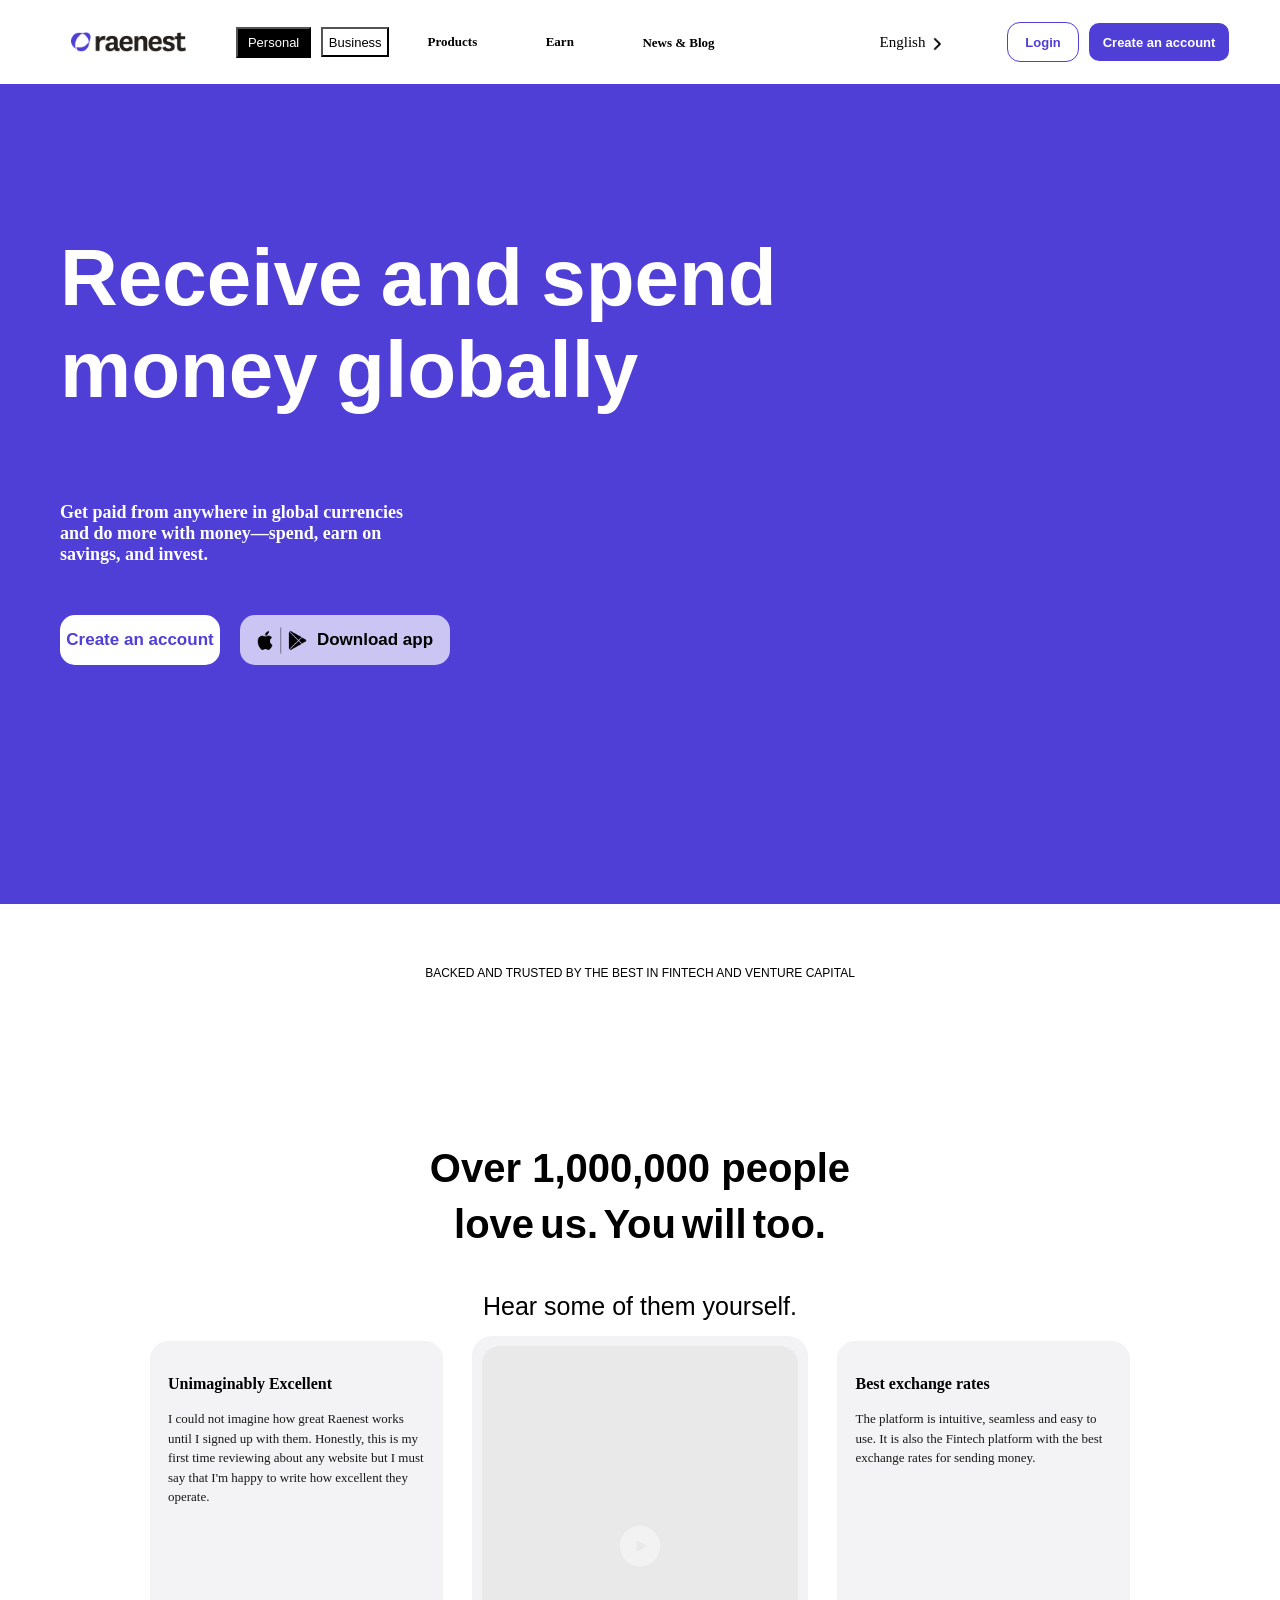
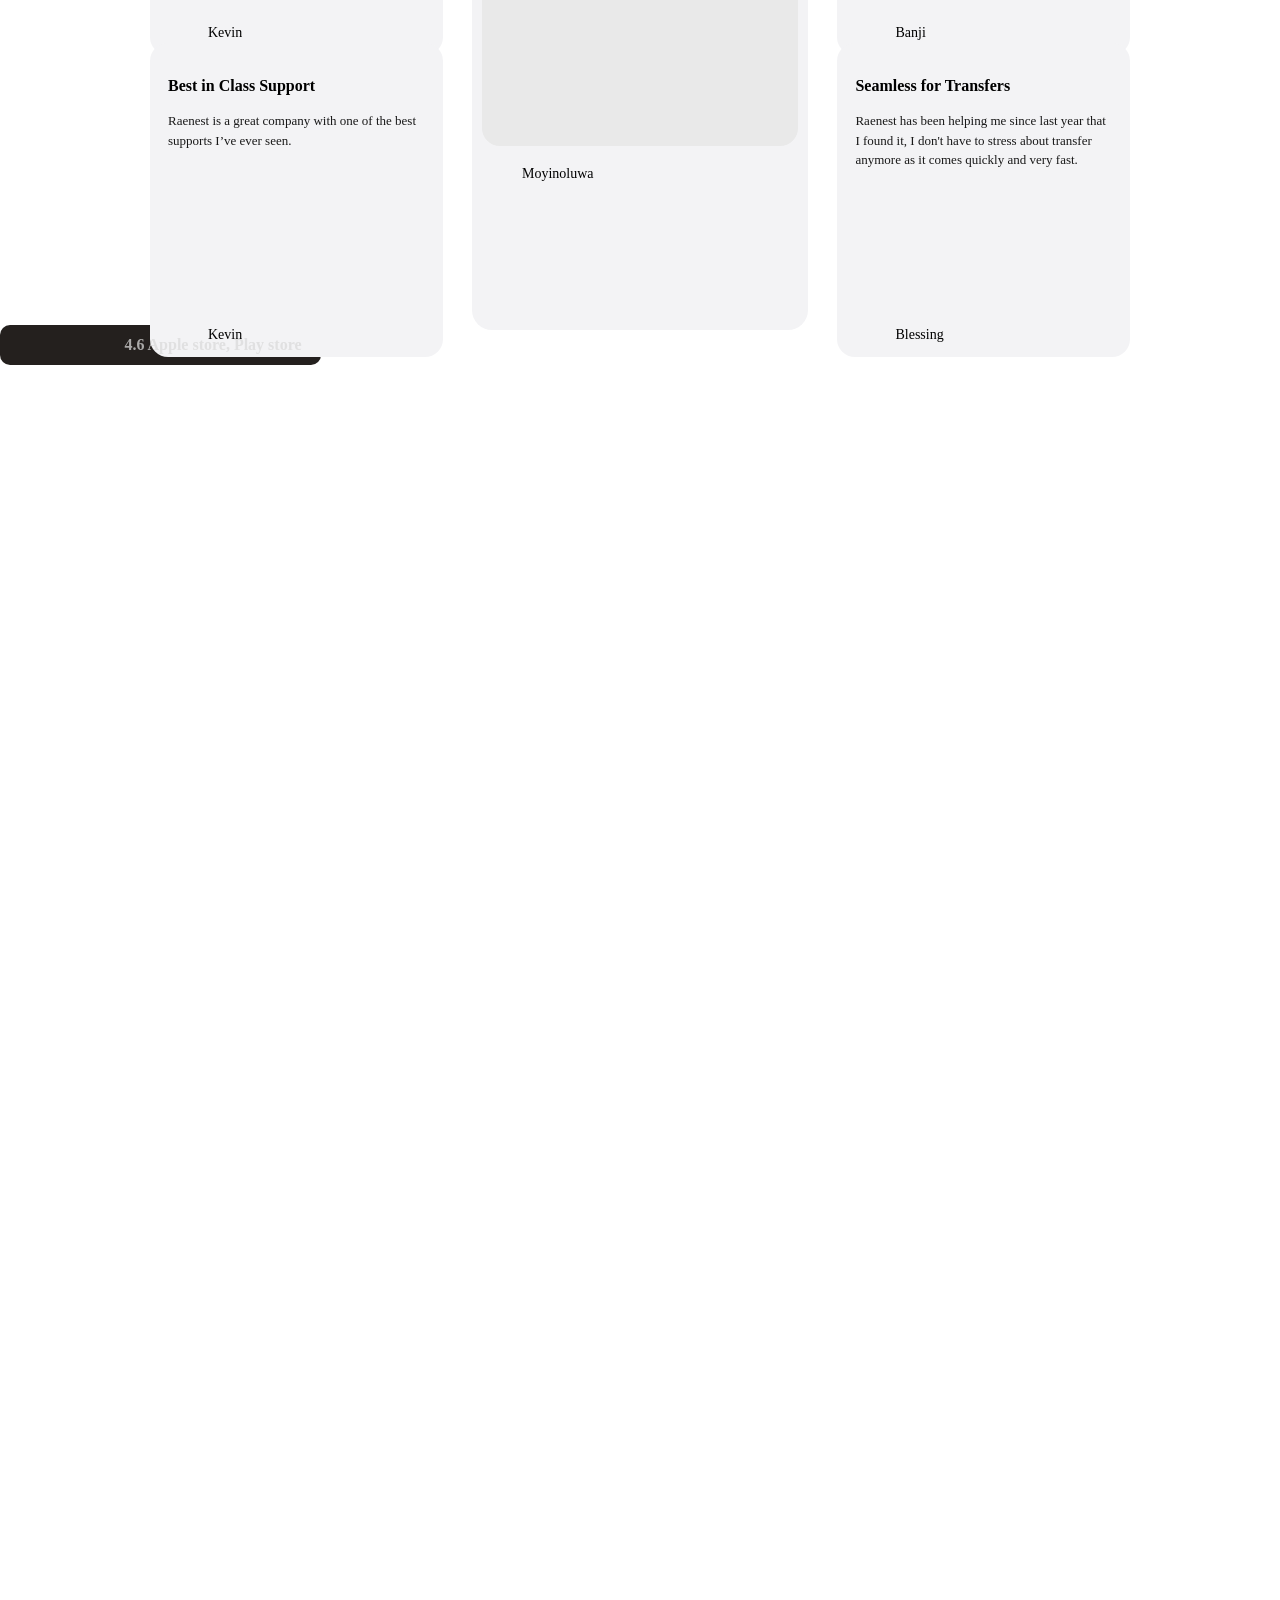
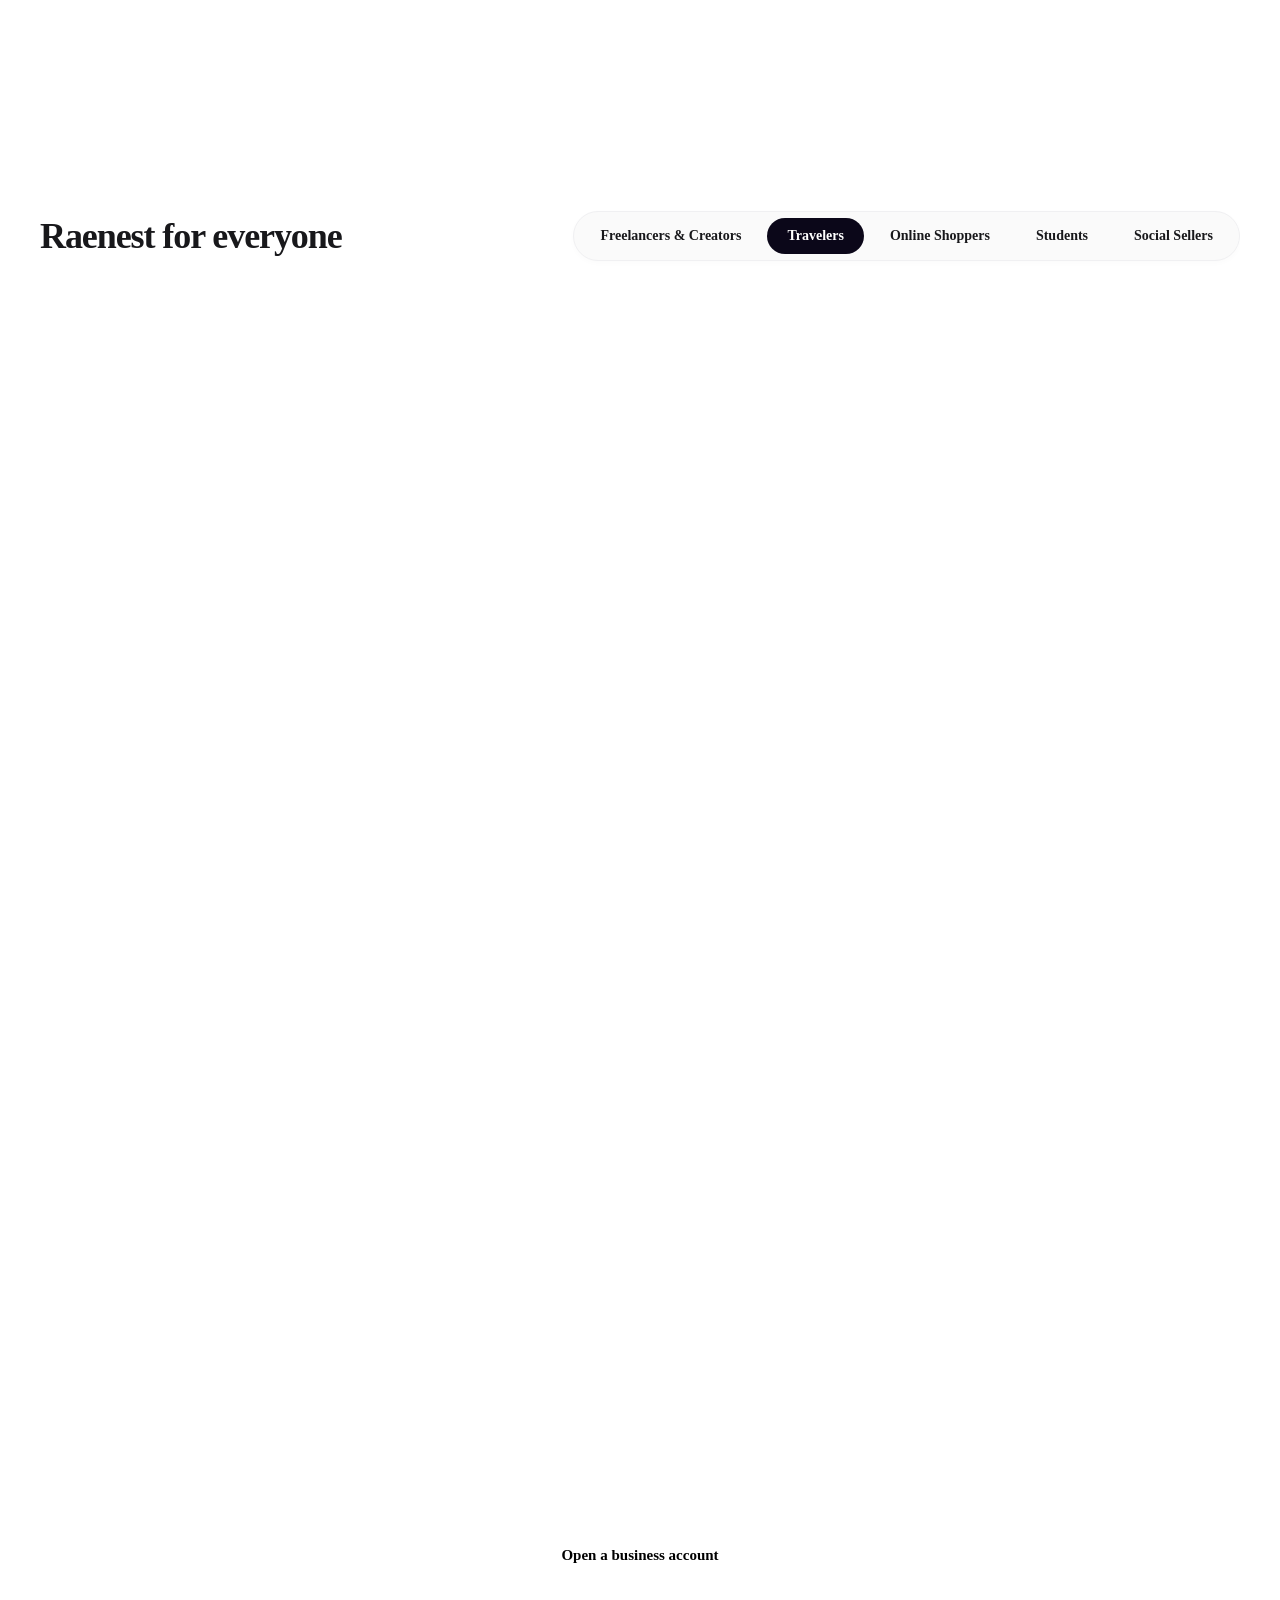
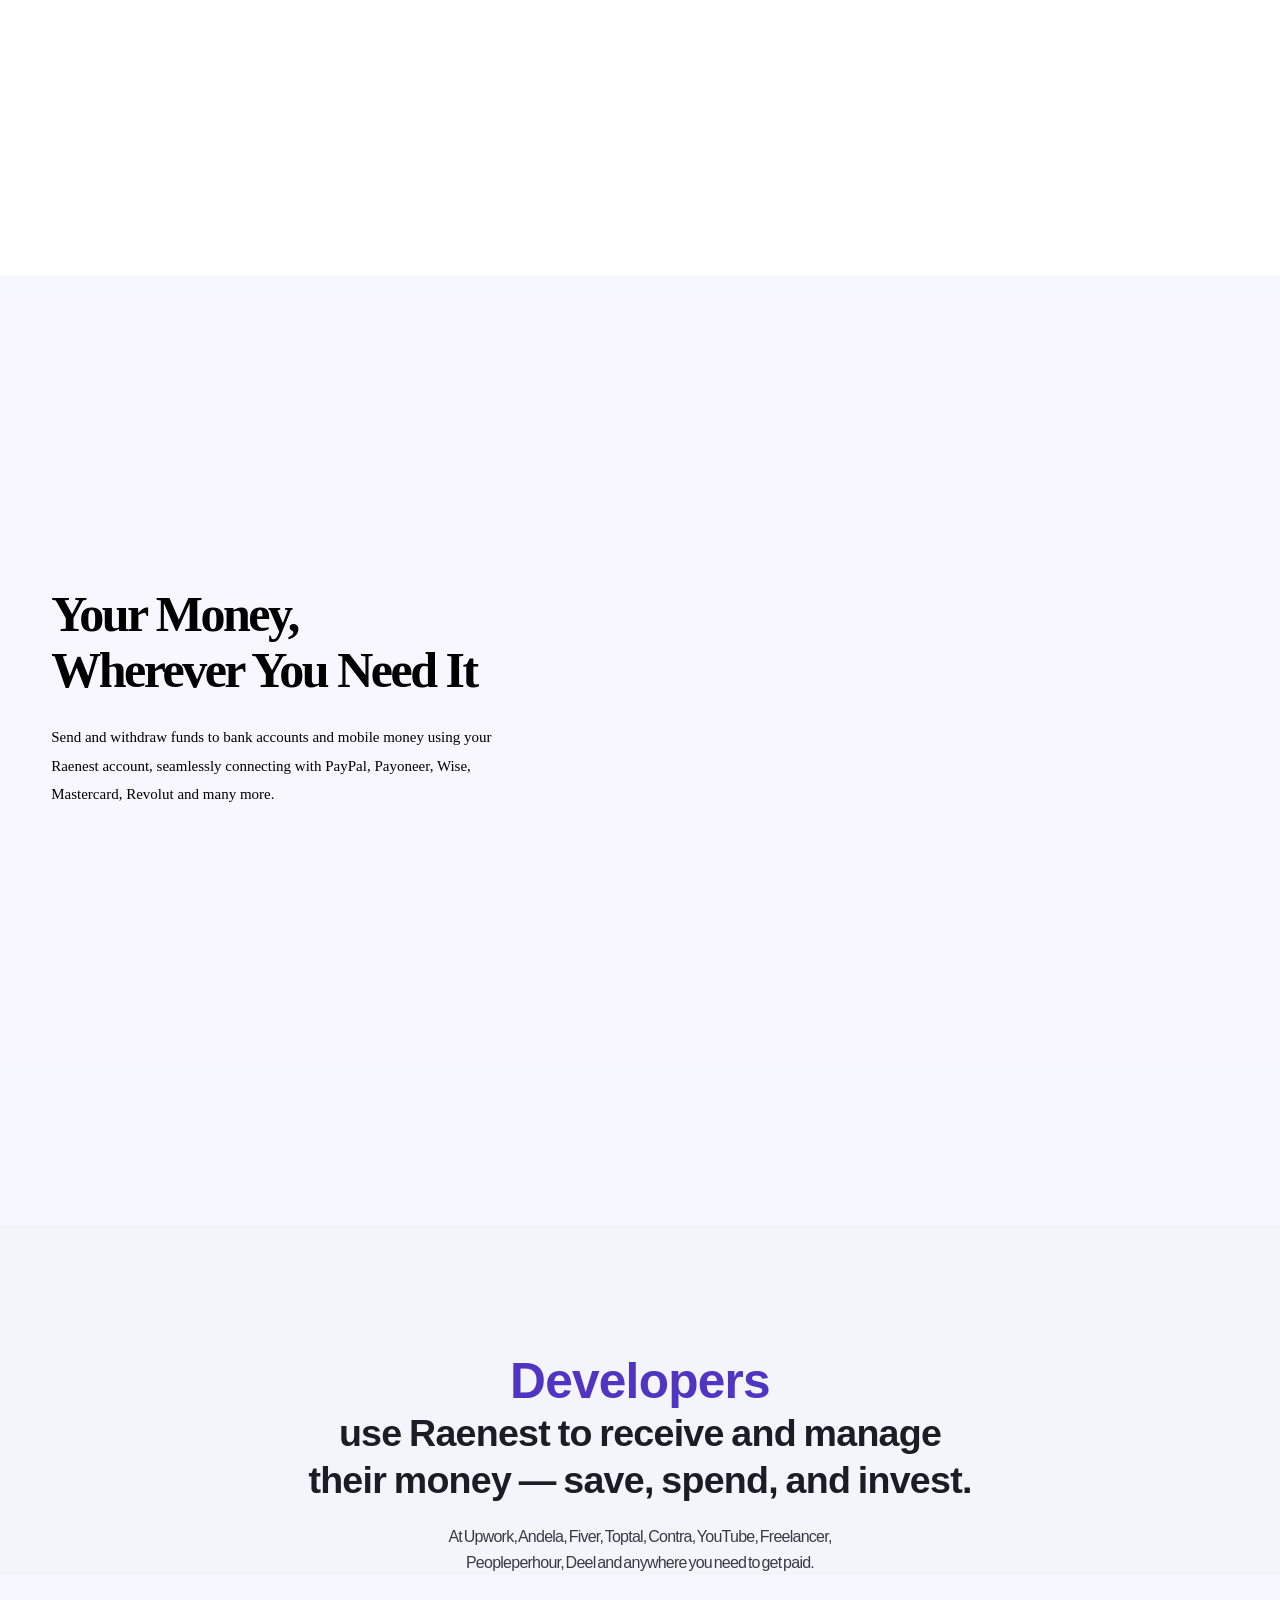
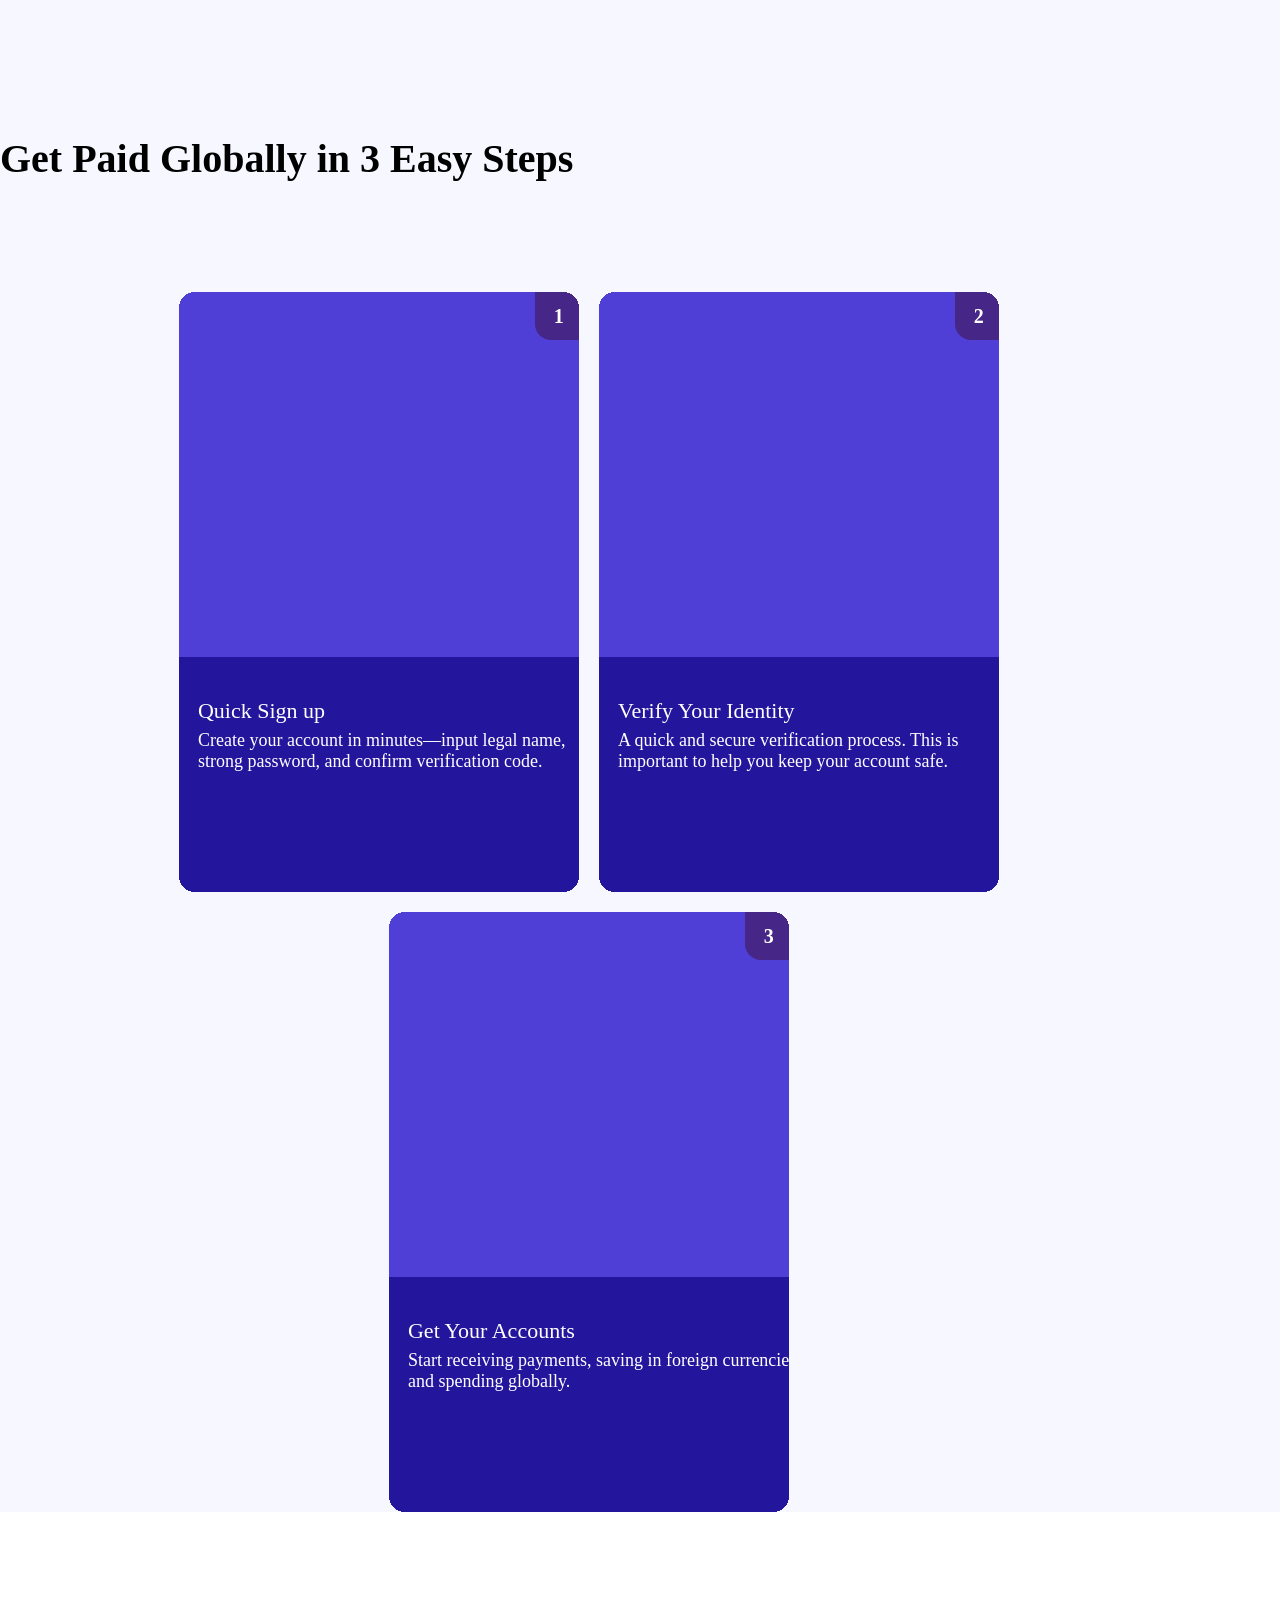
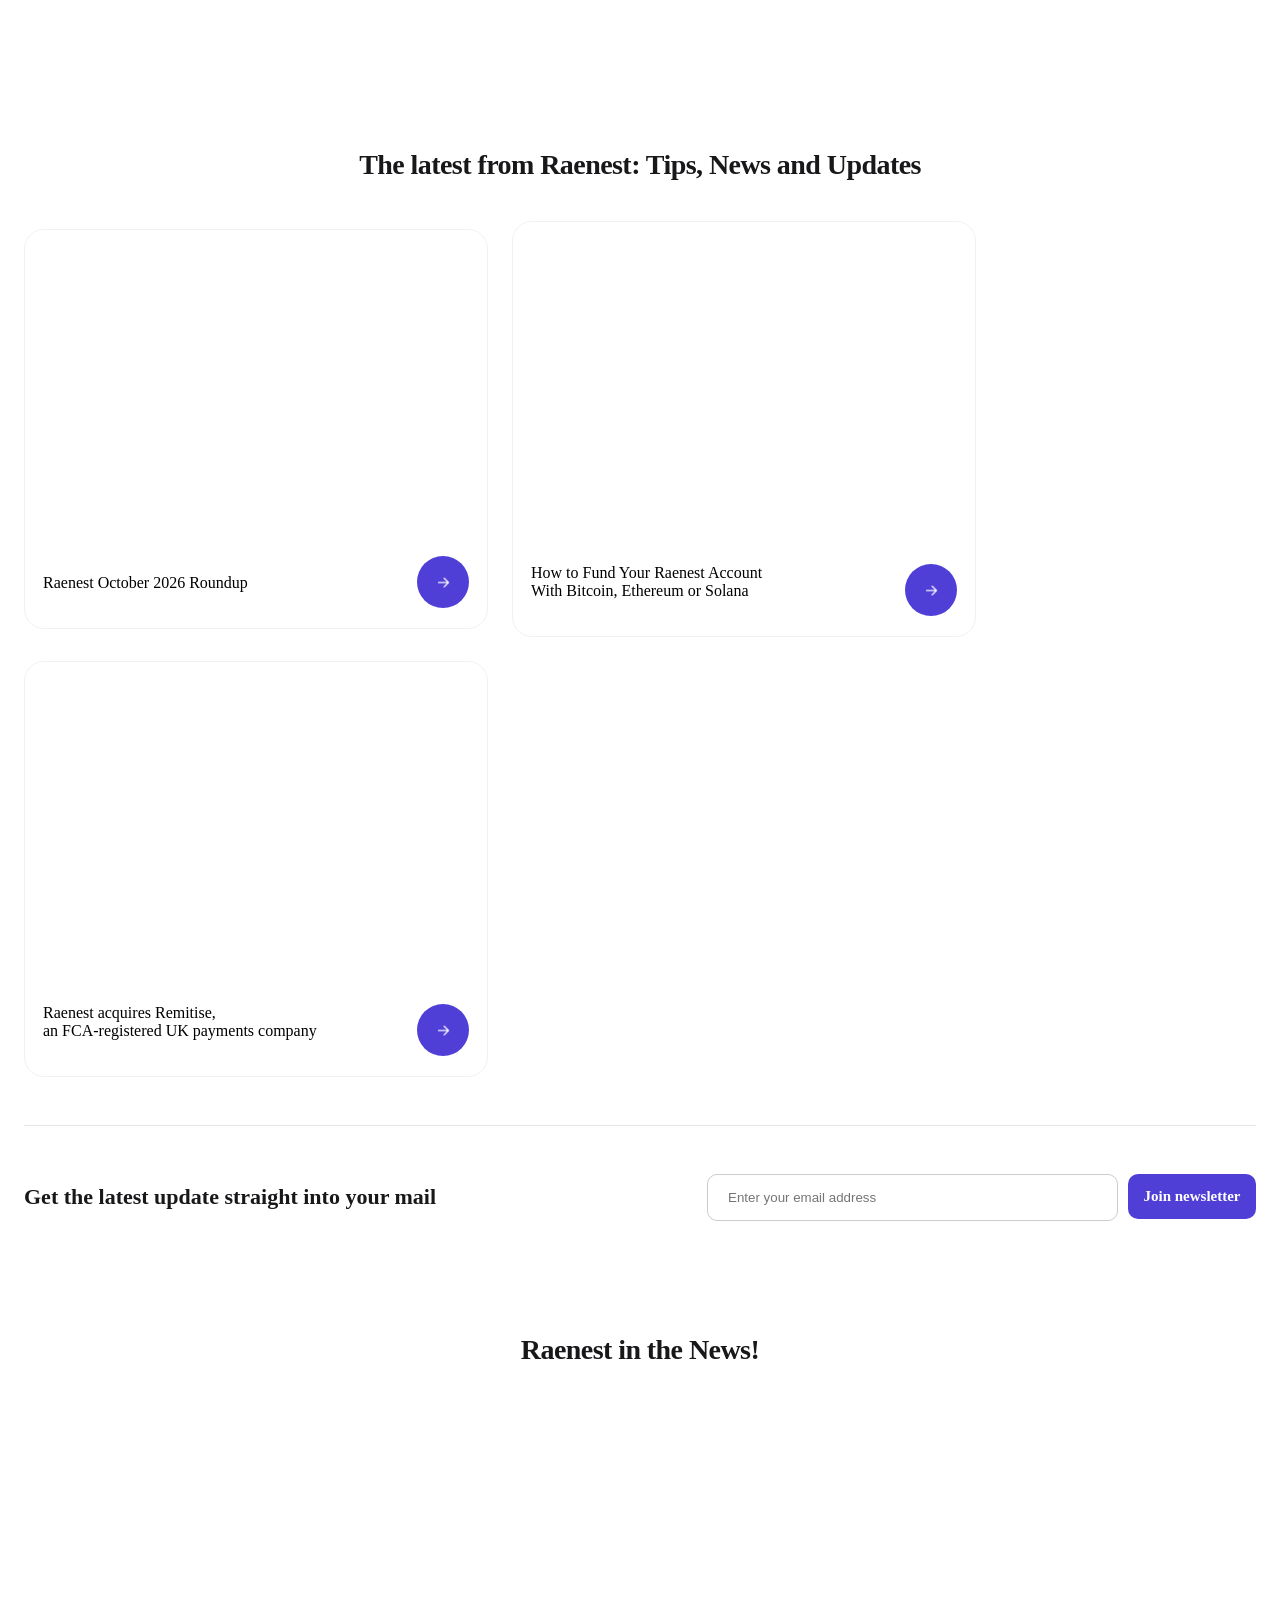
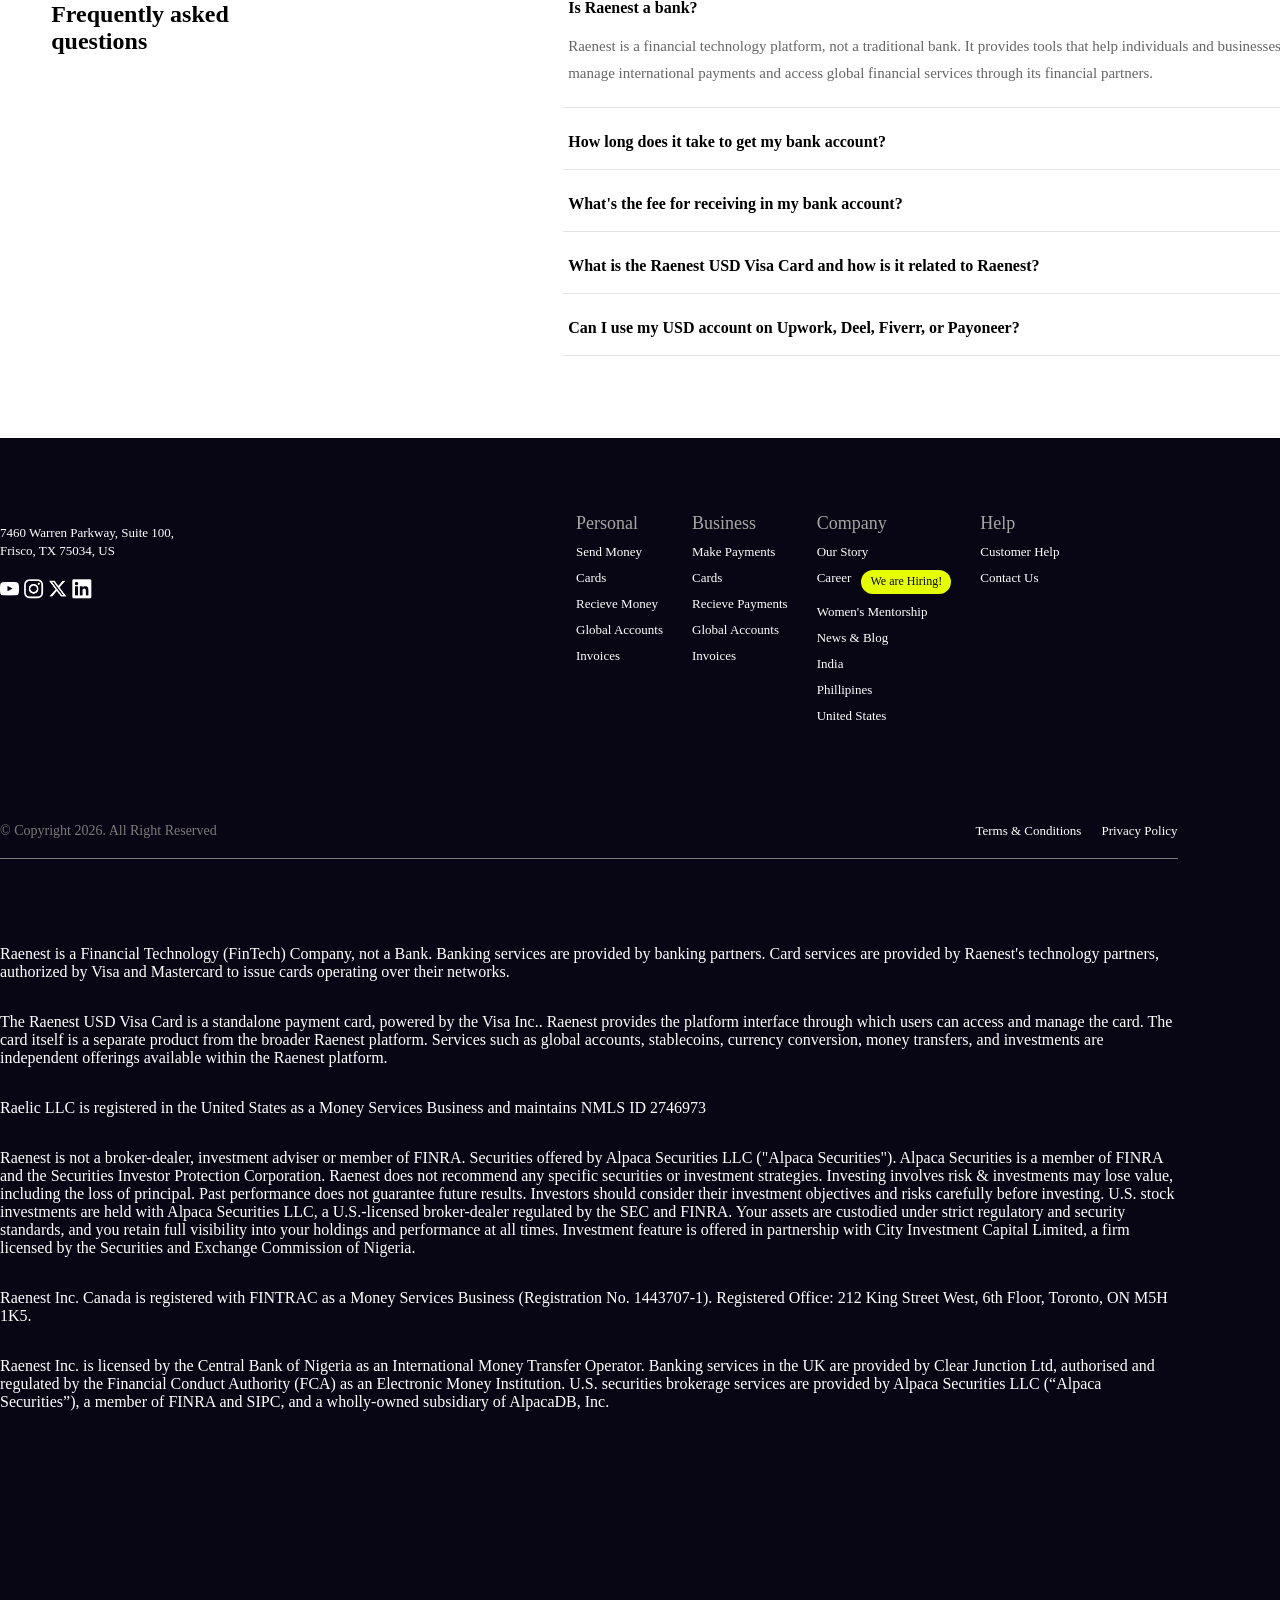
==== commit 0a822d33: "pay" ====
--- a/index.html
+++ b/index.html
@@ -866,9 +866,10 @@
    <div class="posi">
      
        <div class="wella">
+         <img src="image/replay.png" alt="" class="replay">
       </div>
       <div class="imazing bayoro">
-            <img src="https://cdn.prod.website-files.com/67d85bdb392a92fa03e2f524/6807d1d28d7497fd3f35af4a_GH.webp" alt="" class="ajolo">
+            <img src="https://cdn.prod.website-files.com/67d85bdb392a92fa03e2f524/6807d11985d46c59f5491fde_NG.webp" alt="" class="ajolo">
             <span class="kevin">Moyinoluwa</span>
      </div>
    </div>
@@ -877,31 +878,32 @@
       <div class="rap">
       <div class="spaced">
          <p class="name">
-            Unimaginably Excellent
+            Best exchange rates
+
          </p>
          <div class="surrander">
             <span class="steeze">
-            I could not imagine how great Raenest works until I signed up with them. Honestly, this is my first time reviewing about any website but I must say that I'm happy to write how excellent they operate.
+           The platform is intuitive, seamless and easy to use. It is also the Fintech platform with the best exchange rates for sending money.
          </span>
          </div>
          <div class="imazing">
             <img src="https://cdn.prod.website-files.com/67d85bdb392a92fa03e2f524/6821d0d958e5afc24453688b_ng.svg" alt="" class="ajolo">
-            <span class="kevin">Kevin</span>
+            <span class="kevin">Banji</span>
          </div>
       </div>
 
        <div class="spaced">
          <p class="name">
-            Unimaginably Excellent
+            Seamless for Transfers
          </p>
          <div class="surrander">
             <span class="steeze">
-            I could not imagine how great Raenest works until I signed up with them. Honestly, this is my first time reviewing about any website but I must say that I'm happy to write how excellent they operate.
+            Raenest has been helping me since last year that I found it, I don't have to stress about transfer anymore as it comes quickly and very fast.
          </span>
          </div>
          <div class="imazing">
-            <img src="https://cdn.prod.website-files.com/67d85bdb392a92fa03e2f524/6821d0d958e5afc24453688b_ng.svg" alt="" class="ajolo">
-            <span class="kevin">Kevin</span>
+            <img src="https://cdn.prod.website-files.com/67d85bdb392a92fa03e2f524/6821d0d9dca1f99797d96f65_kny.svg" alt="" class="ajolo">
+            <span class="kevin">Blessing</span>
          </div>
       </div>
       </div>
@@ -1098,12 +1100,23 @@
 
   
     <div class="hero-image">
-      
-        <img src="https://cdn.prod.website-files.com/67d85bdb392a92fa03e2f524/682f5419c71336ffd4733404_Raenest%20Standing%20mockup%201-p-1080.webp" alt="">
+     <div class="topo">
+      <img src="https://cdn.prod.website-files.com/67d85bdb392a92fa03e2f524/67fe71a81bd4684160470954_money%20everywhere1.svg" alt="" class="zeame">
+       <img src="https://cdn.prod.website-files.com/67d85bdb392a92fa03e2f524/67fe71652abb49bf3261e1db_money%20everywhere2.svg" alt="" class="zieame">
+        <img src="https://cdn.prod.website-files.com/67d85bdb392a92fa03e2f524/682f5419c71336ffd4733404_Raenest%20Standing%20mockup%201-p-1080.webp" alt="" class="ariola">
+     </div>
     </div>
 
 </section>
 
+   <div class="corner">
+   <div class="saga">
+   <img src="https://cdn.prod.website-files.com/67d85bdb392a92fa03e2f524/6819d4702c0fd378b392551c_Image%20back.webp" alt="" class="tai-one" width="90vw">
+
+   <img src="https://cdn.prod.website-files.com/67d85bdb392a92fa03e2f524/67fe1f188cca21f55a1c3e34_Image%20middle.webp" alt="" class="tai-two" width="90vw">
+
+   <img src="https://cdn.prod.website-files.com/67d85bdb392a92fa03e2f524/67fe1f1810c4b7073c1eb0fd_image%20front.webp" alt="" class="tai-three" width="90vw">
+   </div>
 
 <div class="viddy">
   <div class="image-logos">
@@ -1141,6 +1154,7 @@
       <img src="https://cdn.prod.website-files.com/67d85bdb392a92fa03e2f524/67dc4e39f5ac94f893e83220_creator%20company%20logo-%20right%2005.png" alt="" class="yt" >
       <img src="https://cdn.prod.website-files.com/67d85bdb392a92fa03e2f524/67dc4e39b0a720d79dbbdd76_creator%20company%20logo-%20right%2004.png" alt="" class="ttop" >
       <img src="https://cdn.prod.website-files.com/67d85bdb392a92fa03e2f524/67dc4e390ab7c383a4149381_creator%20company%20logo-%20right%2001.png" alt="" class="pypal" >
+   </div>
    </div>
    </div>
    </div>
@@ -1322,48 +1336,76 @@
 <h1 class="forbid">Frequently asked<br>questions</h1>
 </div>
 
+
 <div class="myyer">
 
-<div class="olorii" open>
-<p>Is Raenest a bank?</p>
-
- <div class="plussa">
-<img src="image/plus.png" alt="" width="15">
- </div>
-</div>
-
-<div class="olorii">
-<p>How long does it take to get my bank account?</p>
-
-<div class="plussa">
-<img src="image/plus.png" alt="" width="15">
- </div>
- </div>
-
-<div class="olorii">
-<p>What's the fee for receiving in my bank account?</p>
- <div class="plussa">
-<img src="image/plus.png" alt="" width="15">
- </div>
-</div>
-
-<div class="olorii">
-<p>What is the Raenest USD Visa Card and how is it related to Raenest?</p>
-
-<div class="plussa">
-<img src="image/plus.png" alt="" width="15">
- </div>
-</div>
-
-<div class="olorii">
-<p>Can I use my USD account on Upwork, Deel, Fiverr, or Payoneer?</p>
-
-<div class="plussa">
-<img src="image/plus.png" alt="" width="15">
- </div>
-</div>
-
-  </div>
+  <details class="olorii" open>
+    <summary>
+      <p>Is Raenest a bank?</p>
+      <div class="plussa">
+        <img src="image/plus.png" alt="" width="15">
+      </div>
+    </summary>
+
+    <div class="answer">
+      <p>Raenest is a financial technology platform, not a traditional bank. It provides tools that help individuals and businesses manage international payments and access global financial services through its financial partners.</p>
+    </div>
+  </details>
+
+  <details class="olorii">
+    <summary>
+      <p>How long does it take to get my bank account?</p>
+      <div class="plussa">
+        <img src="image/plus.png" alt="" width="15">
+      </div>
+    </summary>
+
+    <div class="answer">
+      <p>Getting your account is designed to be simple and fast. Once you sign up and complete the required verification, you can access your account when your application is approved. Verification times may vary depending on the information provided.</p>
+    </div>
+  </details>
+
+  <details class="olorii">
+    <summary>
+      <p>What's the fee for receiving in my bank account?</p>
+      <div class="plussa">
+        <img src="image/plus.png" alt="" width="15">
+      </div>
+    </summary>
+
+    <div class="answer">
+      <p>Receiving payments can depend on the type of account, currency, and payment method. Raenest provides transparent pricing so you can check applicable fees before making transactions. Some third-party payment providers may also charge their own fees.</p>
+    </div>
+  </details>
+
+  <details class="olorii">
+    <summary>
+      <p>What is the Raenest USD Visa Card and how is it related to Raenest?</p>
+      <div class="plussa">
+        <img src="image/plus.png" alt="" width="15">
+      </div>
+    </summary>
+
+    <div class="answer">
+      <p>The Raenest USD Visa Card lets eligible users make online and international payments with a card linked to their Raenest account. It's a convenient way to spend your money on supported services and purchases wherever Visa is accepted, subject to card restrictions.</p>
+    </div>
+  </details>
+
+  <details class="olorii">
+    <summary>
+      <p>Can I use my USD account on Upwork, Deel, Fiverr, or Payoneer?</p>
+      <div class="plussa">
+        <img src="image/plus.png" alt="" width="15">
+      </div>
+    </summary>
+
+    <div class="answer">
+      <p>Yes, your USD account may be used to receive payments from platforms such as Upwork, Deel, Fiverr, and Payoneer, provided the platform supports your account details and payment method. Always ensure the account information matches the requirements of the platform you're withdrawing from.</p>
+    </div>
+  </details>
+
+</div>
+
 </section>
 <section class="gamalog">
    
--- a/raenest.css
+++ b/raenest.css
@@ -999,12 +999,13 @@
     height: 100%;
     border-radius: 20px;
     display: flex;
-    padding: 0;
+    padding: 10px 10px 0px 10px;
     align-items: center;
     flex-direction: column;
     justify-content: stretch;
     align-self: center;
     justify-self: center;
+    background-color: #F3F3F5;
 }
 .wella{
     background-image: url(https://cdn.prod.website-files.com/67d85bdb392a92fa03e2f524/680c851c995fd04d3c69dbd0_Geegpay%20testimonal.jpg);
@@ -1018,8 +1019,13 @@
     background-color: #e9e9e9;
     border-radius: 18px;
     display: flex;
+    align-items: center;
+    justify-content: center;
     gap: 20px;
     flex-direction: column;
+}
+.replay{
+    width: 40px;
 }
 .verly{
      background-color: rgba(0, 0, 0, 0.719); 
@@ -1037,7 +1043,7 @@
     justify-content: center;
     width: fit-content;
     gap: 10px;
-    margin-top: auto;
+    margin-top: 20px;
     align-items: center;
 }
 .ajolo{
@@ -1437,6 +1443,7 @@
     background-color: #24201E;
     border-radius: 10px;
     height: auto;
+    padding: 5px;
     gap: 5px;
     flex-wrap: wrap;
 
@@ -1655,7 +1662,7 @@
 }
 .mention{
     width: 100%;
-    height: 100vh;
+    
     display: flex;
     align-items: center;
     justify-content: center;
@@ -1674,6 +1681,7 @@
     align-items: center;
     justify-content: center;
     flex-direction: column;
+    padding: 15px 0px;
 }
 .worder{
      font-size: 3vw;
@@ -1815,20 +1823,37 @@
     color: black;
 }
 
-
+.topo{
+    position: relative;
+}
 .hero-image {
     width: 52%;
     display: flex;
     justify-content: center;
     align-items: center;
     position: relative;
-}
-
-.hero-image img {
+   
+}
+.zieame{
+    position: absolute;
+    top: 260px;
+    bottom: auto;
+    left: -30px;
+    width: 25%;
+}
+.zeame{
+    position: absolute;
+    top: 75px;
+    bottom: auto;
+    left: 230px;
+    width: 23%;
+}
+.ariola {
     width: 100%;
     max-width: 650px;
     height: auto;
     object-fit: contain;
+   
 }
 
 
@@ -1901,6 +1926,7 @@
     align-items: center;
     justify-content: center;
     position: relative;
+    left: -50px;
 }
 
 .taiwan-one{
@@ -1952,6 +1978,61 @@
     grid-template-columns: 1fr 1fr 1fr ;
     align-self: center;
     padding: 60px;
+    gap: 50px;
+}
+
+.corner{
+   display: flex;
+   flex-direction: column;
+    align-self: center;
+   justify-content: center;
+  
+}
+
+
+.saga{
+   display: flex;
+    align-items: center;
+    justify-content: center;
+     align-self: center;
+     justify-self: end;
+    position: relative;
+    width: 40vw;
+    height: 50vh;
+    display: none;
+}
+.saga:hover .tai-one{
+    translate: -50px 0px;
+}
+.saga:hover .tai-two{
+    translate: 2px 0px;
+}
+.saga:hover .tai-three{
+    translate: 60px 0px;
+}
+.tai-one{
+    position: absolute;
+    top: 0px;
+    bottom: auto;
+    left: 20px;
+    rotate: -20deg;
+    transition: translate 0.2s ease-in-out;
+}
+.tai-two{
+    position: absolute;
+     top: 0px;
+      left: -10px;
+    bottom: auto;
+    transform: rotate(-5deg);
+    transition: translate 0.2s ease-in-out;
+}
+.tai-three{
+    position: absolute;
+     top: 0;
+     left: -50px;
+    bottom: auto;
+    transform: rotate(9deg);
+    transition: translate 0.2s ease-in-out;
 }
 .scalp{
     display: grid;
@@ -2824,6 +2905,7 @@
 .atuo{
    display: none;
 }
+
 .mention{
     width: 100%;
     height: 100vh;
@@ -2835,7 +2917,7 @@
 }
 .fuck{
     width: 90%;
-    height: 80vh;
+    min-height: 80vh;
     background-image: url(https://cdn.prod.website-files.com/67d85bdb392a92fa03e2f524/67e452702a7e4919a57c2a10_Raenest%20for%20business%20cta%20bg.svg);
     border-radius: 20px;
     background-repeat: no-repeat;
@@ -2862,7 +2944,7 @@
 }
 .respo{
     margin-top: 20px;
-    width: 55vh;
+    width: 51vw;
     text-align: center;
 
 }
@@ -3183,6 +3265,24 @@
    display: none;
     
 }
+.zieame{
+    position: absolute;
+    top: 260px;
+    bottom: auto;
+    left: -30px;
+    width: 25%;
+     display: none;
+}
+.zeame{
+    position: absolute;
+    top: 75px;
+    bottom: auto;
+    left: 100px;
+    width: 23%;
+   
+}
+
+
 
 }
 @media (min-width: 481px) and (max-width: 1024px) {
@@ -3480,7 +3580,7 @@
 
 .fuck{
     width: 90%;
-    height: 80vh;
+    height: auto;
     background-image: url(https://cdn.prod.website-files.com/67d85bdb392a92fa03e2f524/67e452702a7e4919a57c2a10_Raenest%20for%20business%20cta%20bg.svg);
     border-radius: 40px;
     background-repeat: no-repeat;
@@ -3506,48 +3606,107 @@
    display: none;
     
 }
-}
-
-
-
-.myyer{
-    width: 100%;
-}
-
-
+
+.worder{
+     font-size: 30px;
+    font-weight: 700;
+    word-spacing: 1px;
+    letter-spacing: -1px;
+    color: white;
+    line-height: 1;
+}
+.cole{
+    color: white;
+    text-align: center;
+    font-size: 15px;
+}
+
+}
+
+
+
+
+.myyer {
+    width: 100%;
+}
 
 .olorii {
     border-bottom: 1px solid #e5e5e5;
-    padding: 10px 0 10px;
+    padding: 10px 0;
     margin-bottom: 7px;
-    display: flex;
-    align-items: center;
-    justify-content: flex-start;
+}
+
+.olorii summary {
+    list-style: none;
+    display: flex;
+    align-items: center;
     justify-content: space-between;
-}
-.plussa{
-    width: 20px;
-    background-color: #4F3FD7;
-    height: 20px;
-    border-radius: 50%;
-    display: flex;
-    align-items: center;
-    justify-content: center;
-}
-.olorii p{
-   
     cursor: pointer;
-    position: relative;
+}
+
+.olorii summary::-webkit-details-marker {
+    display: none;
+}
+
+.olorii summary p {
     font-size: 16px;
     font-weight: 645;
     padding: 0 35px 0 0;
     line-height: 1.5;
     margin: 5px;
 }
-.noice{
+
+.plussa {
+    width: 20px;
+    min-width: 20px;
+    height: 20px;
+    background-color: #4F3FD7;
+    border-radius: 50%;
+    display: flex;
+    align-items: center;
+    justify-content: center;
+    transition: transform 0.3s ease;
+}
+
+.plussa img {
+    width: 12px;
+    transition: transform 0.3s ease;
+}
+
+/* Rotate icon when opened */
+.olorii[open] .plussa img {
+    transform: rotate(45deg);
+}
+
+/* Answer */
+.answer {
+    padding: 8px 35px 10px 5px;
+    animation: appear 0.25s ease;
+}
+
+.answer p {
+    font-size: 15px;
+    color: #666;
+    line-height: 1.8;
+    margin: 0;
+}
+
+@keyframes appear {
+    from {
+        opacity: 0;
+        transform: translateY(-5px);
+    }
+    to {
+        opacity: 1;
+        transform: translateY(0);
+    }
+}
+
+.noice {
     display: grid;
     margin-bottom: 100px;
 }
+
 
 @media (max-width: 768px) {
     .faq-section {
